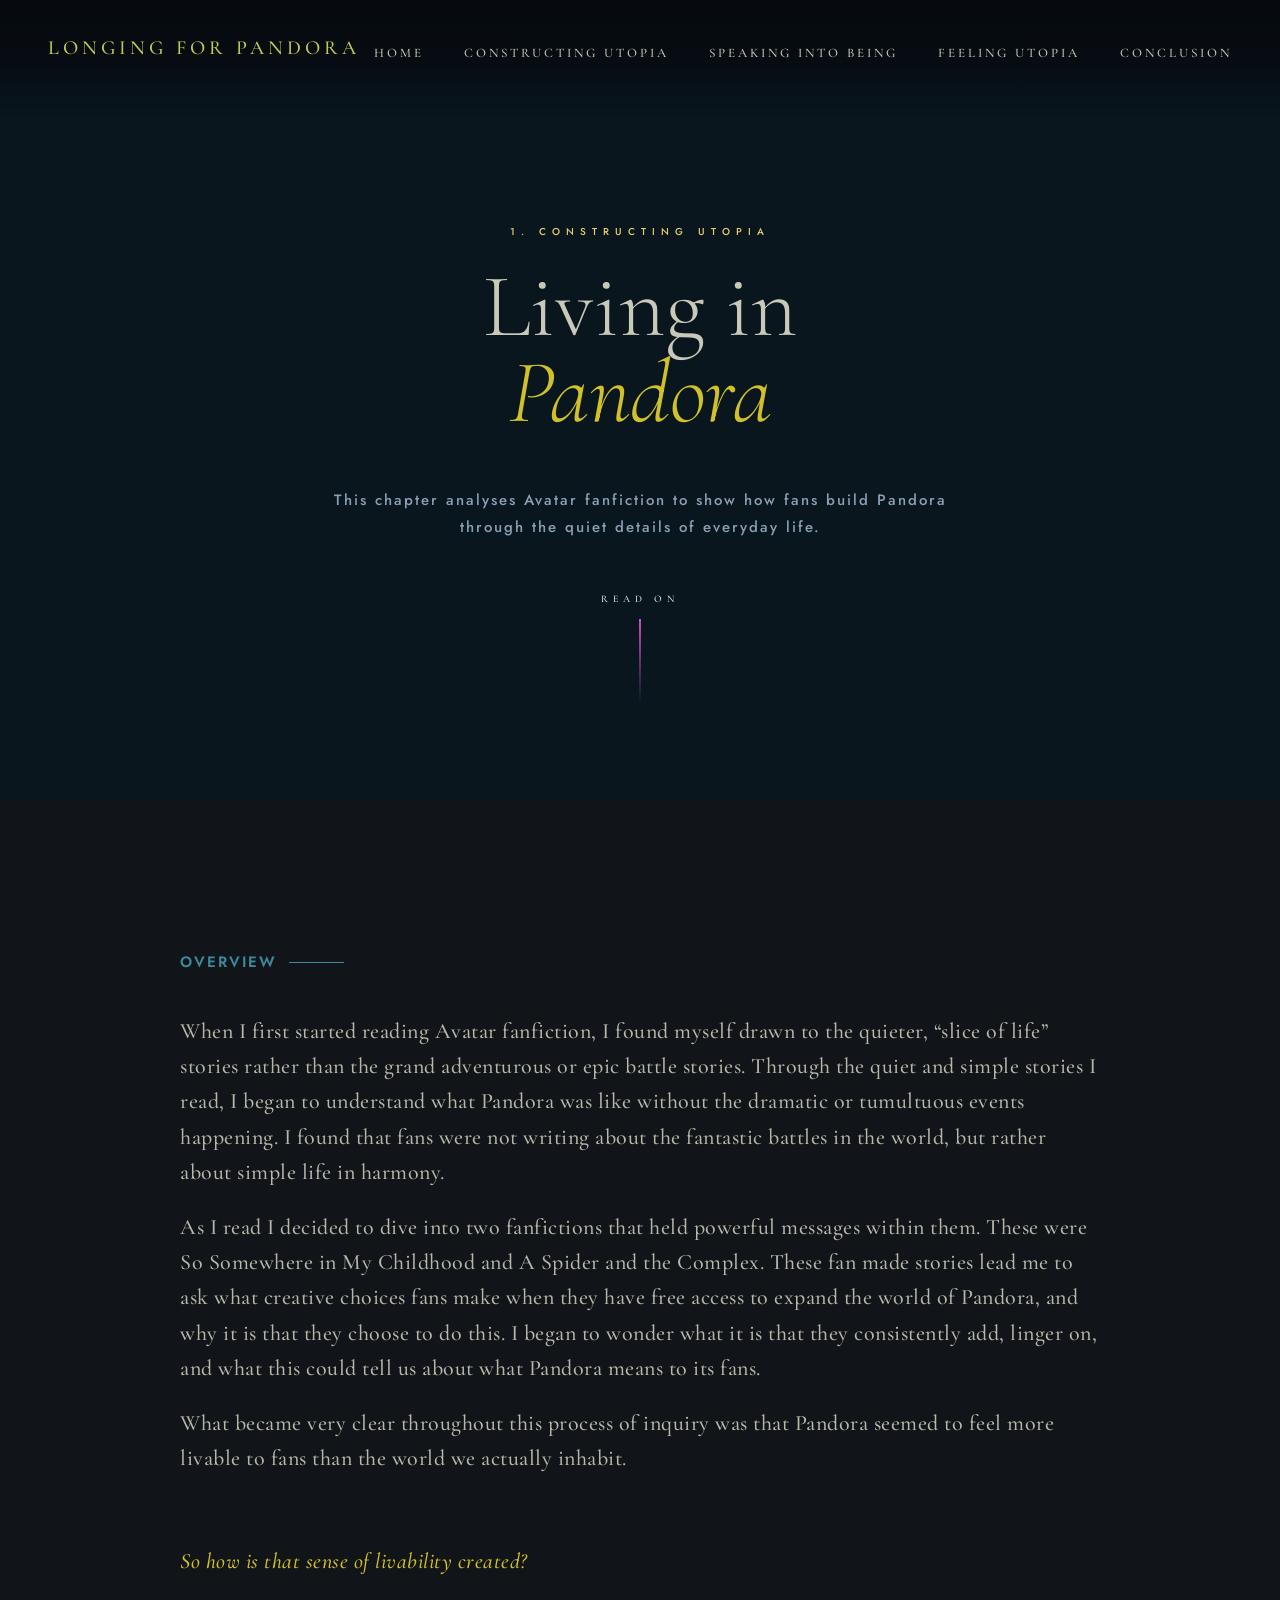
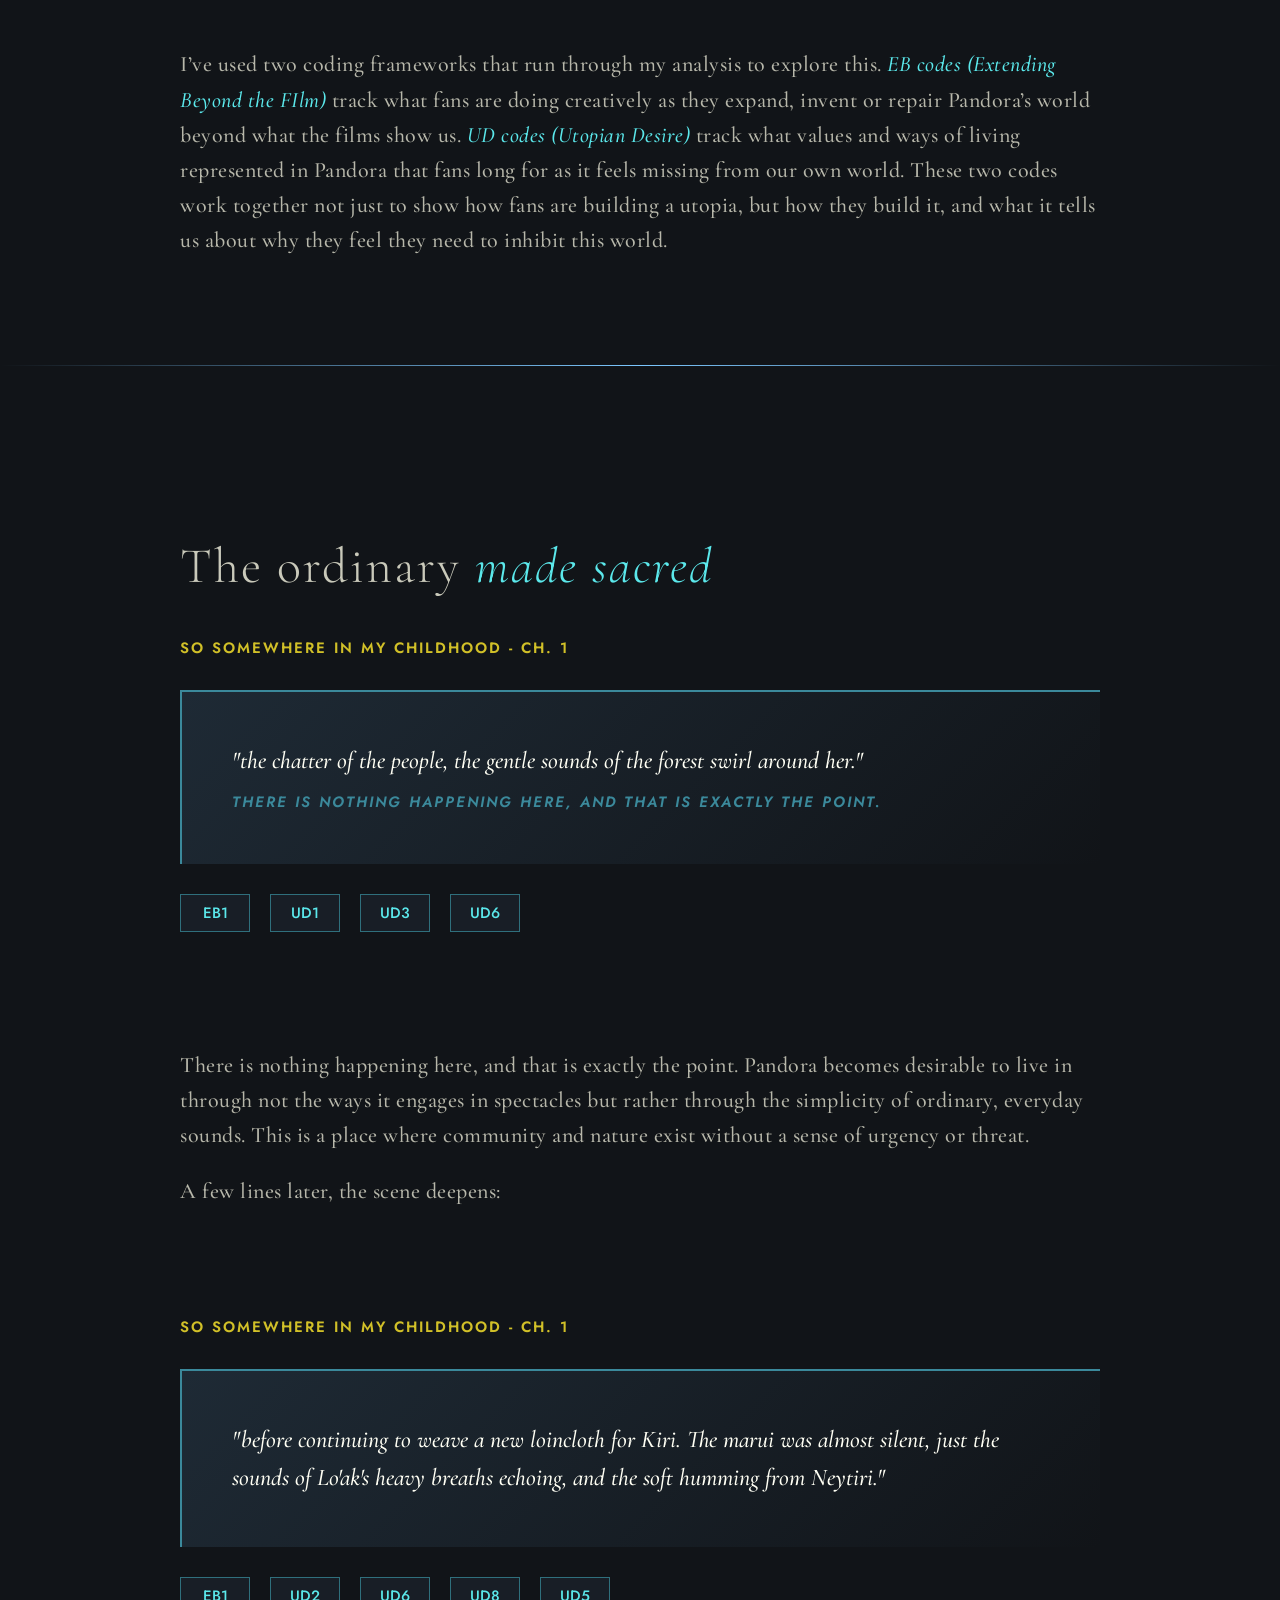
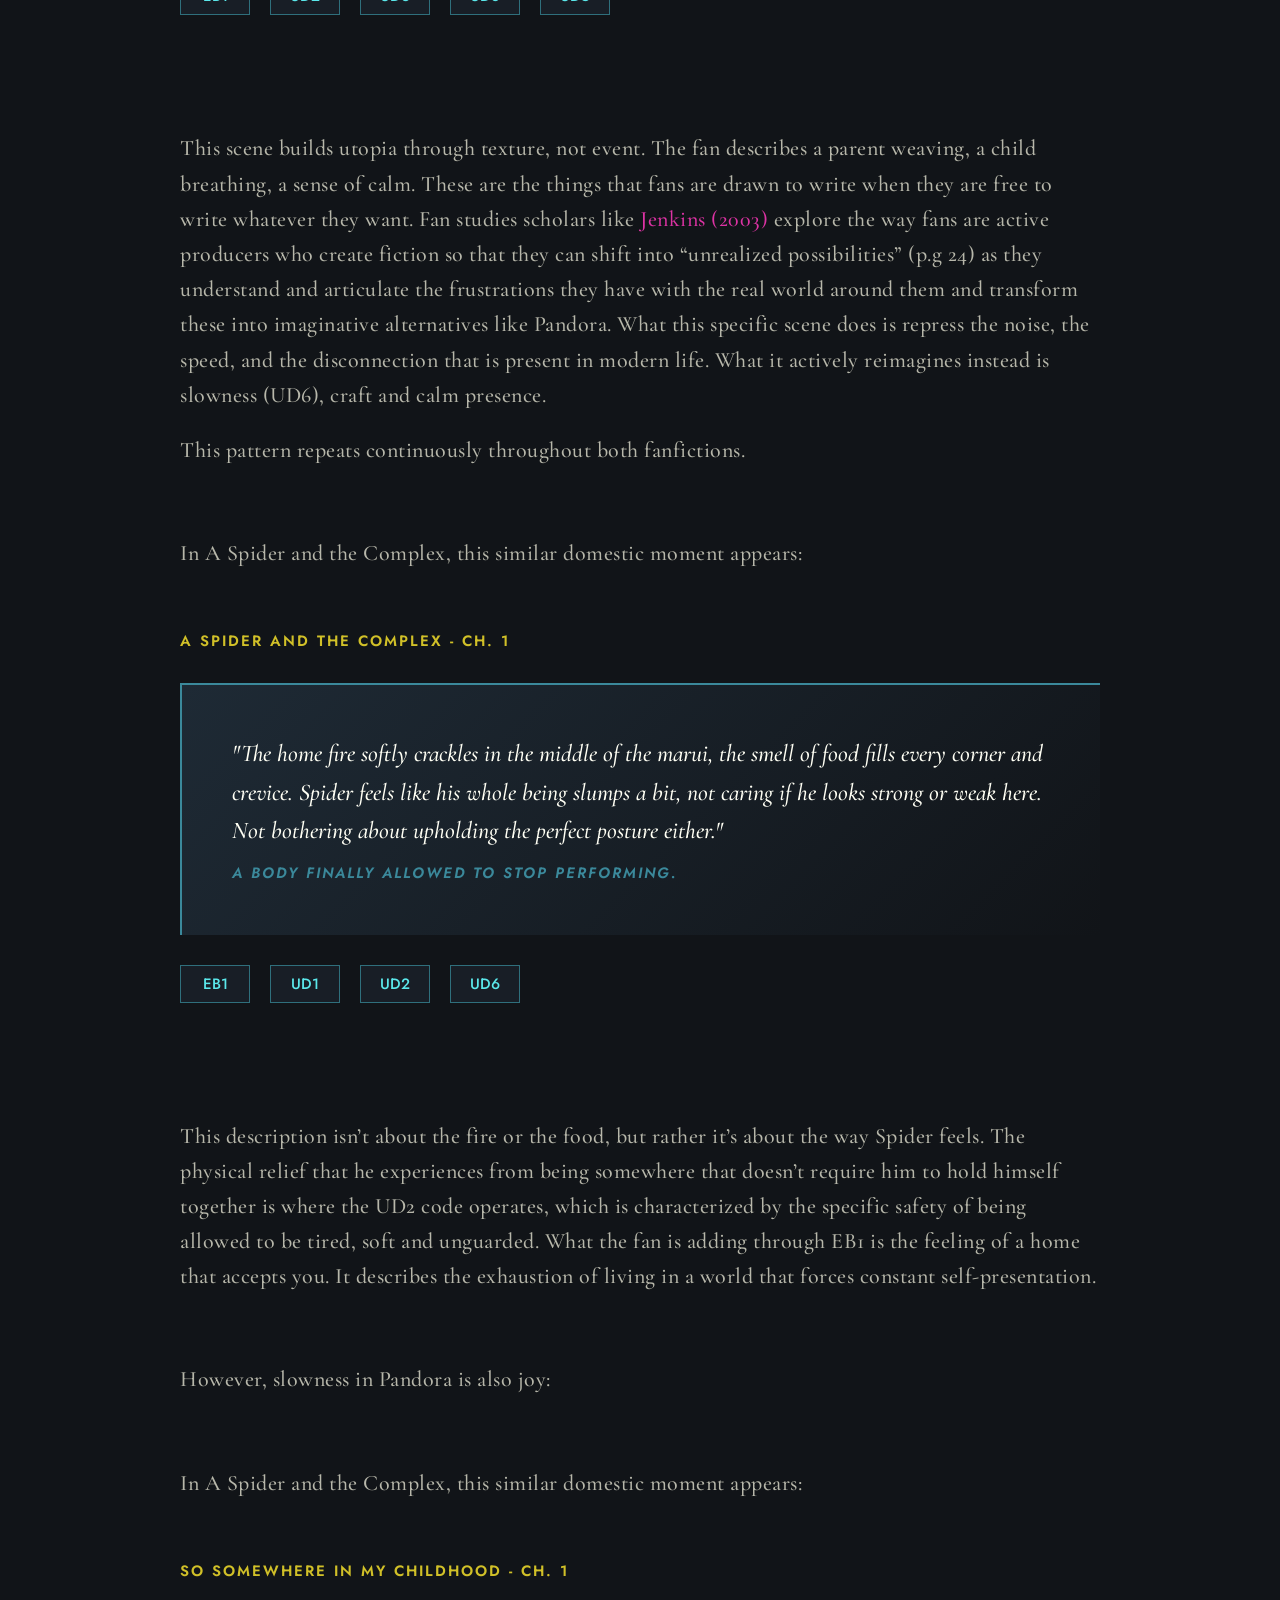
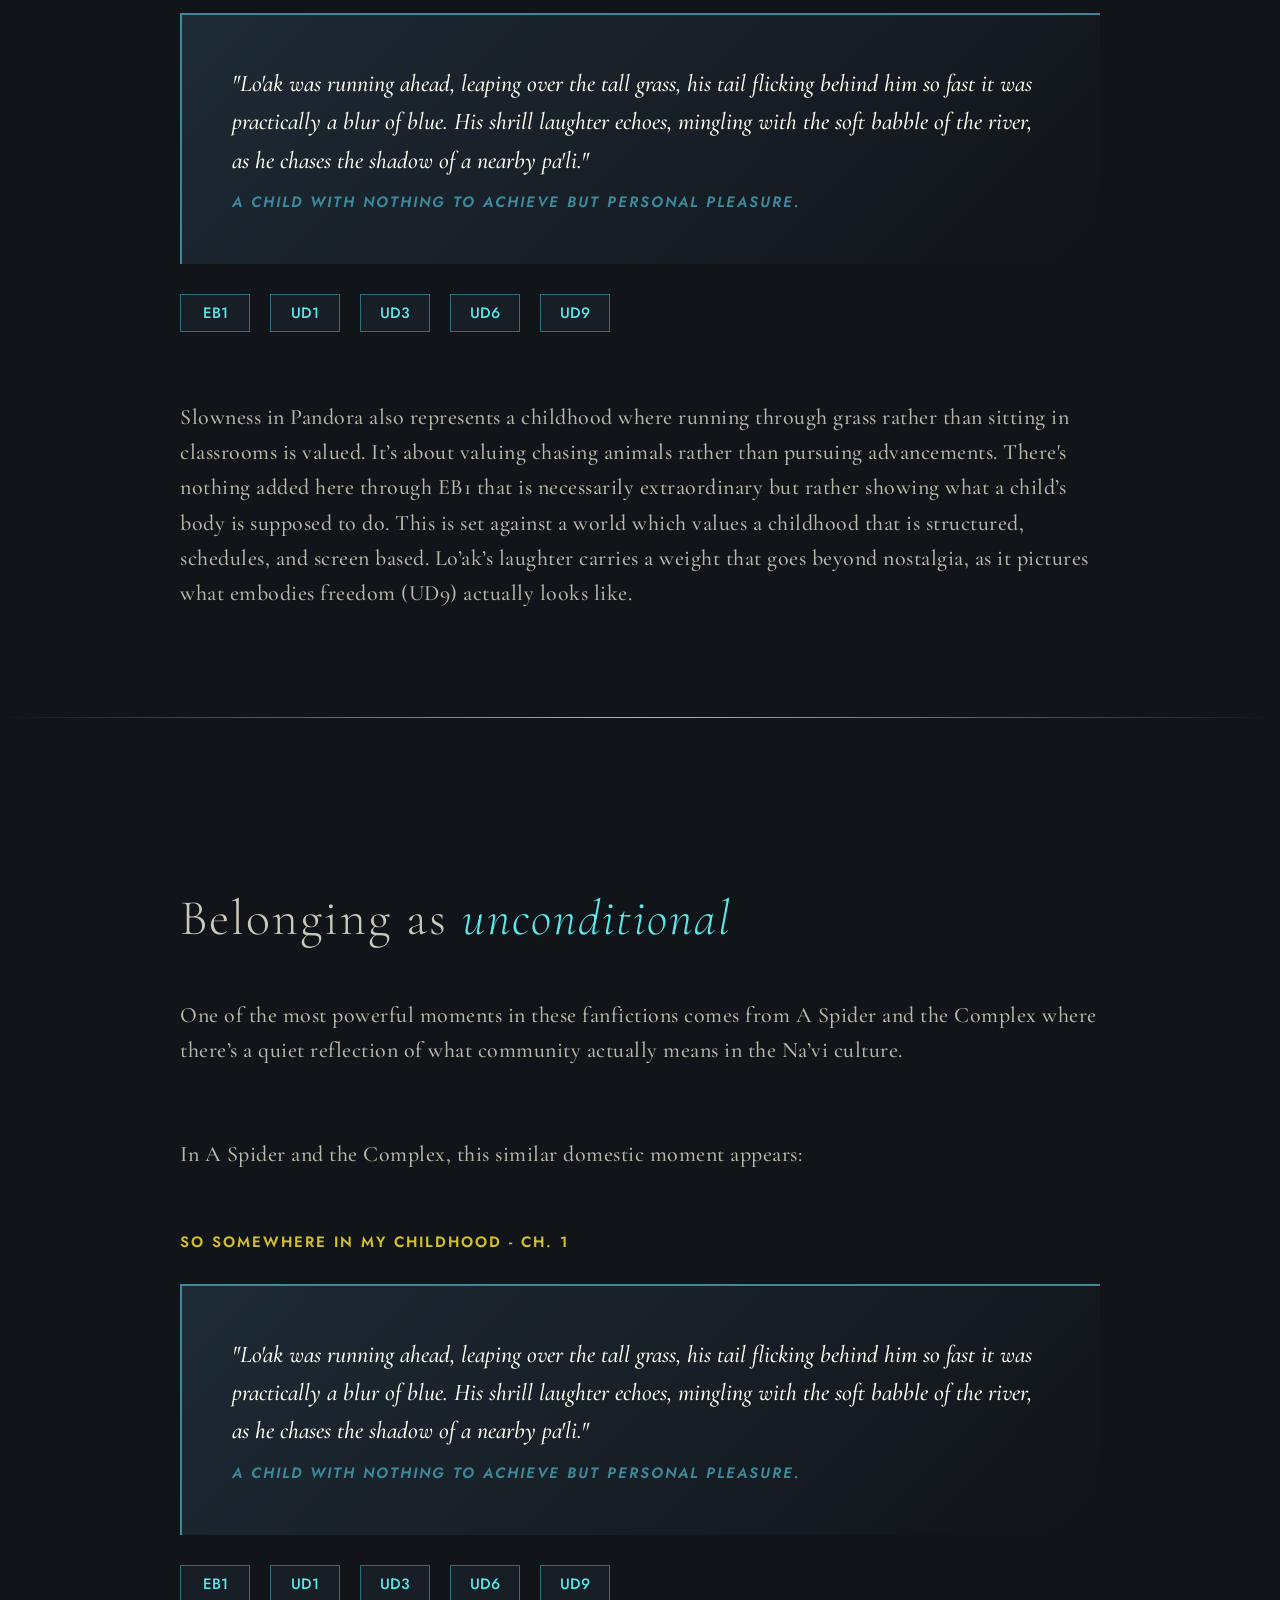
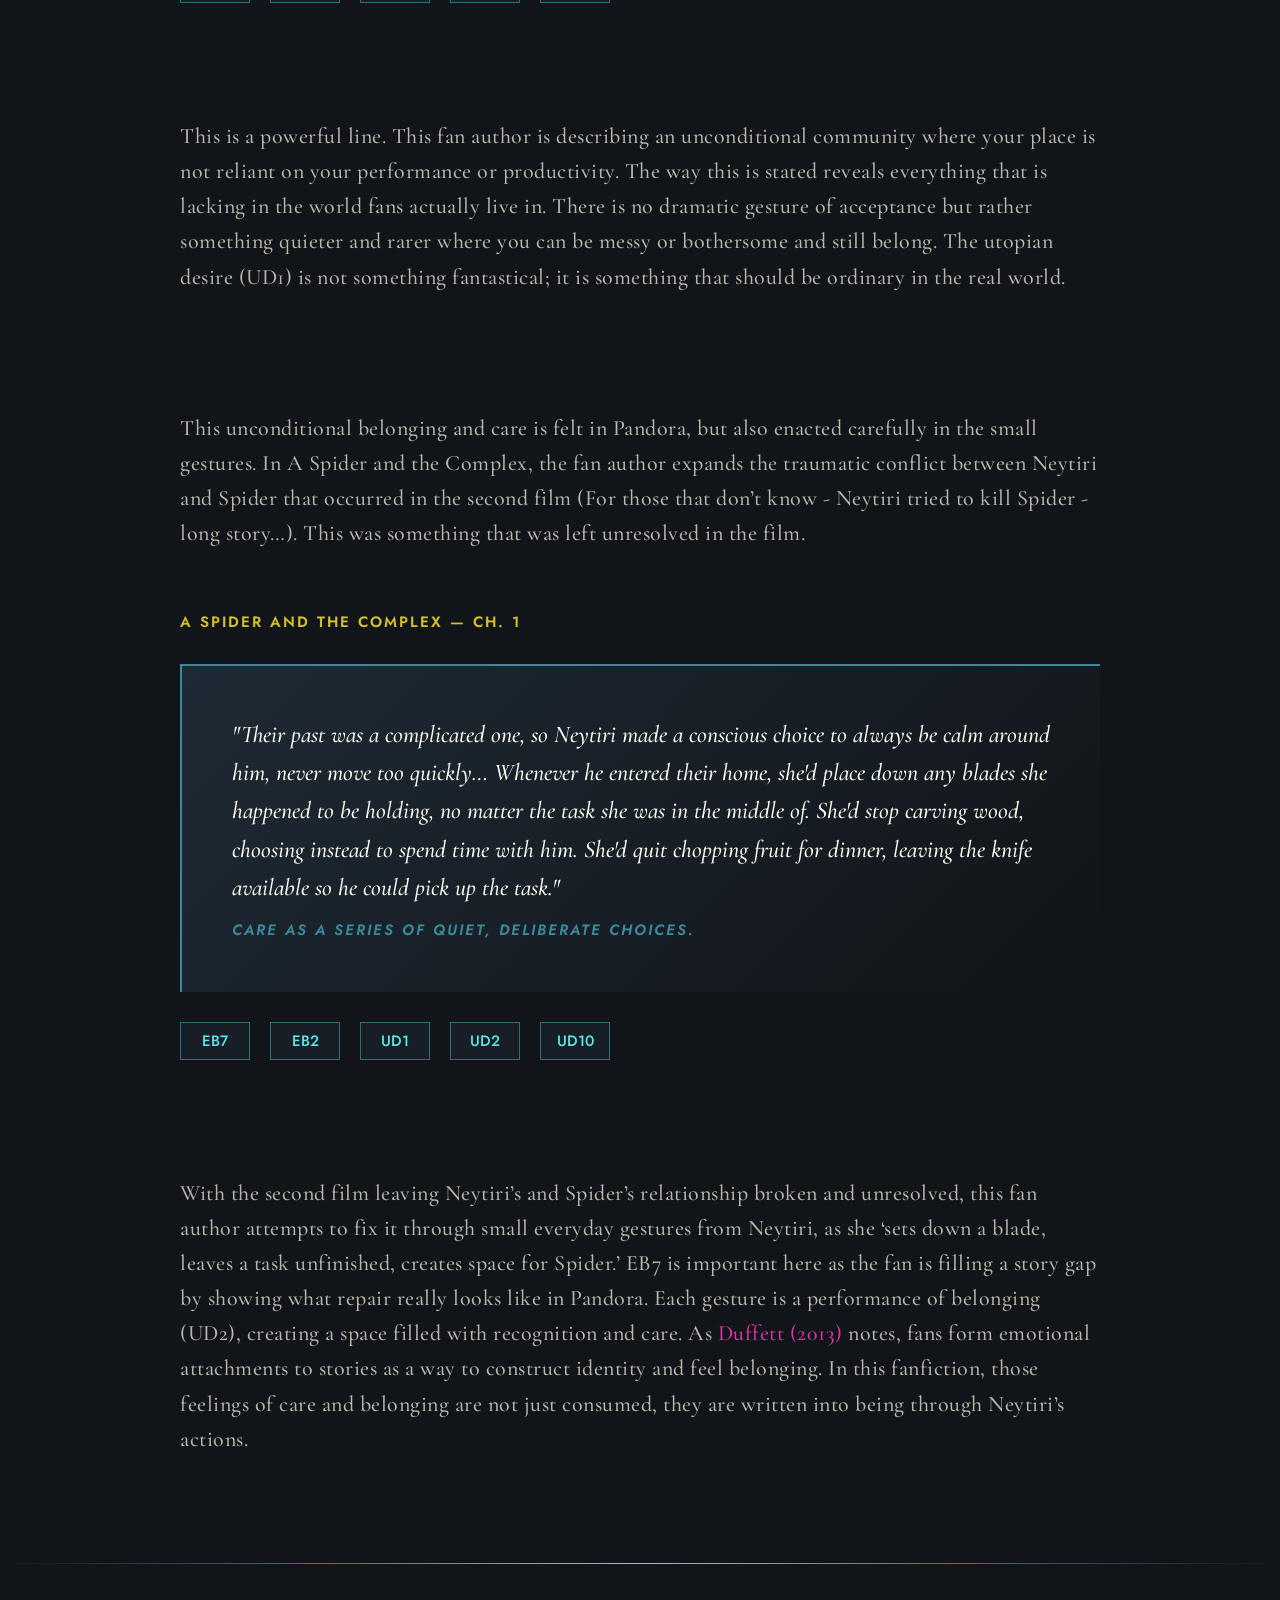
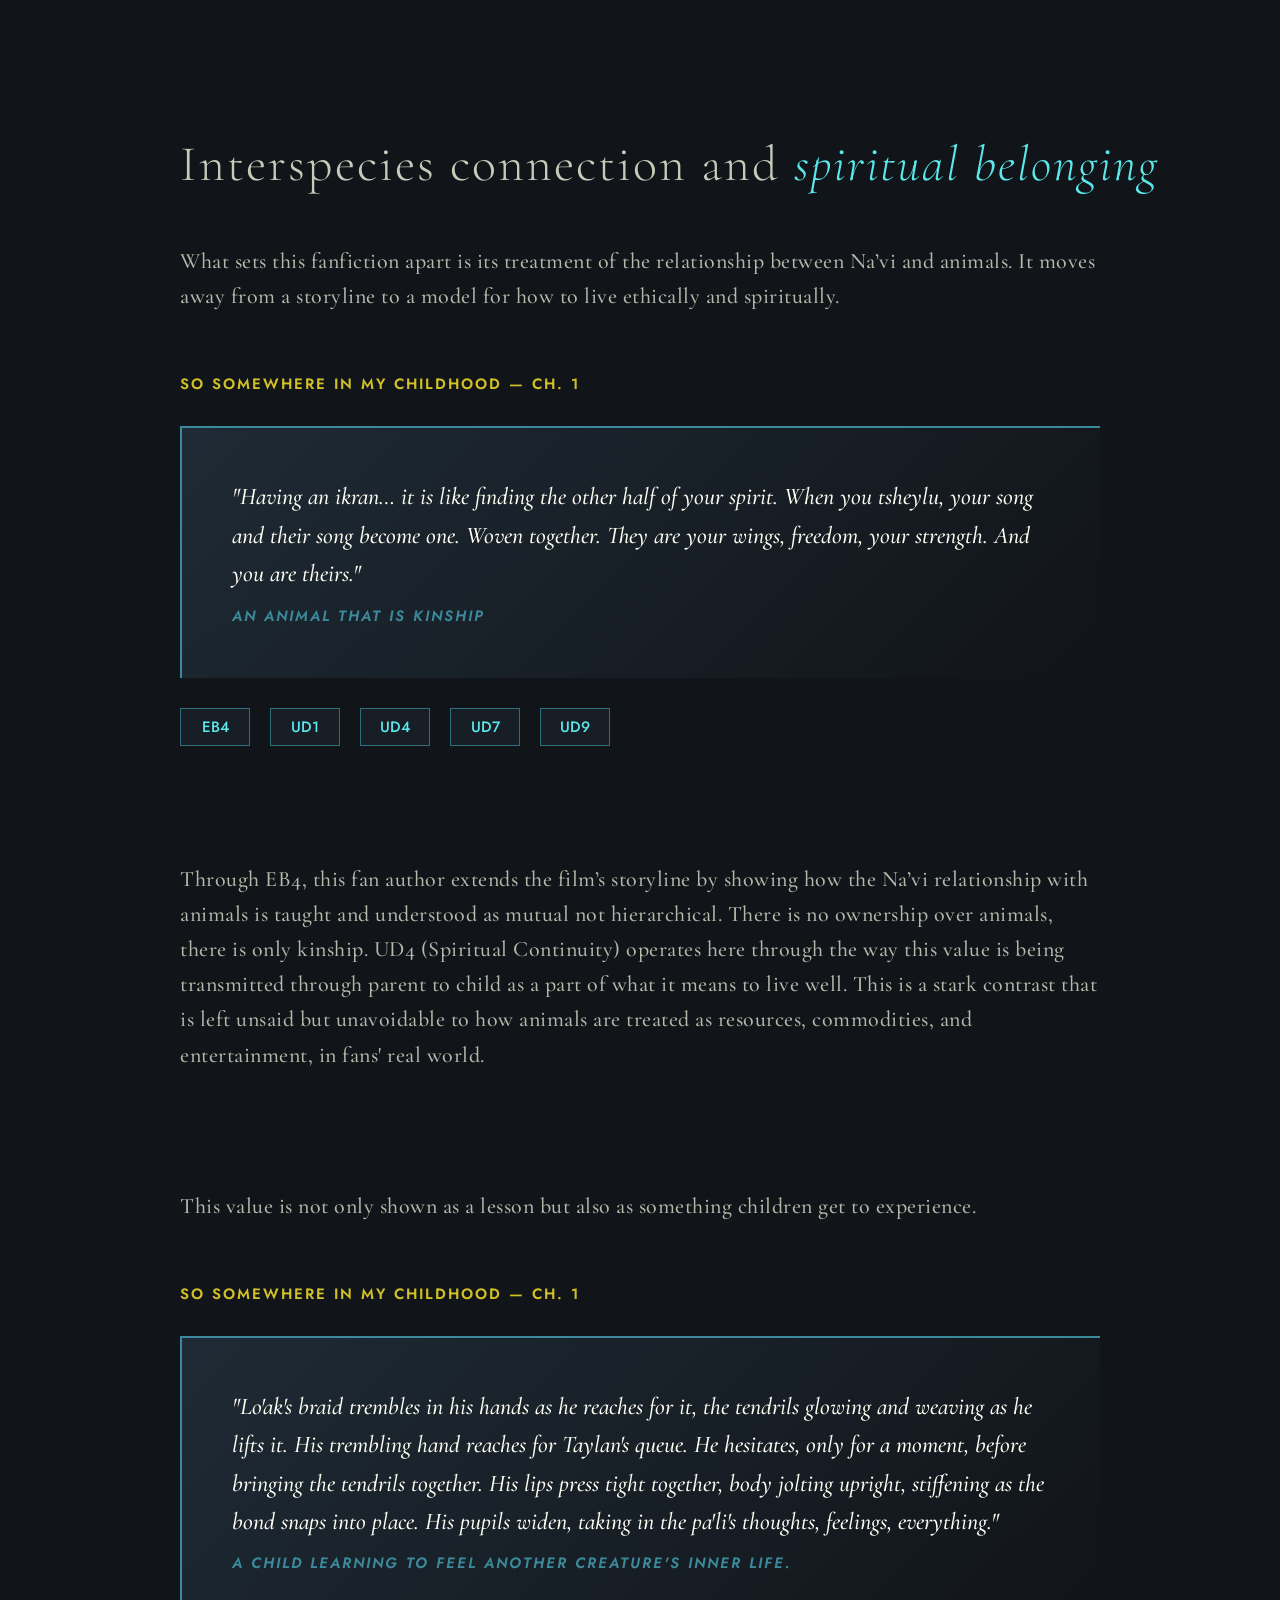
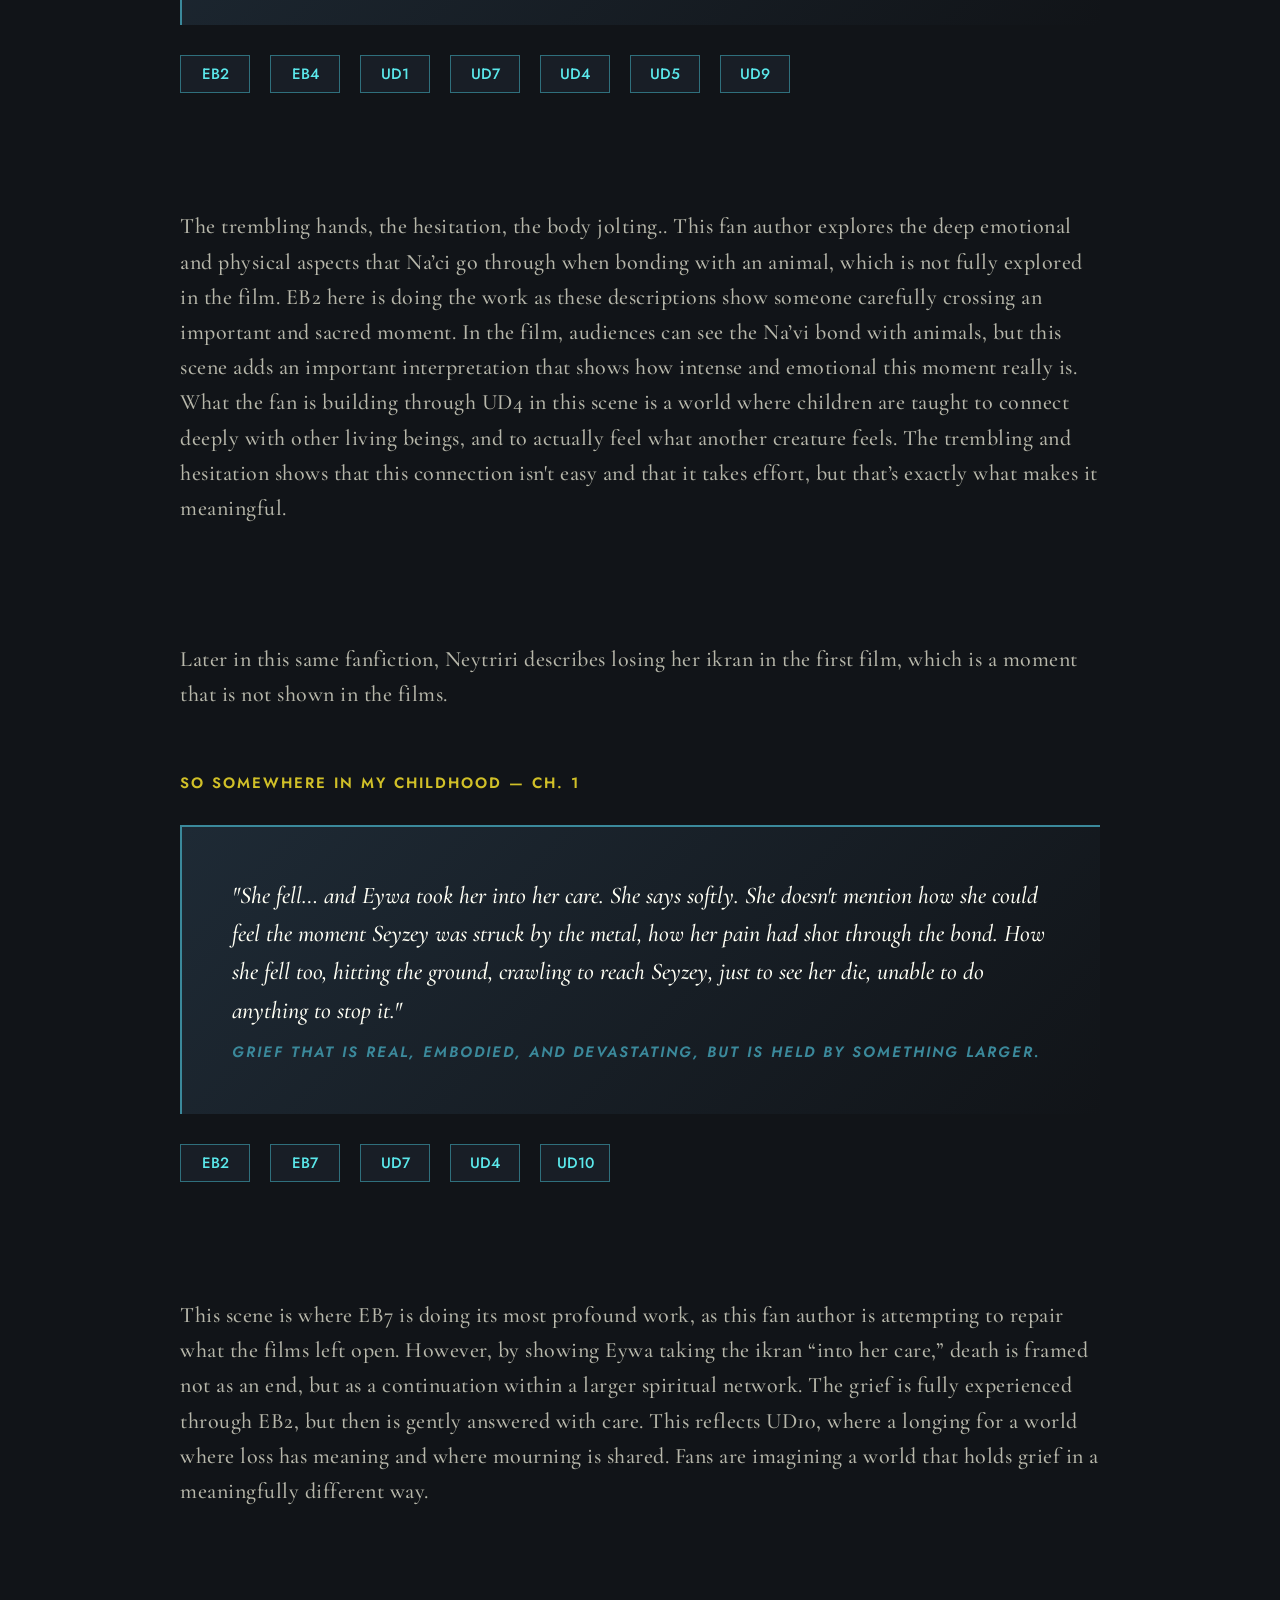
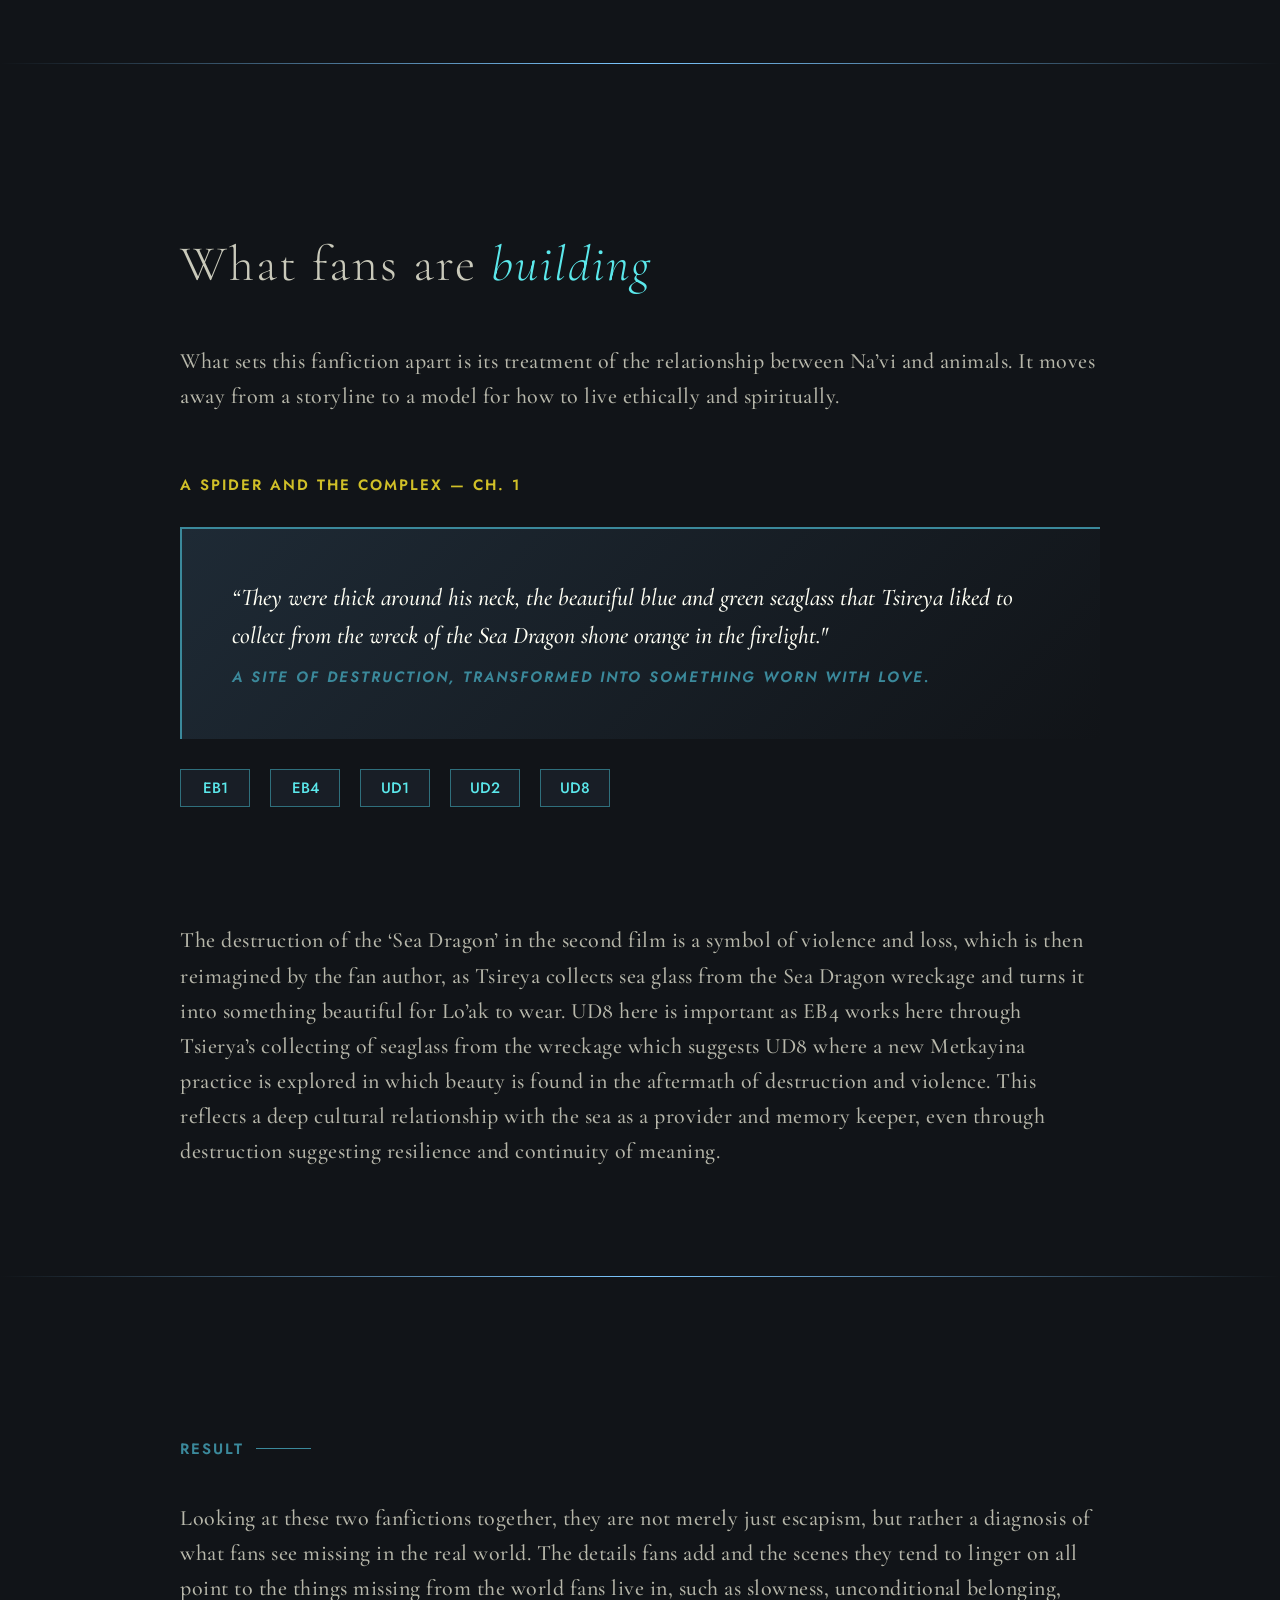
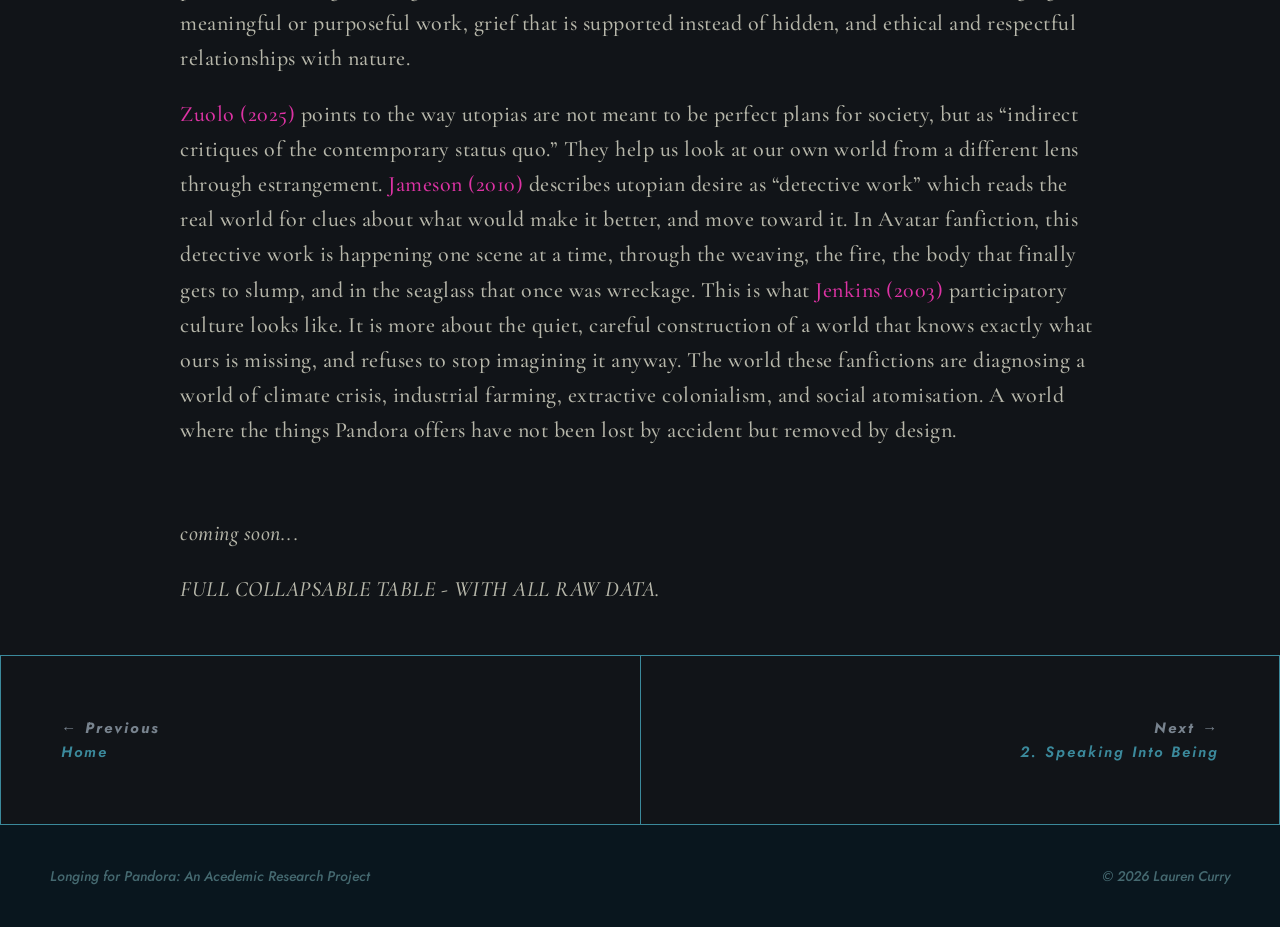
==== c-utopia.html @ 343ecc88 "Update print statement from 'Hello' to 'Goodbye'" ====
<!DOCTYPE html>
<html lang="en">
<head>
  <meta charset="UTF-8" />
  <meta name="viewport" content="width=device-width, initial-scale=1.0" />
  <title>Longing for Pandora</title>

  <!-- Google Fonts -->
  <link href="https://fonts.googleapis.com/css2?family=Cormorant+Garamond:ital,wght@0,300;0,400;1,300;1,400&family=Jost:wght@200;300;400&display=swap" rel="stylesheet">
  <link href="https://fonts.googleapis.com/css2?family=Playfair+Display:ital@1&display=swap" rel="stylesheet">

  <!-- Link to external CSS file -->
  <link rel="stylesheet" href="styles.css">
  
  <!-- Preload the hero image for better performance -->
  <link rel="preload" as="image" href="images/Untitled design.png">

</head>

<body>

<nav>
  <div class="nav-logo">Longing for Pandora</div>

  <ul class="nav-links">
    <li><a href="index.html">Home</a></li>

    <li><a href="c-utopia.html">Constructing Utopia</a></li>

    <li><a href="speaking-into-being.html">Speaking into Being</a></li>

    <li><a href="feeling-utopia.html">Feeling Utopia</a></li>

    <li class="has-subnav">
      <a href="conclusion.html">Conclusion</a>
       <ul class="subnav">
         <li><a href="methodology.html">Methodology</a></li>
      </ul>
  </li>
</nav>



<section class="hero hero-color">
  <div class="hero-content">
    <p class="hero-eyebrow">1. Constructing Utopia</p>
    <h1 class="hero-title">
      Living in
      <em>Pandora</em>
    </h1>
    <p class="hero-sub">This chapter analyses Avatar fanfiction to show how fans build Pandora through the quiet details of everyday life.</p>
    <div class="hero-scroll">
      <span>Read on</span>
      <div class="scroll-line"></div>
    </div>
  </div>
</section>  






<h2 class="section-heading">Overview</h2>

<p>When I first started reading Avatar fanfiction, I found myself drawn to the quieter, “slice of life” stories rather than the grand adventurous or epic battle stories. Through the quiet and simple stories I read, I began to understand what Pandora was like without the dramatic or tumultuous events happening. I found that fans were not writing about the fantastic battles in the world, but rather about simple life in harmony.</p>

<p>As I read I decided to dive into two fanfictions that held powerful messages within them. These were So Somewhere in My Childhood and A Spider and the Complex. These fan made stories lead me to ask what creative choices fans make when they have free access to expand the world of Pandora, and why it is that they choose to do this. I began to wonder what it is that they consistently add, linger on, and what this could tell us about what Pandora means to its fans.</p>

<p>What became very clear throughout this process of inquiry was that Pandora seemed to feel more livable to fans than the world we actually inhabit.</p>
<br>
<p><span class="highlight">So how is that sense of livability created?</span></p>
<br>
<p>I’ve used two coding frameworks that run through my analysis to explore this. <span class="highlight3">EB codes (Extending Beyond the FIlm)</span> track what fans are doing creatively as they expand, invent or repair Pandora’s world beyond what the films show us. <span class="highlight3">UD codes (Utopian Desire)</span> track what values and ways of living represented in Pandora that fans long for as it feels missing from our own world. These two codes work together not just to show how fans are building a utopia, but how they build it, and what it tells us about why they feel they need to inhibit this world.</p>

<br>
<br>

<div class="line"></div>

<h2 class="section-heading-pages">The ordinary <span class="highlight3">made sacred</span></h2>

<!--qoute 1-->
<h2 class="qoute-heading-top">So Somewhere in my childhood - CH. 1</h2>

<blockquote class="styled-quote">
    "the chatter of the people, the gentle sounds of the forest swirl around her."
    <span class="qoute-heading">There is nothing happening here, and that is exactly the point.</span>
</blockquote>

<div class="content-wrapper-code">

  <div class="button-container-code">

    <div class="button-group-code">
      <details>
        <summary class="button-code">EB1</summary>
        <div class="extra-text">
          <span class="highlight3">Extending Beyond the Film: </span>
          Fan depicts ordinary, day to day life and activities that make Pandora feel lived in, grounded and relatable.
        </div>
      </details>
    </div>

    <div class="button-group-code">
      <details>
        <summary class="button-code">UD1</summary>
        <div class="extra-text">
          <span class="highlight2">Utopian Desire: </span>
          Desire to feel part of a safe, welcoming and supportive social space.
        </div>
      </details>
    </div>

    <div class="button-group-code">
      <details>
        <summary class="button-code">UD3</summary>
        <div class="extra-text">
          <span class="highlight2">Utopian Desire: </span>
          Desire for respectful and peaceful interactions with the natural environment and its creatures, and a sense of connection to the natural world.
        </div>
      </details>
    </div>

    <div class="button-group-code">
      <details>
        <summary class="button-code">UD6</summary>
        <div class="extra-text">
          <span class="highlight2">Utopian Desire: </span>
          Desire for calm, quiet, and slow daily life.
        </div>
      </details>
    </div>

  </div>

</div>

<br>
<br>

<p>There is nothing happening here, and that is exactly the point. Pandora becomes desirable to live in through not the ways it engages in spectacles but rather through the simplicity of ordinary, everyday sounds. This is a place where community and nature exist without a sense of urgency or threat.</p>

<p>A few lines later, the scene deepens:</p>

<br>
<br>

<!-- quote 2 -->
<h2 class="qoute-heading-top">So Somewhere in my childhood - CH. 1</h2>

<blockquote class="styled-quote">
  "before continuing to weave a new loincloth for Kiri. The marui was almost silent, just the sounds of Lo'ak's heavy breaths echoing, and the soft humming from Neytiri."
</blockquote>

<div class="content-wrapper-code">

  <div class="button-container-code">

    <div class="button-group-code">
      <details>
        <summary class="button-code">EB1</summary>
        <div class="extra-text">
          <span class="highlight3">Extending Beyond the Film</span>
          Fan depicts ordinary, day to day life and activities that make Pandora feel lived in, grounded and relatable.
        </div>
      </details>
    </div>

    <div class="button-group-code">
      <details>
        <summary class="button-code">UD2</summary>
        <div class="extra-text">
          <span class="highlight2">Utopian Desire:</span>
          Desire for comfort, nurture, protection and emotional well-being within a community.
        </div>
      </details>
    </div>

    <div class="button-group-code">
      <details>
        <summary class="button-code">UD6</summary>
        <div class="extra-text">
          <span class="highlight2">Utopian Desire:</span>
          Desire for calm, quiet, and slow daily life.
        </div>
      </details>
    </div>

    <div class="button-group-code">
      <details>
        <summary class="button-code">UD8</summary>
        <div class="extra-text">
          <span class="highlight2">Utopian Desire:</span>
          Desire for preservation and continuation of Na’vi cultural practices, language, and/or identity.
        </div>
      </details>
    </div>

    <div class="button-group-code">
      <details>
        <summary class="button-code">UD5</summary>
        <div class="extra-text">
          <span class="highlight2">Utopian Desire:</span>
          Desire for learning, teaching and performing meaningful roles within a community rather than meaningless work.
        </div>
      </details>
    </div>

  </div>

</div>

<br>
<br>

<p>This scene builds utopia through texture, not event. The fan describes a parent weaving, a child breathing, a sense of calm. These are the things that fans are drawn to write when they are free to write whatever they want. Fan studies scholars like <a href="https://doi.org/10.4324/9780203361913" class="citation-link">Jenkins (2003)</a> explore the way fans are active producers who create fiction so that they can shift into “unrealized possibilities” (p.g 24) as they understand and articulate the frustrations they have with the real world around them and transform these into imaginative alternatives like Pandora. What this specific scene does is repress the noise, the speed, and the disconnection that is present in modern life. What it actively reimagines instead is slowness (UD6), craft and calm presence.</p>

<p>This pattern repeats continuously throughout both fanfictions.</p>

<br>
<p>In A Spider and the Complex, this similar domestic moment appears:</p>
<br>

<!-- quote 3 -->
<h2 class="qoute-heading-top">A Spider and the Complex - CH. 1</h2>

<blockquote class="styled-quote">
  "The home fire softly crackles in the middle of the marui, the smell of food fills every corner and crevice. Spider feels like his whole being slumps a bit, not caring if he looks strong or weak here. Not bothering about upholding the perfect posture either."
  <span class="qoute-heading"> A body finally allowed to stop performing.</span>
</blockquote>

<div class="content-wrapper-code">

  <div class="button-container-code">

    <div class="button-group-code">
      <details>
        <summary class="button-code">EB1</summary>
        <div class="extra-text">
          <span class="highlight3">Extending Beyond the Film: </span>
          Fan depicts ordinary, day to day life and activities that make Pandora feel lived in, grounded and relatable.
        </div>
      </details>
    </div>

    <div class="button-group-code">
      <details>
        <summary class="button-code">UD1</summary>
        <div class="extra-text">
          <span class="highlight2">Utopian Desire: </span>
          Desire to feel part of a safe, welcoming and supportive social space.
        </div>
      </details>
    </div>

    <div class="button-group-code">
      <details>
        <summary class="button-code">UD2</summary>
        <div class="extra-text">
          <span class="highlight2">Utopian Desire:</span>
          Desire for comfort, nurture, protection and emotional well-being within a community.
        </div>
      </details>
    </div>

    <div class="button-group-code">
      <details>
        <summary class="button-code">UD6</summary>
        <div class="extra-text">
          <span class="highlight2">Utopian Desire: </span>
          Desire for calm, quiet, and slow daily life.
        </div>
      </details>
    </div>

  </div>

</div>

<br>
<br>

<p>This description isn’t about the fire or the food, but rather it’s about the way Spider feels. The physical relief that he experiences from being somewhere that doesn’t require him to hold himself together is where the UD2 code operates, which is characterized by the specific safety of being allowed to be tired, soft and unguarded. What the fan is adding through EB1 is the feeling of a home that accepts you. It describes the exhaustion of living in a world that forces constant self-presentation.</p>

<br>

<p>However, slowness in Pandora is also joy:</p>

<!-- quote 4 -->
<br>
<p>In A Spider and the Complex, this similar domestic moment appears:</p>
<br>

<h2 class="qoute-heading-top">So Somewhere in My Childhood - Ch. 1</h2>

<blockquote class="styled-quote">
  "Lo'ak was running ahead, leaping over the tall grass, his tail flicking behind him so fast it was practically a blur of blue. His shrill laughter echoes, mingling with the soft babble of the river, as he chases the shadow of a nearby pa'li."
  <span class="qoute-heading"> A child with nothing to achieve but personal pleasure.</span>
</blockquote>

<div class="content-wrapper-code">

  <div class="button-container-code">

    <div class="button-group-code">
      <details>
        <summary class="button-code">EB1</summary>
        <div class="extra-text">
          <span class="highlight3">Extending Beyond the Film: </span>
          Fan depicts ordinary, day to day life and activities that make Pandora feel lived in, grounded and relatable.
        </div>
      </details>
    </div>

    <div class="button-group-code">
      <details>
        <summary class="button-code">UD1</summary>
        <div class="extra-text">
          <span class="highlight2">Utopian Desire: </span>
          Desire to feel part of a safe, welcoming and supportive social space.
        </div>
      </details>
    </div>

    <div class="button-group-code">
      <details>
        <summary class="button-code">UD3</summary>
        <div class="extra-text">
          <span class="highlight2">Utopian Desire:</span>
          Desire for respectful and peaceful interactions with the natural environment and its creatures, and a sense of connection to the natural world.
        </div>
      </details>
    </div>

    <div class="button-group-code">
      <details>
        <summary class="button-code">UD6</summary>
        <div class="extra-text">
          <span class="highlight2">Utopian Desire: </span>
          Desire for calm, quiet, and slow daily life.
        </div>
      </details>
    </div>

    <div class="button-group-code">
      <details>
        <summary class="button-code">UD9</summary>
        <div class="extra-text">
          <span class="highlight2">Utopian Desire: </span>
          Desire for personal agency, movement, and expression through action play and creativity.
        </div>
      </details>
    </div>

  </div>

</div>

<br>

<p>Slowness in Pandora also represents a childhood where running through grass rather than sitting in classrooms is valued. It’s about valuing chasing animals rather than pursuing advancements. There's nothing added here through EB1 that is necessarily extraordinary but rather showing what a child’s body is supposed to do. This is set against a world which values a childhood that is structured, schedules, and screen based. Lo’ak’s laughter carries a weight that goes beyond nostalgia, as it pictures what embodies freedom (UD9) actually looks like.</p>


<br>
<br>
<!--end of quote-->

<div class="line"></div>

<h2 class="section-heading-pages">Belonging as <span class="highlight3">unconditional</span></h2>

<p>One of the most powerful moments in these fanfictions comes from A Spider and the Complex where there’s a quiet reflection of what community actually means in the Na’vi culture.</p>

<!-- quote 4 -->
<br>
<p>In A Spider and the Complex, this similar domestic moment appears:</p>
<br>

<h2 class="qoute-heading-top">So Somewhere in My Childhood - Ch. 1</h2>

<blockquote class="styled-quote">
  "Lo'ak was running ahead, leaping over the tall grass, his tail flicking behind him so fast it was practically a blur of blue. His shrill laughter echoes, mingling with the soft babble of the river, as he chases the shadow of a nearby pa'li."
  <span class="qoute-heading"> A child with nothing to achieve but personal pleasure.</span>
</blockquote>

<div class="content-wrapper-code">

  <div class="button-container-code">

    <div class="button-group-code">
      <details>
        <summary class="button-code">EB1</summary>
        <div class="extra-text">
          <span class="highlight3">Extending Beyond the Film: </span>
          Fan depicts ordinary, day to day life and activities that make Pandora feel lived in, grounded and relatable.
        </div>
      </details>
    </div>

    <div class="button-group-code">
      <details>
        <summary class="button-code">UD1</summary>
        <div class="extra-text">
          <span class="highlight2">Utopian Desire: </span>
          Desire to feel part of a safe, welcoming and supportive social space.
        </div>
      </details>
    </div>

    <div class="button-group-code">
      <details>
        <summary class="button-code">UD3</summary>
        <div class="extra-text">
          <span class="highlight2">Utopian Desire:</span>
          Desire for respectful and peaceful interactions with the natural environment and its creatures, and a sense of connection to the natural world.
        </div>
      </details>
    </div>

    <div class="button-group-code">
      <details>
        <summary class="button-code">UD6</summary>
        <div class="extra-text">
          <span class="highlight2">Utopian Desire: </span>
          Desire for calm, quiet, and slow daily life.
        </div>
      </details>
    </div>

    <div class="button-group-code">
      <details>
        <summary class="button-code">UD9</summary>
        <div class="extra-text">
          <span class="highlight2">Utopian Desire: </span>
          Desire for personal agency, movement, and expression through action play and creativity.
        </div>
      </details>
    </div>

  </div>

</div>


<br>
<br>

<p>This is a powerful line. This fan author is describing an unconditional community where your place is not reliant on your performance or productivity. The way this is stated reveals everything that is lacking in the world fans actually live in. There is no dramatic gesture of acceptance but rather something quieter and rarer where you can be messy or bothersome and still belong. The utopian desire (UD1) is not something fantastical; it is something that should be ordinary in the real world.</p>


<br>
<br>
<!--end of quote-->

<p>This unconditional belonging and care is felt in Pandora, but also enacted carefully in the small gestures. In A Spider and the Complex, the fan author expands the traumatic conflict between Neytiri and Spider that occurred in the second film (For those that don’t know - Neytiri tried to kill Spider - long story…). This was something that was left unresolved in the film.</p>

<!-- quote 6 -->
<br>

<h2 class="qoute-heading-top">A Spider and the Complex — Ch. 1</h2>

<blockquote class="styled-quote">
  "Their past was a complicated one, so Neytiri made a conscious choice to always be calm around him, never move too quickly… Whenever he entered their home, she'd place down any blades she happened to be holding, no matter the task she was in the middle of. She'd stop carving wood, choosing instead to spend time with him. She'd quit chopping fruit for dinner, leaving the knife available so he could pick up the task."
  <span class="qoute-heading">Care as a series of quiet, deliberate choices.</span>
</blockquote>

<div class="content-wrapper-code">

  <div class="button-container-code">

    <div class="button-group-code">
      <details>
        <summary class="button-code">EB7</summary>
        <div class="extra-text">
          <span class="highlight3">Extending Beyond the Film: </span>
          Fan explores or resolves emotional and/or traumatic events in the canon of the films.
        </div>
      </details>
    </div>

    <div class="button-group-code">
      <details>
        <summary class="button-code">EB2</summary>
        <div class="extra-text">
          <span class="highlight3">Extending Beyond the Film: </span>
          Fan shows internal feelings, emotional connections, awe, grief, or joy not represented in the film either by the characters in the films or the fans of the films.
        </div>
      </details>
    </div>

    <div class="button-group-code">
      <details>
        <summary class="button-code">UD1</summary>
        <div class="extra-text">
          <span class="highlight2">Utopian Desire: </span>
          Desire to feel part of a safe, welcoming and supportive social space.
        </div>
      </details>
    </div>

    <div class="button-group-code">
      <details>
        <summary class="button-code">UD2</summary>
        <div class="extra-text">
          <span class="highlight2">Utopian Desire:</span>
          Desire for comfort, nurture, protection and emotional well-being within a community.
        </div>
      </details>
    </div>

    <div class="button-group-code">
      <details>
        <summary class="button-code">UD10</summary>
        <div class="extra-text">
          <span class="highlight2">Utopian Desire: </span>
          Desire for a community where mourning and/or emotional processing are experienced collectively.
        </div>
      </details>
    </div>

  </div>

</div>

<br>
<br>

<p>With the second film leaving Neytiri’s and Spider’s relationship broken and unresolved, this fan author attempts to fix it through small everyday gestures from Neytiri, as she ‘sets down a blade, leaves a task unfinished, creates space for Spider.’ EB7 is important here as the fan is filling a story gap by showing what repair really looks like in Pandora.  Each gesture is a performance of belonging (UD2), creating a space filled with recognition and care. As <a href="https://doi.org/10.5040/9781501388354" class="citation-link">Duffett (2013)</a> notes, fans form emotional attachments to stories as a way to construct identity and feel belonging. In this fanfiction, those feelings of care and belonging are not just consumed, they are written into being through Neytiri’s actions.</p>

<br>
<br>
<!--end of quote-->

<div class="line"></div>

<h2 class="section-heading-pages">Interspecies connection and<span class="highlight3"> spiritual belonging</span></h2>

<p>What sets this fanfiction apart is its treatment of the relationship between Na’vi and animals. It moves away from a storyline to a model for how to live ethically and spiritually. </p>

<!-- quote 7 -->
<br>

<h2 class="qoute-heading-top">So Somewhere in My Childhood — Ch. 1</h2>

<blockquote class="styled-quote">
  "Having an ikran… it is like finding the other half of your spirit. When you tsheylu, your song and their song become one. Woven together. They are your wings, freedom, your strength. And you are theirs."
  <span class="qoute-heading"> An animal that is kinship</span>
</blockquote>

<div class="content-wrapper-code">

  <div class="button-container-code">

    <div class="button-group-code">
      <details>
        <summary class="button-code">EB4</summary>
        <div class="extra-text">
          <span class="highlight3">Extending Beyond the Film: </span>
          Fan adds depictions of traditions, rituals, or spiritual practices of the Na’vi communities.
        </div>
      </details>
    </div>

    <div class="button-group-code">
      <details>
        <summary class="button-code">UD1</summary>
        <div class="extra-text">
          <span class="highlight2">Utopian Desire: </span>
          Desire to feel part of a safe, welcoming and supportive social space.
        </div>
      </details>
    </div>

    <div class="button-group-code">
      <details>
        <summary class="button-code">UD4</summary>
        <div class="extra-text">
          <span class="highlight2">Utopian Desire:</span>
          Desire for connection to a larger spiritual or ethical order.
        </div>
      </details>
    </div>

    <div class="button-group-code">
      <details>
        <summary class="button-code">UD7</summary>
        <div class="extra-text">
          <span class="highlight2">Utopian Desire: </span>
          Desire for bonding and emotional connection between people and animals.
        </div>
      </details>
    </div>

    <div class="button-group-code">
      <details>
        <summary class="button-code">UD9</summary>
        <div class="extra-text">
          <span class="highlight2">Utopian Desire: </span>
          Desire for personal agency, movement, and expression through action play and creativity.
        </div>
      </details>
    </div>

  </div>

</div>

<br>
<br>

<p>Through EB4, this fan author extends the film’s storyline by showing how the Na’vi relationship with animals is taught and understood as mutual not hierarchical. There is no ownership over animals, there is only kinship. UD4 (Spiritual Continuity) operates here through the way this value is being transmitted through parent to child as a part of what it means to live well. This is a stark contrast that is left unsaid but unavoidable to how animals are treated as resources, commodities, and entertainment, in fans' real world.</p>


<br>
<br>
<!--end of quote-->

<p>This value is not only shown as a lesson but also as something children get to experience.</p>

<!-- quote 8 -->
<br>

<h2 class="qoute-heading-top">So Somewhere in My Childhood — Ch. 1</h2>

<blockquote class="styled-quote">
 "Lo'ak's braid trembles in his hands as he reaches for it, the tendrils glowing and weaving as he lifts it. His trembling hand reaches for Taylan's queue. He hesitates, only for a moment, before bringing the tendrils together. His lips press tight together, body jolting upright, stiffening as the bond snaps into place. His pupils widen, taking in the pa'li's thoughts, feelings, everything."
 <span class="qoute-heading"> A child learning to feel another creature's inner life.</span>
</blockquote>

<div class="content-wrapper-code">

  <div class="button-container-code">

    <div class="button-group-code">
      <details>
        <summary class="button-code">EB2</summary>
        <div class="extra-text">
          <span class="highlight3">Extending Beyond the Film: </span>
          Fan shows internal feelings, emotional connections, awe, grief, or joy not represented in the film either by the characters in the films or the fans of the films.
        </div>
      </details>
    </div>

    <div class="button-group-code">
      <details>
        <summary class="button-code">EB4</summary>
        <div class="extra-text">
          <span class="highlight3">Extending Beyond the Film: </span>
          Fan adds depictions of traditions, rituals, or spiritual practices of the Na’vi communities.
        </div>
      </details>
    </div>

    <div class="button-group-code">
      <details>
        <summary class="button-code">UD1</summary>
        <div class="extra-text">
          <span class="highlight2">Utopian Desire: </span>
          Desire to feel part of a safe, welcoming and supportive social space.
        </div>
      </details>
    </div>

    <div class="button-group-code">
      <details>
        <summary class="button-code">UD7</summary>
        <div class="extra-text">
          <span class="highlight2">Utopian Desire: </span>
          Desire for bonding and emotional connection between people and animals.
        </div>
      </details>
    </div>

    <div class="button-group-code">
      <details>
        <summary class="button-code">UD4</summary>
        <div class="extra-text">
          <span class="highlight2">Utopian Desire:</span>
          Desire for connection to a larger spiritual or ethical order.
        </div>
      </details>
    </div>

    <div class="button-group-code">
      <details>
        <summary class="button-code">UD5</summary>
        <div class="extra-text">
          <span class="highlight2">Utopian Desire: </span>
          Desire for learning, teaching and performing meaningful roles within a community rather than meaningless work.
        </div>
      </details>
    </div>

    <div class="button-group-code">
      <details>
        <summary class="button-code">UD9</summary>
        <div class="extra-text">
          <span class="highlight2">Utopian Desire: </span>
          Desire for personal agency, movement, and expression through action play and creativity.
        </div>
      </details>
    </div>

  </div>

</div>

<br>
<br>


<p>The trembling hands, the hesitation, the body jolting.. This fan author explores the deep emotional and physical aspects that Na’ci go through when bonding with an animal, which is not fully explored in the film.  EB2 here is doing the work as these descriptions show someone carefully crossing an important and sacred moment. In the film, audiences can see the Na’vi bond with animals, but this scene adds an important interpretation that shows how intense and emotional this moment really is. What the fan is building through UD4 in this scene is a world where children are taught to connect deeply with other living beings, and to actually feel what another creature feels. The trembling and hesitation shows that this connection isn't easy and that it takes effort, but that’s exactly what makes it meaningful.</p>

<br>
<br>
<!--end of quote-->

<p>Later in this same fanfiction, Neytriri describes losing her ikran in the first film, which is a moment that is not shown in the films.</p>

<!-- quote 9 -->
<br>

<h2 class="qoute-heading-top">So Somewhere in My Childhood — Ch. 1</h2>

<blockquote class="styled-quote">
  "She fell… and Eywa took her into her care. She says softly. She doesn't mention how she could feel the moment Seyzey was struck by the metal, how her pain had shot through the bond. How she fell too, hitting the ground, crawling to reach Seyzey, just to see her die, unable to do anything to stop it."
  <span class="qoute-heading"> Grief that is real, embodied, and devastating, but is held by something larger.</span>
</blockquote>

<div class="content-wrapper-code">

  <div class="button-container-code">

    <div class="button-group-code">
      <details>
        <summary class="button-code">EB2</summary>
        <div class="extra-text">
          <span class="highlight3">Extending Beyond the Film: </span>
          Fan shows internal feelings, emotional connections, awe, grief, or joy not represented in the film either by the characters in the films or the fans of the films.
        </div>
      </details>
    </div>

    <div class="button-group-code">
      <details>
        <summary class="button-code">EB7</summary>
        <div class="extra-text">
          <span class="highlight3">Extending Beyond the Film: </span>
          Fan explores or resolves emotional and/or traumatic events in the canon of the films.
        </div>
      </details>
    </div>

    <div class="button-group-code">
      <details>
        <summary class="button-code">UD7</summary>
        <div class="extra-text">
          <span class="highlight2">Utopian Desire: </span>
          Desire for bonding and emotional connection between people and animals.
        </div>
      </details>
    </div>

    <div class="button-group-code">
      <details>
        <summary class="button-code">UD4</summary>
        <div class="extra-text">
          <span class="highlight2">Utopian Desire:</span>
          Desire for connection to a larger spiritual or ethical order.
        </div>
      </details>
    </div>

    <div class="button-group-code">
      <details>
        <summary class="button-code">UD10</summary>
        <div class="extra-text">
          <span class="highlight2">Utopian Desire: </span>
          Desire for a community where mourning and/or emotional processing are experienced collectively.
        </div>
      </details>
    </div>

  </div>

</div>

<br>
<br>


<p>This scene is where EB7 is doing its most profound work, as this fan author is attempting to repair what the films left open. However, by showing Eywa taking the ikran “into her care,” death is framed not as an end, but as a continuation within a larger spiritual network. The grief is fully experienced through EB2, but then is gently answered with care. This reflects UD10, where a longing for a world where loss has meaning and where mourning is shared. Fans are imagining a world that holds grief in a meaningfully different way.</p>




<br>
<br>
<!--end of quote-->
<br>

<div class="line"></div>

<h2 class="section-heading-pages">What fans are <span class="highlight3">building</span></h2>

<p>What sets this fanfiction apart is its treatment of the relationship between Na’vi and animals. It moves away from a storyline to a model for how to live ethically and spiritually. </p>

<!-- quote 10 -->
<br>

<h2 class="qoute-heading-top">A Spider and The Complex — Ch. 1</h2>

<blockquote class="styled-quote">
  “They were thick around his neck, the beautiful blue and green seaglass that Tsireya liked to collect from the wreck of the Sea Dragon shone orange in the firelight."
  <span class="qoute-heading">A site of destruction, transformed into something worn with love.</span>
</blockquote>

<div class="content-wrapper-code">

  <div class="button-container-code">

    <div class="button-group-code">
      <details>
        <summary class="button-code">EB1</summary>
        <div class="extra-text">
          <span class="highlight3">Extending Beyond the Film:</span>
          Fan depicts ordinary, day to day life and activities that make Pandora feel lived in, grounded and relatable.
        </div>
      </details>
    </div>

    <div class="button-group-code">
      <details>
        <summary class="button-code">EB4</summary>
        <div class="extra-text">
          <span class="highlight3">Extending Beyond the Film:</span>
          Fan adds depictions of traditions, rituals, or spiritual practices of the Na’vi communities.
        </div>
      </details>
    </div>

    <div class="button-group-code">
      <details>
        <summary class="button-code">UD1</summary>
        <div class="extra-text">
          <span class="highlight2">Utopian Desire:</span>
          Desire to feel part of a safe, welcoming and supportive social space.
        </div>
      </details>
    </div>

    <div class="button-group-code">
      <details>
        <summary class="button-code">UD2</summary>
        <div class="extra-text">
          <span class="highlight2">Utopian Desire:</span>
          Desire for comfort, nurture, protection and emotional well-being within a community.
        </div>
      </details>
    </div>

    <div class="button-group-code">
      <details>
        <summary class="button-code">UD8</summary>
        <div class="extra-text">
          <span class="highlight2">Utopian Desire:</span>
          Desire for preservation and continuation of Na’vi cultural practices, language, and/or identity.
        </div>
      </details>
    </div>

  </div>

</div>

<br>
<br>

<p>The destruction of the ‘Sea Dragon’ in the second film is a symbol of violence and loss, which is then reimagined by the fan author, as Tsireya collects sea glass from the Sea Dragon wreckage and turns it into something beautiful for Lo’ak to wear. UD8 here is important as EB4 works here through Tsierya’s collecting of seaglass from the wreckage which suggests UD8 where a new Metkayina practice is explored in which beauty is found in the aftermath of destruction and violence. This reflects a deep cultural relationship with the sea as a provider and memory keeper, even through destruction suggesting resilience and continuity of meaning.</p>
<br>
<br>
<!--end of quote-->

<div class="line"></div>

<h2 class="section-heading">Result</h2>

<p>Looking at these two fanfictions together, they are not merely just escapism, but rather a diagnosis of what fans see missing in the real world. The details fans add and the scenes they tend to linger on all point to the things missing from the world fans live in, such as slowness, unconditional belonging, meaningful or purposeful work, grief that is supported instead of hidden, and ethical and respectful relationships with nature.</p>

<p><a href="https://www.berghahnjournals.com/view/journals/theoria/72/182/th7218201.xml" class="citation-link">Zuolo (2025)</a> points to the way utopias are not meant to be perfect plans for society, but as “indirect critiques of the contemporary status quo.” They help us look at our own world from a different lens through estrangement. <a href="https://doi.org/10.1515/9781400834952.21" class="citation-link">Jameson (2010) </a> describes utopian desire as “detective work” which reads the real world for clues about what would make it better, and move toward it. In Avatar fanfiction, this detective work is happening one scene at a time, through the weaving, the fire, the body that finally gets to slump, and in the seaglass that once was wreckage. This is what <a href="https://doi.org/10.4324/9780203361913" class="citation-link">Jenkins (2003)</a> participatory culture looks like. It is more about the quiet, careful construction of a world that knows exactly what ours is missing, and refuses to stop imagining it anyway. The world these fanfictions are diagnosing a world of climate crisis, industrial farming, extractive colonialism, and social atomisation. A world where the things Pandora offers have not been lost by accident but removed by design.</p>
<br>

<p><em>coming soon...</em></p>
<p><em>FULL COLLAPSABLE TABLE - WITH ALL RAW DATA.<em></em></p>
<br>

<div class="nav-footer-container">
  <a href="index.html" class="nav-footer1 nav-footer-btn">
    <div class="nav-small-heading-btn">← Previous</div>
    <div class="nav-big-heading-btn">Home</div>
  </a>

  <a href="speaking-into-being.html" class="nav-footer2 nav-footer-btn">
    <div class="nav-small-heading-btn">Next →</div>
    <div class="nav-big-heading-btn">2. Speaking Into Being</div>
  </a>
</div>

<footer class="site-footer">
  <span>Longing for Pandora: An Acedemic Research Project</span>
  <span>© 2026 Lauren Curry</span>
</footer>

</body>
---- styles.css ----
* {
    margin: 0;
    padding: 0;
    box-sizing: border-box;
  }

  body {
    background: #111418;
    color: #c8d8e0;
    font-family: 'Jost', sans-serif;
    font-weight: 500;
    overflow-x: hidden;
  }

  nav {
    position: fixed;
    top: 0;
    left: 0;
    right: 0;
    padding: 24px 48px 45px;
    display: flex;
    justify-content: space-between;
    align-items: center;
    z-index: 500;
    background: linear-gradient(
    to bottom,
    #060a0fff 0%,   
    #060a0fcc 50%,  
    #060a0f00 100%  
  );
}

  .nav-logo {
    font-family: 'Cormorant Garamond', serif;
    font-size: 20px;
    letter-spacing: 4px;
    text-transform: uppercase;
    color: #c4cd4b;
  }

  .nav-links {
    display: flex;
    gap: 40px;
    list-style: none;
  }

  .nav-links a {
    font-size: 13px;
    letter-spacing: 3px;
    text-transform: uppercase;
    color: #c9c9ba;
    text-decoration: none;
  }

  .nav-links a:hover {
    color: #dd33a4;
  }

  .hero {
    display: flex;
    flex-direction: column;
    justify-content: center;
    align-items: center;
    text-align: center;
    position: relative;
    min-height: 60vh;
    max-height: 800px;
    padding-top: 20px;
  }

  .hero-image {
    background-image: url("Untitled%20design.png");
    background-size: cover;
    background-position: center;
}

 .hero.hero-color {
  background: #09161e;
  background-image: none !important;
}

  .hero-overlay {
    position: absolute;
    top: 0;
    left: 0;
    right: 0;
    bottom: 0;
    background: rgba(6, 10, 15, 0.6);
    z-index: 1;
  }

  .hero-content {
    position: relative;
    z-index: 2;
    max-width: 800px;
    padding: 32px;
    padding-top: 220px;
  }

  .hero-eyebrow {
    font-family: 'Jost', sans-serif;
    font-size: 10px;
    letter-spacing: 6px;
    text-transform: uppercase;
    color: #e7cd6d;
    margin-bottom: 24px;
    animation: fadeUp 1s ease-out forwards;
    
  }

  .hero-title {
    font-family: 'Cormorant Garamond', serif;
    font-size: clamp(48px, 7vw, 120px);
    white-space: nowrap;
    font-weight: 300;
    line-height: 0.95;
    color: #c9c9ba;
    margin-bottom: 32px;
    animation: fadeUp 1.2s ease-out forwards;
}

  .hero-title em {
    font-family: 'Cormorant Garamond', serif;
    font-weight: 300;
    font-style: italic;
    color: #d1c028;
    display: block;
    animation: fadeUp 1.4s ease-out forwards;
  }

  .hero-sub {
    font-family: 'Jost', sans-serif;
    font-size: 15px;
    letter-spacing: 2px;
    line-height: 1.8;
    color: #89a0b4;
    margin: 24px auto 0;
    animation: fadeUp 1.8s ease-out forwards;
    max-width: 700px;
    width: 90%;
  }

  .hero-sub2 {
   font-family: 'Jost', sans-serif;
   font-size: 15px;
   font-weight: bolder;
   letter-spacing: 2px;
   line-height: 1.8;
   margin: 10px auto 0; 
   color: #d1e2f1;
   max-width: 500px;
   animation: fadeUp 1.8s ease-out forwards;
}

  .hero-scroll {
    display: flex;
    flex-direction: column;
    align-items: center;
    gap: 12px;
    animation: fadeUp 2s ease-out forwards;
  }

  .hero-scroll span {
    font-size: 10px;
    letter-spacing: 5px;
    padding-top: 50px;
    text-transform: uppercase;
    color: #edeff0;
    animation: fadeUp 1s ease-out forwards;
  }


/* ---- Hero line animation --- */
  .scroll-line {
    width: 2px;
    height: 85px;
    background: linear-gradient(to bottom, #cd4ecd, transparent);
    margin-bottom: 100px;
  }

/* pulse animation */
/* Source: JSFiddle. Code Playground Example.  https://jsfiddle.net/g045mwar/ */
@keyframes pulse {
  0% {
    transform: scale(0.9);
    opacity: 0.7;		
  }
  50% {
    transform: scale(1);
    opacity: 1;	
  }	
  100% {
    transform: scale(0.9);
    opacity: 0.7;	
  }		
}

.scroll-line {
  animation: pulse 2s ease-in-out infinite;
}

/* Marquee scrolling effect */
/* Source: Ben Nadel – Creating a Marquee Effect with CSS Animations. https://www.bennadel.com/blog/4536-creating-a-marquee-effect-with-css-animations.htm */
	 .marquee {
			border: 2px solid #181e1f ;
			display: flex ;
			overflow: hidden ;
			white-space: nowrap ;
			width: 100% ;
      margin: 0 auto;
		}
		.marquee__item {
      display: flex;
      gap: 8rem;
			animation-duration: 35s ;
			animation-iteration-count: infinite ;
			animation-name: marquee-content ;
			animation-timing-function: linear ;
			padding: 80px 15px 80px 15px ;
      font-family: 'Playfair Display', serif;
      font-style: italic;
      font-size: 20px;
      letter-spacing: 4px;
      color: #629ba2;

		}
		.marquee:hover .marquee__item {
			animation-play-state: paused ;
		}

		/* BOTH of the marquee items are going to be translating left at the same time. And, once each of them has translated to -100%, they will both snap back into place, making it seem as if they are continuously scrolling. */
		@keyframes marquee-content {
			from {
				transform: translateX( 0% );
			}
			to {
				transform: translateX( -100% );
			}
		}

/* Fade-up animation */
/* Source: GitHub Gist – Fade Up Animation. https://gist.github.com/gigabeep/5665413 */
@keyframes fadeUp {
    0% {
    filter: alpha(opacity=0);
    opacity: 0;
    -webkit-transform: translateY(50%);
    -moz-transform: translateY(50%);
    -ms-transform: translateY(50%);
    -o-transform: translateY(50%);
    transform: translateY(50%);
}
100% {
    filter: alpha(opacity=100);
    opacity: 1;
    -webkit-transform: translateY(0);
    -moz-transform: translateY(0);
    -ms-transform: translateY(0);
    -o-transform: translateY(0);
    transform: translateY(0);
}
}
 
 body {
  font-family: 'Cormorant Garamond', serif;
  color: #c9c9ba;
  line-height: 1.6;
  font-size: 30px;
}

.section-heading {
  font-family: 'Jost', sans-serif;
  color: #3b899b;                
  font-size: 15px;
  letter-spacing: 2px;
  font-weight: 600;
  text-transform: uppercase;
  padding-top: 150px;
  padding-bottom: 20px;
  margin-left: 180px;
  display: flex;
  align-items: center;
  gap: 12px; 
}

.section-heading-pages {
  font-family: 'Cormorant Garamond', serif;
  color: #c9c9ba;                
  font-size: 50px;
  letter-spacing: 2px;
  font-weight: 300;
  padding-top: 150px;
  padding-bottom: 20px;
  margin-left: 180px;
  gap: 12px; 
}


.section-heading::after {
  content: "";
  width: 5%;         
  height: 1px;
  background-color: #3b899b; 
}

.section-heading-center {
  font-family: 'Jost', sans-serif;
  color: #3b899b;                
  font-size: 15px;
  letter-spacing: 2px;
  font-weight: 600;
  text-transform: uppercase;
  padding-top: 150px;
  padding-bottom: 20px;
  display: flex;
  justify-content: center;
  align-items: center;
  gap: 12px; 
}

.section-heading-center::after {
  content: "";
  width: 5%;         
  height: 1px;
  background-color: #3b899b; 
}

.section-heading-big {
  font-family: 'Cormorant Garamond', serif;
  color: #c9c9ba;
  font-size: 30px;     /* bigger text */
  letter-spacing: 3px; /* slightly wider spacing */    
  text-transform: uppercase;
  padding-top: 10px;
  padding-bottom: 10px;
  margin-left: 180px;
  display: flex;
  flex-direction: column; 
  align-items: flex-start
}

.section-heading-big-center {
  display: block; 
  text-align: center;
  font-family: 'Cormorant Garamond', serif;
  color: #c9c9ba;
  font-weight: 300;
  font-size: 35px;     
  letter-spacing: 1px; 
  padding-top: 10px;
  padding-bottom: 10px;
  margin-left: 100px;
  margin-right: 100px;
}

p {
  font-family: 'Cormorant Garamond', serif;
  color: #b7b7aa;
  font-size: 22px;
  padding-top: 20px;
  margin-left: 180px;
  margin-right: 180px;
  letter-spacing: 0.5px;
}

.p-center {
  display: block;
  text-align: center;
  font-family: 'Cormorant Garamond', serif;
  color: #9c9c9c;
  font-size: 20px;
  padding-top: 20px;
  letter-spacing: 0.5px;
  margin-left: 180px;
  margin-right: 180px;
}

.highlight {
  color: #d1c028;
  font-style: italic;
}

.highlight2 {
  color: #cd4ecd;
  font-style: italic;
}

.highlight3 {
  color: #5be8eb;
  font-style: italic;
}
 
.line {
  height: 1px; 
  margin: 10px 0px;
  background: linear-gradient(
  to left,
  transparent 0%,
  #7cc7ff 50%,
  transparent 100%
);
}

.line2 {
  height: 1px;
  margin-top: auto; /* pushes it to the bottom */
  background: linear-gradient(
    to right,
    #7cc7ff,
    transparent
  );
}

.line3 {
  height: 1px; 
  margin: 250px 250px;
  margin-top: 50px;
  background: linear-gradient(
  to left,
  transparent 0%,
  #7cc7ff 50%,
  transparent 100%
);
}

.line-footer {
  height: 1px;
  margin-top: 200px;
  background-color: #1c2c3a;
}

/* ---------------- CARDS ---------------- */

/* Card layout structure */
/* Source: MDN Web Docs – Card Layout Guide. https://developer.mozilla.org/en-US/docs/Web/CSS/Layout_cookbook/Card */
.features {
  display: grid;
  grid-template-columns: repeat(auto-fit, minmax(250px, 1fr));
  gap: 20px;
  margin: 0 100px;
  padding-top: 20px;
  align-items: stretch;
}

.feature-card {
  display: flex;
  flex-direction: column;
  justify-content: space-between; 
  height: 500px; 
  padding: 50px;
  width: 100%;
}

.feature-card:hover {
  background: linear-gradient(135deg, #1e2a35, #111418);
}

.card-number {
  font-family: 'Jost', sans-serif;
  font-size: 12px;
  color: #3b899b;
  letter-spacing: 4px;
  padding-top: 50px;
}

.card-number2 {
  font-family: 'Jost', sans-serif;
  font-size: 12px;
  color: #3b899b;
  letter-spacing: 4px;
  padding-top: 50px;
}

.card-number2:hover {
  color: #6feafd;
  cursor: pointer;
}

.card-title {
  font-family: 'Cormorant Garamond', serif;
  font-size: 30px;
  padding-top: 25px;
  color: #f5f7f8;
  font-style: italic;
}

.card-content {
  font-size: 16px;
  color: #a8a89c;
  margin-top: 10px;
}

.card-link {
  text-decoration: none;
  color: inherit;
}


/* ---------------- BUTTONS ---------------- */

/* Button styling + hover effects */
/* Source: W3Schools – CSS Buttons Hover Effects. https://www.w3schools.com/css/css3_buttons_hover.asp */
.button {
  background-color: transparent;
  text-decoration: none;
  justify-content: center;
  border: 2px solid;
  padding: 14px 24px;
  font-size: 13px;
  letter-spacing: 2px;
  text-transform: uppercase;
  cursor: pointer;
  transition: all 0.2s ease;
}

/* Button grouping layout */
/* Source: W3Schools – CSS Button Groups. https://www.w3schools.com/css/css3_buttons_groups.asp */
.button-group {
  display: flex;
  justify-content: center; /* centers the row */
  gap: 30px; /* space between buttons */
  padding-top: 80px;
}

.button-group a {
  font-family: 'Jost', sans-serif;
}

/* Individual colors */
.button-full-pink {
  color: #dd33a4;
  border-color: #dd33a4;
}

.button-pink {
  color: #dd33a4;
  border-color: #dd33a4;
}

.button-full-pink-animation {
  padding-top: 20px;
  padding-bottom: 20px;
  padding-left: 40px;
  padding-right: 40px;
  color: #dd33a4;
  border-color: #dd33a4;
}


/* Hover effects */
.button-full-pink:hover {
  background-color: #dd33a4;
  color: white;
}

.button-full-pink-animation:hover {
  background-color: #dd33a4;
  color: white;
}

.button-pink:hover {
  background-color: transparent;
  border-color: #f1cef8;
  color: #f1cef8;
}

.site-footer {
  font-family: 'Jost', sans-serif;
  color: #456970;
  font-size: 14px;
  display: flex;
  justify-content: space-between;
  padding-right: 50px;
  padding-left: 50px;
  padding-top: 40px;
  padding-bottom: 40px;
  background-color: #09161e;
}

/*nav button*/
.nav-small-heading-btn {
  font-family: 'Jost', sans-serif;
  font-size: 15px;
  font-weight: bolder;
  letter-spacing: 2px;
  color: #78838e;
}

.nav-big-heading-btn {
  font-family: 'Jost', sans-serif;
  color: #3b899b;                
  font-size: 15px;
  letter-spacing: 2px;
  font-weight: 600;
}

.nav-footer-container {
  display: flex;
  width: 100%;
  gap: 0;
}

/* ---------------- NAVIGATION (NEXT/PREV STYLE IDEA) ---------------- */

/* Navigation button inspiration */
/* Source: W3Schools – Next/Previous Buttons.  https://www.w3schools.com/howto/howto_css_next_prev.asp */
.nav-footer-btn {
  text-decoration: none;
  padding-top: 60px;
  padding-bottom: 60px;
  padding-left: 60px;
  padding-right: 60px;
  border: 1px solid #3b899b;
  transition: background 0.3s ease;
  flex: 1;
}

/* remove middle double border */
.nav-footer1 {
  border-right: none;
  align-items: flex-start;
}

.nav-footer2 {
  align-items: flex-end;
  text-align: right;
}

/* hover */
.nav-footer-btn:hover {
  background: linear-gradient(135deg, #1e2a35, #111418);
}

.styled-quote {
    font-family: "Cormorant Garamond", serif;
    color: #fffff4;
    background: linear-gradient(135deg, #1e2a35, #111418);
    font-size: 24px;
    border-left: 2px solid #3b899b; 
    border-top: 2px solid #3b899b;
    padding-top: 50px;
    padding-bottom: 50px;
    padding-left: 50px;   
    padding-right: 50px;        
    margin-left: 180px;               
    margin-right: 180px;
    margin-bottom: 30px;
    font-style: italic;            
              
}

.qoute-heading {
  display:block;
  padding-top: 10px;
  font-family: 'Jost', sans-serif;
  color: #3b899b;                
  font-size: 15px;
  letter-spacing: 2px;
  font-weight: 600;
  text-transform: uppercase;
  gap: 12px; 
}

.qoute-heading-top {
  display:block;
  padding-top: 10px;
  padding-bottom: 30px;
  margin-left: 180px;
  font-family: 'Jost', sans-serif;
  color: #d1c028;                
  font-size: 15px;
  letter-spacing: 2px;
  font-weight: 600;
  text-transform: uppercase;
  gap: 12px; 
}

/* ----- quote code buttons ----- */
.content-wrapper-code {
  margin-left: 180px;
}

.button-container-code {
  display: flex;
  gap: 20px;
}

.button-group-code {
  position: relative;
  display: flex;
  flex-direction: column;
  align-items: flex-start;
}

.button-group-code summary.button-code {
  width: 70px;
  text-align: center;
  background-color: #181e26;
  font-size: 15px;
  font-family: 'Jost', sans-serif;
  color: #5be8eb;
  padding: 6px 0;
  border: 1px solid #2f6f7c;
  cursor: pointer;
  list-style: none;
}

.button-group-code summary.button-code:hover {
  color: #6feafd;
  border-color: #6feafd;
}

.extra-text {
  display: none;
  position: absolute;
  top: 40px;
  left: 0;
  width: 500px;
  background-color: #181e26;
  font-size: 15px;
  font-family: 'Jost', sans-serif;
  color: #c9c9ba;
  padding: 10px 14px;
  border: 1px solid #2f6f7c;
  margin-top: 10px;
  text-align: left;
  z-index: 10;
}

/* Reveal on click */
.button-group-code details[open] .extra-text {
  display: block;
}


/* table source*/
.table-wrapper {
  margin: 15px 100px 20px;
  overflow-x: auto;
}

.data-table {
  width: 100%;
  border-collapse: collapse;
  font-family: 'Jost', sans-serif;
  color: #c8d8e0;
  background: rgba(255,255,255,0.02);
}

.data-table th {
  text-align: left;
  padding: 16px;
  font-size: 14px;
  letter-spacing: 2px;
  text-transform: uppercase;
  color: #dd33a4;
  border-bottom: 1px solid #dd33a4;
}

.data-table td {
  padding: 16px;
  vertical-align: top;
  font-size: 14px;
  line-height: 1.6;
  border-bottom: 1px solid #2a2f36;
}

.data-table tr:hover {
  background: linear-gradient(135deg, #1e2a35, #111418);
}

/* for conclusion */
.has-subnav {
  position: relative;
}

.subnav {
  list-style: none;
  position: absolute;
  top: 100%;
  left: 0;
  display: none;
  background: #111;
  padding: 10px 0;
  min-width: 180px;
  text-align: center;
}

.subnav li a {
  display: block;
  padding: 10px 15px;
  white-space: nowrap;
}

.has-subnav:hover .subnav {
  display: block;
}

/* --- citations links --- */
.citation-link {
  color: #dd33a4;
  text-decoration: none;
}

.citation-link:visited {
  color: #dd33a4; 
}

.citation-link:hover {
  text-decoration: underline;
}

/* ----- citaion styles ---- */
.references-section {
  padding: 80px 120px;
  background: #09161e;
}

.references-text {
  max-width: 900px;
  margin: 0 auto;
}

.references-text p {
  font-size: 16px;
  line-height: 1.8;
  margin: 8px 0;
  color: #9fb3c8;
}

.codebook-section {
  margin: 60px 0;
}

/* Collapsible container */
.codebook-block {
  margin: 20px 180px;
  border: 1px solid #2f6f7c;
  background: #111418;
  padding: 20px;
  border-radius: 8px;
}

/* Clickable header */
.codebook-block summary {
  cursor: pointer;
  font-family: 'Jost', sans-serif;
  font-size: 16px;
  letter-spacing: 2px;
  color: #5be8eb;
  text-transform: uppercase;
  margin-bottom: 10px;
  list-style: none;
}


/* ---------------- ADDITIONAL CODE REFERENCES ---------------- */

/* General CSS snippets / inspiration */
/* Source: GitHub Gist
   https://gist.github.com/marcusstephens/8341939 */
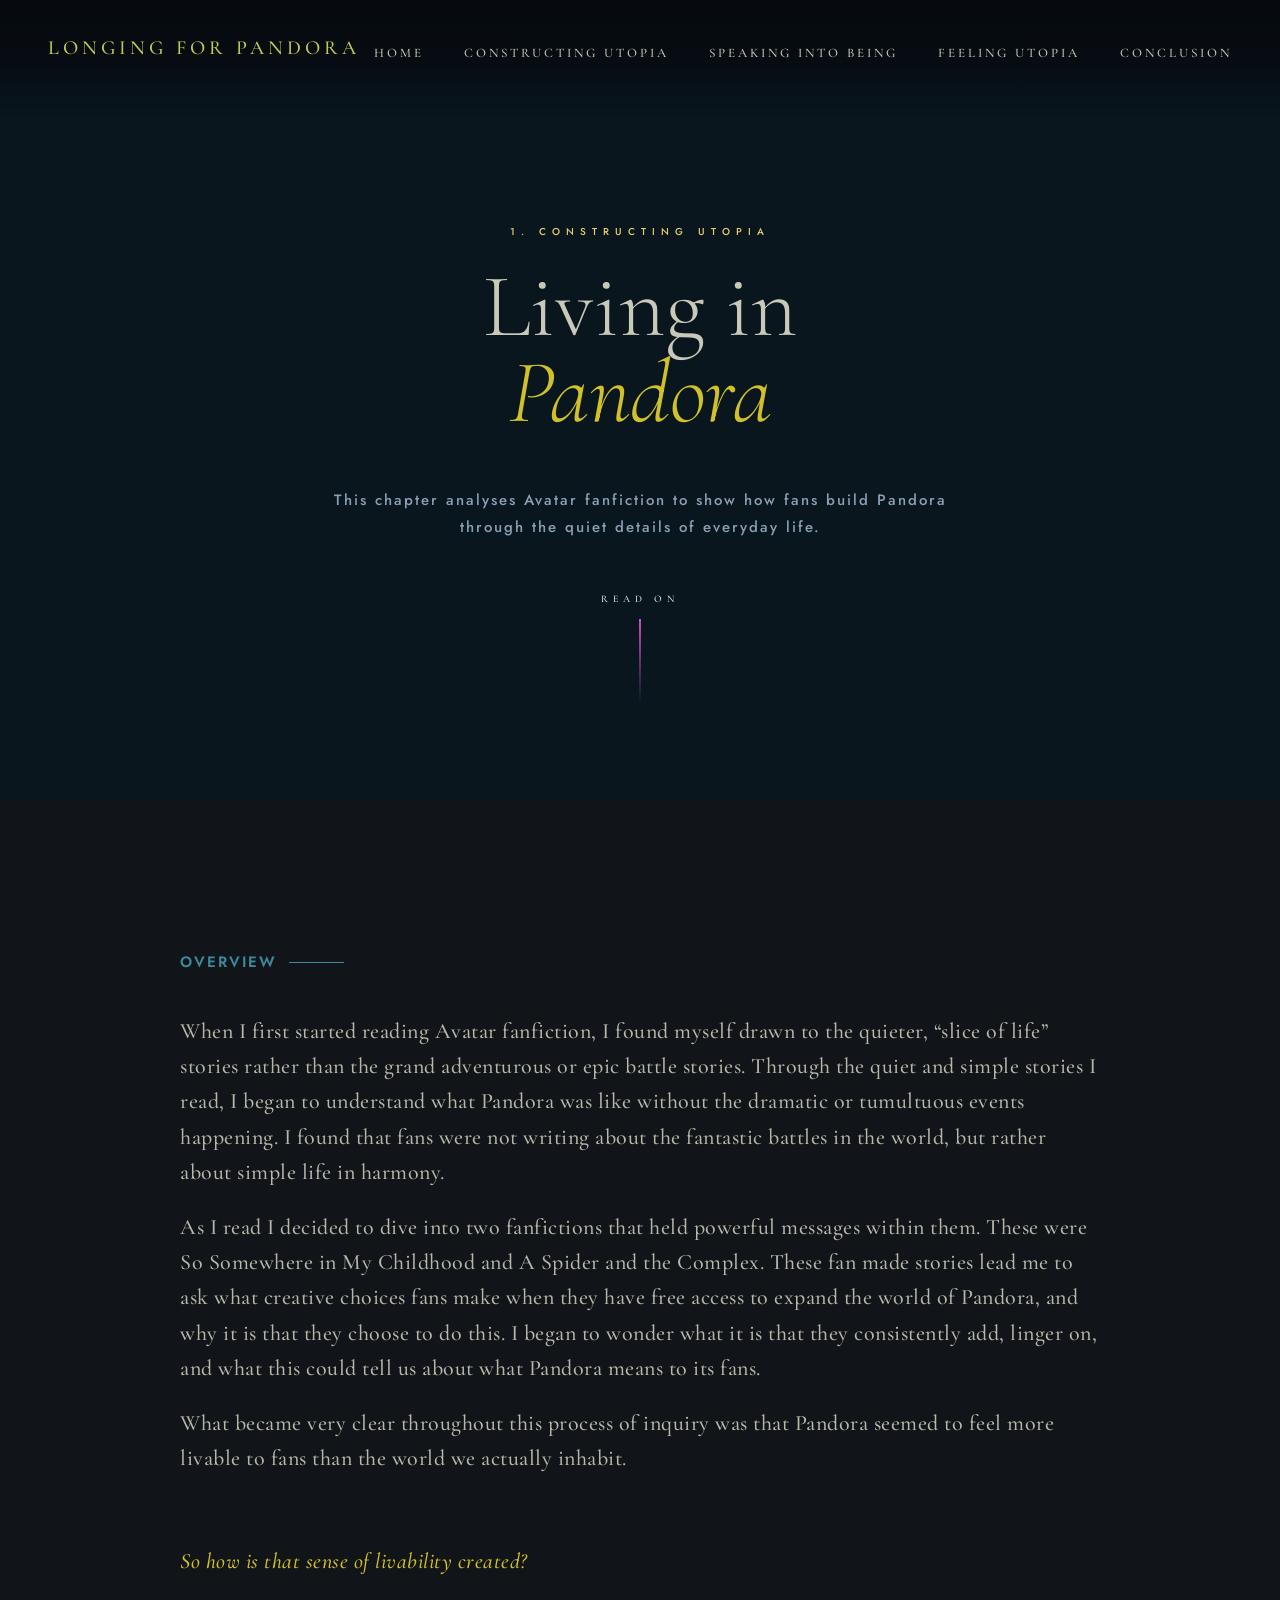
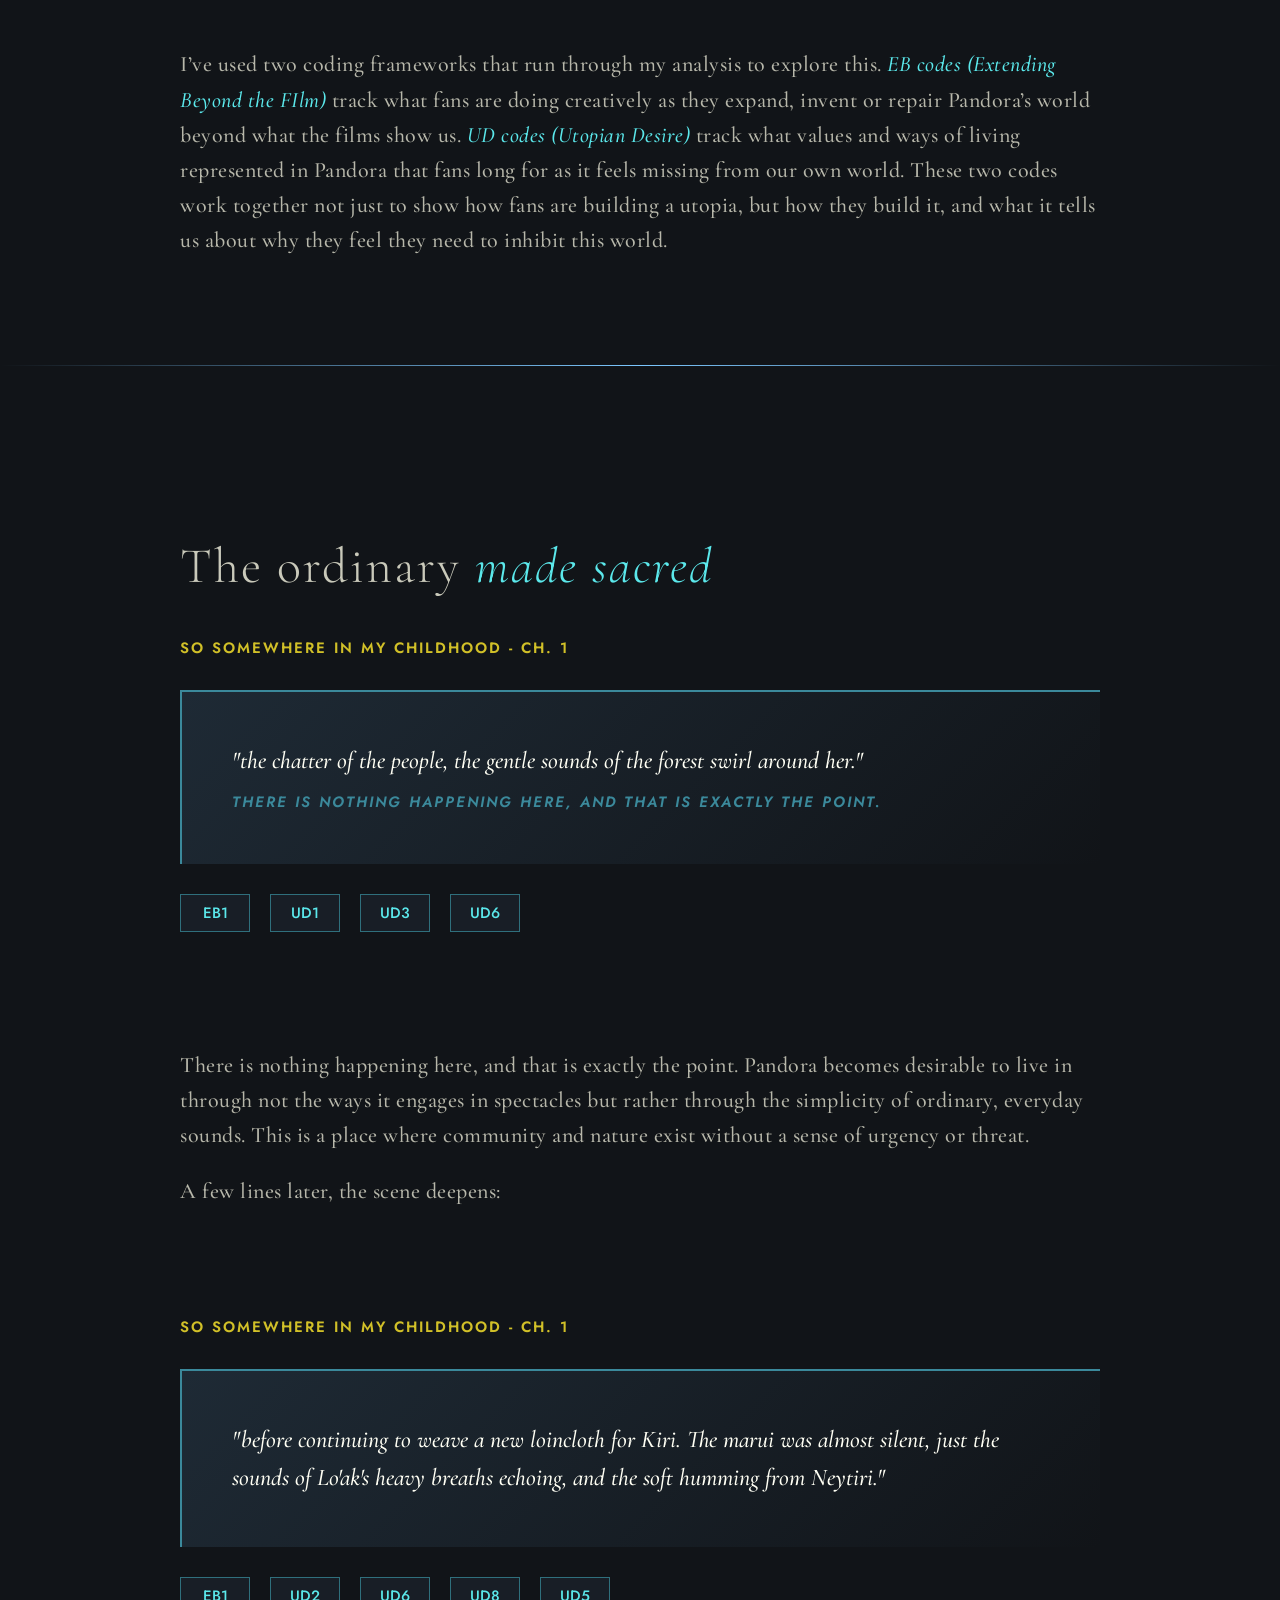
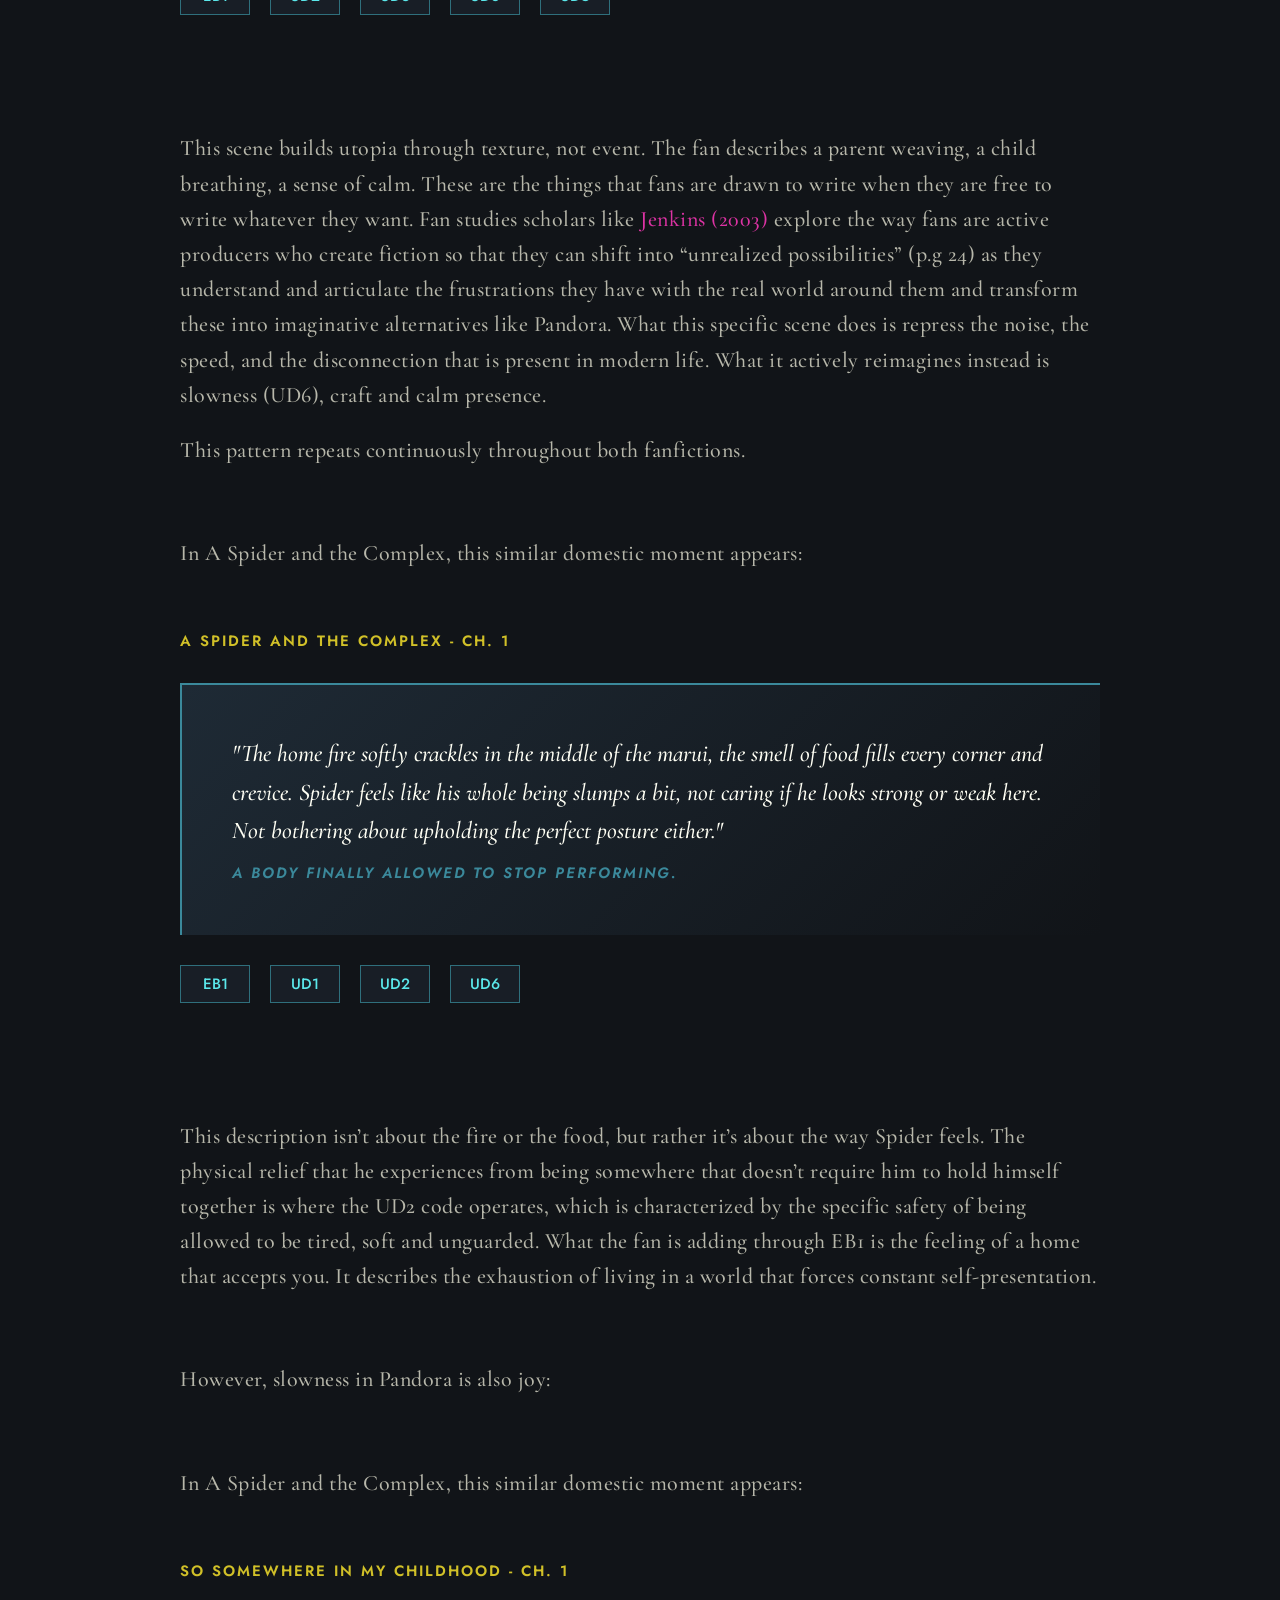
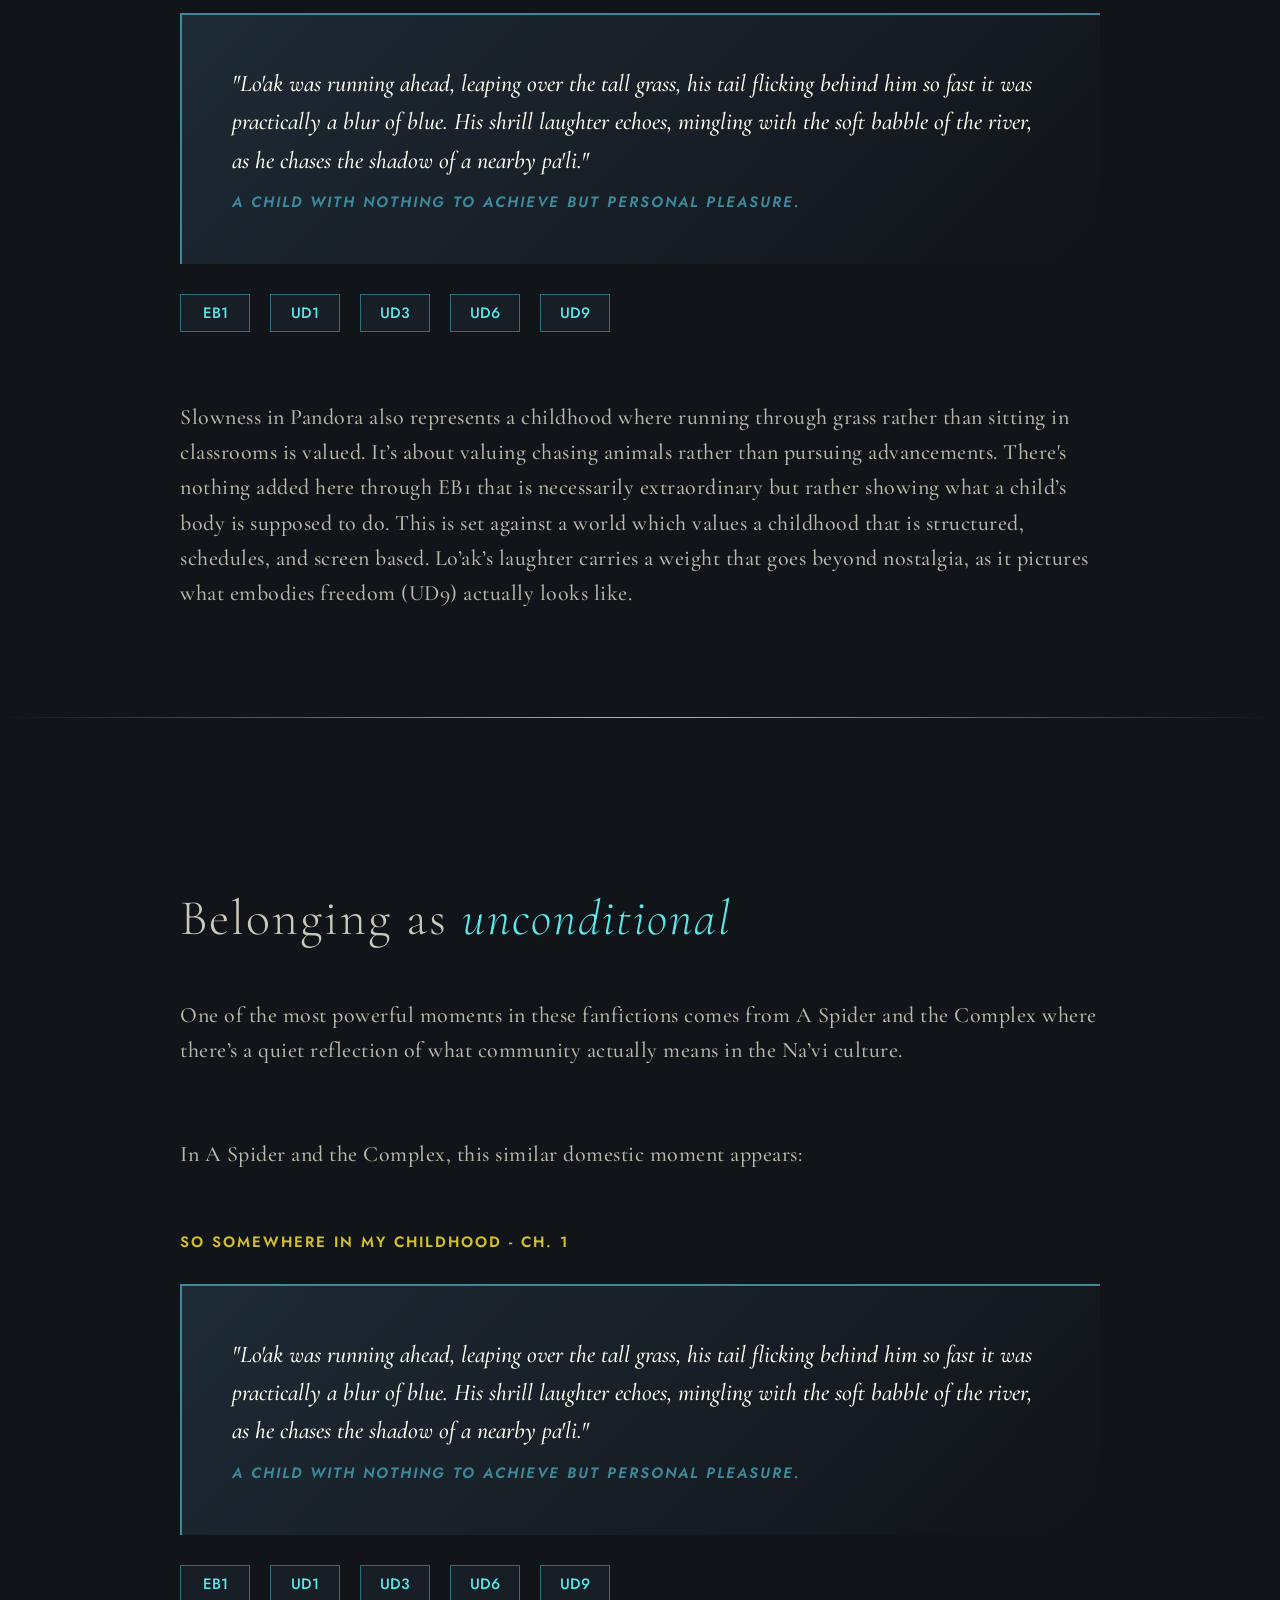
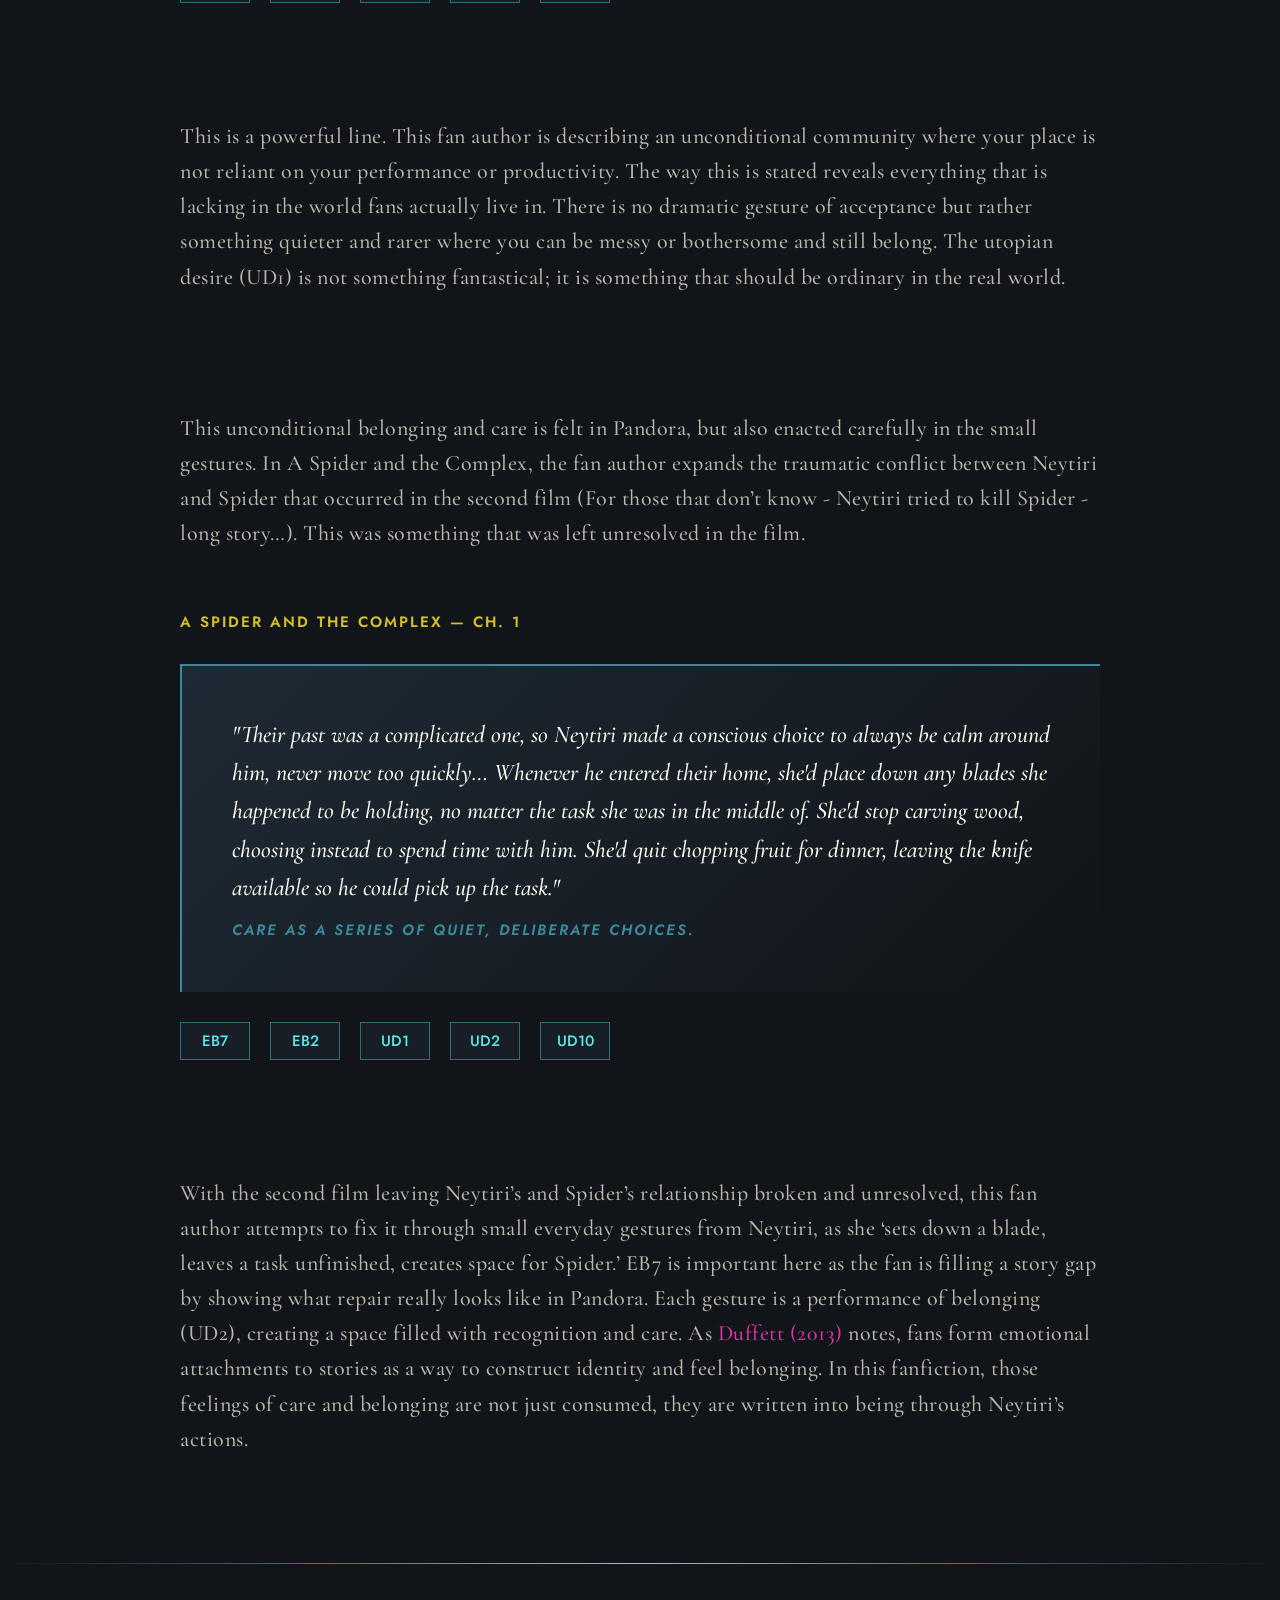
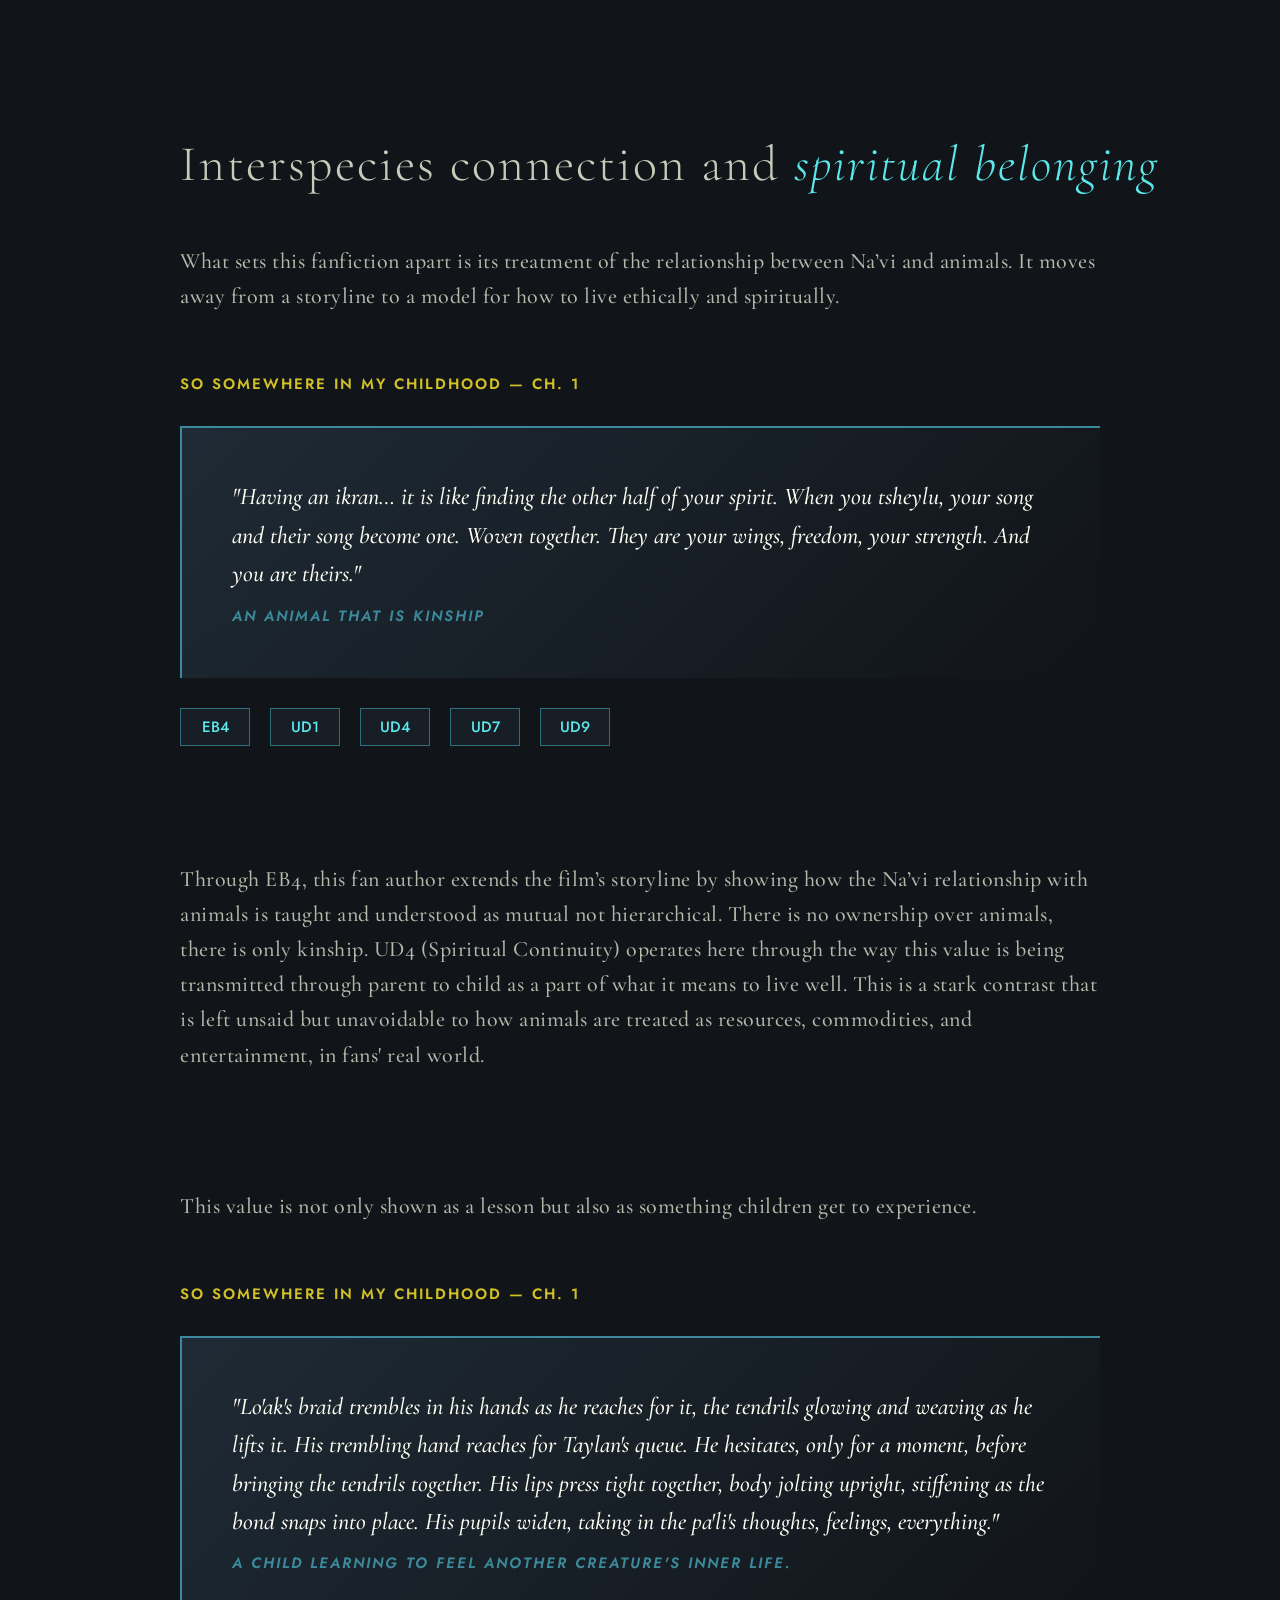
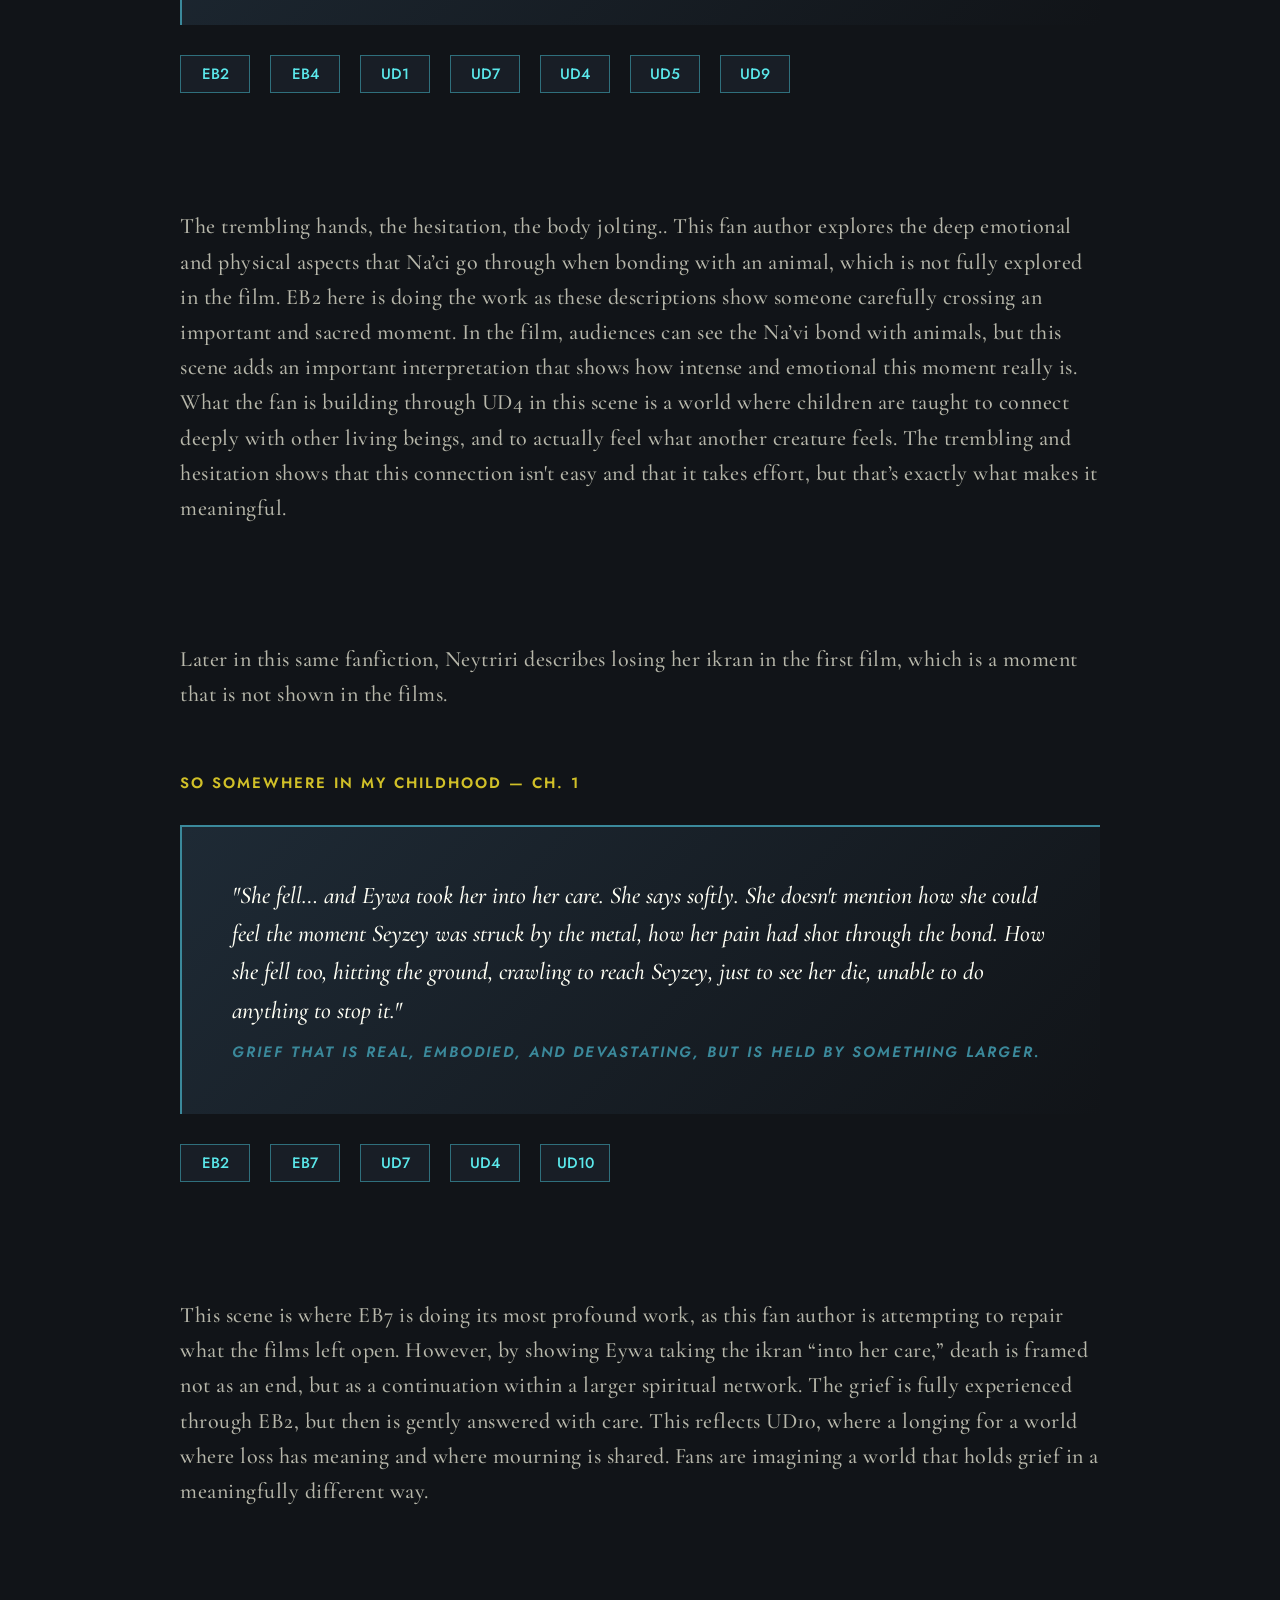
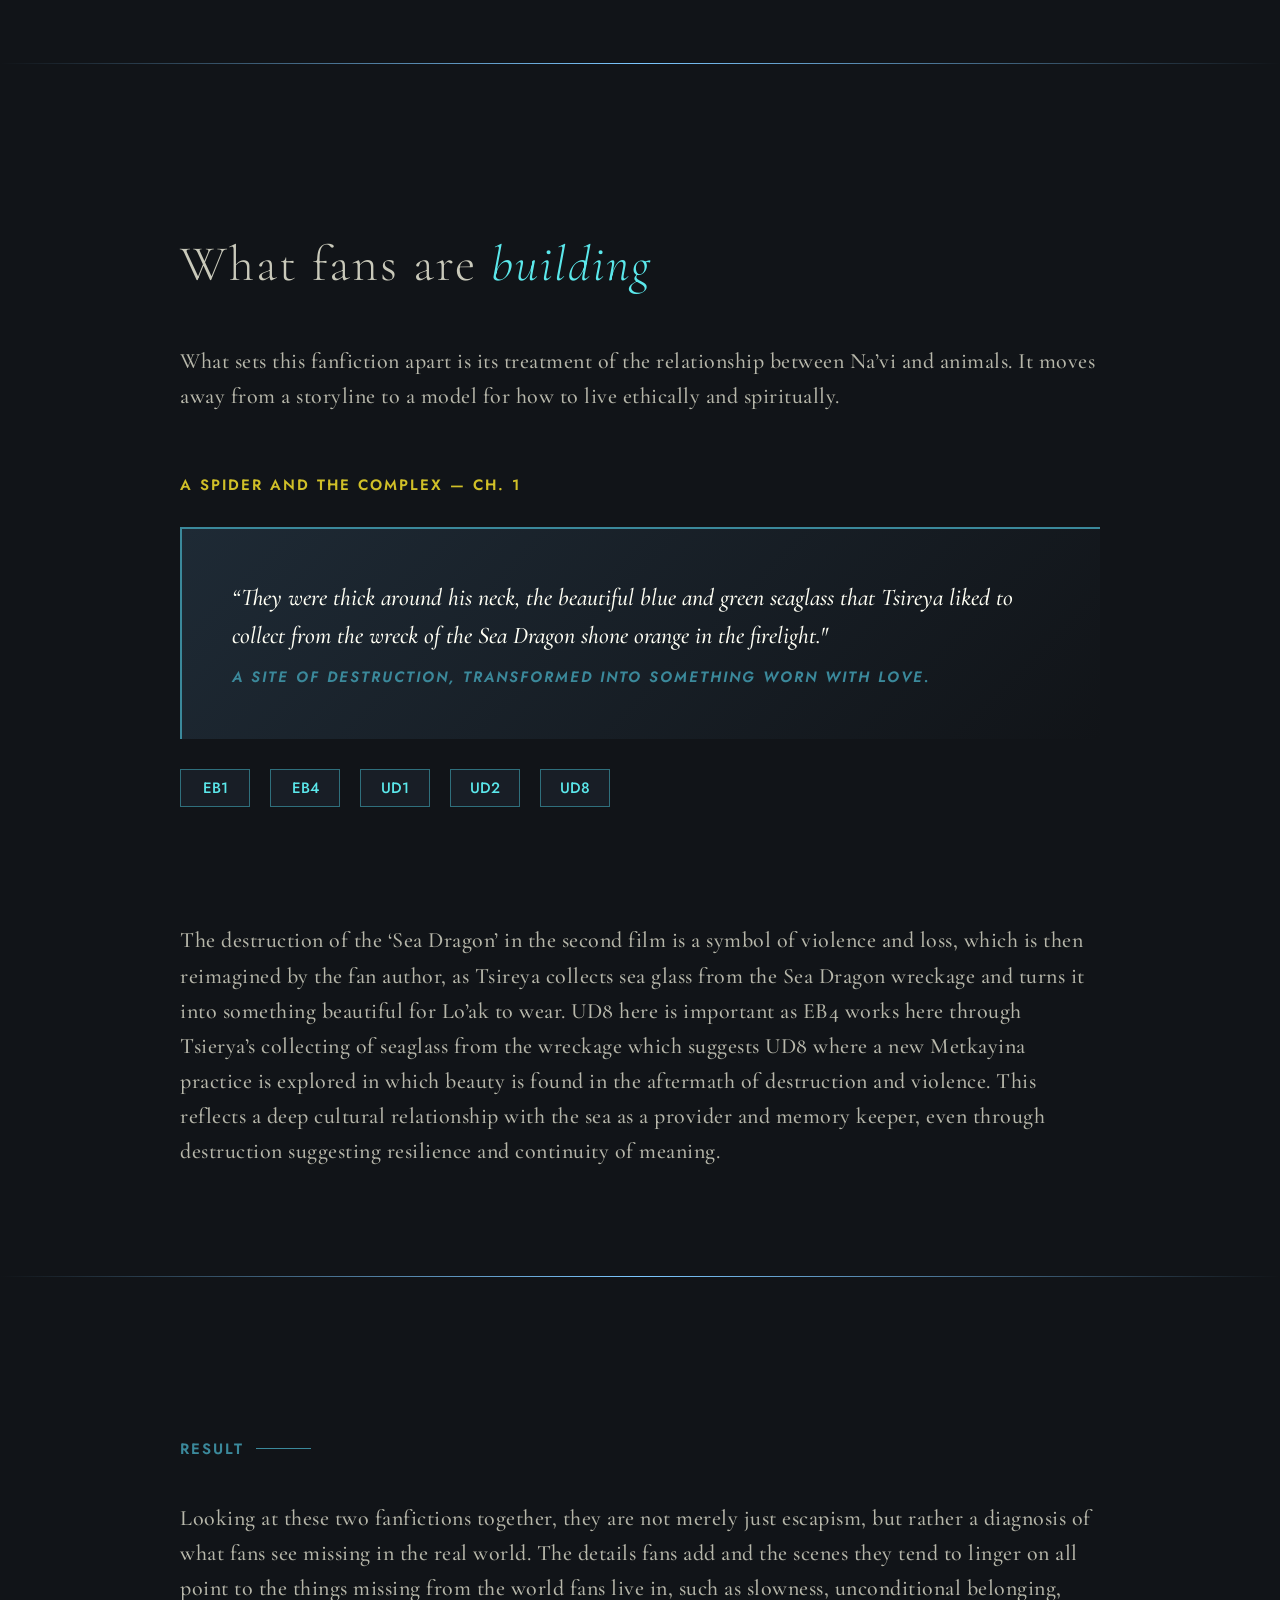
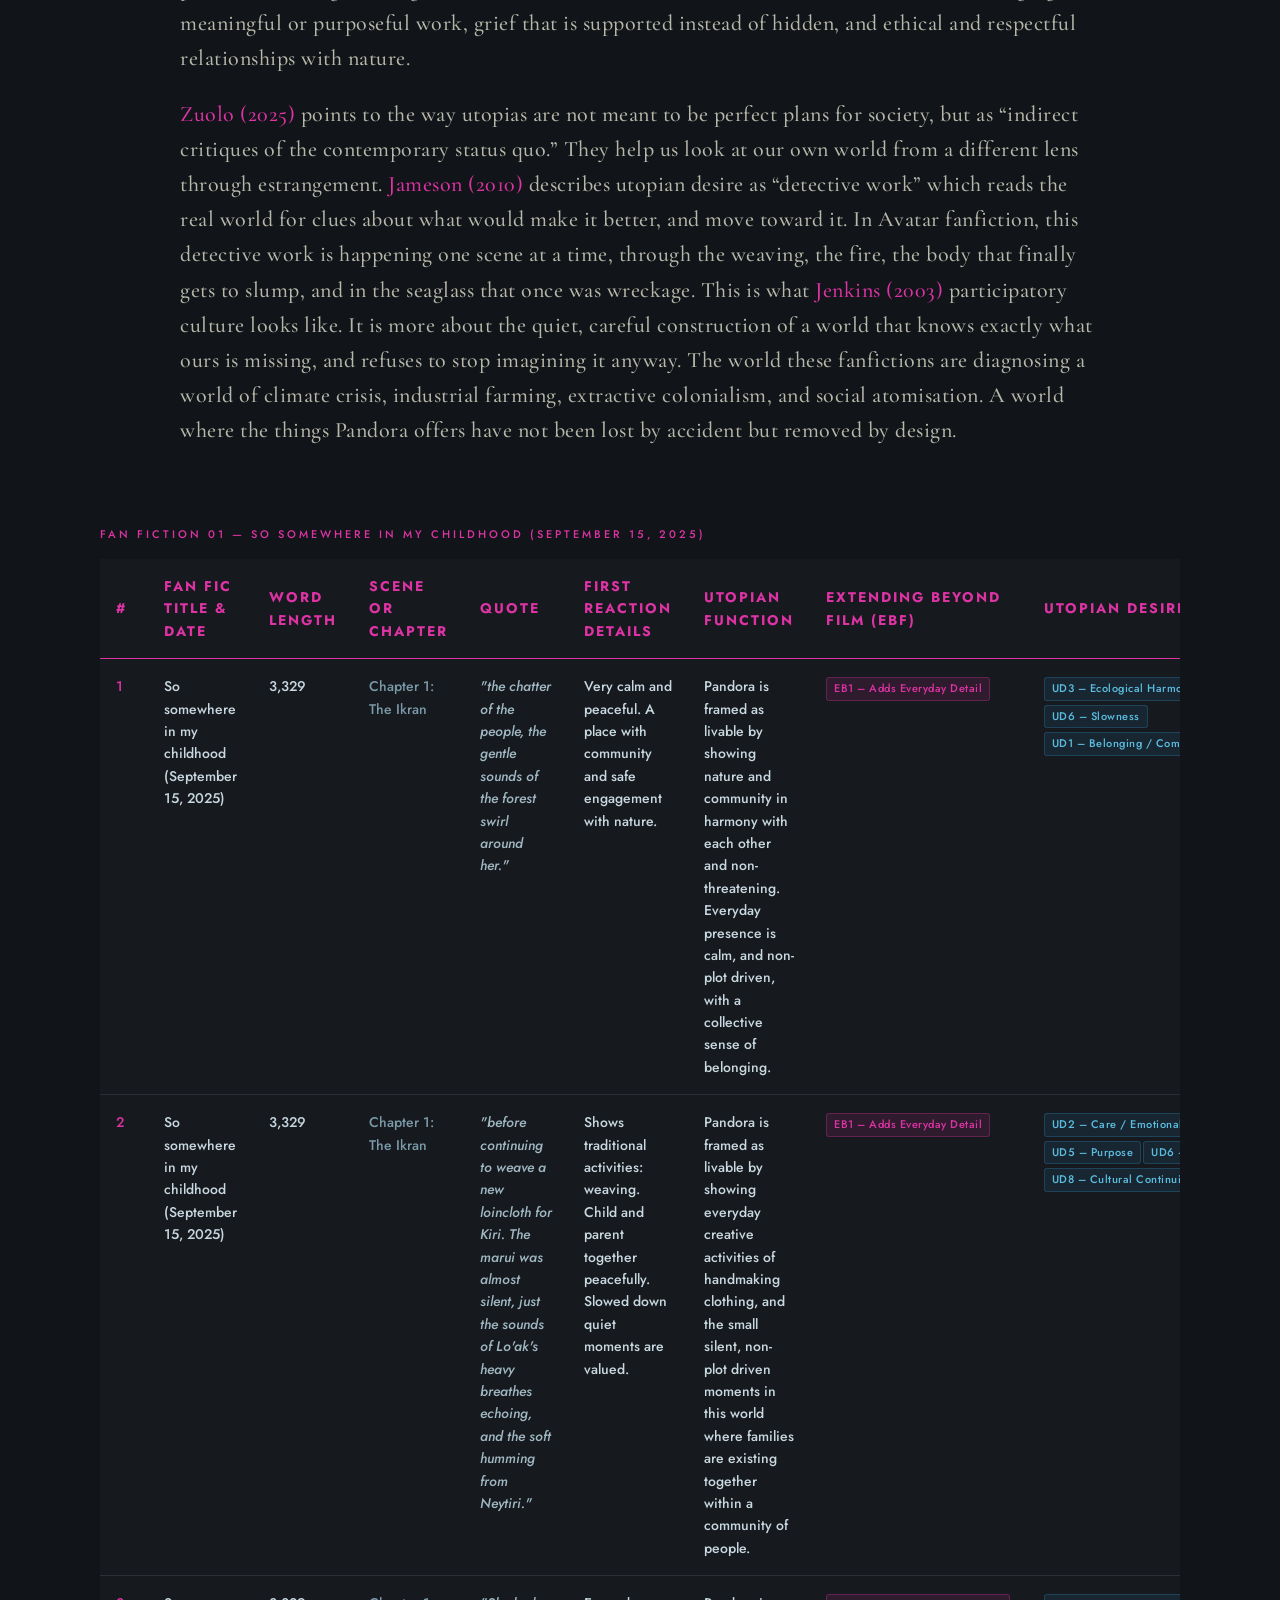
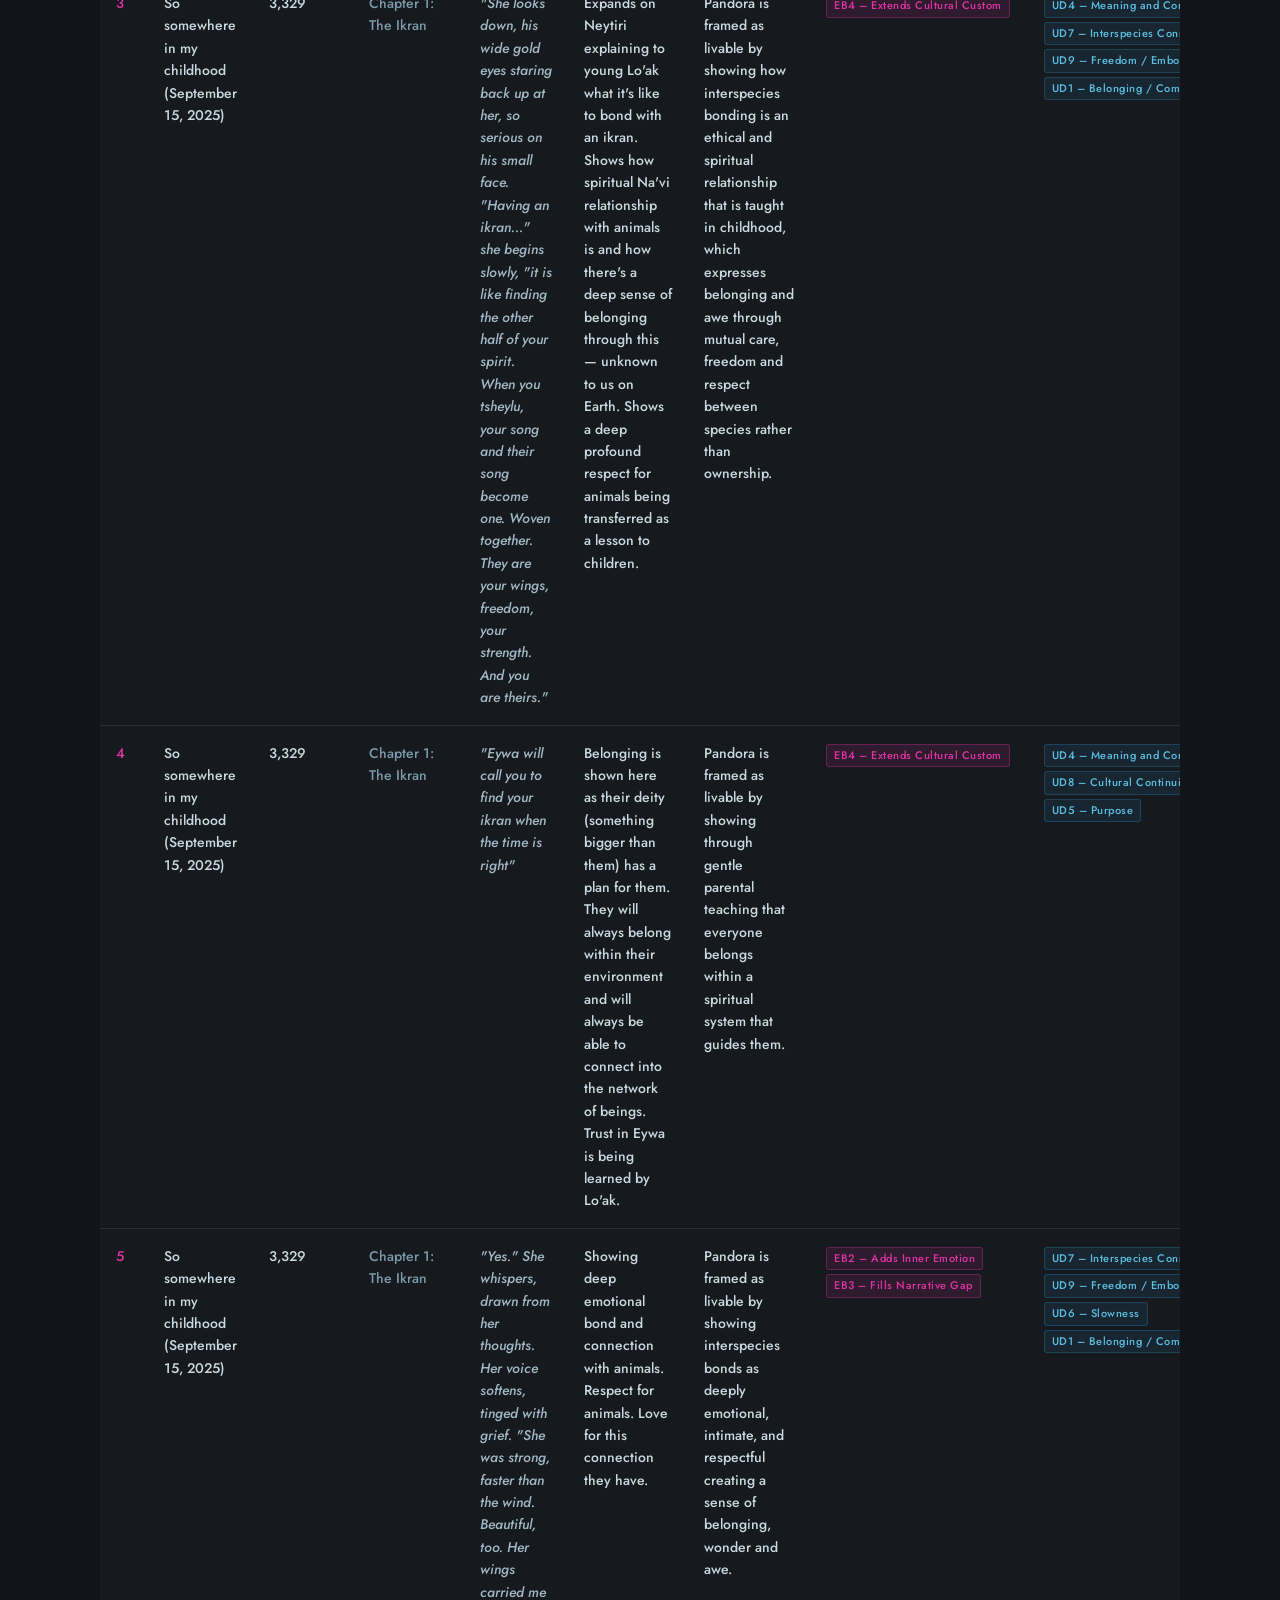
==== commit 02dbb3e9: "Update c-utopia.html" ====
--- a/c-utopia.html
+++ b/c-utopia.html
@@ -891,8 +891,345 @@
 <p><a href="https://www.berghahnjournals.com/view/journals/theoria/72/182/th7218201.xml" class="citation-link">Zuolo (2025)</a> points to the way utopias are not meant to be perfect plans for society, but as “indirect critiques of the contemporary status quo.” They help us look at our own world from a different lens through estrangement. <a href="https://doi.org/10.1515/9781400834952.21" class="citation-link">Jameson (2010) </a> describes utopian desire as “detective work” which reads the real world for clues about what would make it better, and move toward it. In Avatar fanfiction, this detective work is happening one scene at a time, through the weaving, the fire, the body that finally gets to slump, and in the seaglass that once was wreckage. This is what <a href="https://doi.org/10.4324/9780203361913" class="citation-link">Jenkins (2003)</a> participatory culture looks like. It is more about the quiet, careful construction of a world that knows exactly what ours is missing, and refuses to stop imagining it anyway. The world these fanfictions are diagnosing a world of climate crisis, industrial farming, extractive colonialism, and social atomisation. A world where the things Pandora offers have not been lost by accident but removed by design.</p>
 <br>
 
-<p><em>coming soon...</em></p>
-<p><em>FULL COLLAPSABLE TABLE - WITH ALL RAW DATA.<em></em></p>
+<div class="section-title">Fan Fiction 01 — So somewhere in my childhood (September 15, 2025)</div>
+  <div class="table-wrapper">
+    <table class="data-table">
+      <thead>
+        <tr>
+          <th>#</th>
+          <th>Fan Fic Title &amp; Date</th>
+          <th>Word Length</th>
+          <th>Scene or Chapter</th>
+          <th>Quote</th>
+          <th>First Reaction Details</th>
+          <th>Utopian Function</th>
+          <th>Extending Beyond Film (EBF)</th>
+          <th>Utopian Desire (UD)</th>
+        </tr>
+      </thead>
+      <tbody>
+        <tr>
+          <td class="num">1</td>
+          <td class="fic-title">So somewhere in my childhood (September 15, 2025)</td>
+          <td>3,329</td>
+          <td class="chapter-cell">Chapter 1: The Ikran</td>
+          <td class="quote-cell">"the chatter of the people, the gentle sounds of the forest swirl around her."</td>
+          <td>Very calm and peaceful. A place with community and safe engagement with nature.</td>
+          <td>Pandora is framed as livable by showing nature and community in harmony with each other and non-threatening. Everyday presence is calm, and non-plot driven, with a collective sense of belonging.</td>
+          <td><span class="tag tag-eb">EB1 – Adds Everyday Detail</span></td>
+          <td><span class="tag tag-ud">UD3 – Ecological Harmony</span><span class="tag tag-ud">UD6 – Slowness</span><span class="tag tag-ud">UD1 – Belonging / Community</span></td>
+        </tr>
+        <tr>
+          <td class="num">2</td>
+          <td class="fic-title">So somewhere in my childhood (September 15, 2025)</td>
+          <td>3,329</td>
+          <td class="chapter-cell">Chapter 1: The Ikran</td>
+          <td class="quote-cell">"before continuing to weave a new loincloth for Kiri. The marui was almost silent, just the sounds of Lo'ak's heavy breathes echoing, and the soft humming from Neytiri."</td>
+          <td>Shows traditional activities: weaving. Child and parent together peacefully. Slowed down quiet moments are valued.</td>
+          <td>Pandora is framed as livable by showing everyday creative activities of handmaking clothing, and the small silent, non-plot driven moments in this world where families are existing together within a community of people.</td>
+          <td><span class="tag tag-eb">EB1 – Adds Everyday Detail</span></td>
+          <td><span class="tag tag-ud">UD2 – Care / Emotional Safety</span><span class="tag tag-ud">UD5 – Purpose</span><span class="tag tag-ud">UD6 – Slowness</span><span class="tag tag-ud">UD8 – Cultural Continuity</span></td>
+        </tr>
+        <tr>
+          <td class="num">3</td>
+          <td class="fic-title">So somewhere in my childhood (September 15, 2025)</td>
+          <td>3,329</td>
+          <td class="chapter-cell">Chapter 1: The Ikran</td>
+          <td class="quote-cell">"She looks down, his wide gold eyes staring back up at her, so serious on his small face. "Having an ikran…" she begins slowly, "it is like finding the other half of your spirit. When you tsheylu, your song and their song become one. Woven together. They are your wings, freedom, your strength. And you are theirs."</td>
+          <td>Expands on Neytiri explaining to young Lo'ak what it's like to bond with an ikran. Shows how spiritual Na'vi relationship with animals is and how there's a deep sense of belonging through this — unknown to us on Earth. Shows a deep profound respect for animals being transferred as a lesson to children.</td>
+          <td>Pandora is framed as livable by showing how interspecies bonding is an ethical and spiritual relationship that is taught in childhood, which expresses belonging and awe through mutual care, freedom and respect between species rather than ownership.</td>
+          <td><span class="tag tag-eb">EB4 – Extends Cultural Custom</span></td>
+          <td><span class="tag tag-ud">UD4 – Meaning and Connection</span><span class="tag tag-ud">UD7 – Interspecies Connection</span><span class="tag tag-ud">UD9 – Freedom / Embodied Expression</span><span class="tag tag-ud">UD1 – Belonging / Community</span></td>
+        </tr>
+        <tr>
+          <td class="num">4</td>
+          <td class="fic-title">So somewhere in my childhood (September 15, 2025)</td>
+          <td>3,329</td>
+          <td class="chapter-cell">Chapter 1: The Ikran</td>
+          <td class="quote-cell">"Eywa will call you to find your ikran when the time is right"</td>
+          <td>Belonging is shown here as their deity (something bigger than them) has a plan for them. They will always belong within their environment and will always be able to connect into the network of beings. Trust in Eywa is being learned by Lo'ak.</td>
+          <td>Pandora is framed as livable by showing through gentle parental teaching that everyone belongs within a spiritual system that guides them.</td>
+          <td><span class="tag tag-eb">EB4 – Extends Cultural Custom</span></td>
+          <td><span class="tag tag-ud">UD4 – Meaning and Connection</span><span class="tag tag-ud">UD8 – Cultural Continuity</span><span class="tag tag-ud">UD5 – Purpose</span></td>
+        </tr>
+        <tr>
+          <td class="num">5</td>
+          <td class="fic-title">So somewhere in my childhood (September 15, 2025)</td>
+          <td>3,329</td>
+          <td class="chapter-cell">Chapter 1: The Ikran</td>
+          <td class="quote-cell">"Yes." She whispers, drawn from her thoughts. Her voice softens, tinged with grief. "She was strong, faster than the wind. Beautiful, too. Her wings carried me through many battles. When we first met–" she took a deep breath. "She tried to throw me from the cliff, three times." "A faint smile touched her lips. "But I hung on," a tiny breath of relief, "and at last she accepted me when we tsheylu'd. I could see who she was, and she could see me. Together, we flew so high we were above the clouds. It is like nothing can touch you there. There is only the wind." Sometimes when she closes her eyes, she can still remember her first flight."</td>
+          <td>Showing deep emotional bond and connection with animals. Respect for animals. Love for this connection they have.</td>
+          <td>Pandora is framed as livable by showing interspecies bonds as deeply emotional, intimate, and respectful creating a sense of belonging, wonder and awe.</td>
+          <td><span class="tag tag-eb">EB2 – Adds Inner Emotion</span><span class="tag tag-eb">EB3 – Fills Narrative Gap</span></td>
+          <td><span class="tag tag-ud">UD7 – Interspecies Connection</span><span class="tag tag-ud">UD9 – Freedom / Embodied Expression</span><span class="tag tag-ud">UD6 – Slowness</span><span class="tag tag-ud">UD1 – Belonging / Community</span></td>
+        </tr>
+        <tr>
+          <td class="num">6</td>
+          <td class="fic-title">So somewhere in my childhood (September 15, 2025)</td>
+          <td>3,329</td>
+          <td class="chapter-cell">Chapter 1: The Ikran</td>
+          <td class="quote-cell">"She fell…and Ewya took her into her care." She says softly. She doesn't mention how she could feel the moment Seyzey was struck by the metal, how her pain had shot through the bond. How she fell too, hitting the ground, crawling to reach Seyzey, just to see her die, unable to do anything to stop it."</td>
+          <td>Neytiri's reaction to Sese dying is not in the films. We get to see how she may have felt in the first movie. Explains how strong the bond between Na'vi and the creatures is. Explains how Na'vi can be comforted with the fact that Eywa takes care of beings that die. That they are never really lost.</td>
+          <td>Pandora is framed as livable by showing how this world acknowledges grief, as individuals who experience loss are comforted by Eywa, and ensures no being is ever lost.</td>
+          <td><span class="tag tag-eb">EB2 – Adds Inner Emotion</span><span class="tag tag-eb">EB7 – Reworks Trauma</span></td>
+          <td><span class="tag tag-ud">UD10 – Grief Held Collectively</span><span class="tag tag-ud">UD4 – Spiritual Continuity</span><span class="tag tag-ud">UD7 – Interspecies Connection</span></td>
+        </tr>
+        <tr>
+          <td class="num">7</td>
+          <td class="fic-title">So somewhere in my childhood (September 15, 2025)</td>
+          <td>3,329</td>
+          <td class="chapter-cell">Chapter 1: The Ikran</td>
+          <td class="quote-cell">"His little hand grips her arm, his ears lowering as well now"</td>
+          <td>Shows how Na'vi get to be expressive through their ears — humans can't do that. When they can't express how they feel their features do for them. Lo'ak feels sad for his mom.</td>
+          <td>Pandora is framed as livable by showing how emotional expression is embodied allowing individuals to respond to one another with care, empathy, and intimacy.</td>
+          <td><span class="tag tag-eb">EB2 – Adds Inner Emotion</span></td>
+          <td><span class="tag tag-ud">UD2 – Care / Emotional Safety</span></td>
+        </tr>
+        <tr>
+          <td class="num">8</td>
+          <td class="fic-title">So somewhere in my childhood (September 15, 2025)</td>
+          <td>3,329</td>
+          <td class="chapter-cell">Chapter 2: the pa'li</td>
+          <td class="quote-cell">"Lo'ak was running ahead, leaping over the tall grass, his tail flicking behind him so fast it was practically a blur of blue. His shrill laughter echoes, mingling with the soft babble of the river, as he chases the shadow of a nearby pa'li."</td>
+          <td>Tail showing emotion. Simple life in nature seems so amazing and enjoyable through laughter and running and leaping. Beautiful scenery.</td>
+          <td>Pandora is framed as livable by showing how the environment, safe for children's play, is a slowed, joyful and gentle way of daily life.</td>
+          <td><span class="tag tag-eb">EB1 – Adds Everyday Detail</span></td>
+          <td><span class="tag tag-ud">UD3 – Ecological Harmony</span><span class="tag tag-ud">UD6 – Slowness</span><span class="tag tag-ud">UD9 – Freedom / Embodied Expression</span><span class="tag tag-ud">UD1 – Belonging / Community</span></td>
+        </tr>
+        <tr>
+          <td class="num">9</td>
+          <td class="fic-title">So somewhere in my childhood (September 15, 2025)</td>
+          <td>3,329</td>
+          <td class="chapter-cell">Chapter 2: the pa'li</td>
+          <td class="quote-cell">"Lo'ak hollers, bouncing around Jake in a circular motion, making his head spin just watching him. His son's little gaze turns to the pa'li grazing nearby. Her six legs stamping the ground, ribs expanding with each deep breath she took, skin a beautiful pale yellow, striped with teal and a darker blue. Her neck curved, graceful as a bow. Eyes watching Lo'ak, pupils dilating."</td>
+          <td>Expressing how beautiful this world's animals are. Complete harmony with animals. Both Na'vi and animals are able to coexist.</td>
+          <td>Pandora is framed as livable by expressing how beautiful and appealing the environment and animals living in it is, as well as the way animals live with people, inspiring awe and wonder.</td>
+          <td><span class="tag tag-eb">EB1 – Adds Everyday Detail</span><span class="tag tag-eb">EB5 – Extends Language Use</span><span class="tag tag-eb">EB3 – Fills Narrative Gap</span></td>
+          <td><span class="tag tag-ud">UD7 – Interspecies Connection</span><span class="tag tag-ud">UD3 – Ecological Harmony</span></td>
+        </tr>
+        <tr>
+          <td class="num">10</td>
+          <td class="fic-title">So somewhere in my childhood (September 15, 2025)</td>
+          <td>3,329</td>
+          <td class="chapter-cell">Chapter 2: the pa'li</td>
+          <td class="quote-cell">"Lo'ak's braid trembles in his hands as he reaches for it, the tendrils glowing, and weaving as he lifts it. His trembling hand reaches for Taylan's queue. He hesitates, only for a moment, before bringing the tendrils together. His lips press tight together, body jolting upright, stiffening as the bond snaps into place. His pupils widen, taking in the pa'li's thoughts, feelings, everything."</td>
+          <td>Showing again how beautiful Na'vi's connection with animals is. They can literally feel the animals thoughts, feelings, and everything.</td>
+          <td>Pandora is framed as livable by showing everyday life in childhood where a sense of awe, care and belonging between animal and person is learned.</td>
+          <td><span class="tag tag-eb">EB4 – Extends Cultural Custom</span><span class="tag tag-eb">EB2 – Adds Inner Emotion</span></td>
+          <td><span class="tag tag-ud">UD7 – Interspecies Connection</span><span class="tag tag-ud">UD4 – Meaning and Connection</span><span class="tag tag-ud">UD9 – Freedom / Embodied Expression</span><span class="tag tag-ud">UD5 – Purpose</span><span class="tag tag-ud">UD1 – Belonging / Community</span></td>
+        </tr>
+      </tbody>
+    </table>
+  </div>
+ 
+  <div class="section-title">Fan Fiction 02 — A Spider and The Complex (August 16, 2025)</div>
+  <div class="table-wrapper">
+    <table class="data-table">
+      <thead>
+        <tr>
+          <th>#</th>
+          <th>Fan Fic Title &amp; Date</th>
+          <th>Word Length</th>
+          <th>Scene or Chapter</th>
+          <th>Quote</th>
+          <th>First Reaction Details</th>
+          <th>Utopian Function</th>
+          <th>Extending Beyond Film (EBF)</th>
+          <th>Utopian Desire (UD)</th>
+        </tr>
+      </thead>
+      <tbody>
+        <tr>
+          <td class="num">1</td>
+          <td class="fic-title">A Spider and The Complex (August 16, 2025)</td>
+          <td>7,281</td>
+          <td class="chapter-cell">Chapter 1</td>
+          <td class="quote-cell">She loved finding small pieces of orange coral from the beach and then tangling it into her hair, which she now kept in neat, thin braids that took hours to redo every few weeks or so.</td>
+          <td>In an Avatar Depression series. Depiction of the Pandoran beaches and the beauty of marine life. Expanding the canon on Metkayina customs such as putting shells in hair. Mentioning braids as the Na'vi hairstyle (omatikaya specifically).</td>
+          <td>Pandora is framed as livable by showing everyday life as environmentally grounded, simple, playful, adventurous and fun.</td>
+          <td><span class="tag tag-eb">EB1 – Adds Everyday Detail</span></td>
+          <td><span class="tag tag-ud">UD6 – Slowness</span><span class="tag tag-ud">UD8 – Cultural Continuity</span><span class="tag tag-ud">UD9 – Freedom / Embodied Expression</span></td>
+        </tr>
+        <tr>
+          <td class="num">2</td>
+          <td class="fic-title">A Spider and The Complex (August 16, 2025)</td>
+          <td>7,281</td>
+          <td class="chapter-cell">Chapter 1</td>
+          <td class="quote-cell">They'd pack up some food in a pouch, take a few waterskins, and then make their way to the Southern side of the island.</td>
+          <td>Daily life explanation. Peaceful explorative and calming depiction.</td>
+          <td>Pandora is framed as livable by showing everyday life as peaceful, explorative and simple.</td>
+          <td><span class="tag tag-eb">EB1 – Adds Everyday Detail</span></td>
+          <td><span class="tag tag-ud">UD6 – Slowness</span><span class="tag tag-ud">UD3 – Ecological Harmony</span><span class="tag tag-ud">UD1 – Belonging / Community</span></td>
+        </tr>
+        <tr>
+          <td class="num">3</td>
+          <td class="fic-title">A Spider and The Complex (August 16, 2025)</td>
+          <td>7,281</td>
+          <td class="chapter-cell">Chapter 1</td>
+          <td class="quote-cell">They'd always sit on the same rock to braid her hair, right on the edge of the water where it was beautiful and serene. They'd eat food at intervals when they got hungry, and they'd comb the beach for shells when Spider's fingers needed a break.</td>
+          <td>Depiction of Pandora's beautiful ocean and how amazing and beautiful it is. Depiction of daily life of kids and young adult Na'vi, and the peaceful way their lives are lived.</td>
+          <td>Pandora is framed as livable by showing the deep connection between the environment and the people through beautiful depictions of the scenery and simple calming activities within the environment.</td>
+          <td><span class="tag tag-eb">EB1 – Adds Everyday Detail</span></td>
+          <td><span class="tag tag-ud">UD6 – Slowness</span><span class="tag tag-ud">UD2 – Care / Emotional Safety</span><span class="tag tag-ud">UD8 – Cultural Continuity</span><span class="tag tag-ud">UD1 – Belonging / Community</span></td>
+        </tr>
+        <tr>
+          <td class="num">4</td>
+          <td class="fic-title">A Spider and The Complex (August 16, 2025)</td>
+          <td>7,281</td>
+          <td class="chapter-cell">Chapter 1</td>
+          <td class="quote-cell">And though he'd lose the race, at the finish line, he'd still get the delicious food that their sempul and sa'nok were surely making by now. /father, mother/</td>
+          <td>The author uses the Na'vi language in the writing and describes a calm family setting where dinner is deliciously enjoyed together as a routine.</td>
+          <td>Pandora is framed as livable through showing a deep sense of belonging within a community that is calm and caring.</td>
+          <td><span class="tag tag-eb">EB5 – Extends Language Use</span></td>
+          <td><span class="tag tag-ud">UD1 – Belonging / Community</span><span class="tag tag-ud">UD2 – Care / Emotional Safety</span><span class="tag tag-ud">UD8 – Cultural Continuity</span></td>
+        </tr>
+        <tr>
+          <td class="num">5</td>
+          <td class="fic-title">A Spider and The Complex (August 16, 2025)</td>
+          <td>7,281</td>
+          <td class="chapter-cell">Chapter 1</td>
+          <td class="quote-cell">Awa'atlu is beautiful from every direction, and as they approach, the sound of the village becomes clearer. As they rush into the village, the sounds of life become a constant drone of speech. Tuk hops over two teenagers making a net, giggling at their annoyed expressions.</td>
+          <td>Extends canon by creating a new name for a village and creating an atmosphere of the village that is calm and welcoming and creates a sense of peaceful belonging. Also explores the customs and traditions of Na'vi teenagers as they work together to make nets for fishing.</td>
+          <td>Pandora is framed as livable through its portrayal of a calm, welcoming community where individuals experience belonging, find purpose in everyday activities, and enjoy a sense of peace and safety.</td>
+          <td><span class="tag tag-eb">EB1 – Adds Everyday Detail</span><span class="tag tag-eb">EB6 – Creates New Environments</span><span class="tag tag-eb">EB3 – Fills Narrative Gap</span></td>
+          <td><span class="tag tag-ud">UD1 – Belonging / Community</span><span class="tag tag-ud">UD3 – Ecological Harmony</span><span class="tag tag-ud">UD5 – Purpose</span><span class="tag tag-ud">UD8 – Cultural Continuity</span></td>
+        </tr>
+        <tr>
+          <td class="num">6</td>
+          <td class="fic-title">A Spider and The Complex (August 16, 2025)</td>
+          <td>7,281</td>
+          <td class="chapter-cell">Chapter 1</td>
+          <td class="quote-cell">He is a Metkayina warrior and can rope teenagers into getting up at the crack of dawn without a problem. And they actually like him enough to show up at the time he gave.</td>
+          <td>Showing pride in becoming a warrior within the clan and the responsibility and importance these people have within the clan, and the respect they get.</td>
+          <td>Pandora is framed as livable by portraying a sense of purpose and belonging within a community that gives members pride and importance.</td>
+          <td><span class="tag tag-eb">EB3 – Fills Narrative Gap</span></td>
+          <td><span class="tag tag-ud">UD5 – Purpose</span><span class="tag tag-ud">UD1 – Belonging / Community</span></td>
+        </tr>
+        <tr>
+          <td class="num">7</td>
+          <td class="fic-title">A Spider and The Complex (August 16, 2025)</td>
+          <td>7,281</td>
+          <td class="chapter-cell">Chapter 1</td>
+          <td class="quote-cell">Sometimes being a part of a community is more than just being accepted. It's about being able to be an inconvenience or annoying without ending up excommunicated. Here, he could put himself first when he needed to, and people would fit themselves into his schedule just as much as he did theirs.</td>
+          <td>Describes how the Na'vi way of living is and how the communities on Pandora function in harmony and peace.</td>
+          <td>Pandora is framed as livable through its portrayal of Na'vi communities as respectful, helpful, caring and sustainable.</td>
+          <td><span class="tag tag-eb">EB2 – Adds Inner Emotion</span></td>
+          <td><span class="tag tag-ud">UD1 – Belonging / Community</span><span class="tag tag-ud">UD2 – Care / Emotional Safety</span><span class="tag tag-ud">UD5 – Purpose</span></td>
+        </tr>
+        <tr>
+          <td class="num">8</td>
+          <td class="fic-title">A Spider and The Complex (August 16, 2025)</td>
+          <td>7,281</td>
+          <td class="chapter-cell">Chapter 1</td>
+          <td class="quote-cell">Besides tomorrow evening, he was planning on joining his mother for a flight. It had become their thing a few years back; the open air, the beauty of a sunset above the ocean. And if for a little bit they'd do fun and dangerous stunts on the ikran, nobody really needed to know.</td>
+          <td>Depicting the beauty and immense awe there is from flying Ikrans and the beautiful way the environment looks at certain times of the day. Fun and enjoyment in everyday activities is expressed, as well as freedom.</td>
+          <td>Pandora is framed as livable through showing the harmony and connection between animals and people that is beautiful, peaceful, and fun.</td>
+          <td><span class="tag tag-eb">EB1 – Adds Everyday Detail</span><span class="tag tag-eb">EB4 – Extends Cultural Custom</span></td>
+          <td><span class="tag tag-ud">UD7 – Interspecies Connection</span><span class="tag tag-ud">UD9 – Freedom / Embodied Expression</span><span class="tag tag-ud">UD2 – Care / Emotional Safety</span><span class="tag tag-ud">UD1 – Belonging / Community</span></td>
+        </tr>
+        <tr>
+          <td class="num">9</td>
+          <td class="fic-title">A Spider and The Complex (August 16, 2025)</td>
+          <td>7,281</td>
+          <td class="chapter-cell">Chapter 1</td>
+          <td class="quote-cell">The home fire sortly crackles in the middle of the marui, the smell of food fills every corner and crevice. Spider feels like his whole being slumps a bit, not caring if he looks strong or weak here. Not bothering about upholding the perfect posture either.</td>
+          <td>Uses Na'vi word to name their shelter (marui). Depicts the way life on Pandora would smell during family dinner and the excitement and enjoyment of it all. Also expresses the way Na'vi deeply belong to their communities and they can fully relax amongst them bringing them peace.</td>
+          <td>Pandora is framed as livable through its portrayal of simple community moments that are calm and enjoyable and bring their people a great sense of belonging and peace amongst each other.</td>
+          <td><span class="tag tag-eb">EB1 – Adds Everyday Detail</span></td>
+          <td><span class="tag tag-ud">UD2 – Care / Emotional Safety</span><span class="tag tag-ud">UD6 – Slowness</span><span class="tag tag-ud">UD1 – Belonging / Community</span></td>
+        </tr>
+        <tr>
+          <td class="num">10</td>
+          <td class="fic-title">A Spider and The Complex (August 16, 2025)</td>
+          <td>7,281</td>
+          <td class="chapter-cell">Chapter 1</td>
+          <td class="quote-cell">Their past was a complicated one, so Neytiri made a conscious choice to always be calm around him, never move too quickly, and to leave any admonishments for Jake to handle. Whenever he entered their home, she'd place down any blades she happened to be holding, no matter the task she was in the middle of. She'd stop carving wood, choosing instead to spend time with him. She'd quit chopping fruit for dinner, leaving the knife available so he could pick up the task. If she had to cut rope or she wanted to trim the ends of a bracelet, she'd hand the item to someone else and ask for help. Which is absurd on its own since Neytiri never asks for help.</td>
+          <td>Extending beyond the canon by exploring how Neytiri and Spider and the family move on past Neytiri threatening to kill Spider in the second movie. Through this it also explores all the ways that Na'vi use their knives not just in battle or for killing animals.</td>
+          <td>Pandora is framed as livable through these moments of careful attention, shared responsibilities, and communal care, where everyday actions, whether handling tools, preparing food, or offering help create a sense of safety, belonging, and purpose.</td>
+          <td><span class="tag tag-eb">EB7 – Reworks Trauma</span><span class="tag tag-eb">EB2 – Adds Inner Emotion</span></td>
+          <td><span class="tag tag-ud">UD2 – Care / Emotional Safety</span><span class="tag tag-ud">UD10 – Grief Held Collectively</span><span class="tag tag-ud">UD1 – Belonging / Community</span></td>
+        </tr>
+        <tr>
+          <td class="num">11</td>
+          <td class="fic-title">A Spider and The Complex (August 16, 2025)</td>
+          <td>7,281</td>
+          <td class="chapter-cell">Chapter 1</td>
+          <td class="quote-cell">Lo'ak is gushing about Tsireya unabashedly, showing off yet another set of necklaces she'd made him. They were thick around his neck, the beautiful blue and green seaglass that Tsireya liked to collect from the wreck of the Sea Dragon shone orange in the firelight.</td>
+          <td>Extending beyond the canon by showing how Tsireya finds seaglass from the Sea Dragon ship that sank during the second movie. Shows how Na'vi people take value and create purpose out of every little thing in their environment.</td>
+          <td>Pandora is framed as livable through these everyday practices of creativity and care, where objects are cherished, relationships are celebrated, and the natural world provides both material and emotional importance.</td>
+          <td><span class="tag tag-eb">EB1 – Adds Everyday Detail</span><span class="tag tag-eb">EB4 – Extends Cultural Custom</span></td>
+          <td><span class="tag tag-ud">UD2 – Care / Emotional Safety</span><span class="tag tag-ud">UD1 – Belonging / Community</span><span class="tag tag-ud">UD8 – Cultural Continuity</span></td>
+        </tr>
+        <tr>
+          <td class="num">12</td>
+          <td class="fic-title">A Spider and The Complex (August 16, 2025)</td>
+          <td>7,281</td>
+          <td class="chapter-cell">Chapter 1</td>
+          <td class="quote-cell">She comes home famished after long days with Ronal, learning the Metkayina ways of healing with an open mind and tireless motivation.</td>
+          <td>Showcases how Kiri is learning how to be Tsahik and what it takes to become and learn to be the Tsahik and the pride and responsibility it holds.</td>
+          <td>Pandora is framed as livable through showing how the community sustains their health through a spiritual way and the pride and responsibility it holds for the Tsahik (healer in the community).</td>
+          <td><span class="tag tag-eb">EB4 – Extends Cultural Custom</span></td>
+          <td><span class="tag tag-ud">UD5 – Purpose</span><span class="tag tag-ud">UD8 – Cultural Continuity</span><span class="tag tag-ud">UD4 – Meaning and Connection</span></td>
+        </tr>
+        <tr>
+          <td class="num">13</td>
+          <td class="fic-title">A Spider and The Complex (August 16, 2025)</td>
+          <td>7,281</td>
+          <td class="chapter-cell">Chapter 1</td>
+          <td class="quote-cell">It was unusual for Metkayina to live in maruis that weren't made for them. At least not as long-term as they had. Some spare homes like this one existed, of course, but only for sudden lodging needs.</td>
+          <td>Extending the canon by adding Metkayina living traditions and customs.</td>
+          <td>Pandora is framed as livable by showcasing the traditions and customs that are part of the Metkayina culture.</td>
+          <td><span class="tag tag-eb">EB6 – Creates New Environments</span><span class="tag tag-eb">EB3 – Fills Narrative Gap</span></td>
+          <td><span class="tag tag-ud">UD8 – Cultural Continuity</span><span class="tag tag-ud">UD1 – Belonging / Community</span></td>
+        </tr>
+        <tr>
+          <td class="num">14</td>
+          <td class="fic-title">A Spider and The Complex (August 16, 2025)</td>
+          <td>7,281</td>
+          <td class="chapter-cell">Chapter 1</td>
+          <td class="quote-cell">"Nowhere prrnen'eve. It would be carefully taken apart, and then the same materials would be used to create the marui that we'd design together. Something that reflects us as a family." /babygirl/</td>
+          <td>The author uses Na'vi language in the writing. Explains a little bit about how the Metkayina shelters are made and the communal effort it takes to build one for a family. It also explores the way this is a rewarding and exciting process.</td>
+          <td>Pandora is framed as livable through these depictions of shared labor and intentional design, where everyday life is infused with purpose, community bonds are strengthened, and family spaces are crafted with thoughtfulness and pride.</td>
+          <td><span class="tag tag-eb">EB6 – Creates New Environments</span><span class="tag tag-eb">EB5 – Extends Language Use</span></td>
+          <td><span class="tag tag-ud">UD1 – Belonging / Community</span><span class="tag tag-ud">UD5 – Purpose</span><span class="tag tag-ud">UD8 – Cultural Continuity</span></td>
+        </tr>
+        <tr>
+          <td class="num">15</td>
+          <td class="fic-title">A Spider and The Complex (August 16, 2025)</td>
+          <td>7,281</td>
+          <td class="chapter-cell">Chapter 1</td>
+          <td class="quote-cell">"Maybe. I was thinking we could get a family hammock set up in here- like we had in the forest," Jake suggests gently, catching sight of Neytiri's appreciative smile. Nobody misses the forest like Neytiri does. "I miss Grandma. And Popiti. The reef is beautiful, but the jungle here doesn't light up at night the way the forest did. And no matter where you are, day or night, it's so bright all the time," the end came out as an annoyed groan from the girl. "At night the moon gets everywhere-"</td>
+          <td>Incredible longing for the forest of Pandora as Jake tries to bring some parts of it from the first movie in the Hometree to the new environment. This could possibly emulate the authors/fans real life longing for the Omataikaya life in the beautiful forests of Pandora. Furthermore, here expresses the beauty of the forest and immense admiration, awe and longing for it.</td>
+          <td>Pandora is framed as livable through this attention to environmental detail and emotional attachment, where recreating familiar spaces fosters comfort, belonging, and the ability to maintain connections to cherished places from the past.</td>
+          <td><span class="tag tag-eb">EB7 – Reworks Trauma</span><span class="tag tag-eb">EB6 – Creates New Environments</span><span class="tag tag-eb">EB2 – Adds Inner Emotion</span></td>
+          <td><span class="tag tag-ud">UD10 – Grief Held Collectively</span><span class="tag tag-ud">UD1 – Belonging / Community</span><span class="tag tag-ud">UD8 – Cultural Continuity</span><span class="tag tag-ud">UD3 – Ecological Harmony</span></td>
+        </tr>
+        <tr>
+          <td class="num">16</td>
+          <td class="fic-title">A Spider and The Complex (August 16, 2025)</td>
+          <td>7,281</td>
+          <td class="chapter-cell">Chapter 1</td>
+          <td class="quote-cell">Jake grabs him in a headlock, but instead of rubbing his son's head the way that skypeople do, he begins to yank little strands of hair out of Lo'ak's pristine braids. "What's a Napoleon complex?" Tuk asks, the English words strange in the middle of Na'vi. Her mouth makes a few smacking sounds, as if English has left a bad taste in her mouth.</td>
+          <td>This extends the canon by bridging the gap between humans from Earth's language and sayings and traditional things they do compared to Na'vi. For example, here Jake adapts to Lo'ak's different hair style when giving him playful affection such as the human 'noogy.' This depicts the way English is viewed within this world as it represents all the bad in the human race (war, greed, disseat, killing…)</td>
+          <td>Pandora is framed as livable through these moments of adaptation and care, where intercultural understanding, playful affection, and sensitivity to Na'vi customs create a safe, connected, and nurturing environment.</td>
+          <td><span class="tag tag-eb">EB5 – Extends Language Use</span><span class="tag tag-eb">EB3 – Fills Narrative Gap</span></td>
+          <td><span class="tag tag-ud">UD8 – Cultural Continuity</span><span class="tag tag-ud">UD2 – Care / Emotional Safety</span><span class="tag tag-ud">UD1 – Belonging / Community</span></td>
+        </tr>
+        <tr>
+          <td class="num">17</td>
+          <td class="fic-title">A Spider and The Complex (August 16, 2025)</td>
+          <td>7,281</td>
+          <td class="chapter-cell">Chapter 1</td>
+          <td class="quote-cell">His eyes fix back onto the lines on the wood. He doesn't say much when he picks up the dagger again and makes one more mark on it. For Neteyam. It's odd to see it below Lo'ak's. For a second, Jake's heart cracks. Neteyam should have his adult height marked, not that of his teenage self. But when a hand takes his and he turns to see Neytiri smiling widely, he hurts less. The family gathers to stare, just for a moment. A short period of time for someone who should be here.</td>
+          <td>How the family is dealing with the grief of Neteyam's death, and adds a peaceful closure to the death of Neteyam which was not quite present in the recent movies. This could be the author/fans way of working through and exploring the way the family would get past this bridging the gap in the movies which does not show this.</td>
+          <td>Pandora is framed as livable through these moments of communal care and emotional support, showing that even in the face of grief, the family and community create spaces of safety, connection, and resilience.</td>
+          <td><span class="tag tag-eb">EB7 – Reworks Trauma</span><span class="tag tag-eb">EB2 – Adds Inner Emotion</span></td>
+          <td><span class="tag tag-ud">UD10 – Grief Held Collectively</span><span class="tag tag-ud">UD1 – Belonging / Community</span><span class="tag tag-ud">UD4 – Meaning and Connection</span></td>
+        </tr>
+      </tbody>
+    </table>
+  </div>
+ 
 <br>
 
 <div class="nav-footer-container">
--- a/styles.css
+++ b/styles.css
@@ -676,6 +676,28 @@
 }
 
 /* ----- quote code buttons ----- */
+/* 
+  QUOTE CODE BUTTONS
+  These buttons display coded tags (e.g. EB2, UD1) beneath each blockquote.
+  Originally built as a hover effect based on:
+    - W3Schools. (n.d.). CSS button groups. https://www.w3schools.com/css/css3_buttons_groups.asp
+    - W3Schools. (n.d.). CSS buttons hover effects. https://www.w3schools.com/css/css3_buttons_hover.asp
+    - Stack Overflow. (2013). Answer to "How to show additional text on hover." https://stackoverflow.com/a/15401108
+      (Provided the specific working solution for displaying additional text on hover 
+      using CSS positioning and display properties)
+    - Microsoft Copilot Conversation 1 — March 26, 2026, 12:30 p.m.
+      Used for CSS styling, layout techniques, animations and structural design ideas.
+      https://copilot.microsoft.com/conversations/join/8sKrNGYQDmu6HzSB2qm7y
+    - Microsoft Copilot Conversation 2 — March 26, 2026, 12:30 p.m.
+      Used to troubleshoot hover effects, layout adjustments, and interactive elements.
+      https://copilot.microsoft.com/conversations/join/deafghqBM4DENUSGEX55T
+
+  Later converted from hover to click-to-reveal using the native HTML <details>/<summary>
+  element, which toggles the [open] attribute on click. The CSS was updated to target
+  details[open] instead of :hover.
+  Source: MDN Web Docs. https://developer.mozilla.org/en-US/docs/Web/HTML/Reference/Elements/details
+*/
+
 .content-wrapper-code {
   margin-left: 180px;
 }
@@ -770,6 +792,7 @@
 }
 
 /* for conclusion */
+/* Source: W3Schools – Subnavigation. https://www.w3schools.com/howto/howto_css_subnav.asp */
 .has-subnav {
   position: relative;
 }
@@ -828,30 +851,52 @@
   color: #9fb3c8;
 }
 
-.codebook-section {
-  margin: 60px 0;
-}
-
-/* Collapsible container */
-.codebook-block {
-  margin: 20px 180px;
-  border: 1px solid #2f6f7c;
-  background: #111418;
-  padding: 20px;
-  border-radius: 8px;
-}
-
-/* Clickable header */
-.codebook-block summary {
-  cursor: pointer;
-  font-family: 'Jost', sans-serif;
-  font-size: 16px;
-  letter-spacing: 2px;
-  color: #5be8eb;
-  text-transform: uppercase;
-  margin-bottom: 10px;
-  list-style: none;
-}
+/* coding for table tags and section labels */
+    .section-title {
+      font-family: 'Jost', sans-serif;
+      font-size: 11px;
+      letter-spacing: 3px;
+      text-transform: uppercase;
+      color: #dd33a4;
+      margin: 30px 100px 12px;
+    }
+    .tag {
+      display: inline-block;
+      font-size: 11px;
+      letter-spacing: 0.5px;
+      padding: 2px 7px;
+      border-radius: 3px;
+      margin: 2px 2px 2px 0;
+      white-space: nowrap;
+    }
+
+    .tag-eb { 
+		background: rgba(221,51,164,0.12); 
+		color: #dd33a4; 
+		border: 1px solid rgba(221,51,164,0.3); 
+	}
+
+    .tag-ud {
+		background: rgba(51,160,221,0.1); 
+		color: #5bbde0; border: 1px solid rgba(51,160,221,0.25); 
+	}
+
+    .num { 
+		color: #dd33a4; 
+		font-size: 12px; 
+		font-weight: 500; 
+	}
+
+    .quote-cell { 
+		font-style: italic; 
+		color: #a0b8c4; 
+		max-width: 260px; 
+	}
+
+    .chapter-cell { 
+		color: #7a9aaa; 
+		font-size: 12px;
+	}
 
 
 /* ---------------- ADDITIONAL CODE REFERENCES ---------------- */
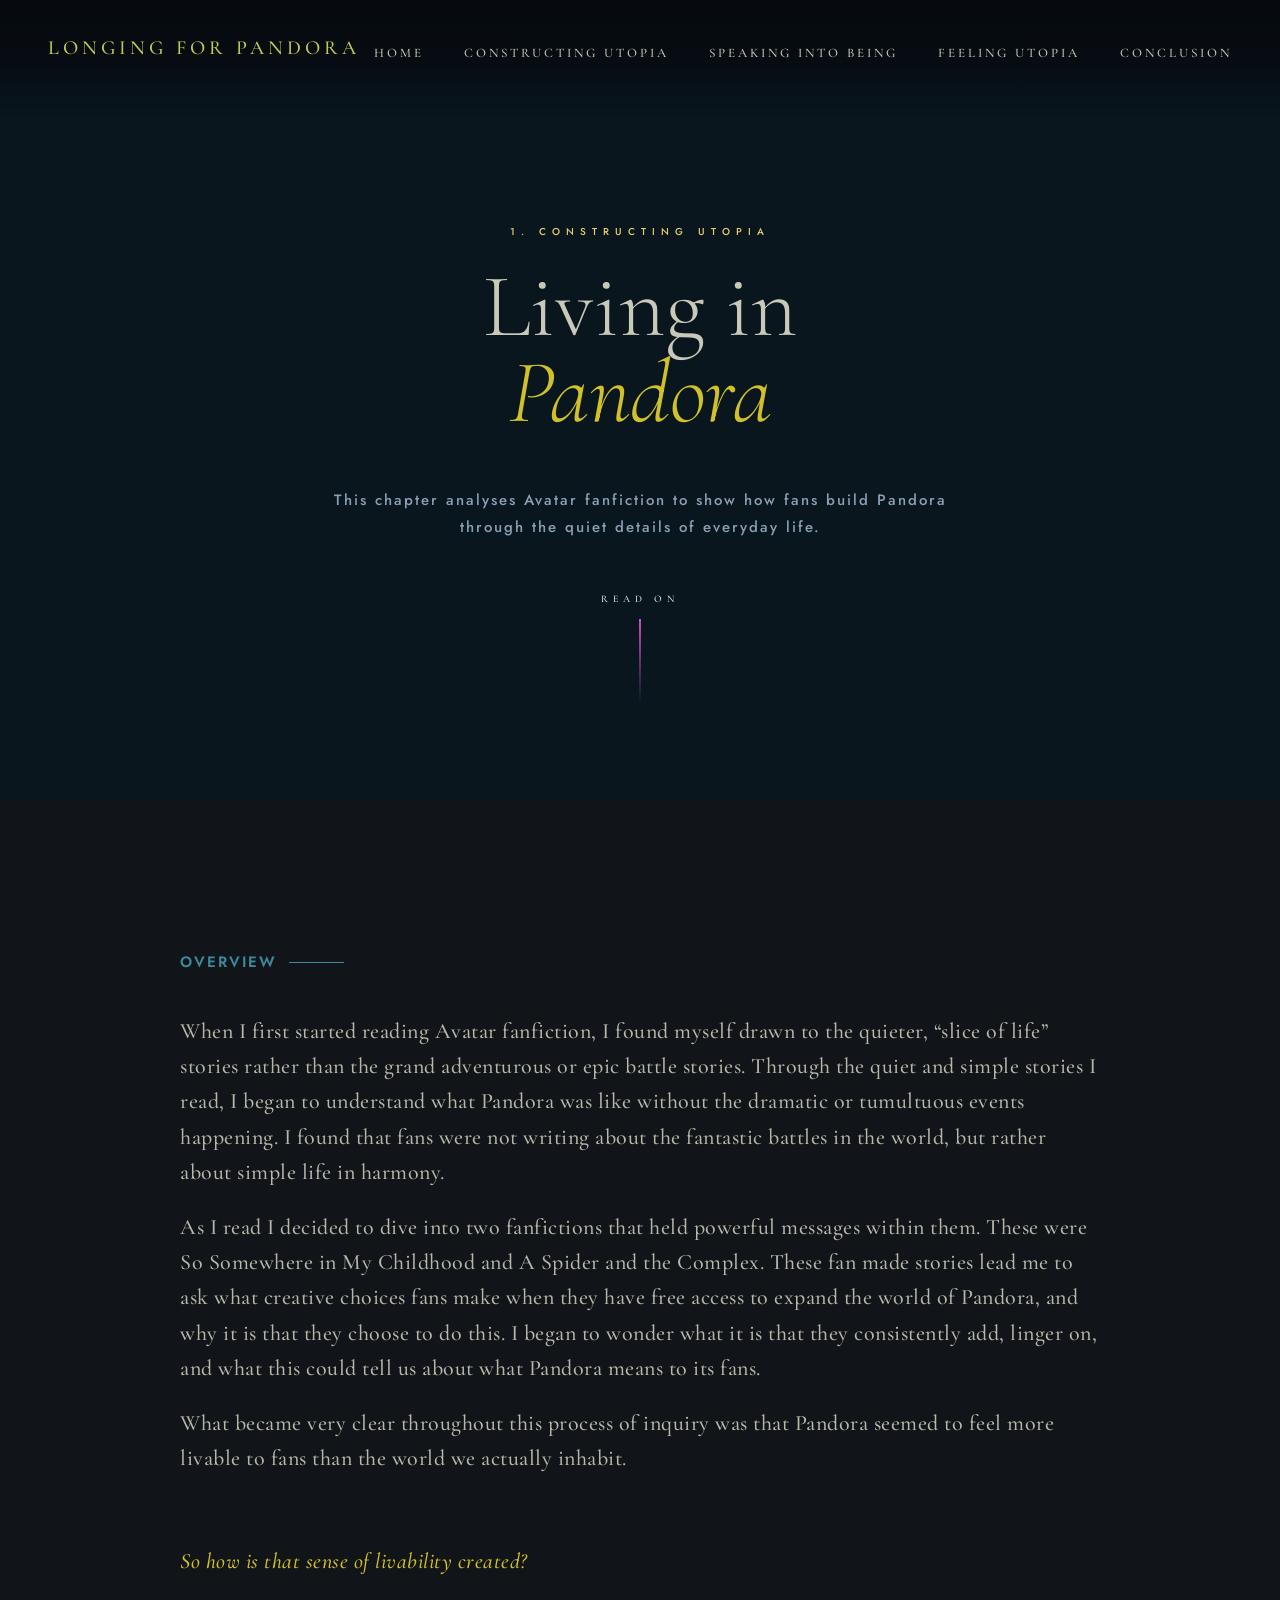
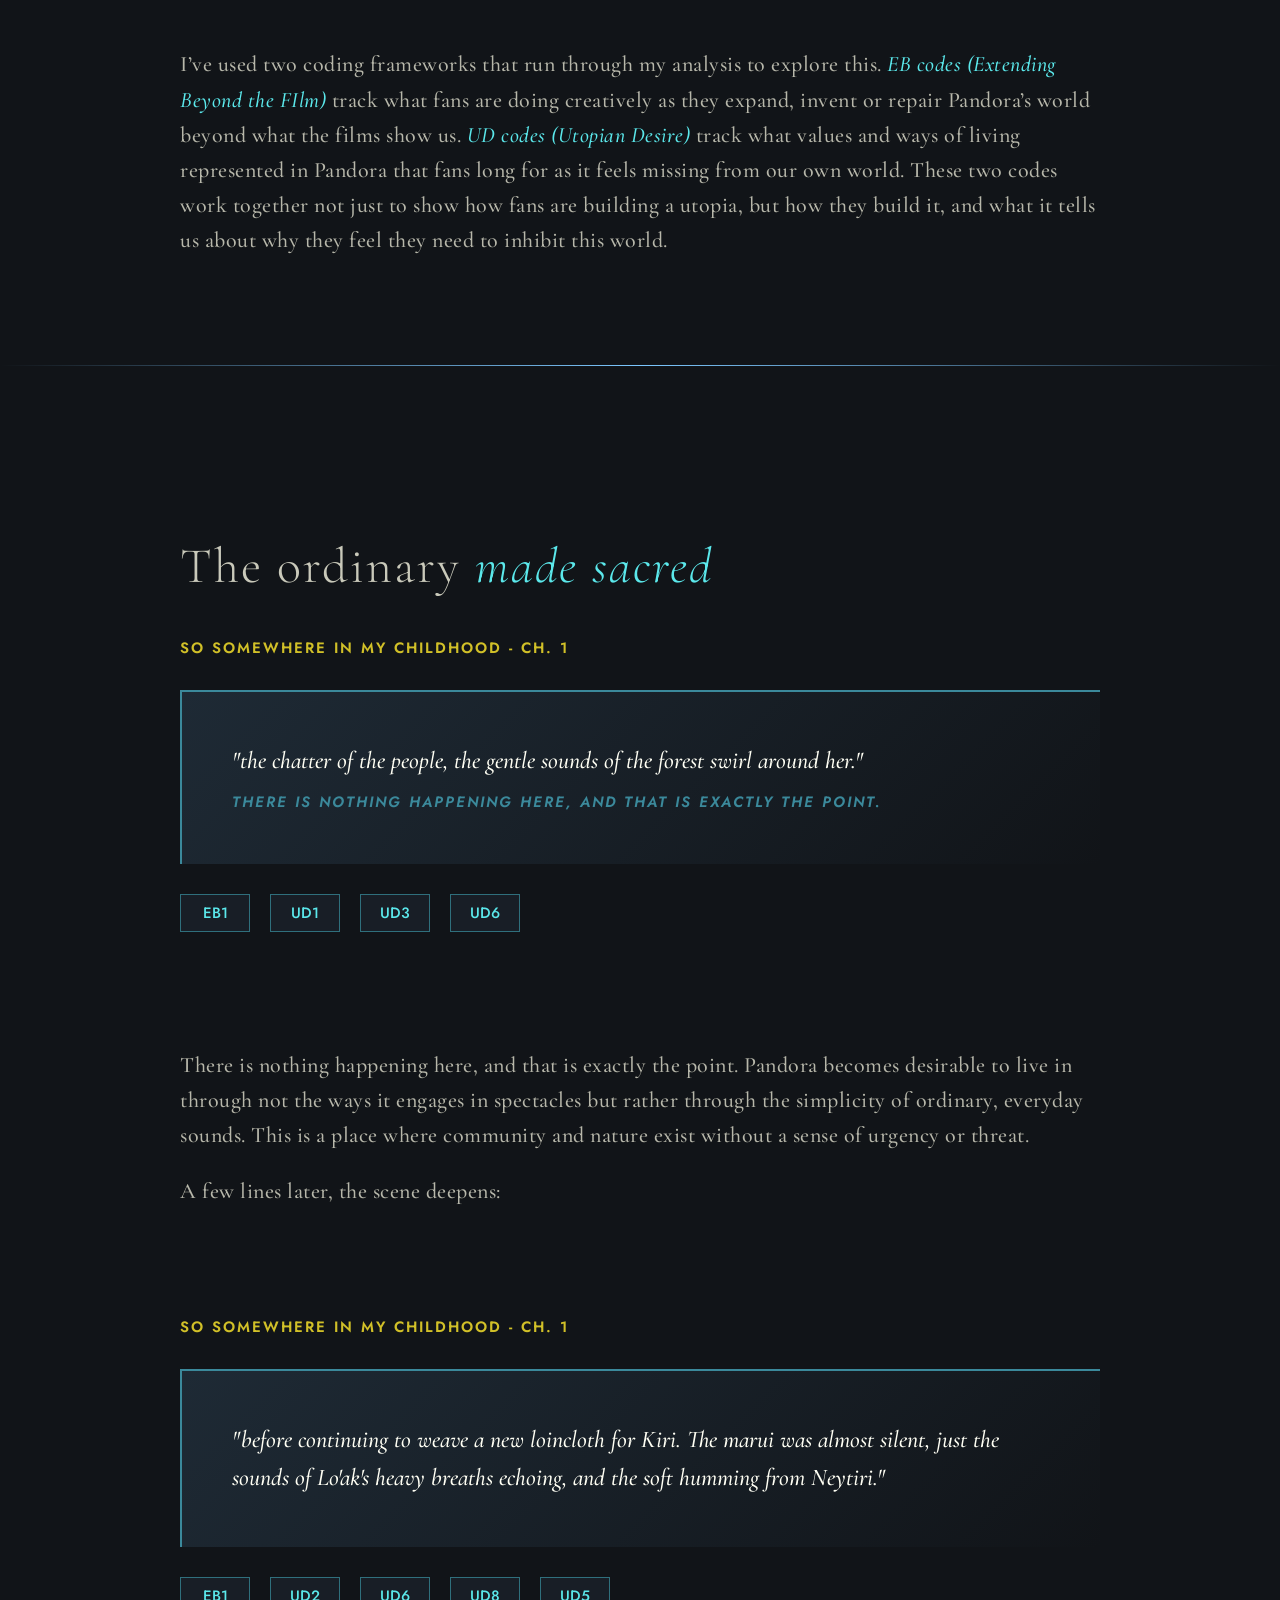
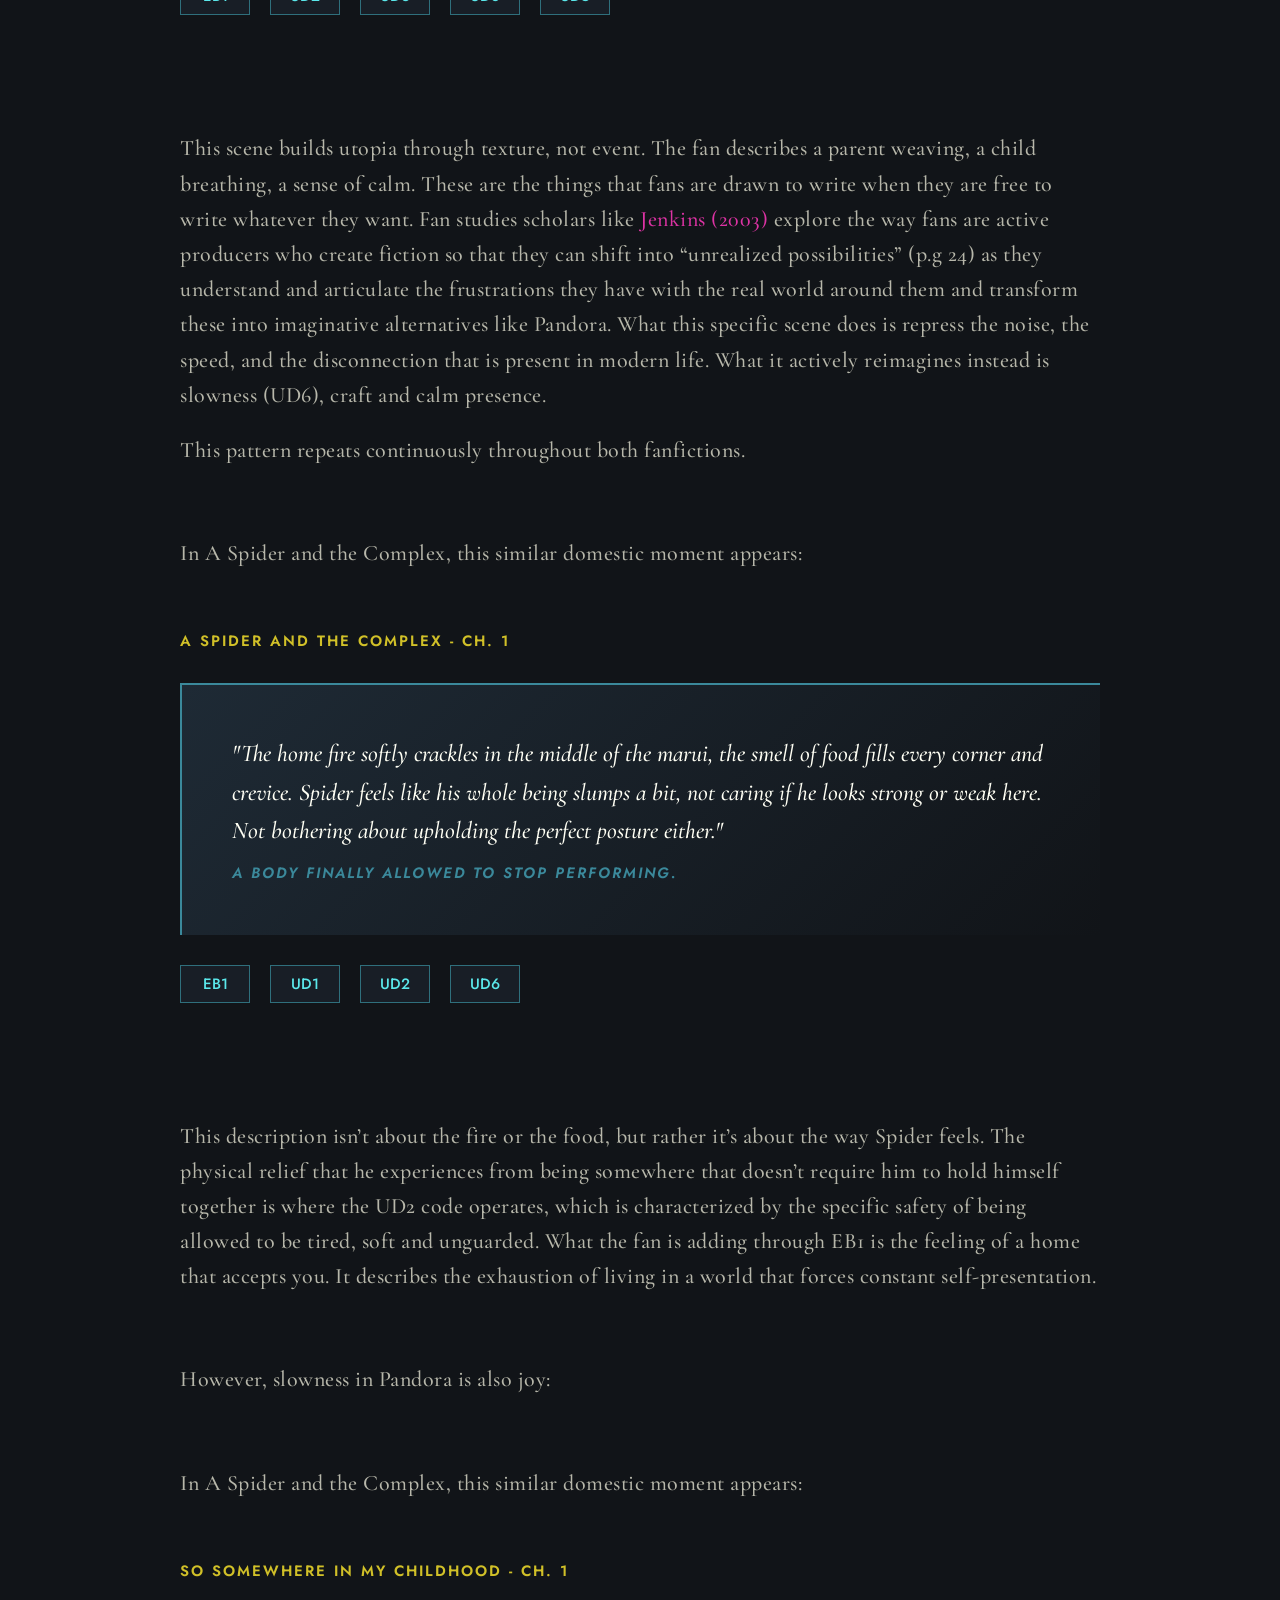
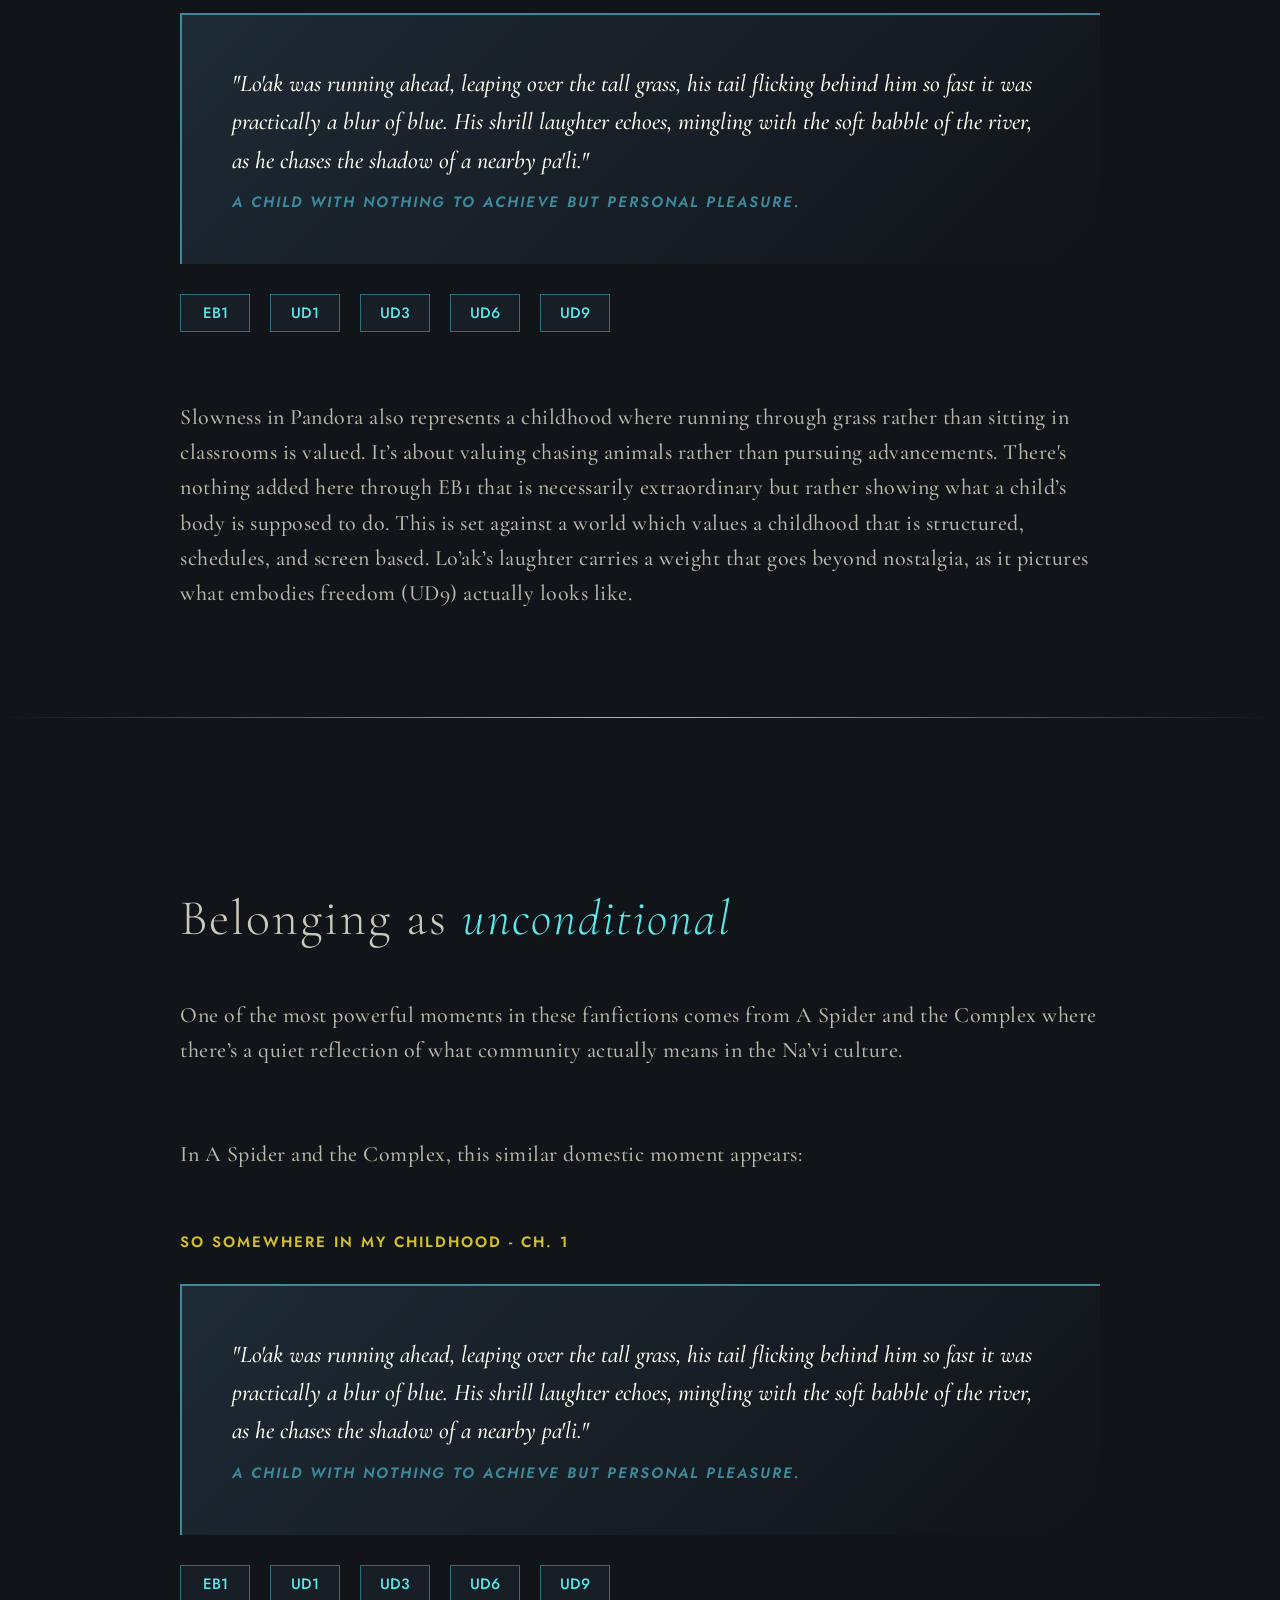
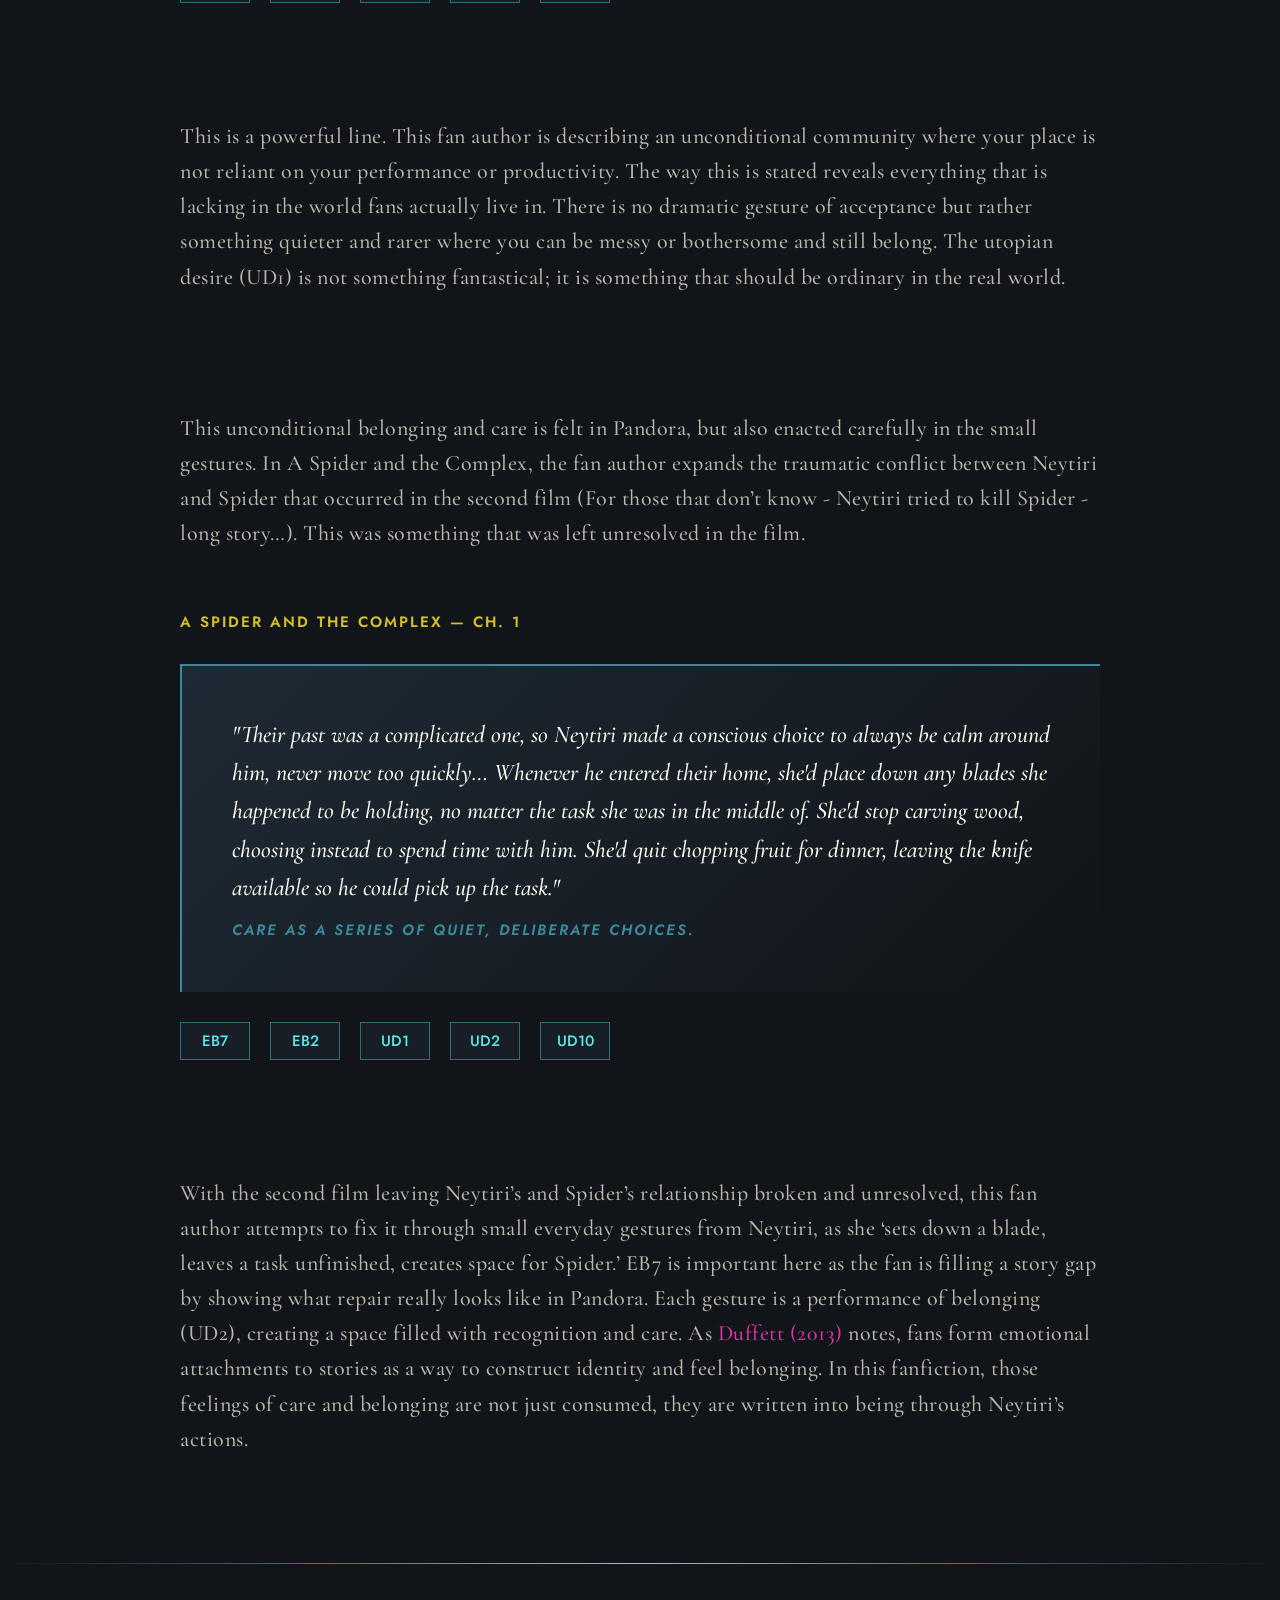
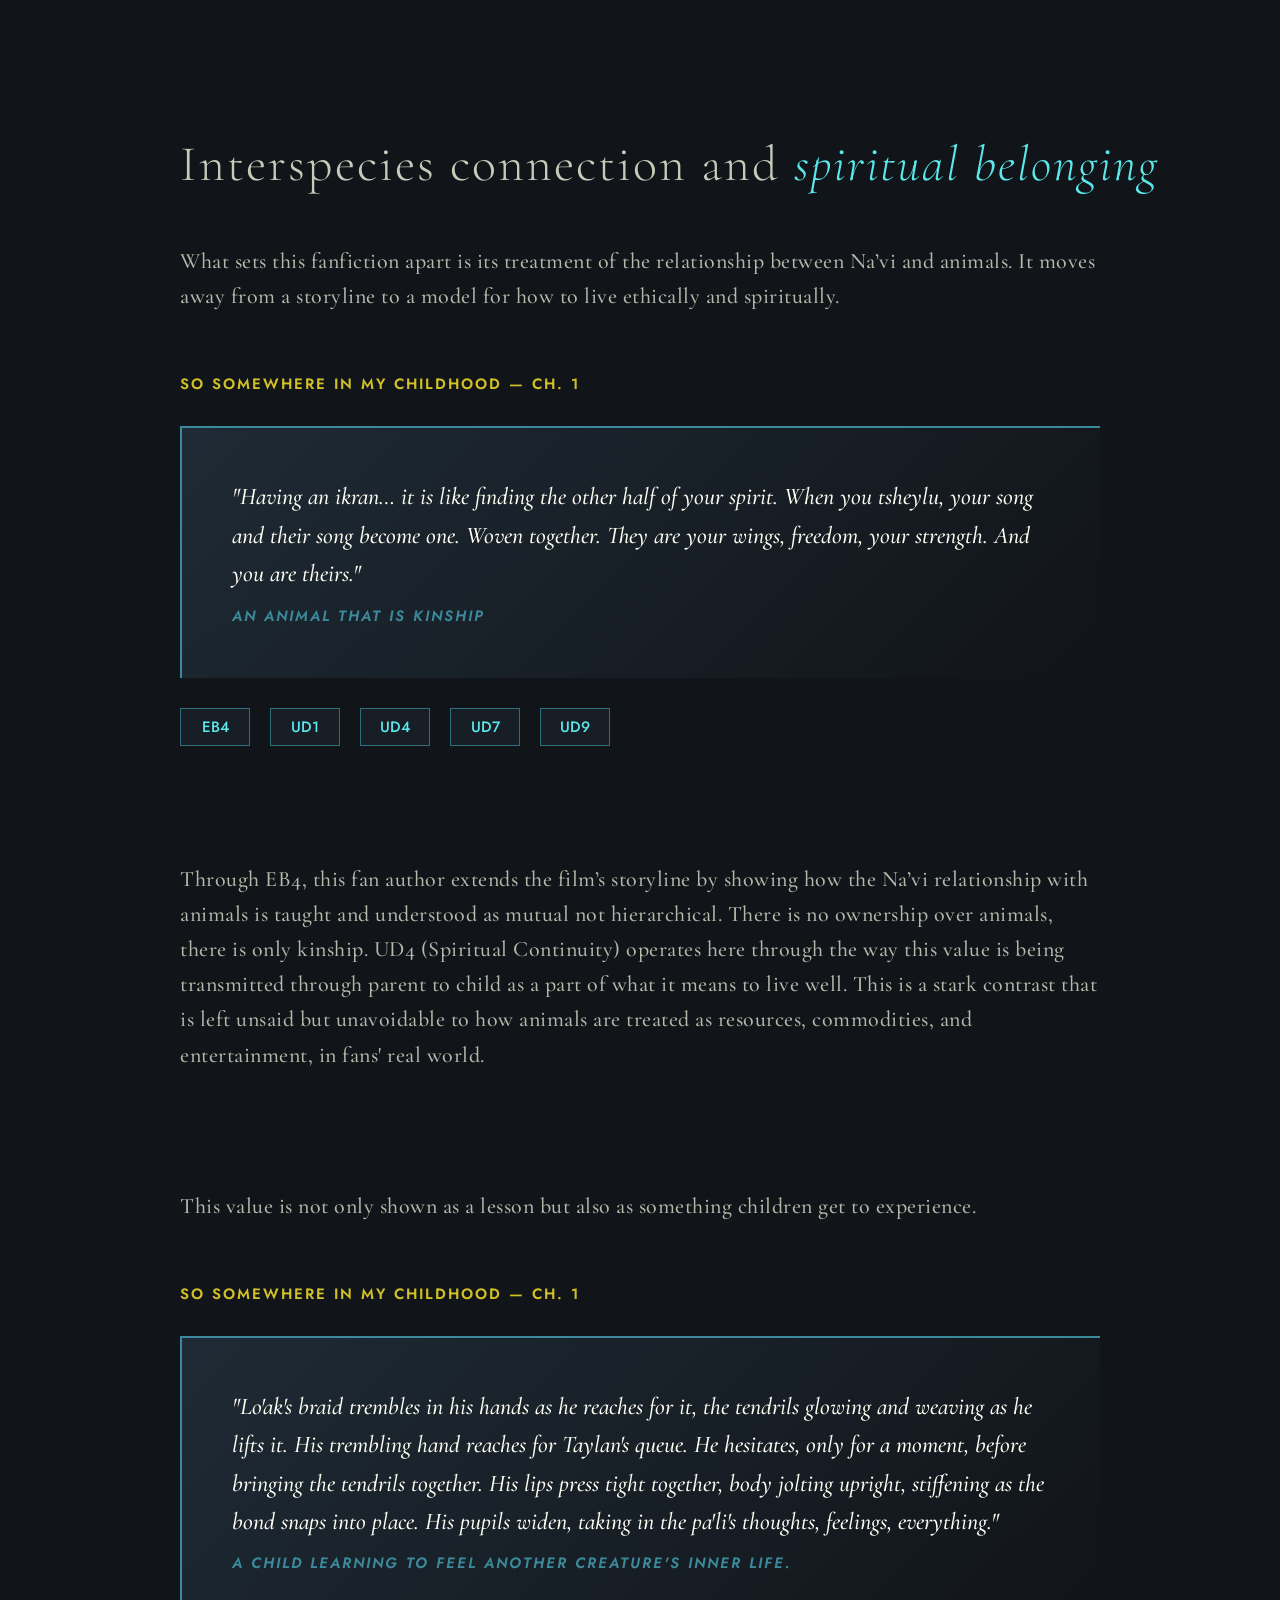
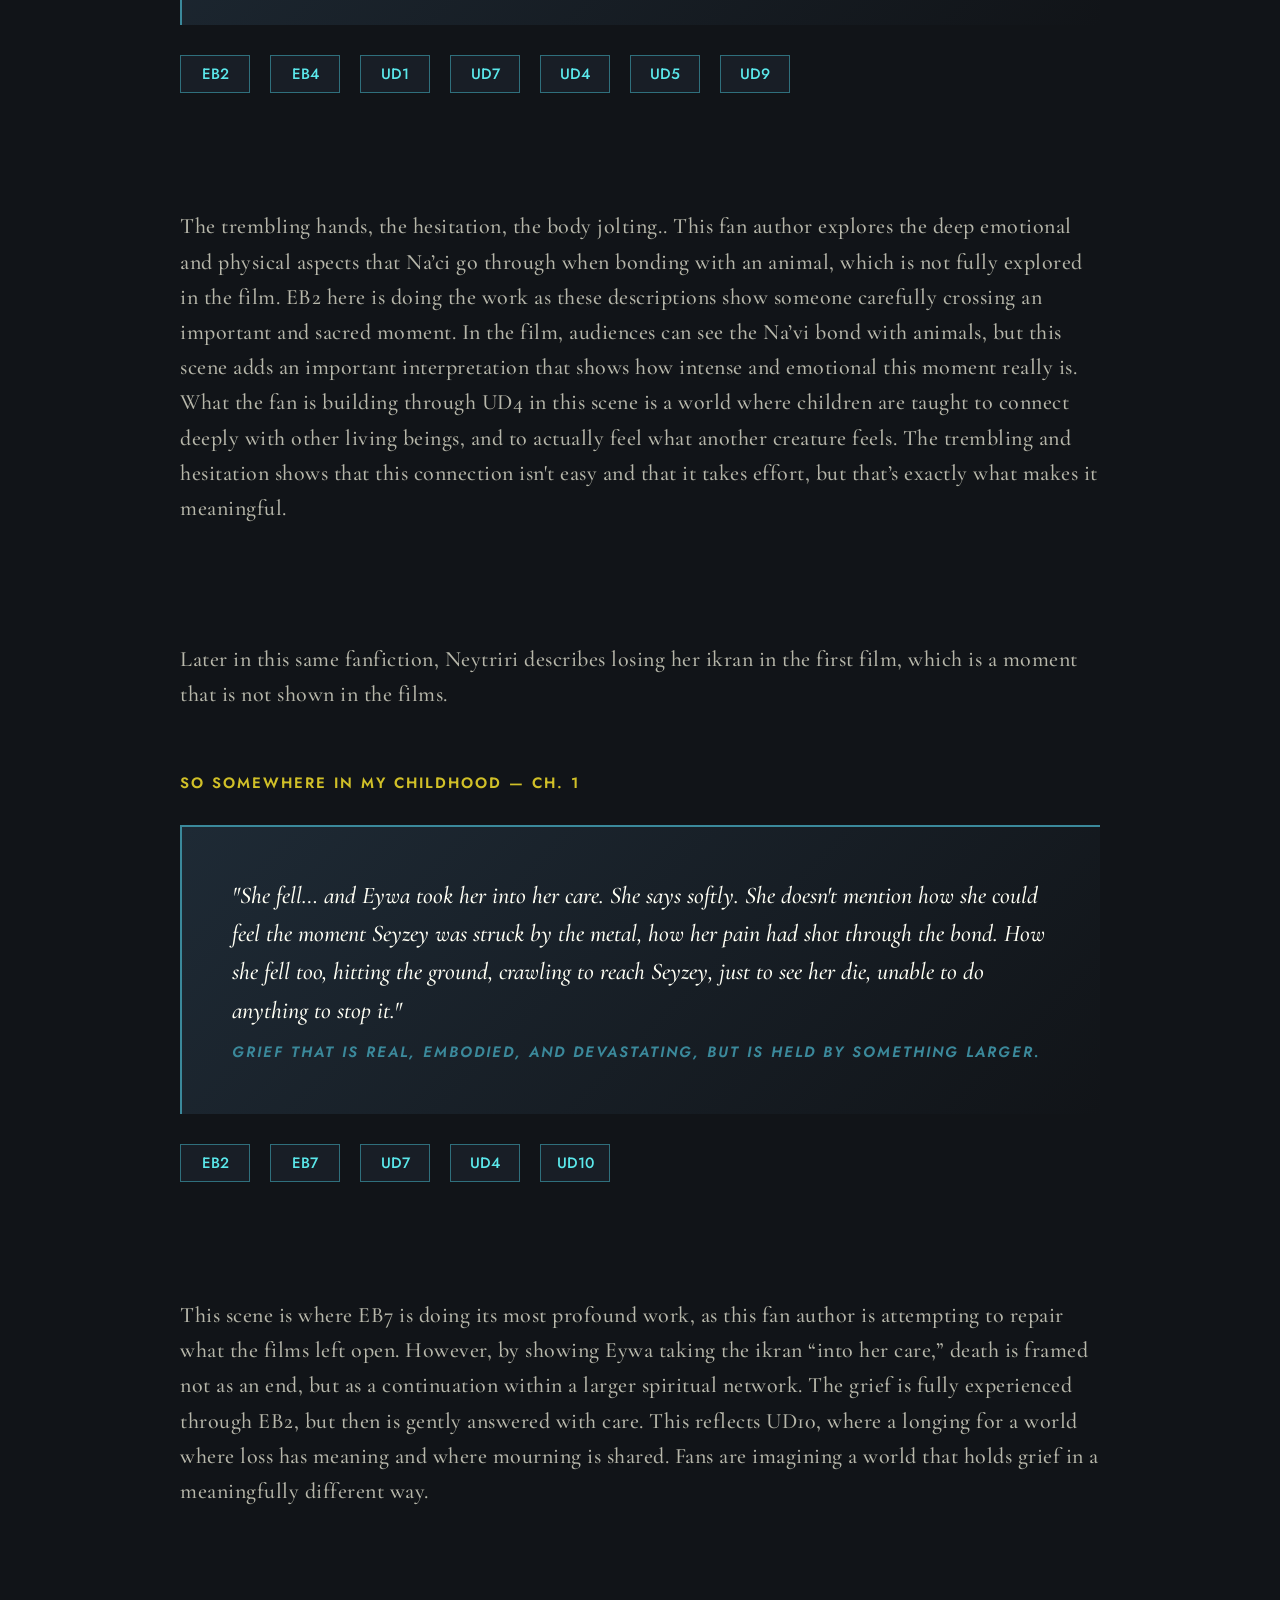
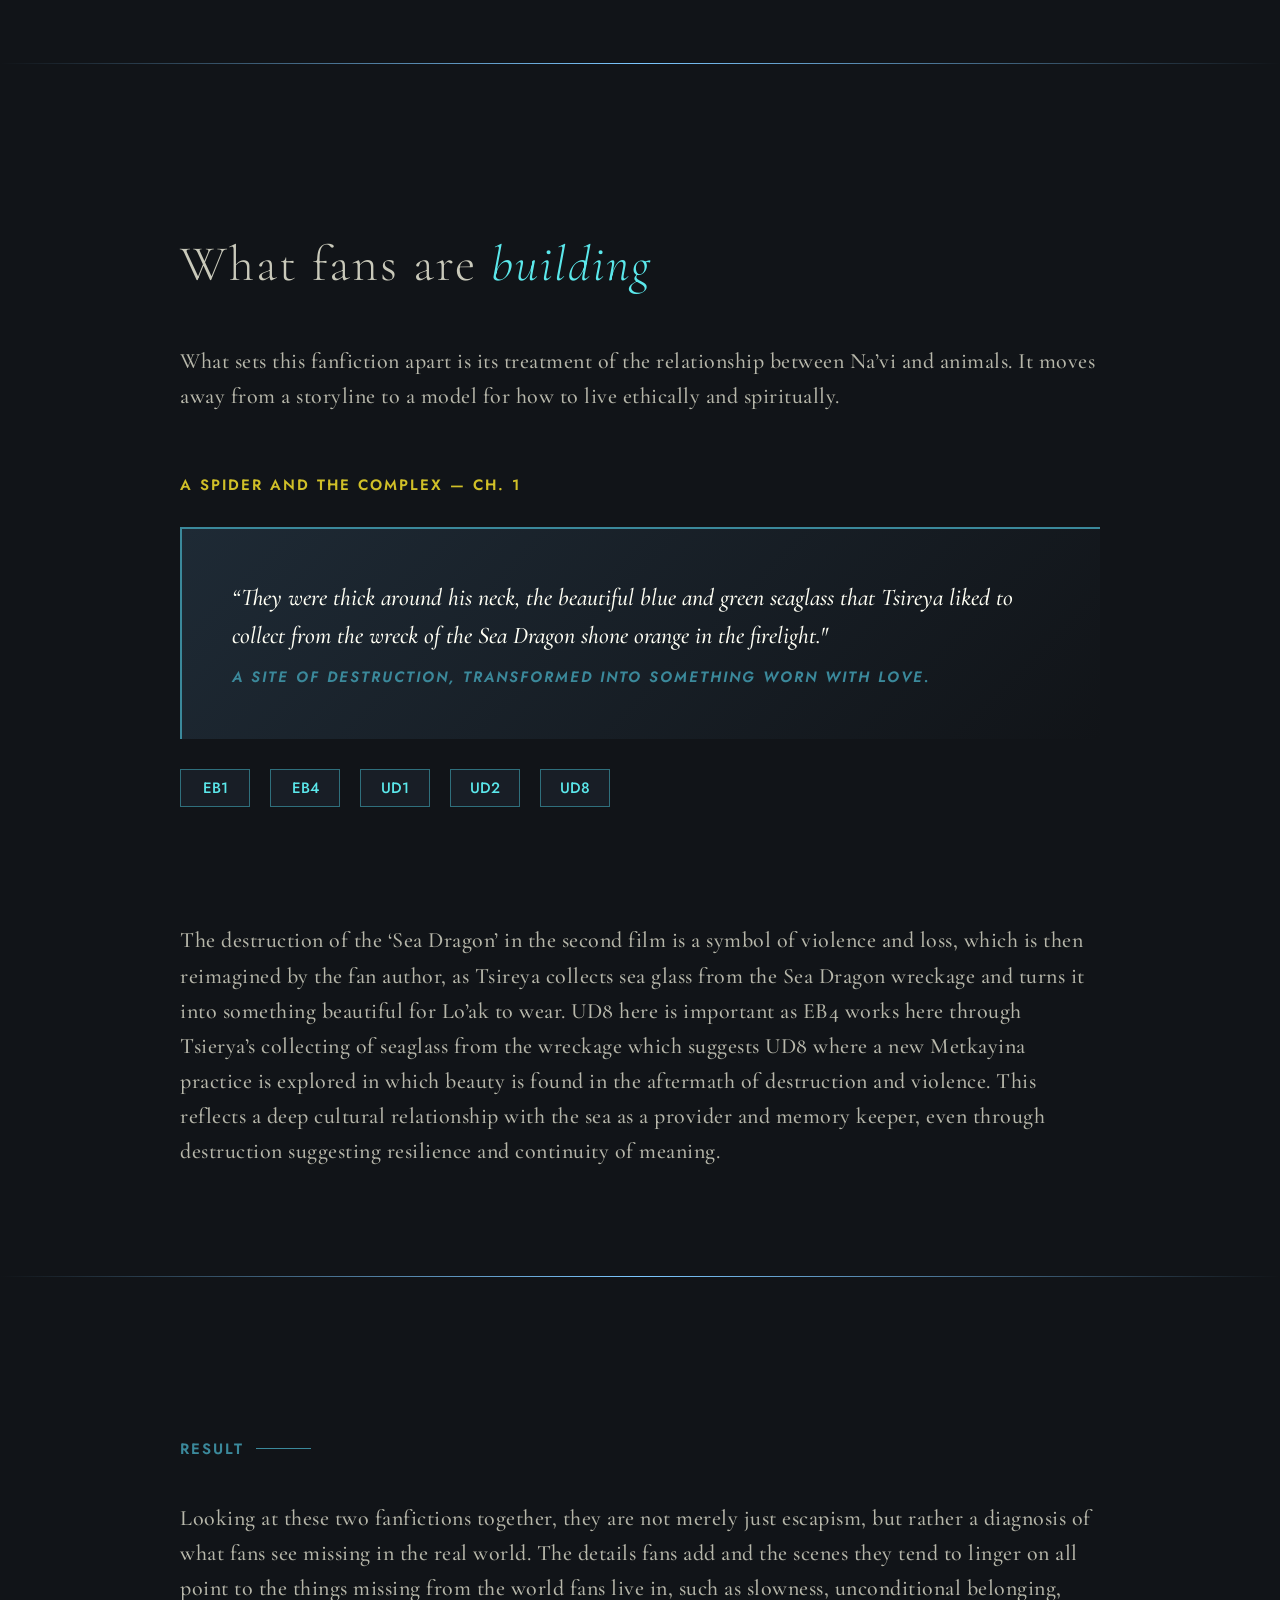
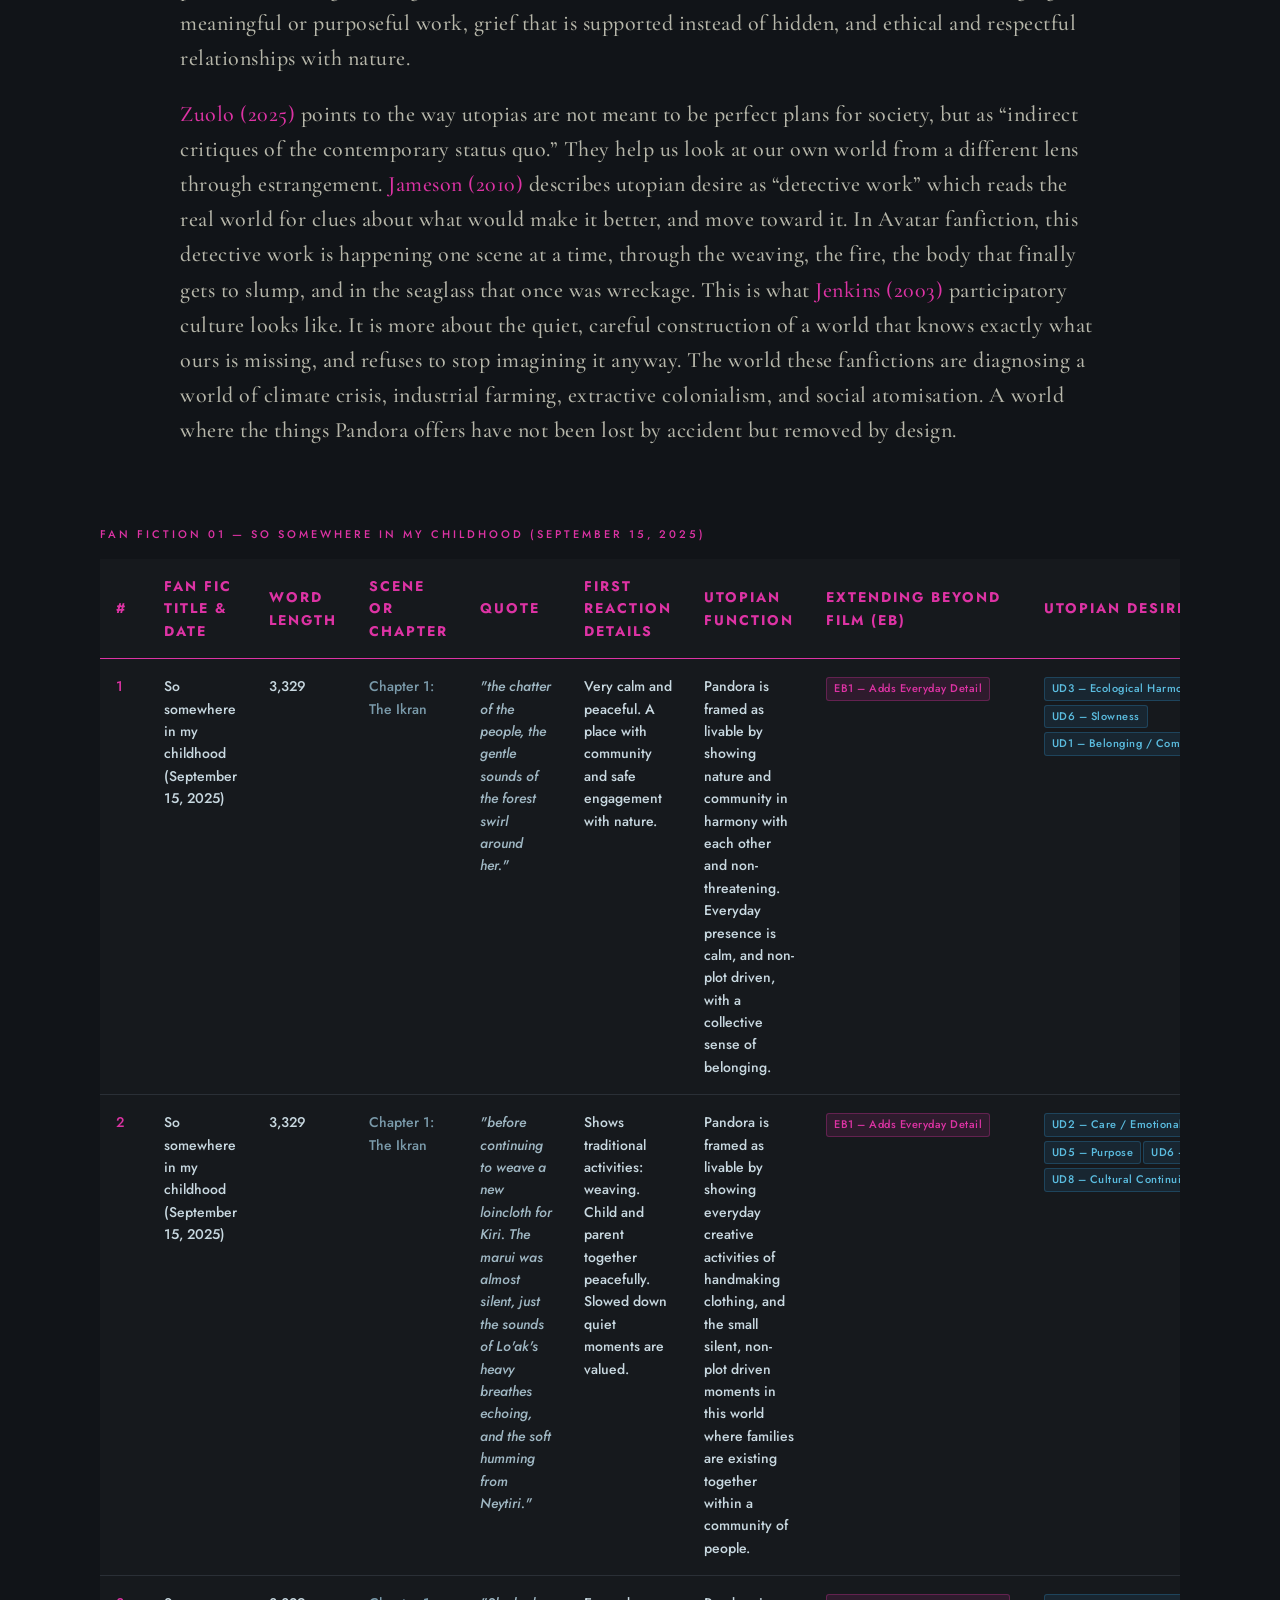
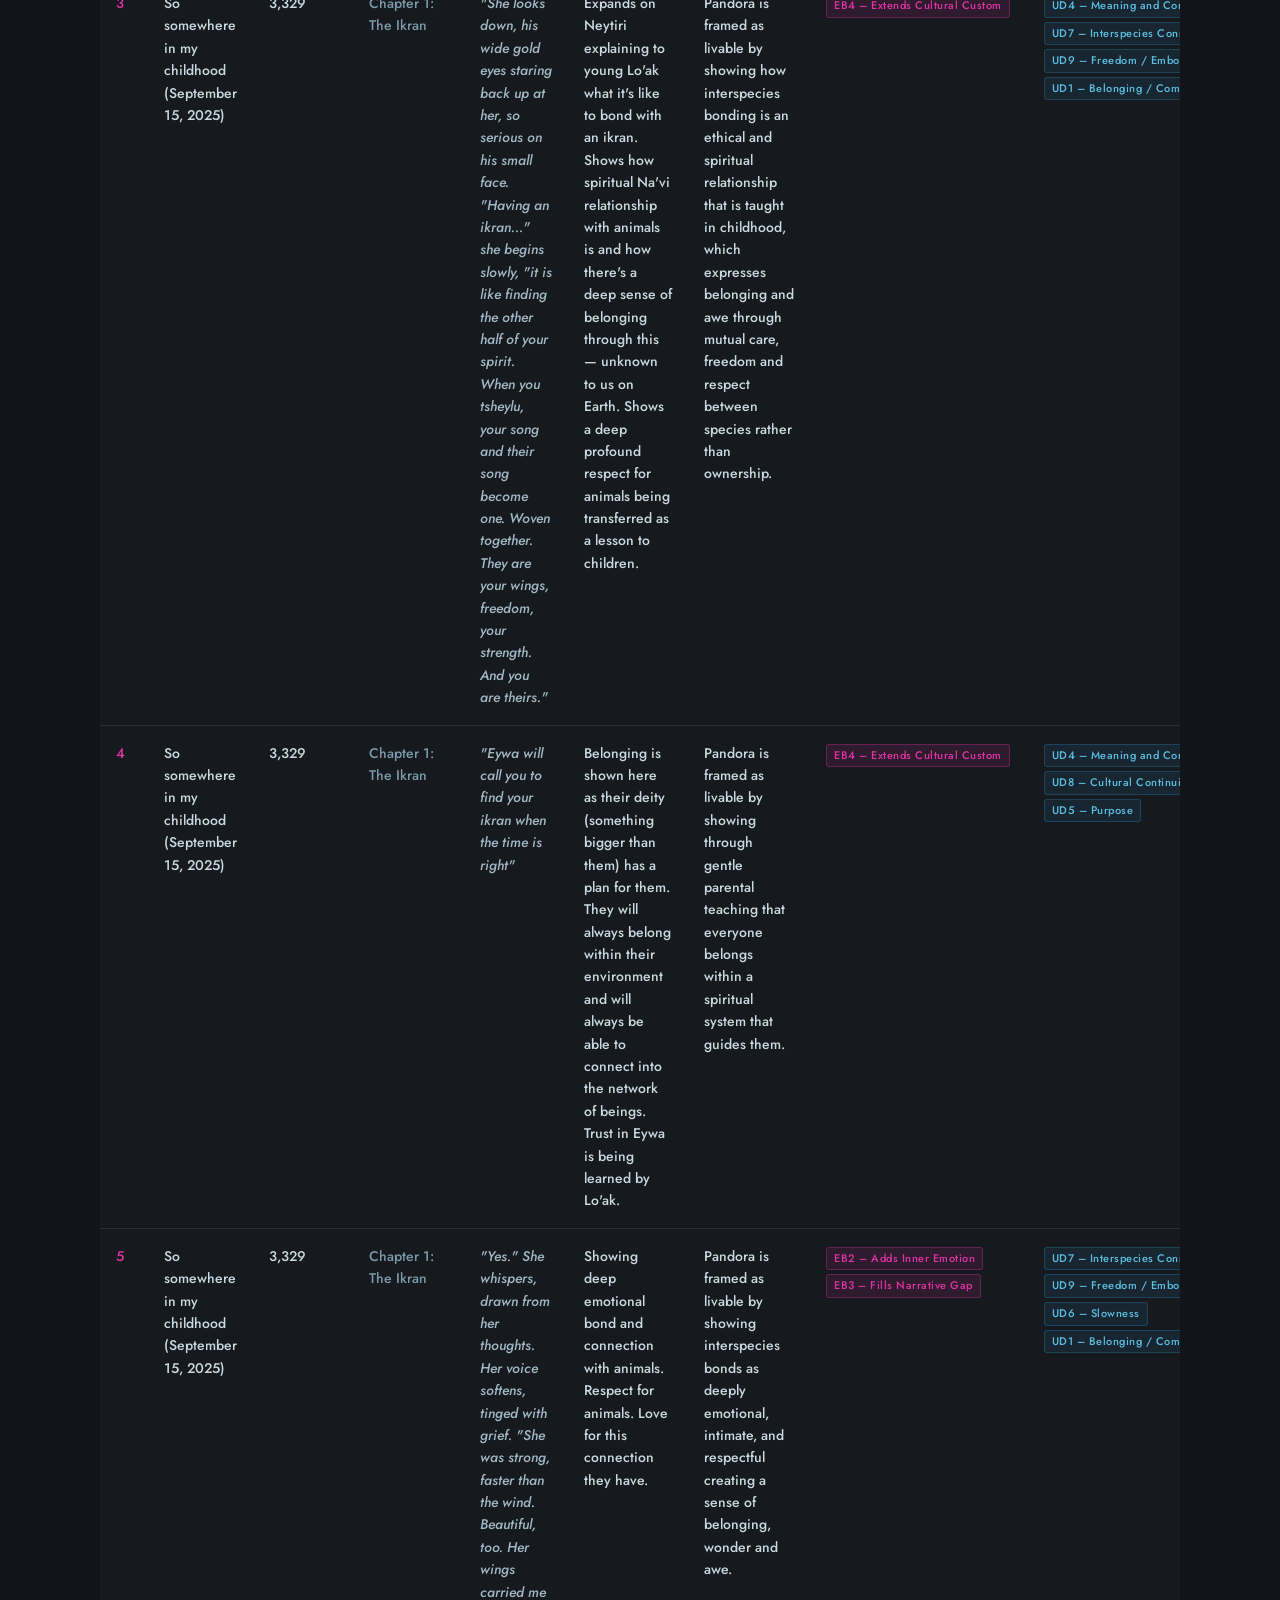
==== commit ba9fb02b: "Update c-utopia.html" ====
--- a/c-utopia.html
+++ b/c-utopia.html
@@ -903,7 +903,7 @@
           <th>Quote</th>
           <th>First Reaction Details</th>
           <th>Utopian Function</th>
-          <th>Extending Beyond Film (EBF)</th>
+          <th>Extending Beyond Film (EB)</th>
           <th>Utopian Desire (UD)</th>
         </tr>
       </thead>
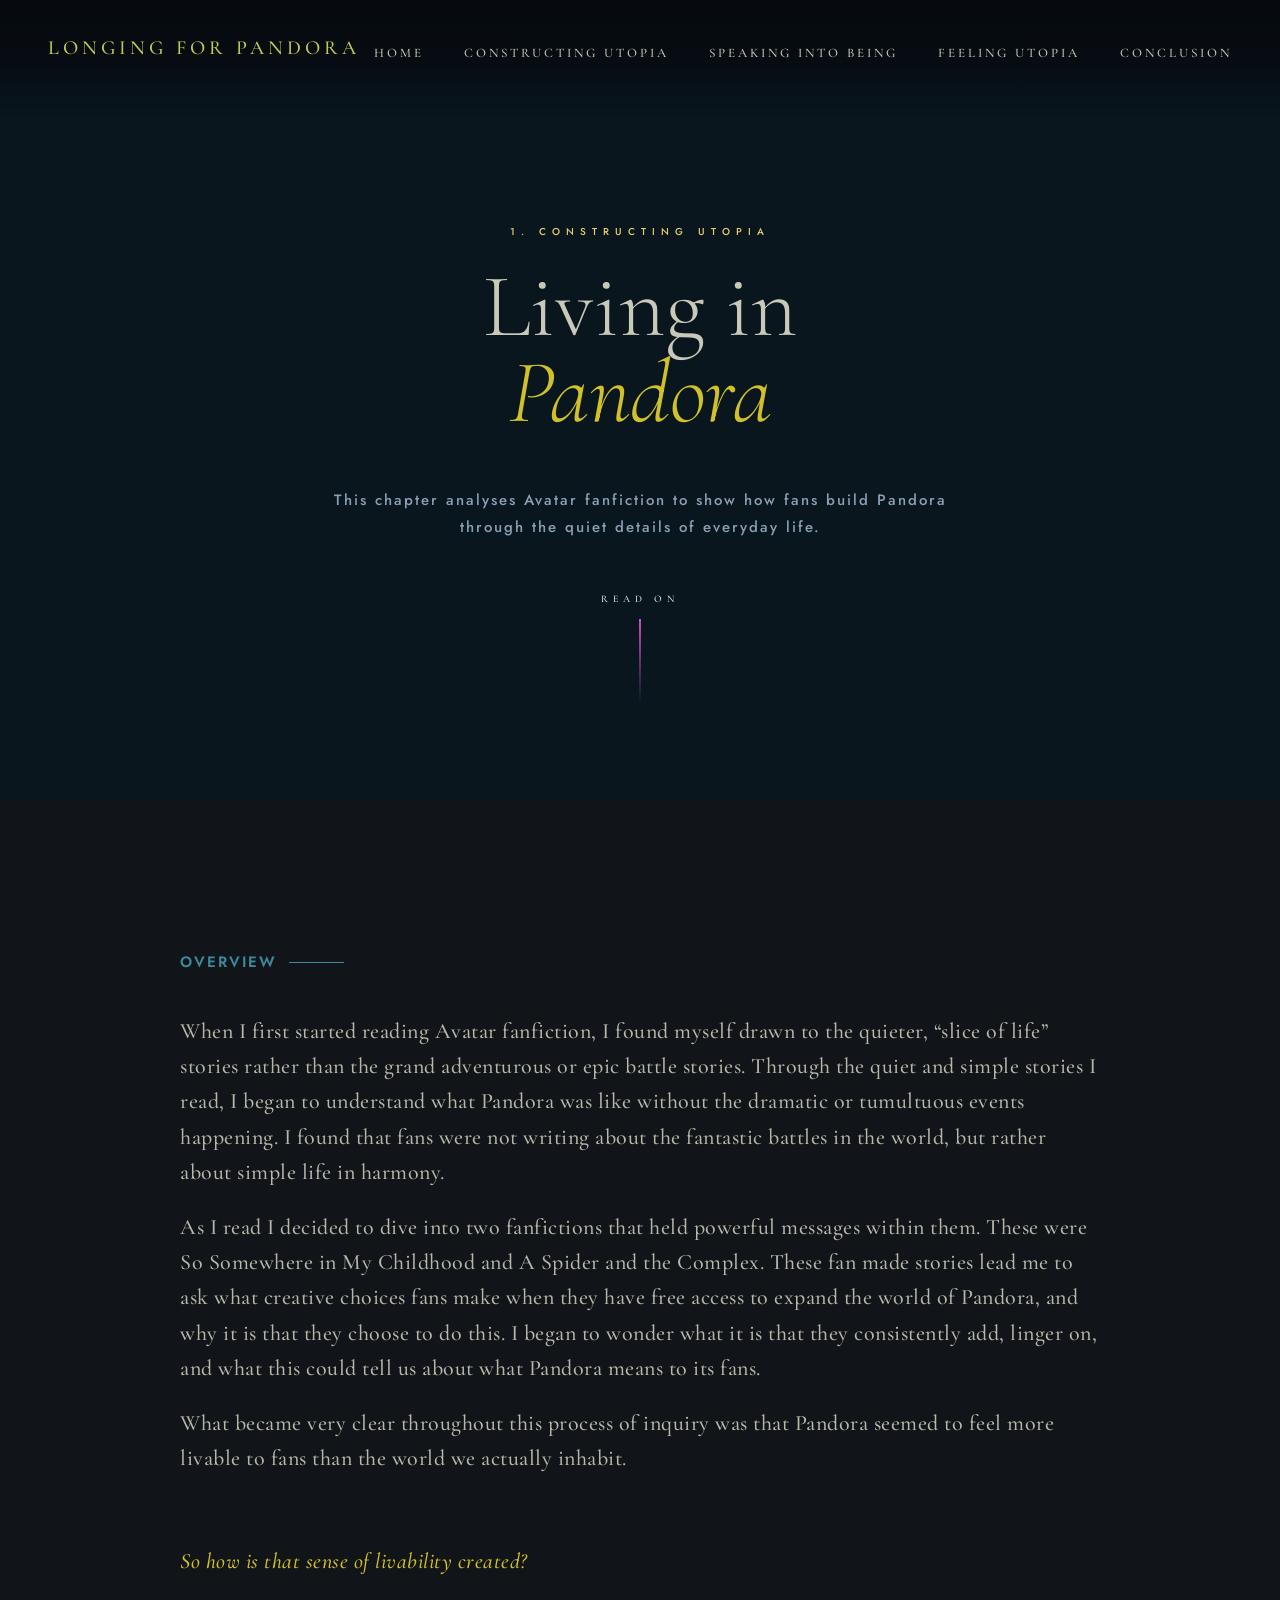
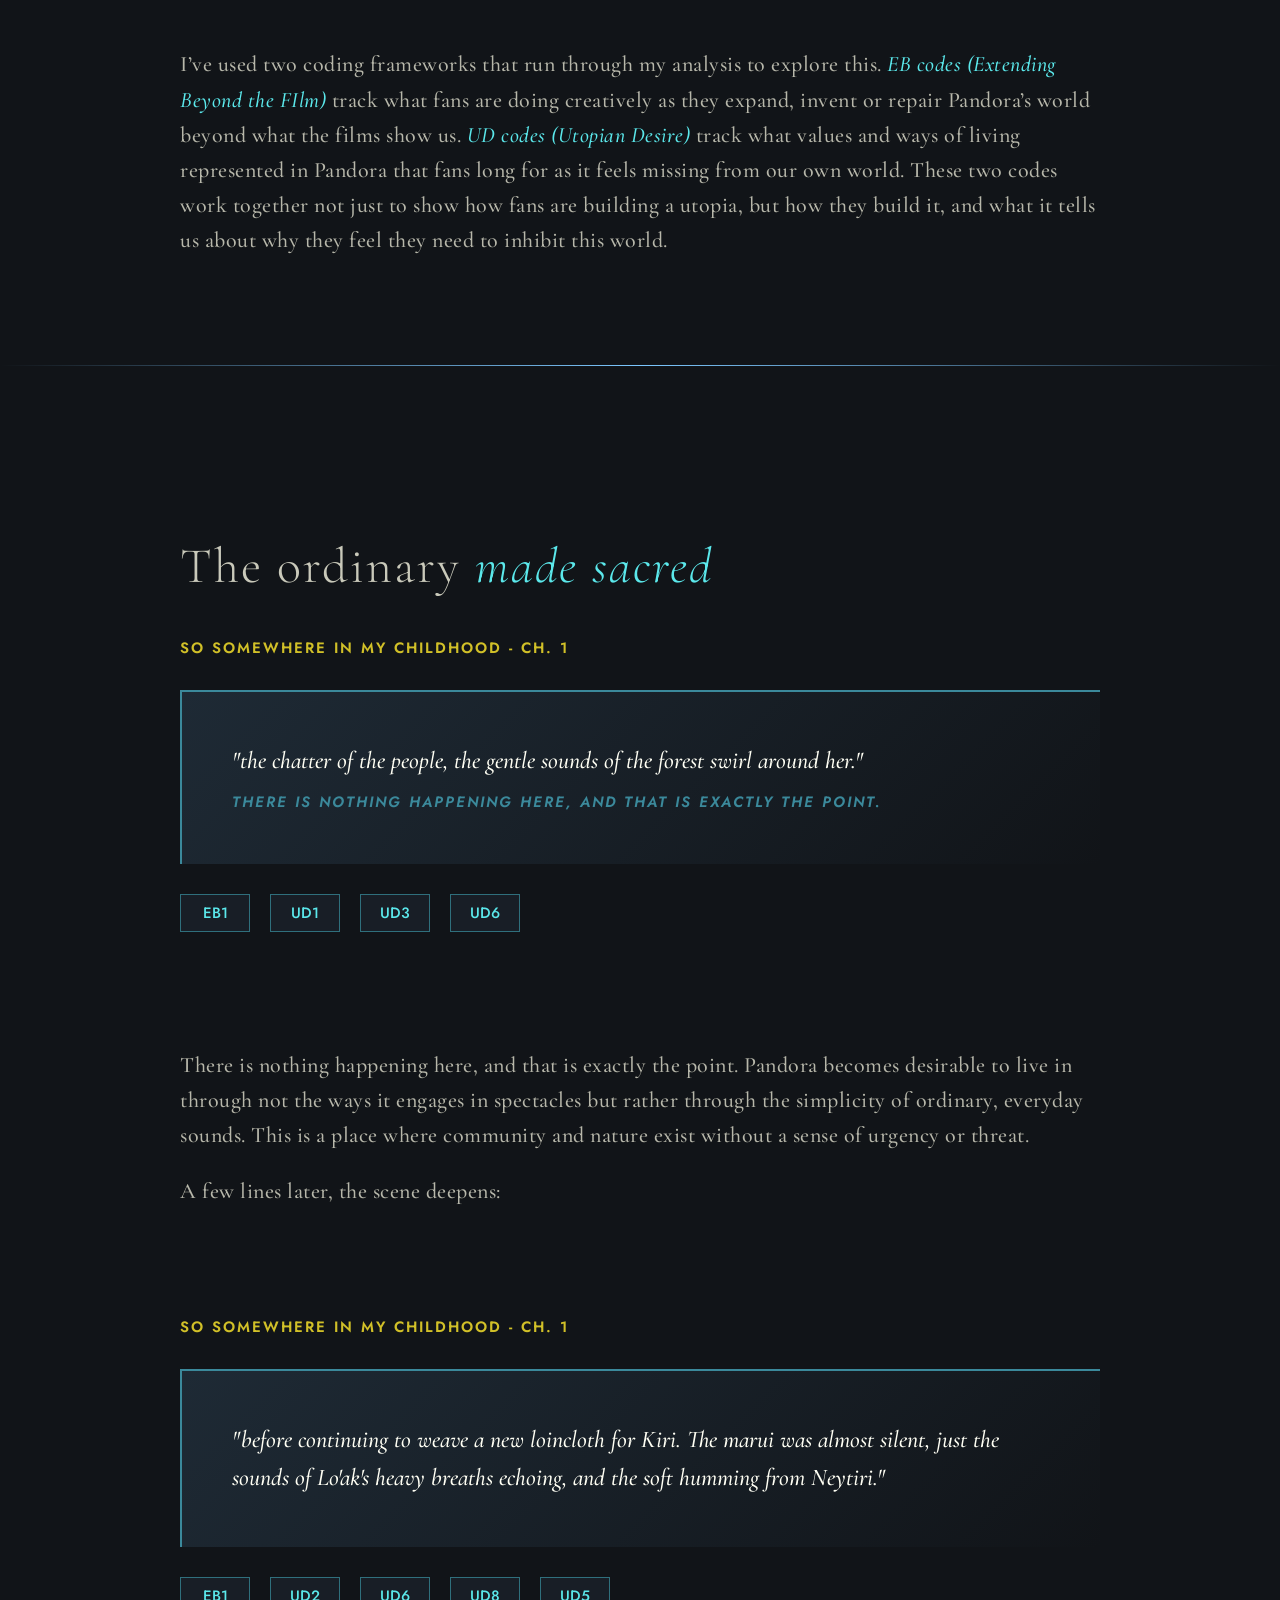
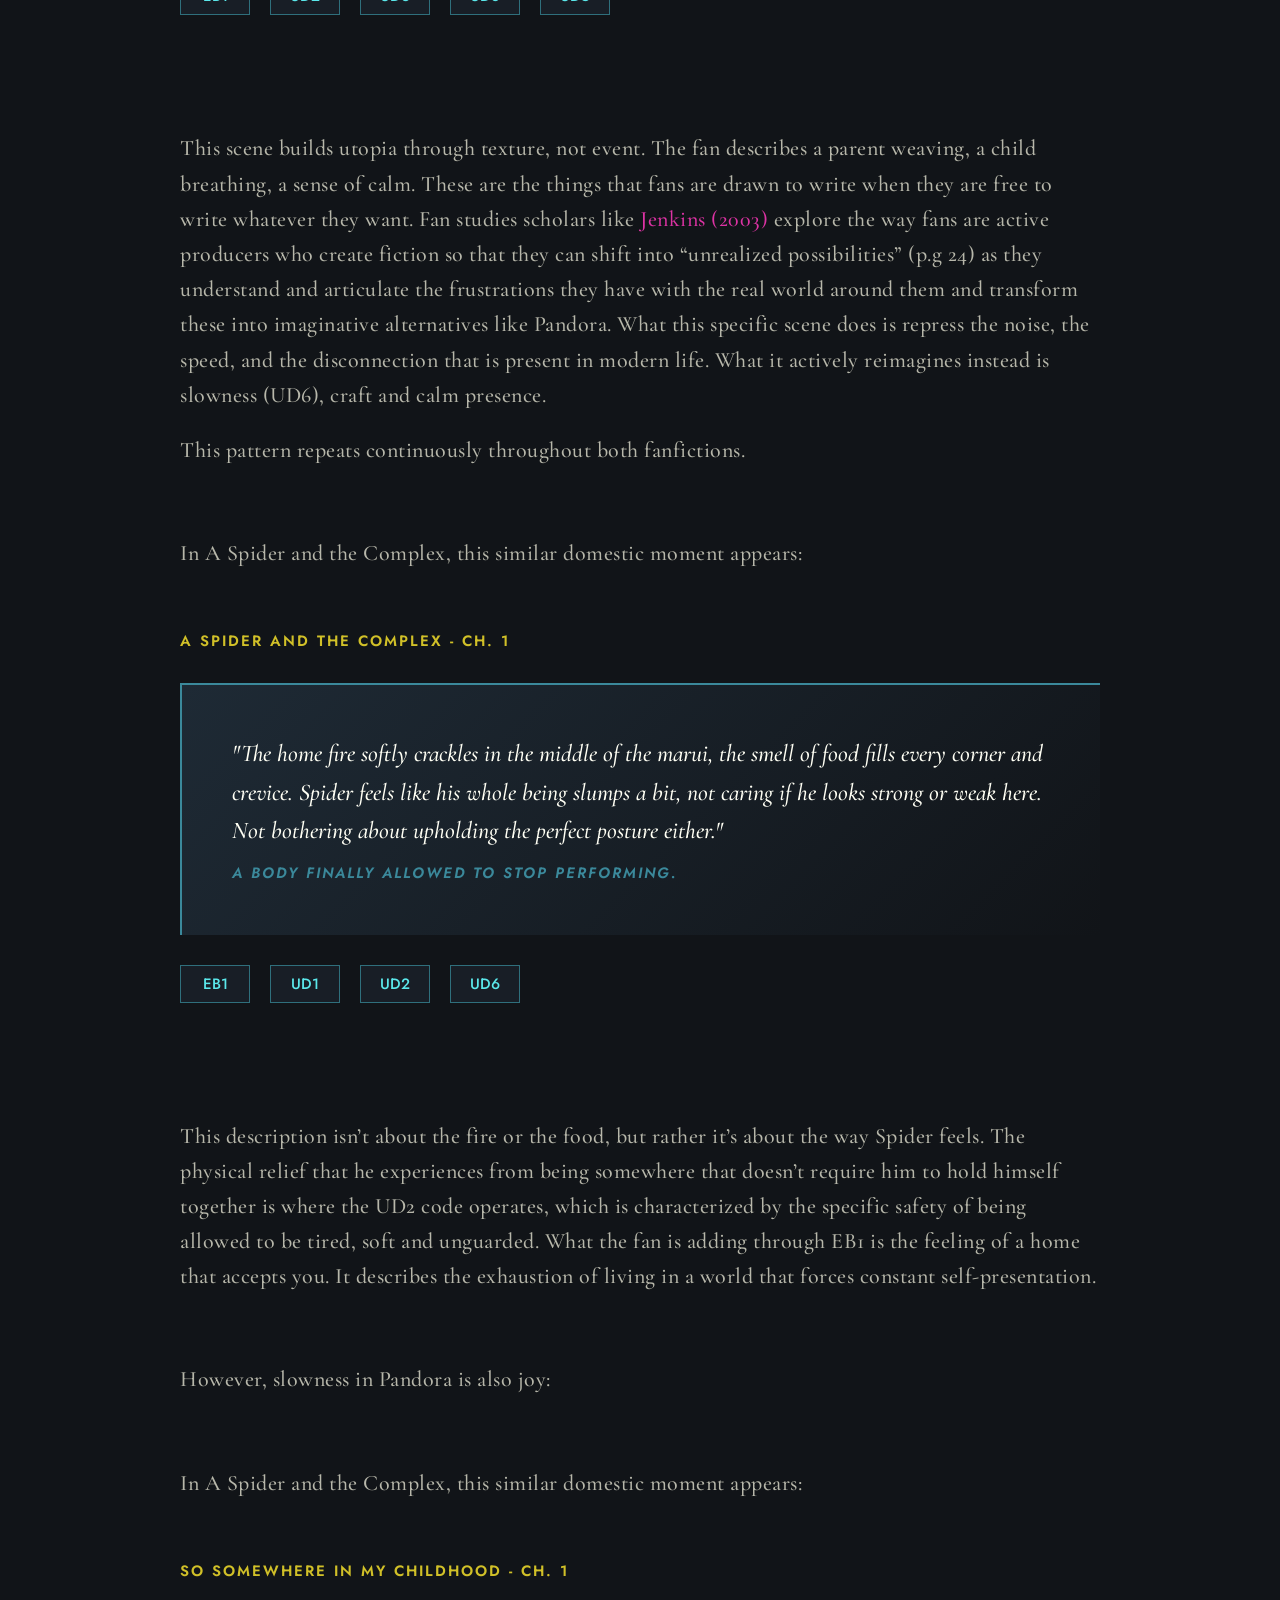
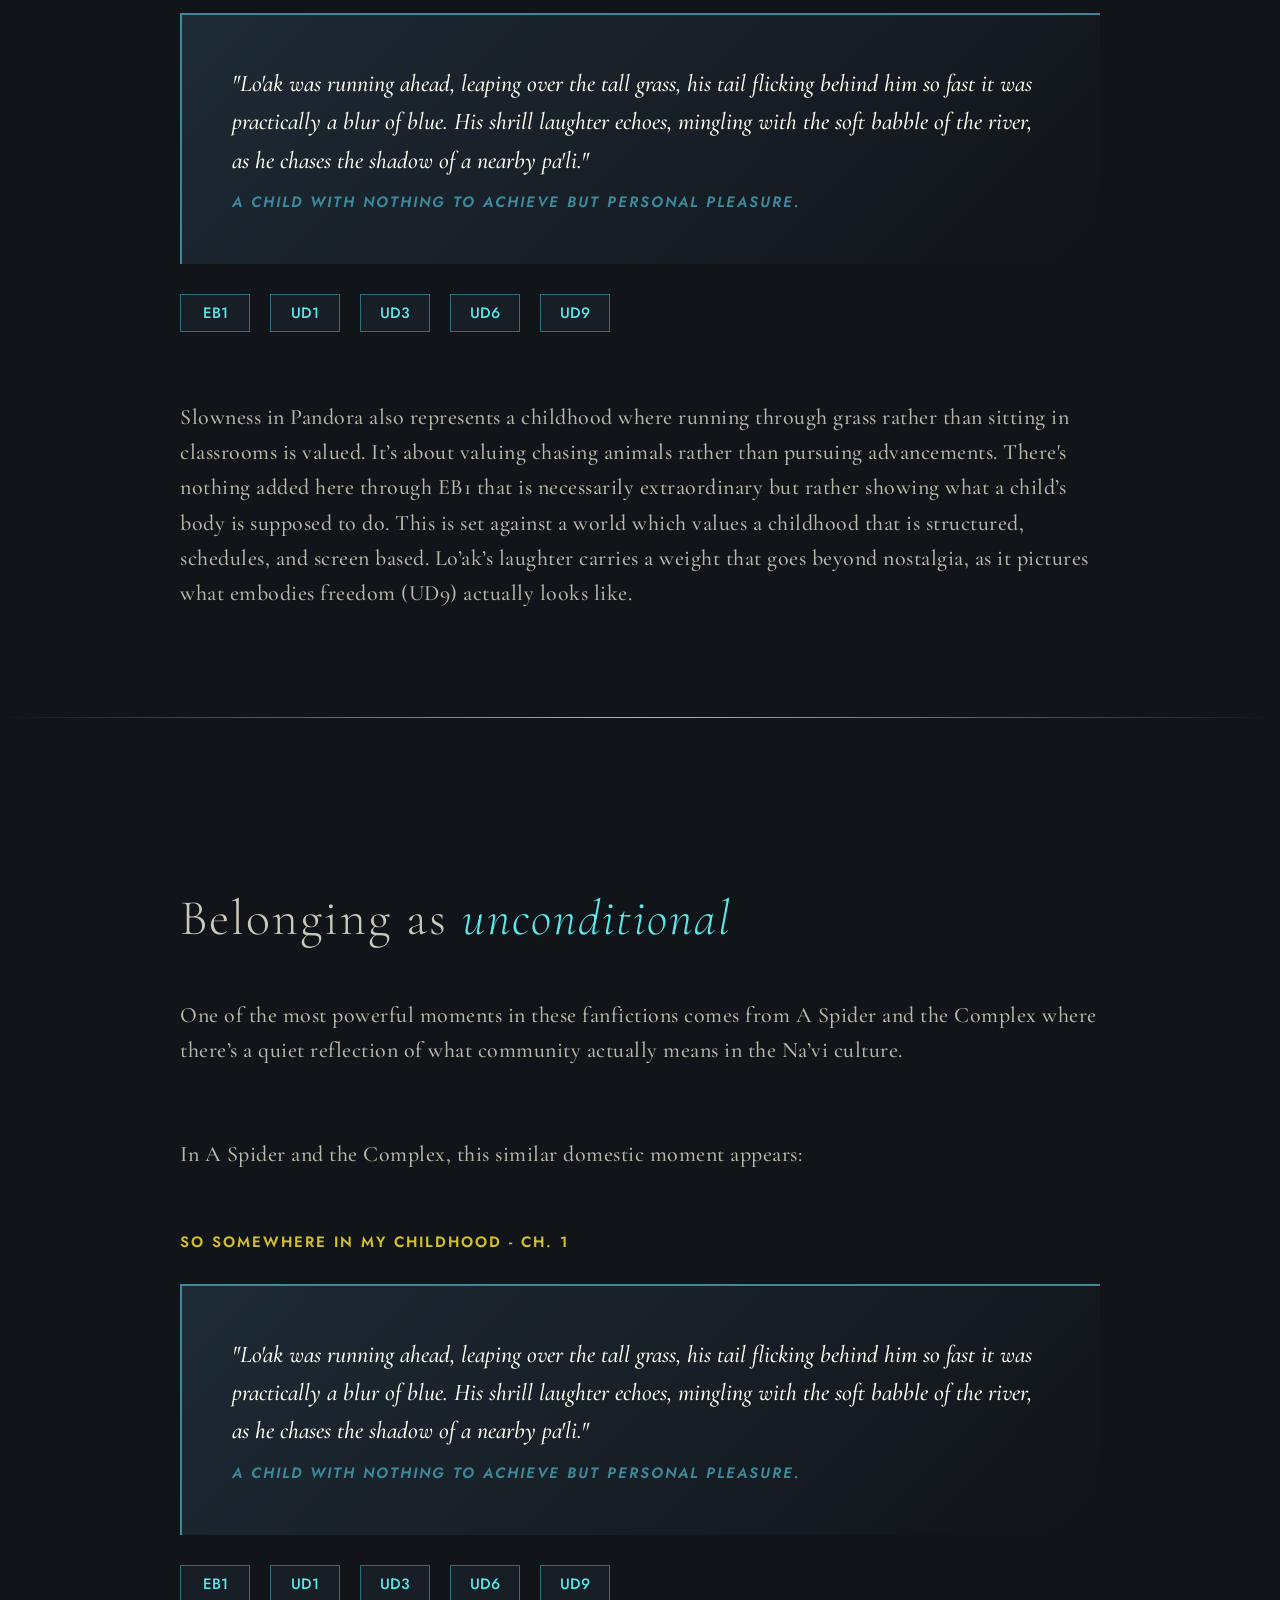
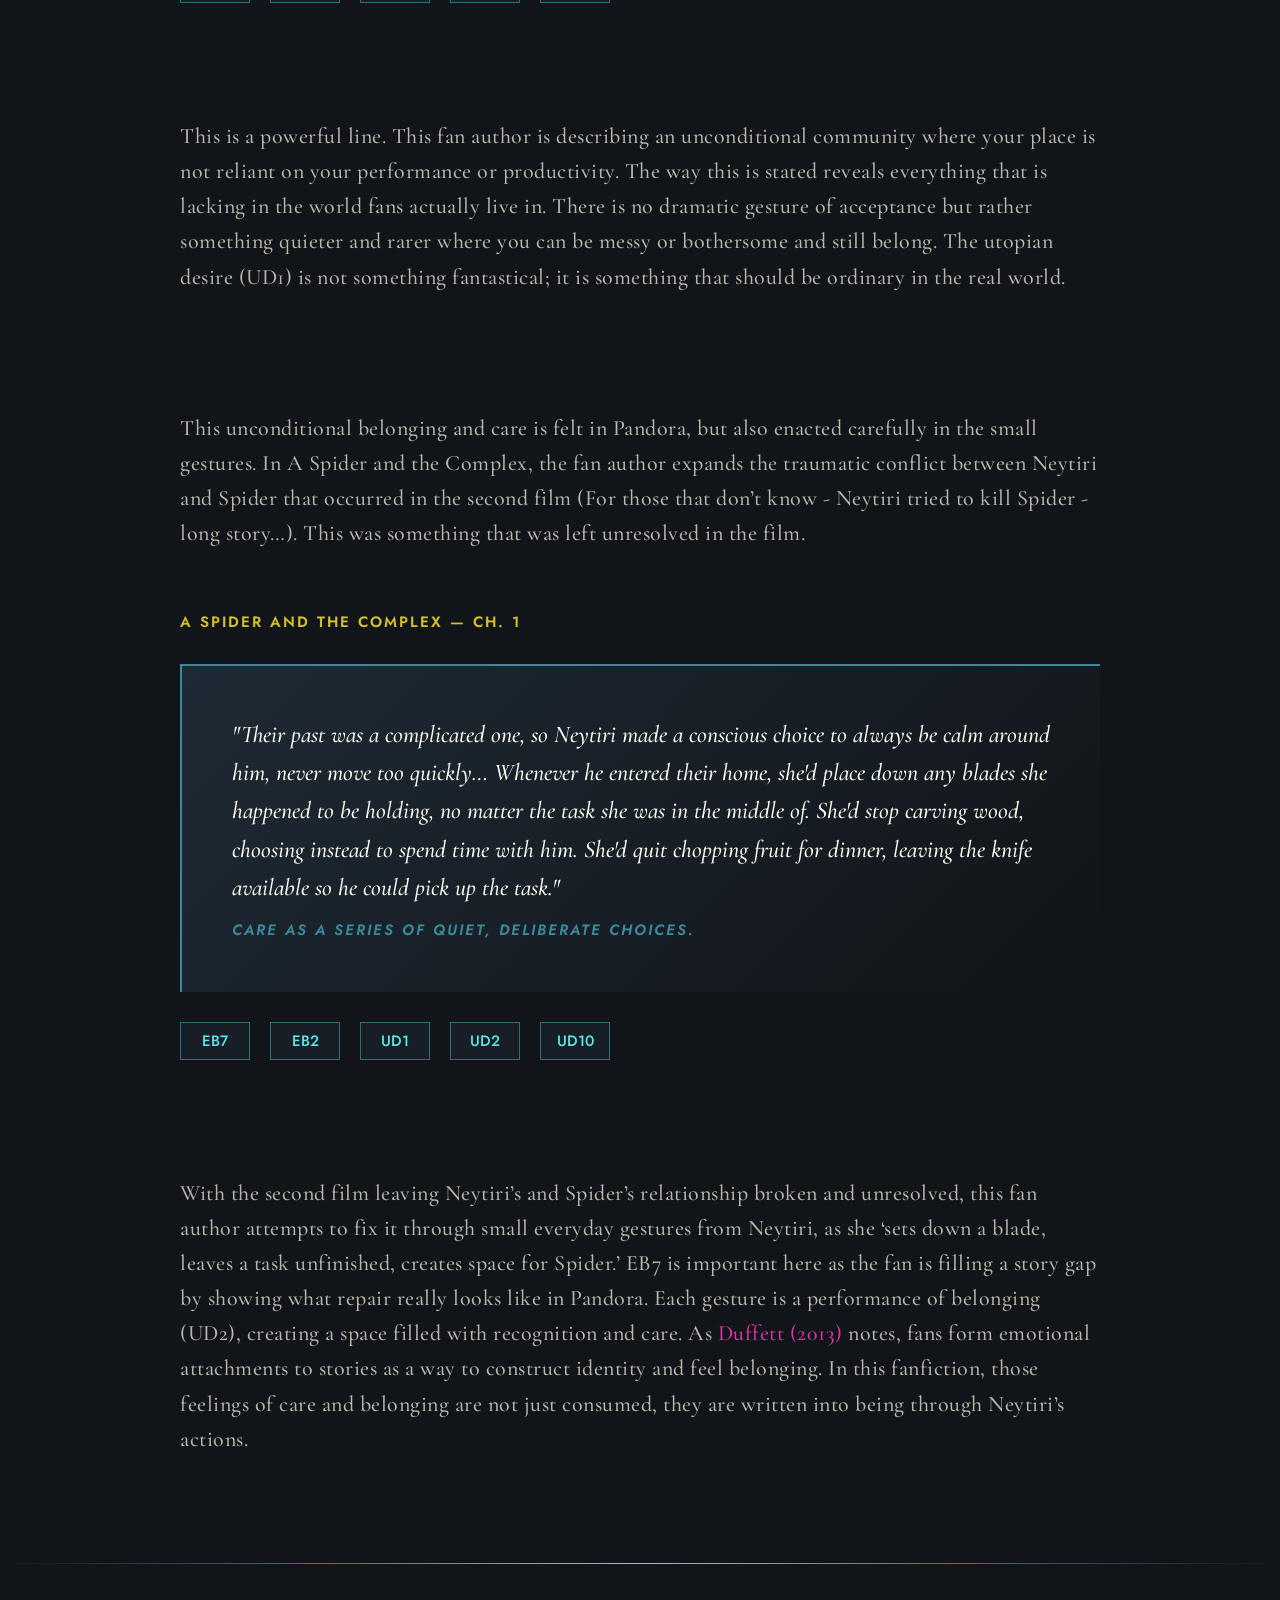
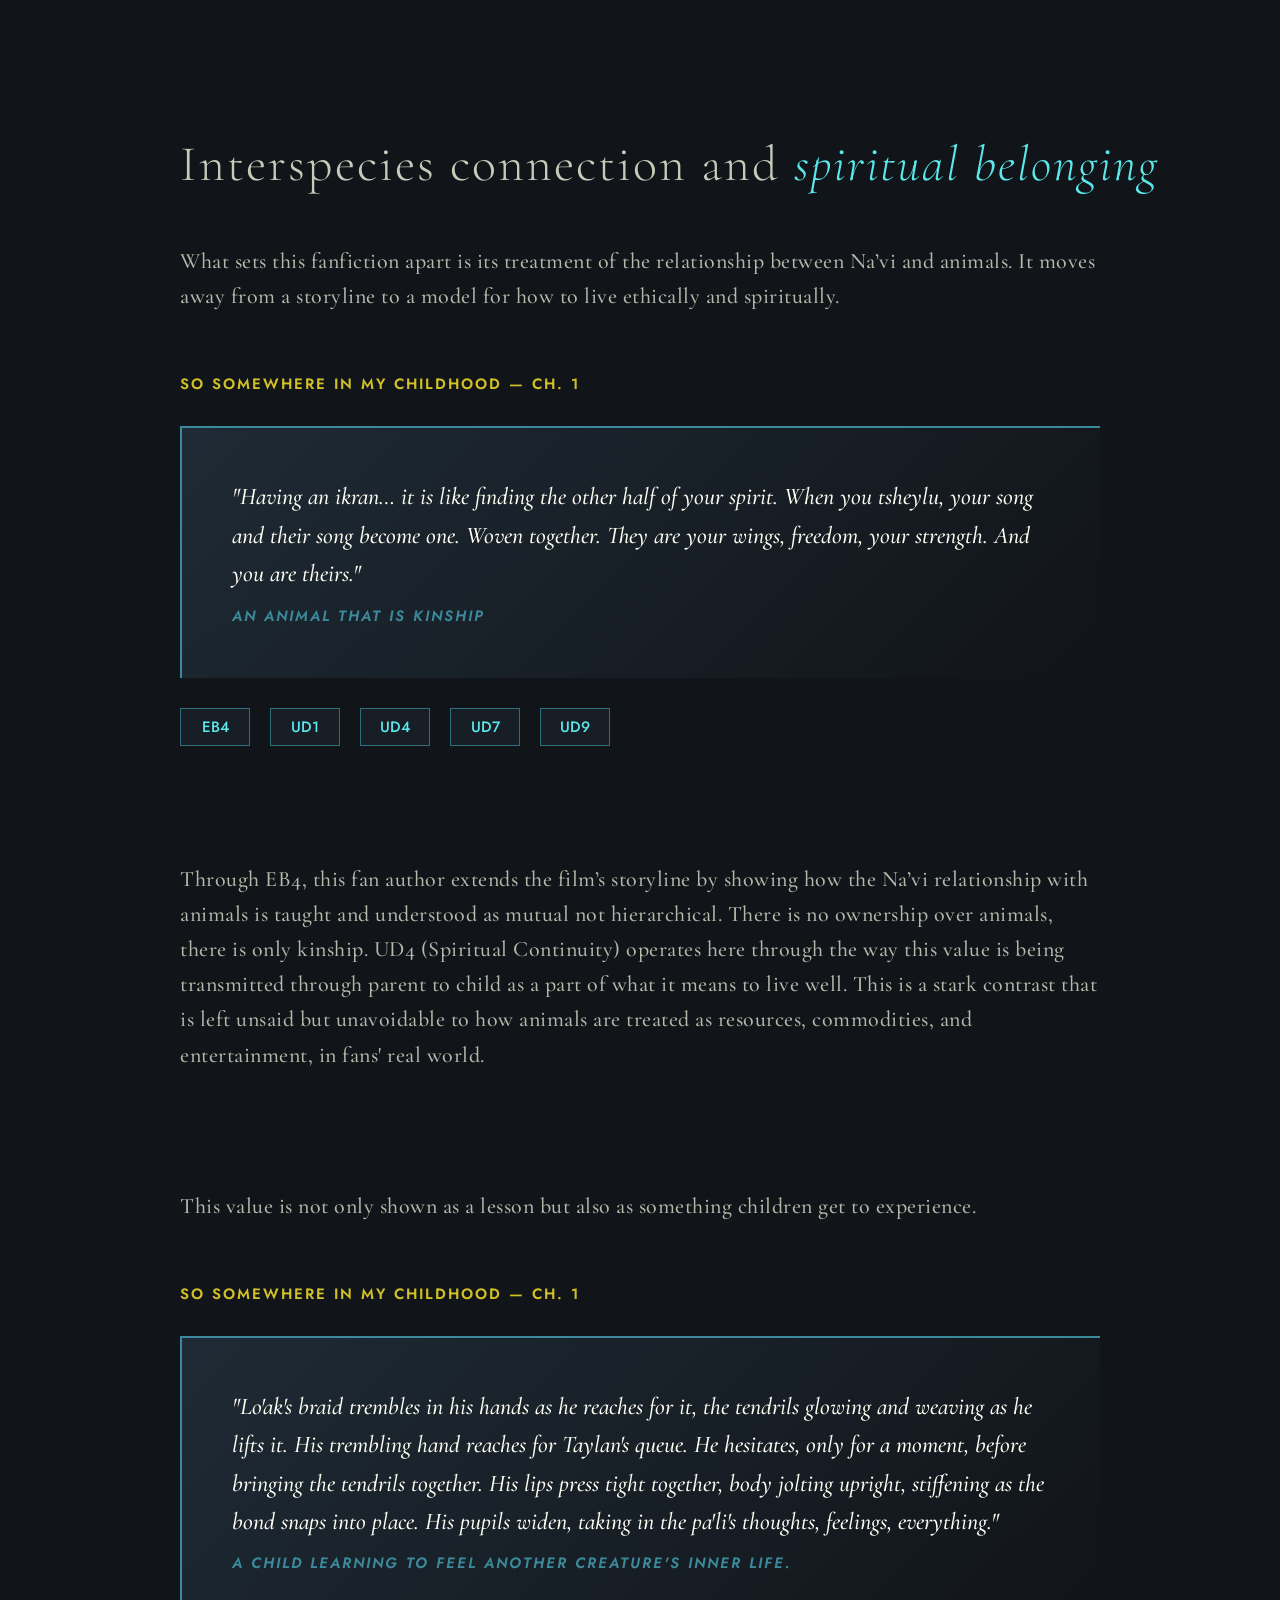
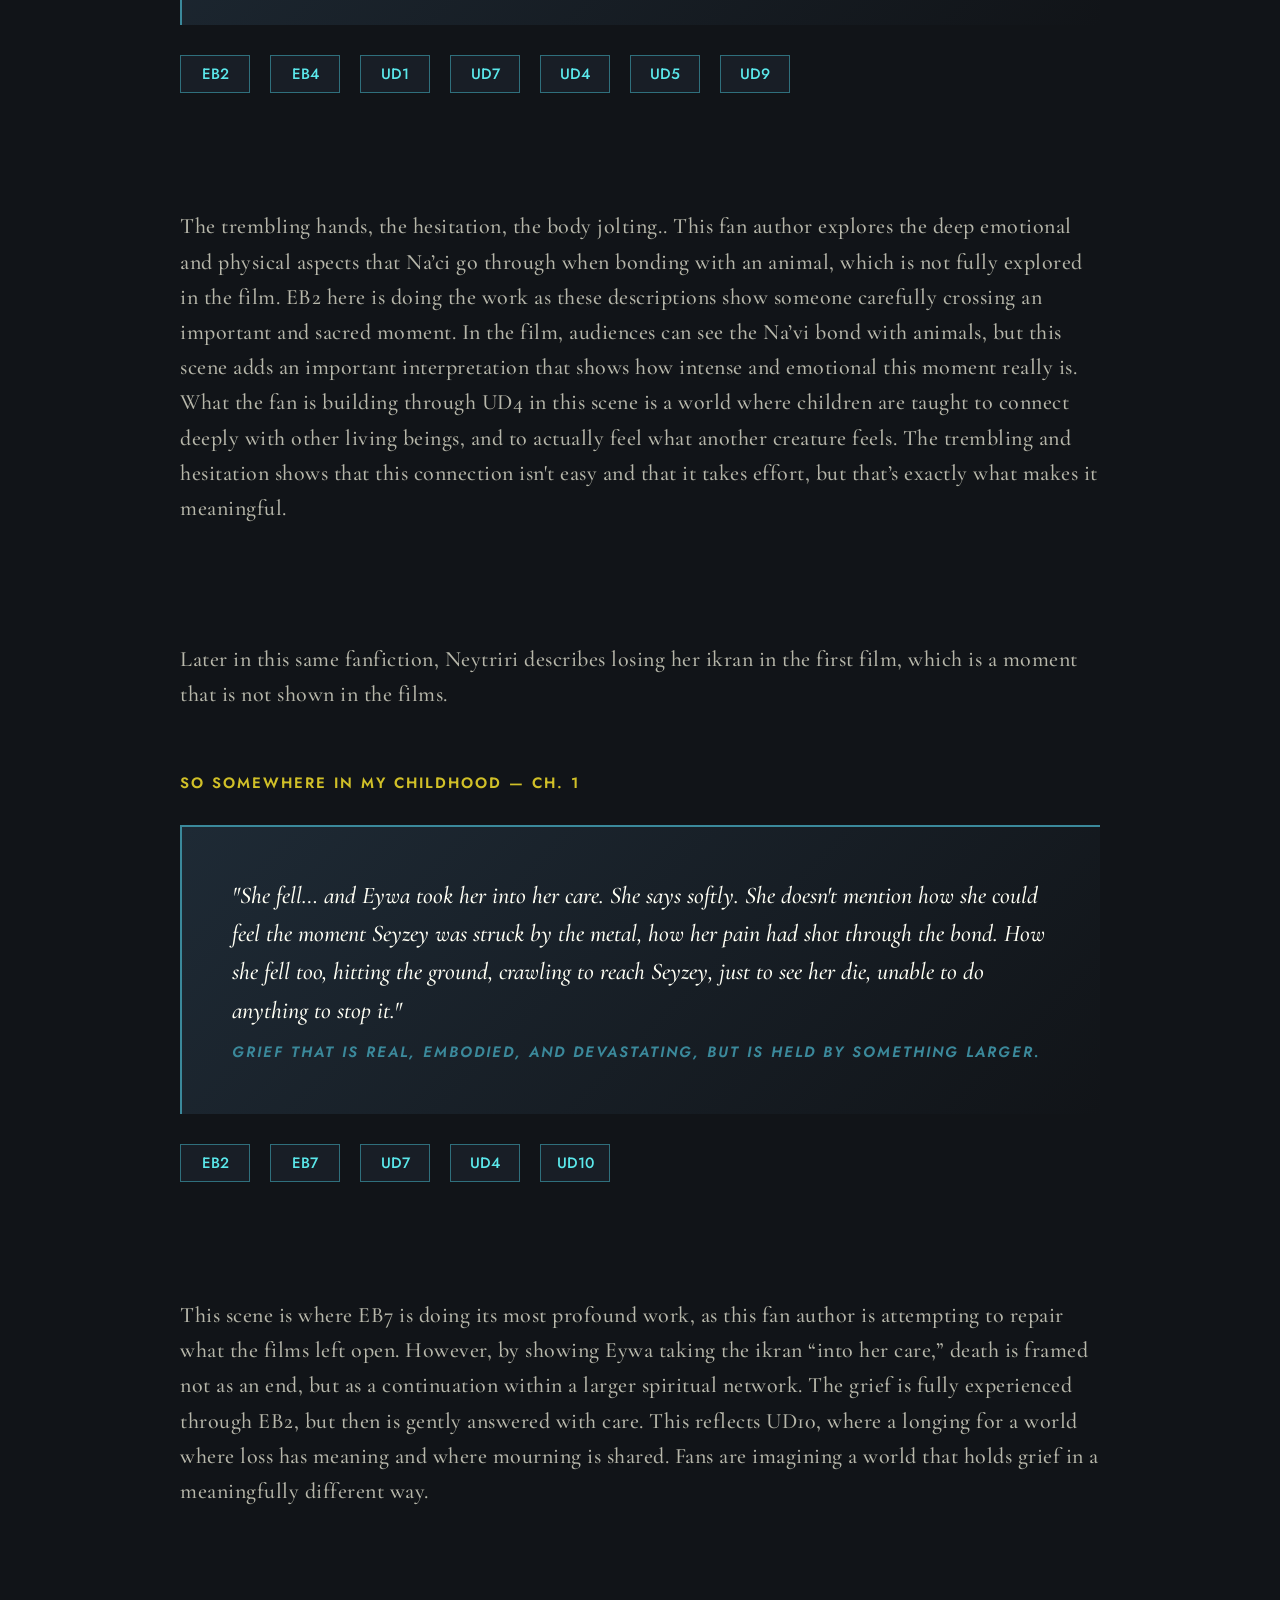
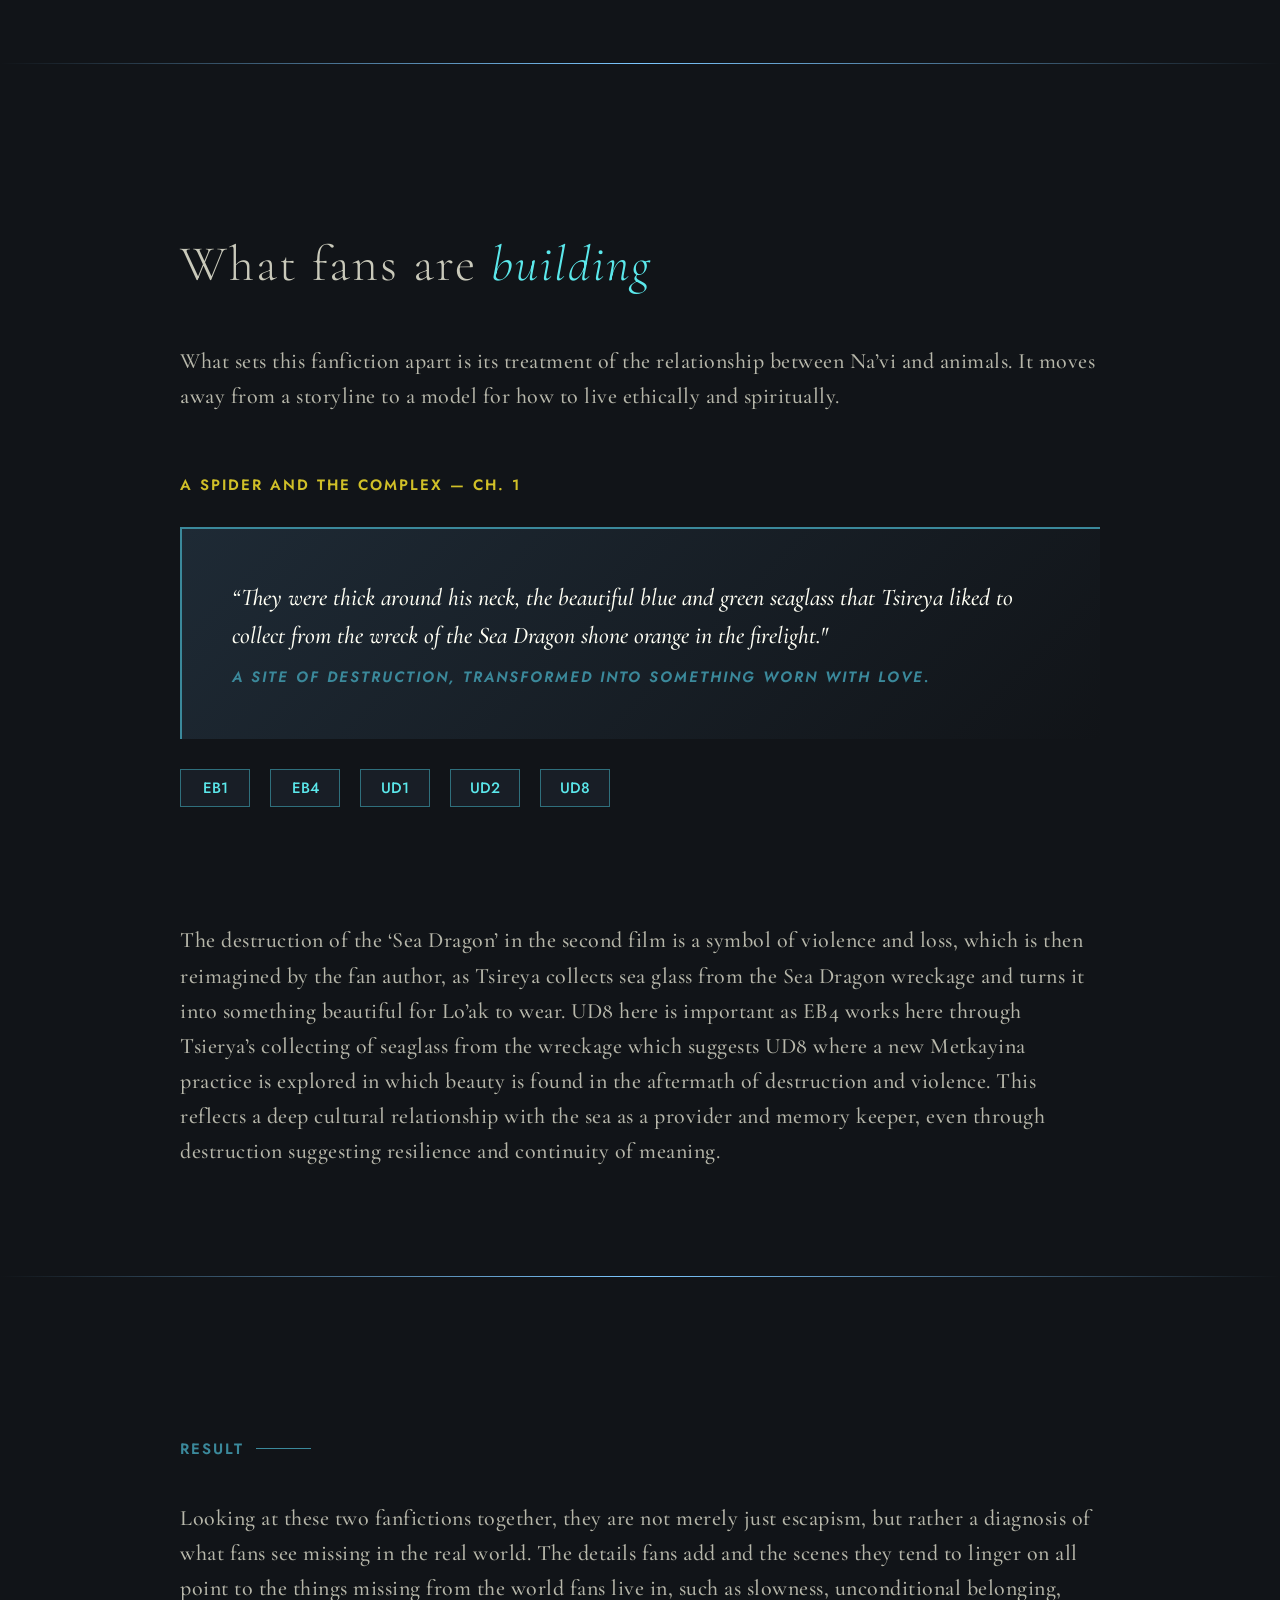
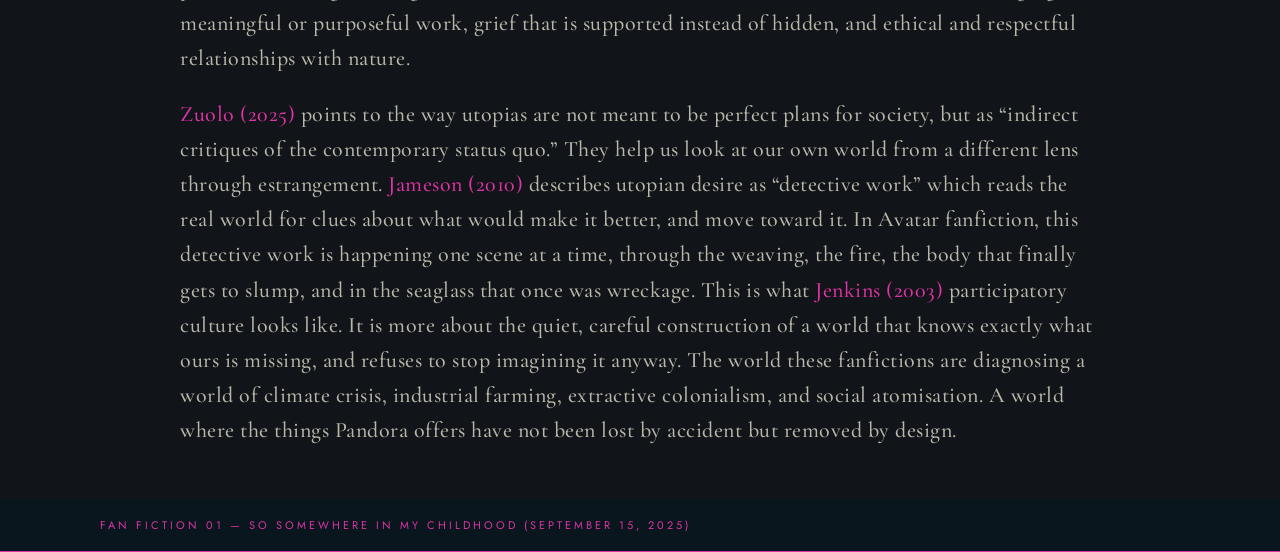
==== commit 38f50339: "Update c-utopia.html" ====
--- a/c-utopia.html
+++ b/c-utopia.html
@@ -889,9 +889,10 @@
 <p>Looking at these two fanfictions together, they are not merely just escapism, but rather a diagnosis of what fans see missing in the real world. The details fans add and the scenes they tend to linger on all point to the things missing from the world fans live in, such as slowness, unconditional belonging, meaningful or purposeful work, grief that is supported instead of hidden, and ethical and respectful relationships with nature.</p>
 
 <p><a href="https://www.berghahnjournals.com/view/journals/theoria/72/182/th7218201.xml" class="citation-link">Zuolo (2025)</a> points to the way utopias are not meant to be perfect plans for society, but as “indirect critiques of the contemporary status quo.” They help us look at our own world from a different lens through estrangement. <a href="https://doi.org/10.1515/9781400834952.21" class="citation-link">Jameson (2010) </a> describes utopian desire as “detective work” which reads the real world for clues about what would make it better, and move toward it. In Avatar fanfiction, this detective work is happening one scene at a time, through the weaving, the fire, the body that finally gets to slump, and in the seaglass that once was wreckage. This is what <a href="https://doi.org/10.4324/9780203361913" class="citation-link">Jenkins (2003)</a> participatory culture looks like. It is more about the quiet, careful construction of a world that knows exactly what ours is missing, and refuses to stop imagining it anyway. The world these fanfictions are diagnosing a world of climate crisis, industrial farming, extractive colonialism, and social atomisation. A world where the things Pandora offers have not been lost by accident but removed by design.</p>
-<br>
-
-<div class="section-title">Fan Fiction 01 — So somewhere in my childhood (September 15, 2025)</div>
+<br> 
+  
+<button type="button" class="collapsible">Fan Fiction 01 — So somewhere in my childhood (September 15, 2025)</button>
+<div class="content">
   <div class="table-wrapper">
     <table class="data-table">
       <thead>
@@ -1022,7 +1023,8 @@
     </table>
   </div>
  
-  <div class="section-title">Fan Fiction 02 — A Spider and The Complex (August 16, 2025)</div>
+<button type="button" class="collapsible">Fan Fiction 01 — So somewhere in my childhood (September 15, 2025)</button>
+<div class="content">
   <div class="table-wrapper">
     <table class="data-table">
       <thead>
--- a/styles.css
+++ b/styles.css
@@ -898,6 +898,39 @@
 		font-size: 12px;
 	}
 
+/* ----- collapsable table style 
+Source: W3Schools: Collapsable Table. – https://www.w3schools.com/howto/howto_js_collapsible.asp */
+
+.collapsible {
+  background-color: #09161e;
+  cursor: pointer;
+  padding: 18px 100px;
+  width: 100%;
+  border: none;
+  border-bottom: 1px solid #dd33a4;
+  text-align: left;
+  outline: none;
+  font-family: 'Jost', sans-serif;
+  font-size: 11px;
+  letter-spacing: 3px;
+  text-transform: uppercase;
+  color: #dd33a4;
+  transition: background 0.3s ease;
+}
+
+.collapsible:hover {
+  background: linear-gradient(135deg, #1e2a35, #111418);
+}
+
+.active {
+  background: linear-gradient(135deg, #1e2a35, #111418);
+}
+
+.content {
+  max-height: 0;
+  overflow: hidden;
+  transition: max-height 0.2s ease-out;
+}
 
 /* ---------------- ADDITIONAL CODE REFERENCES ---------------- */
 
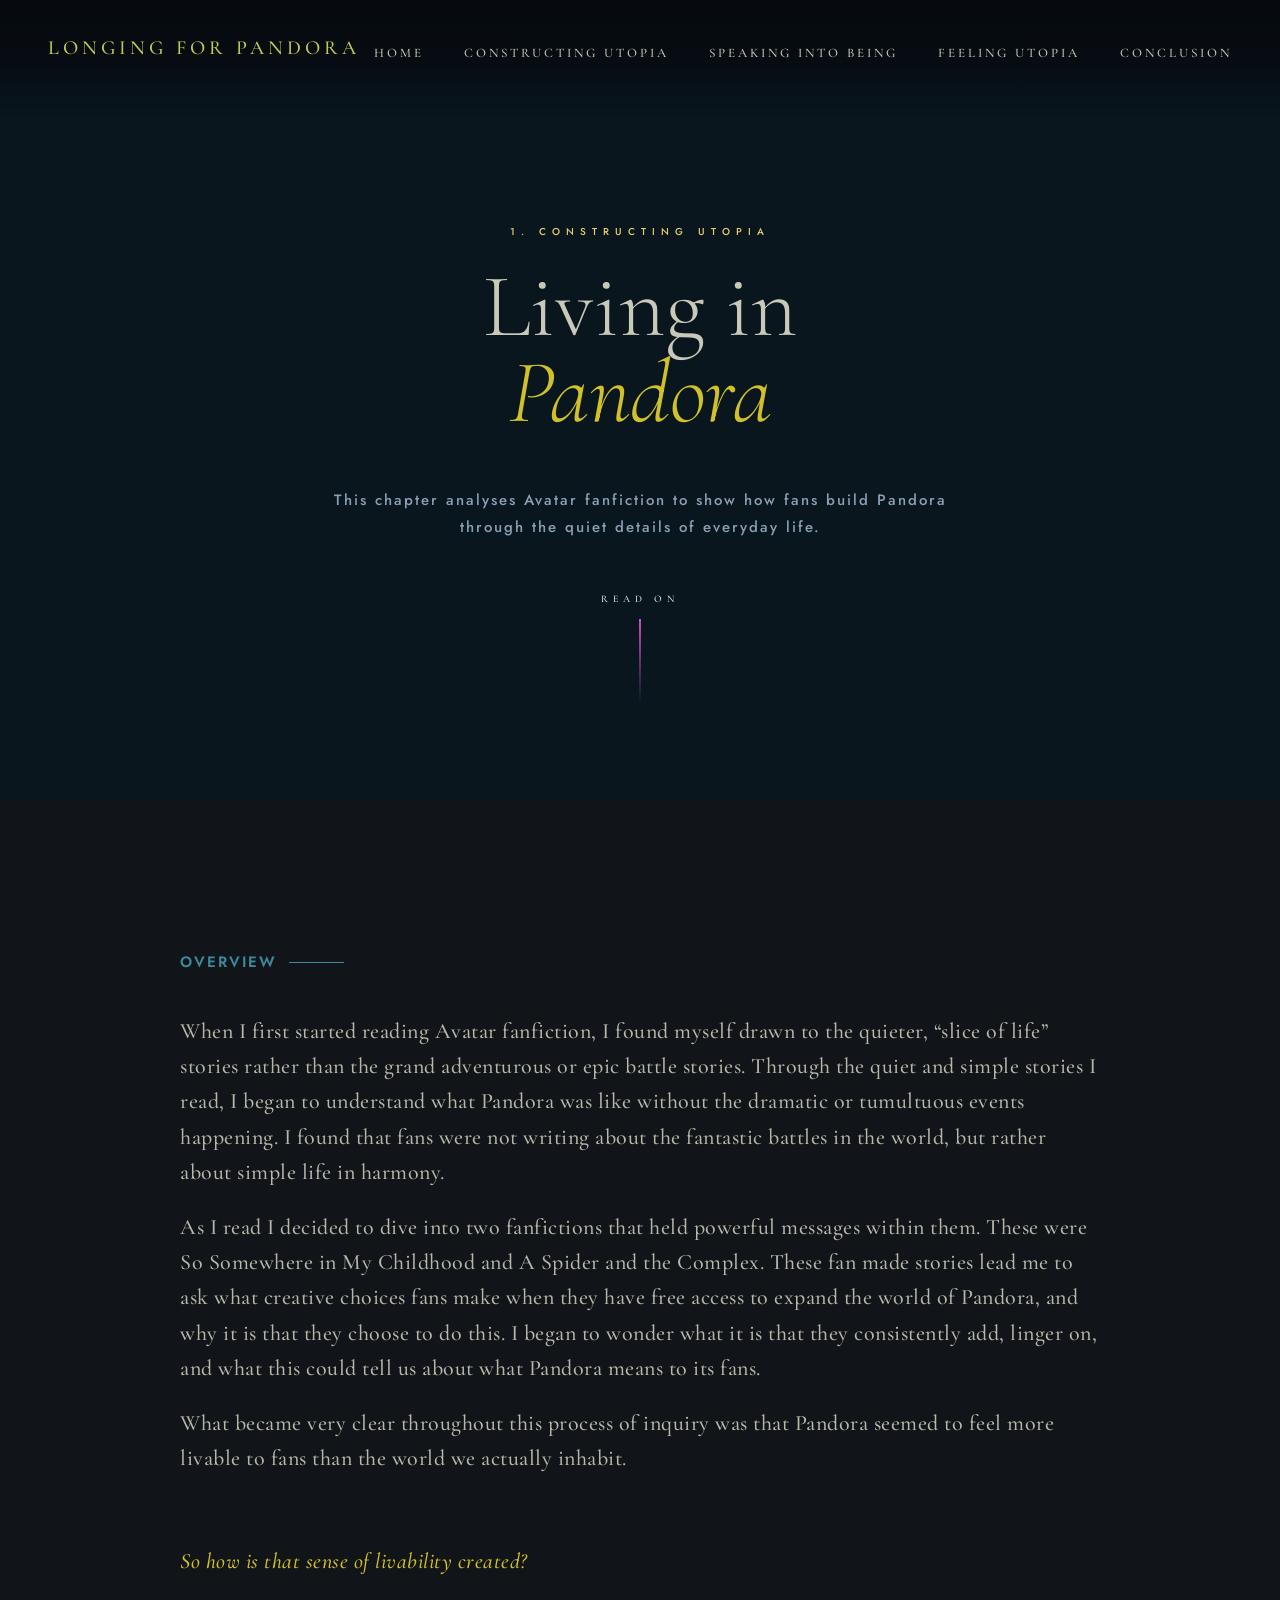
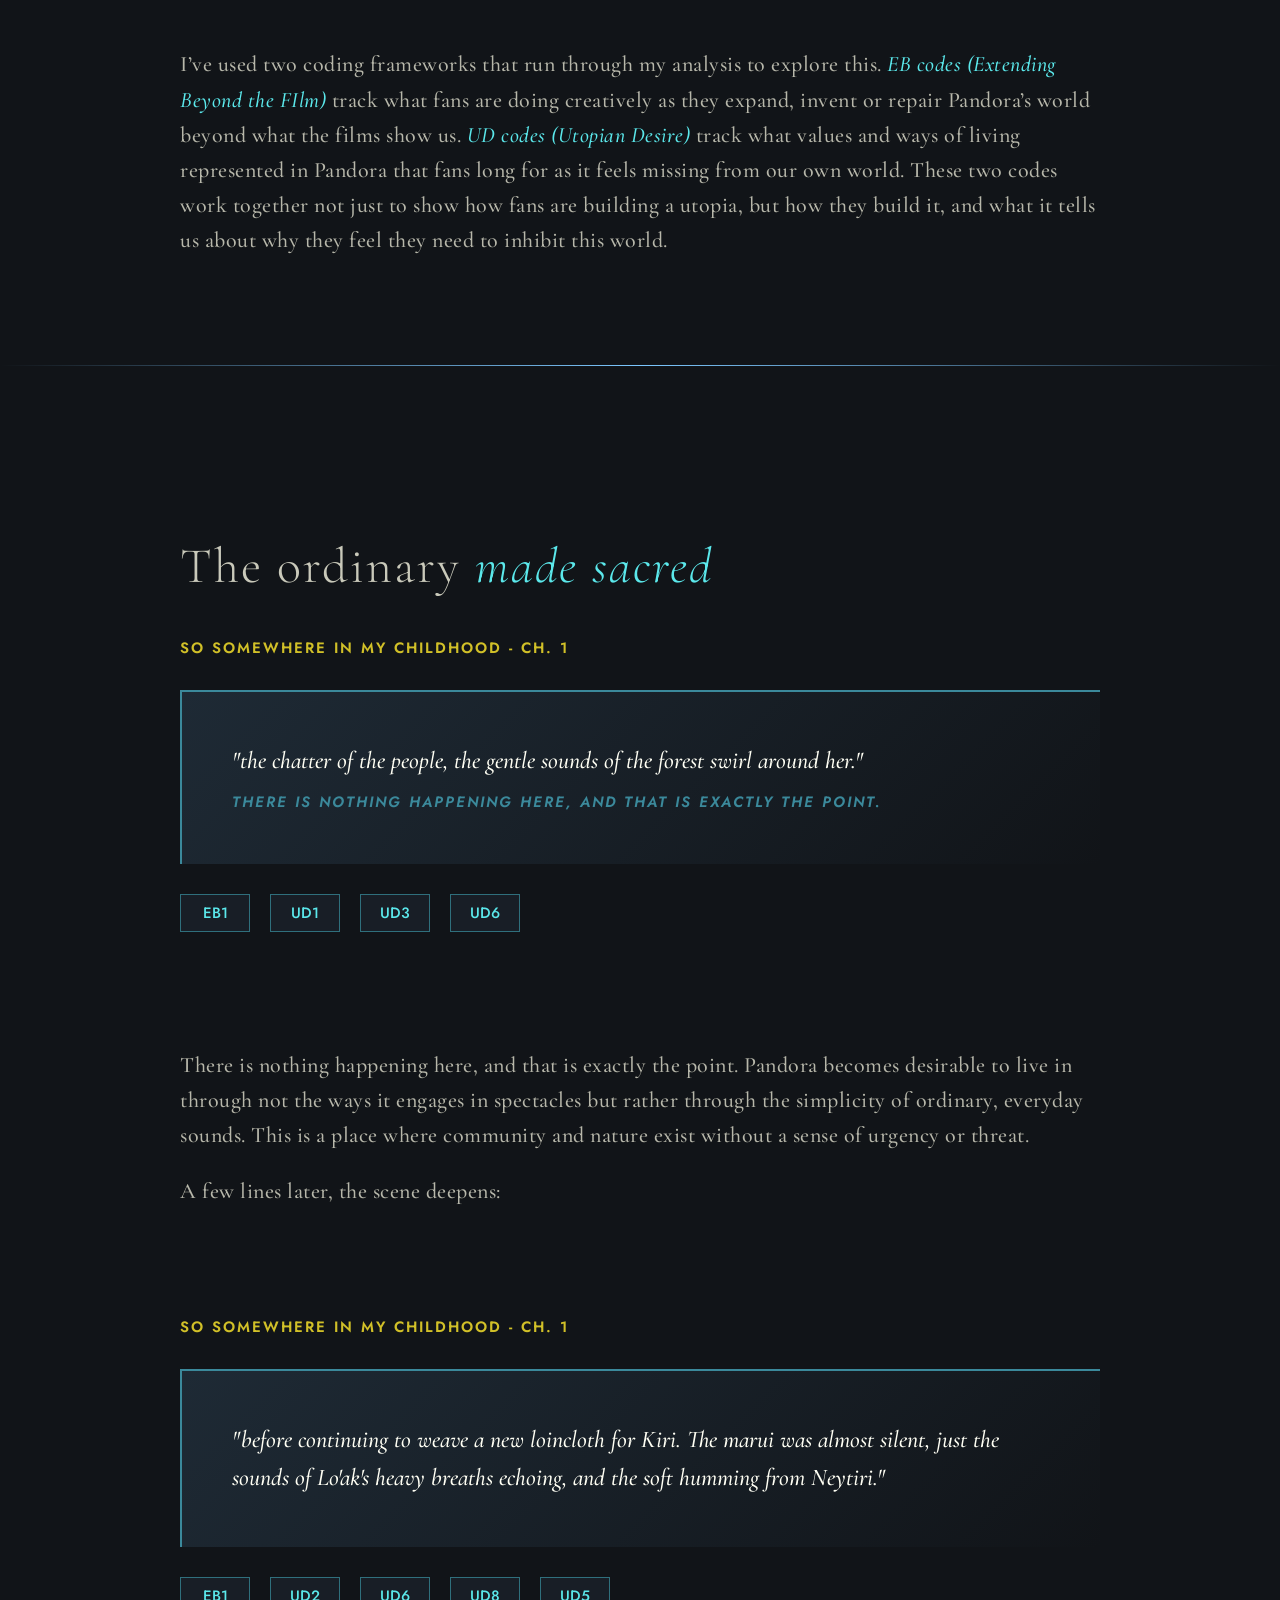
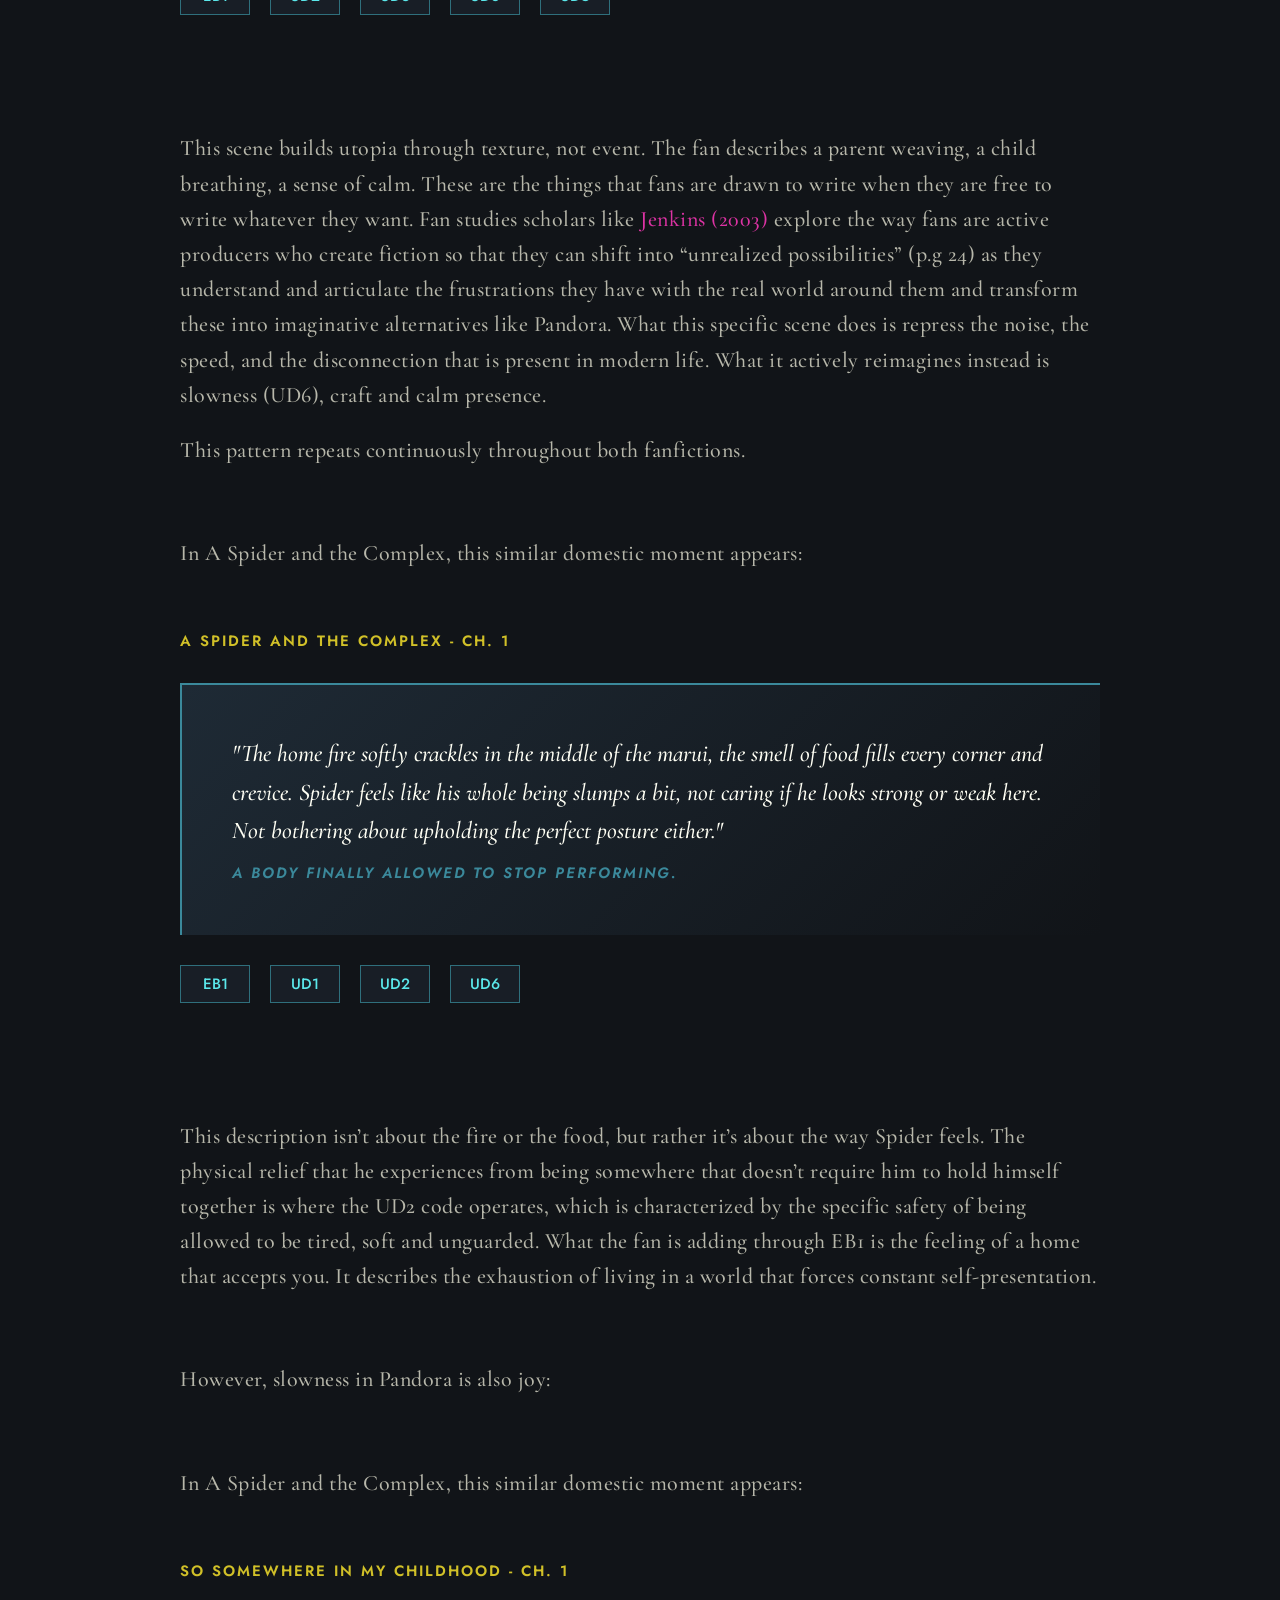
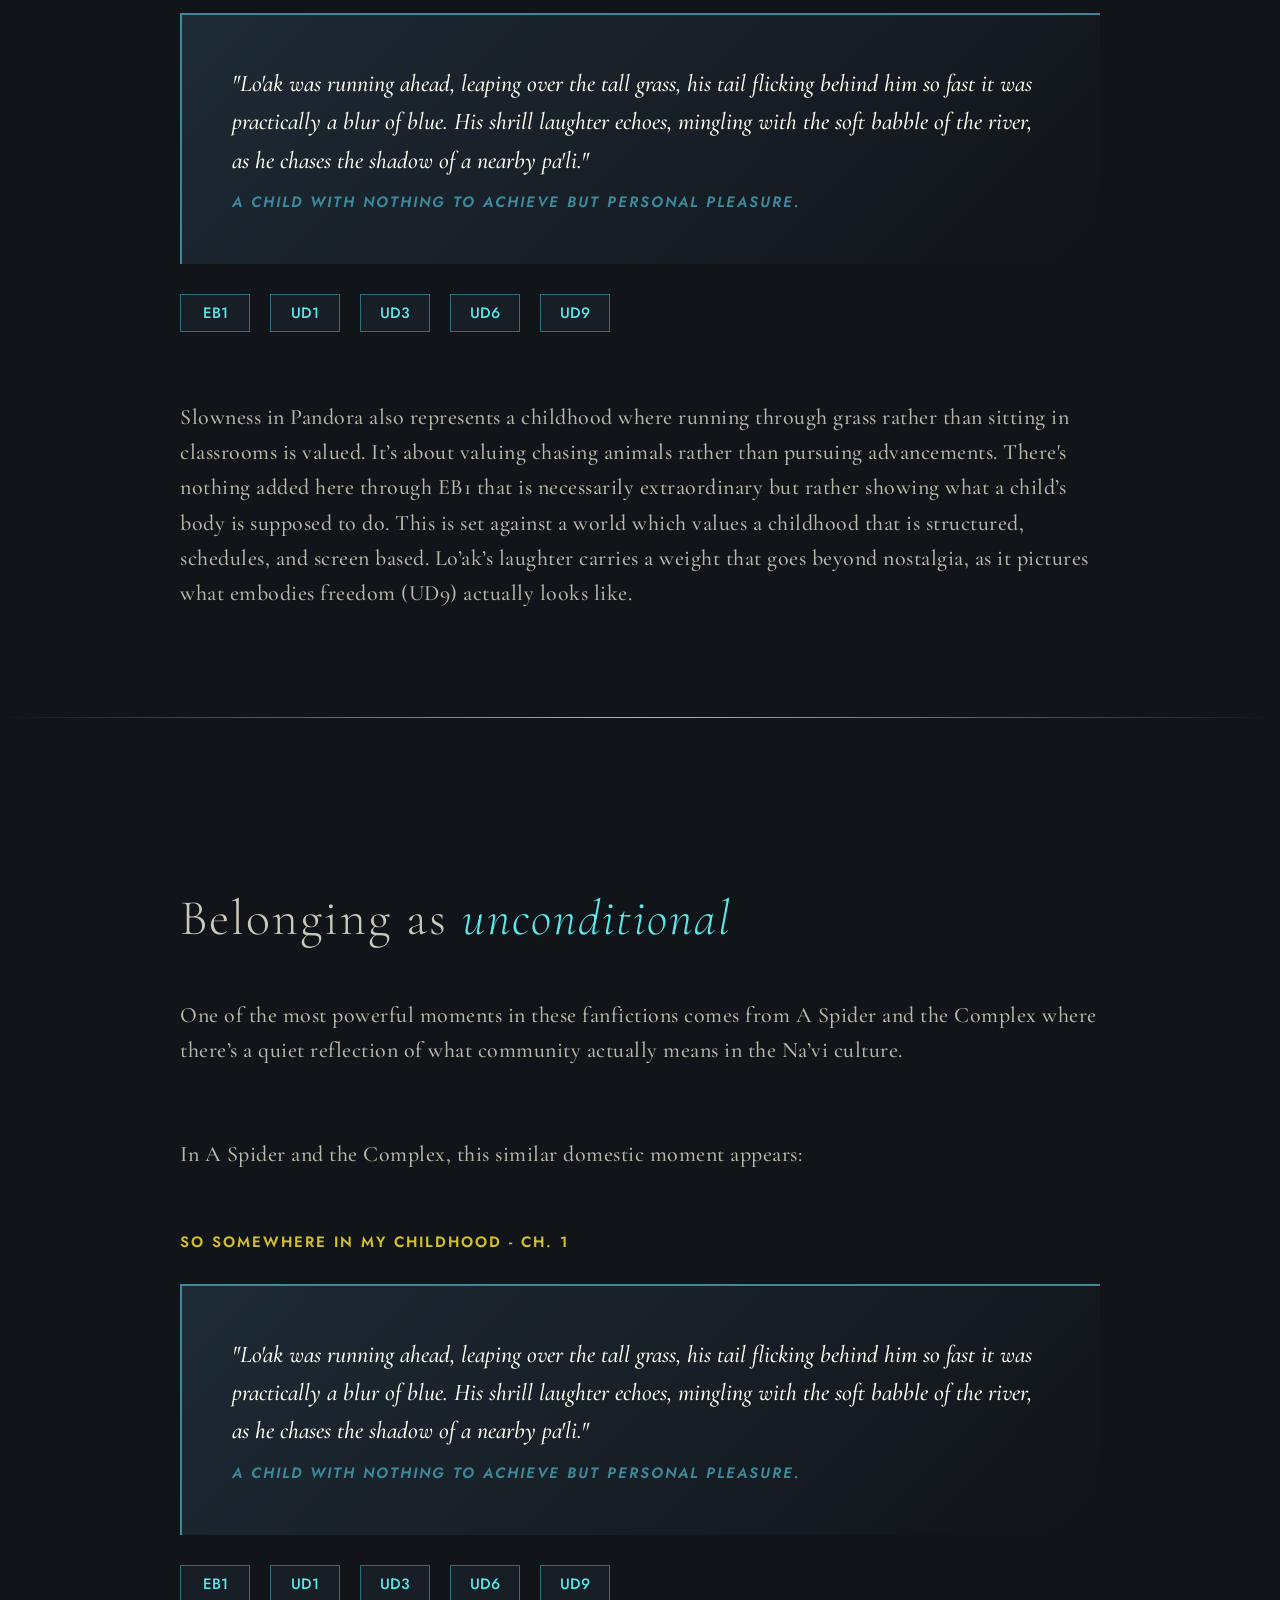
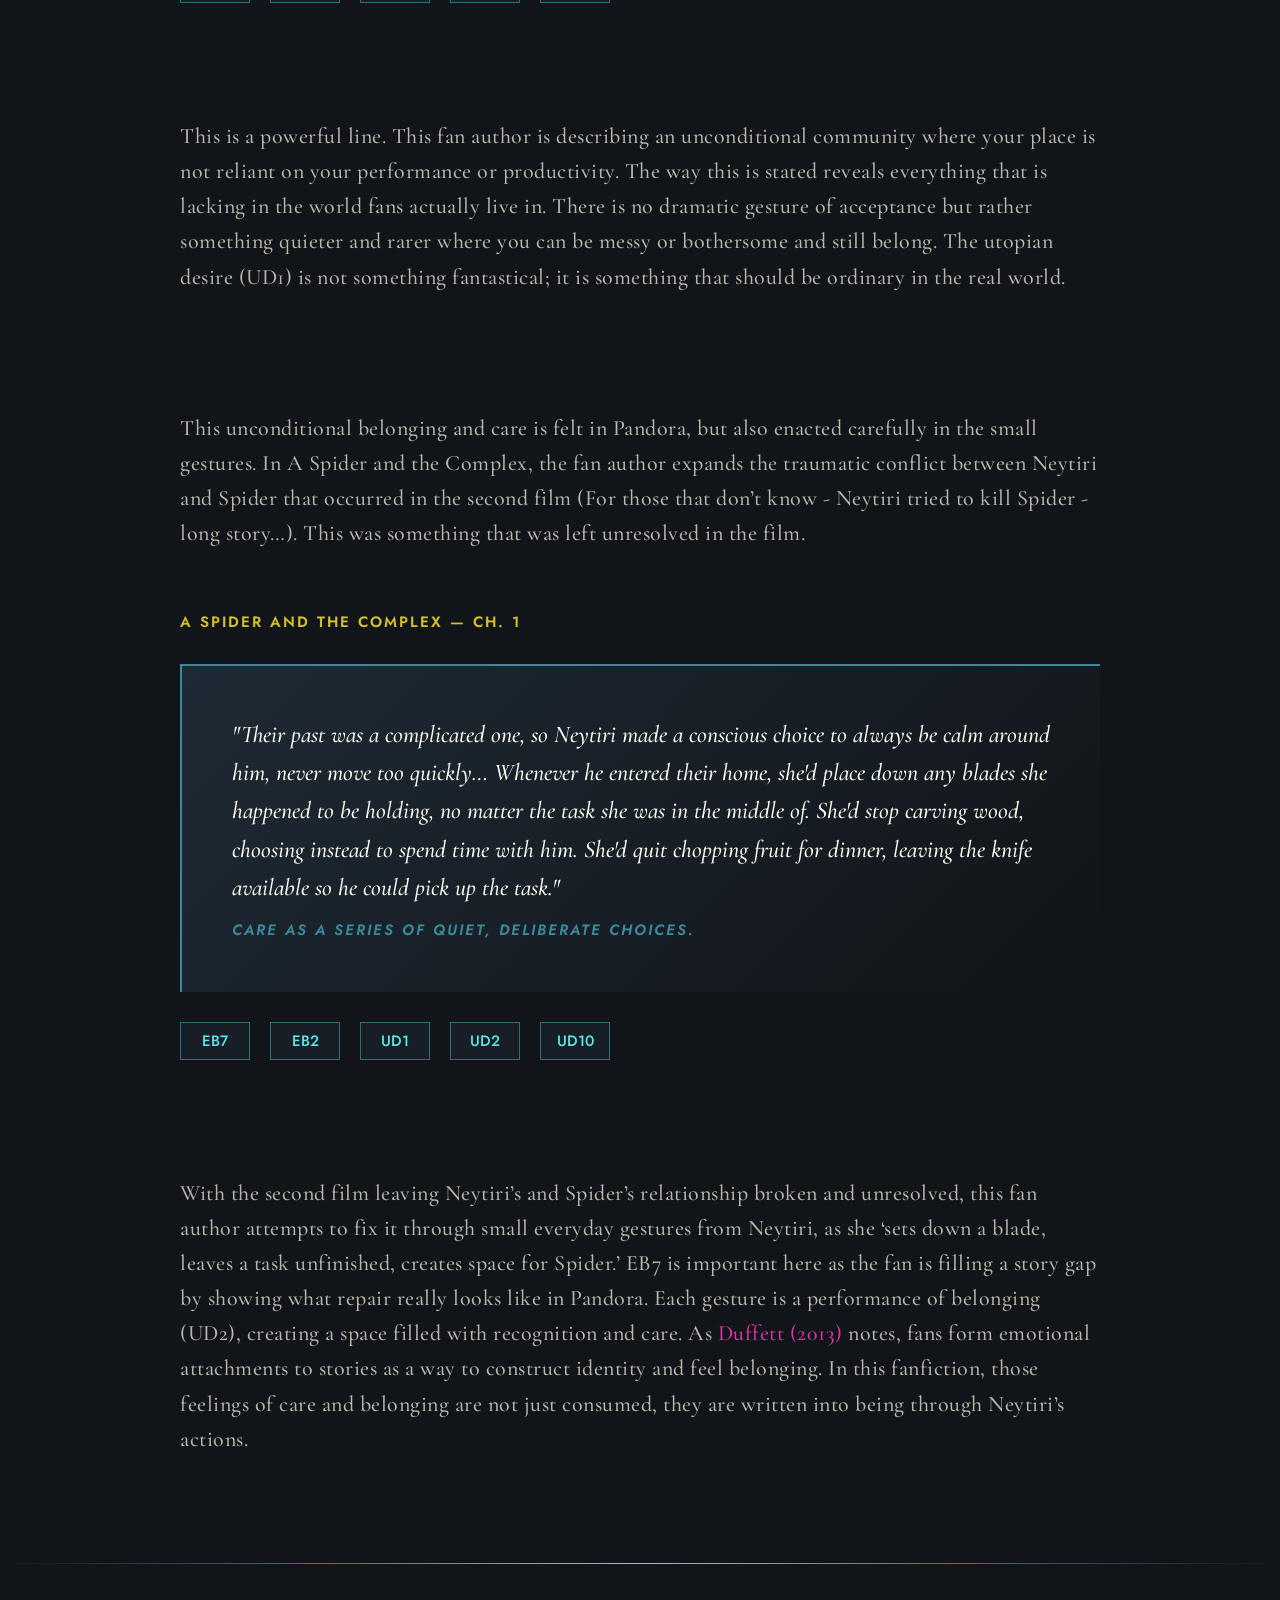
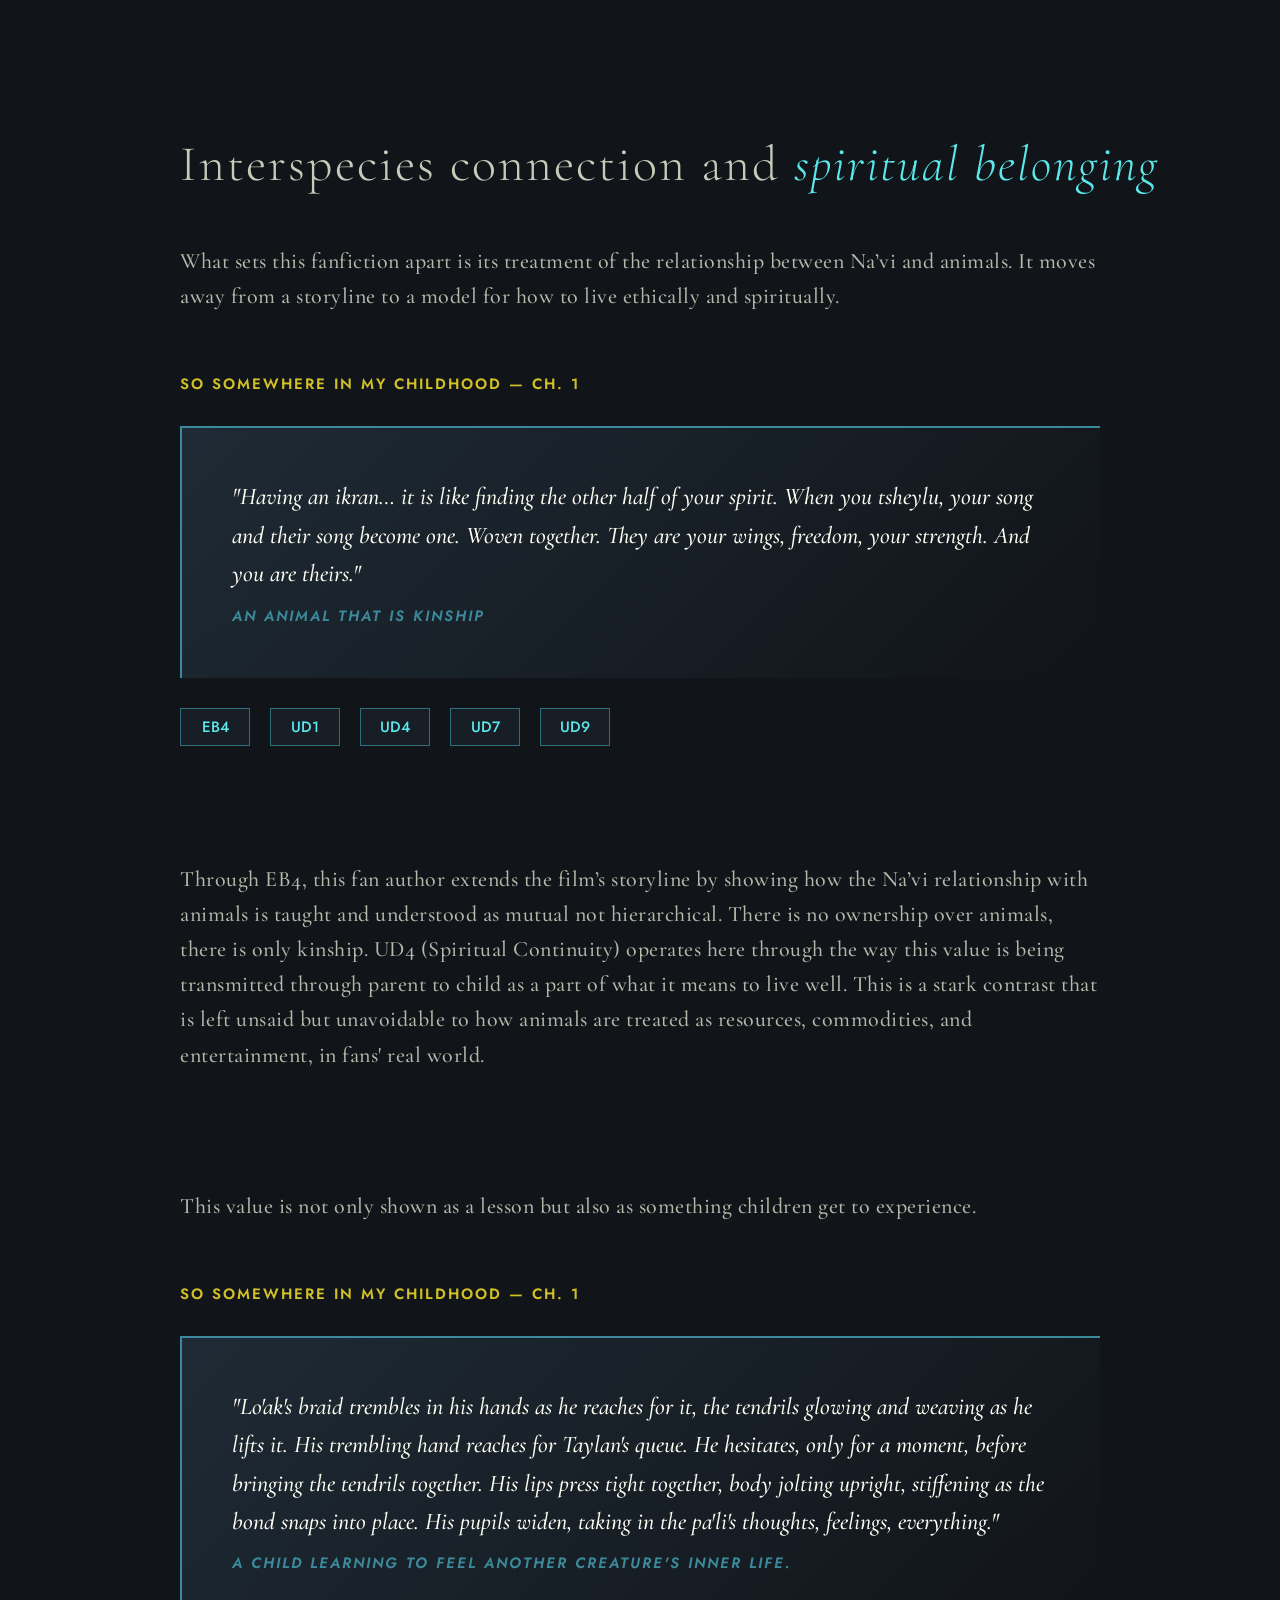
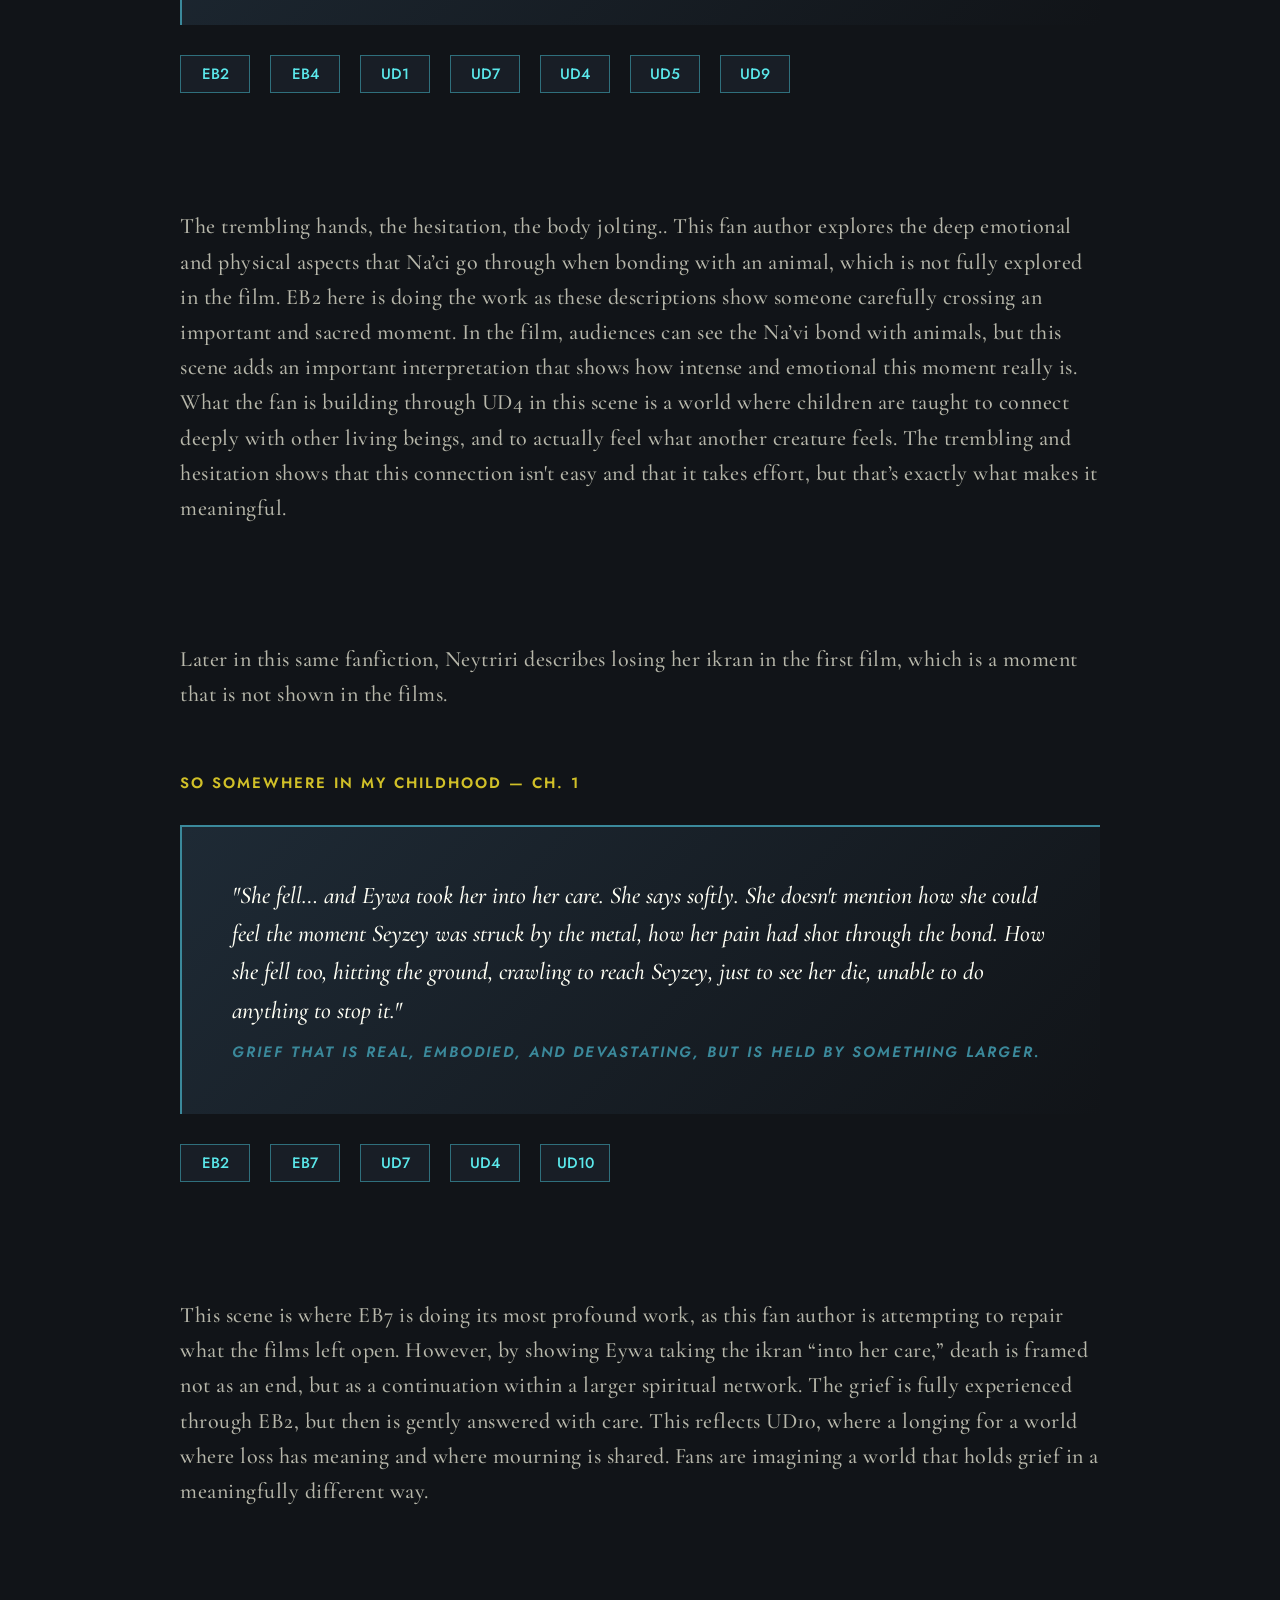
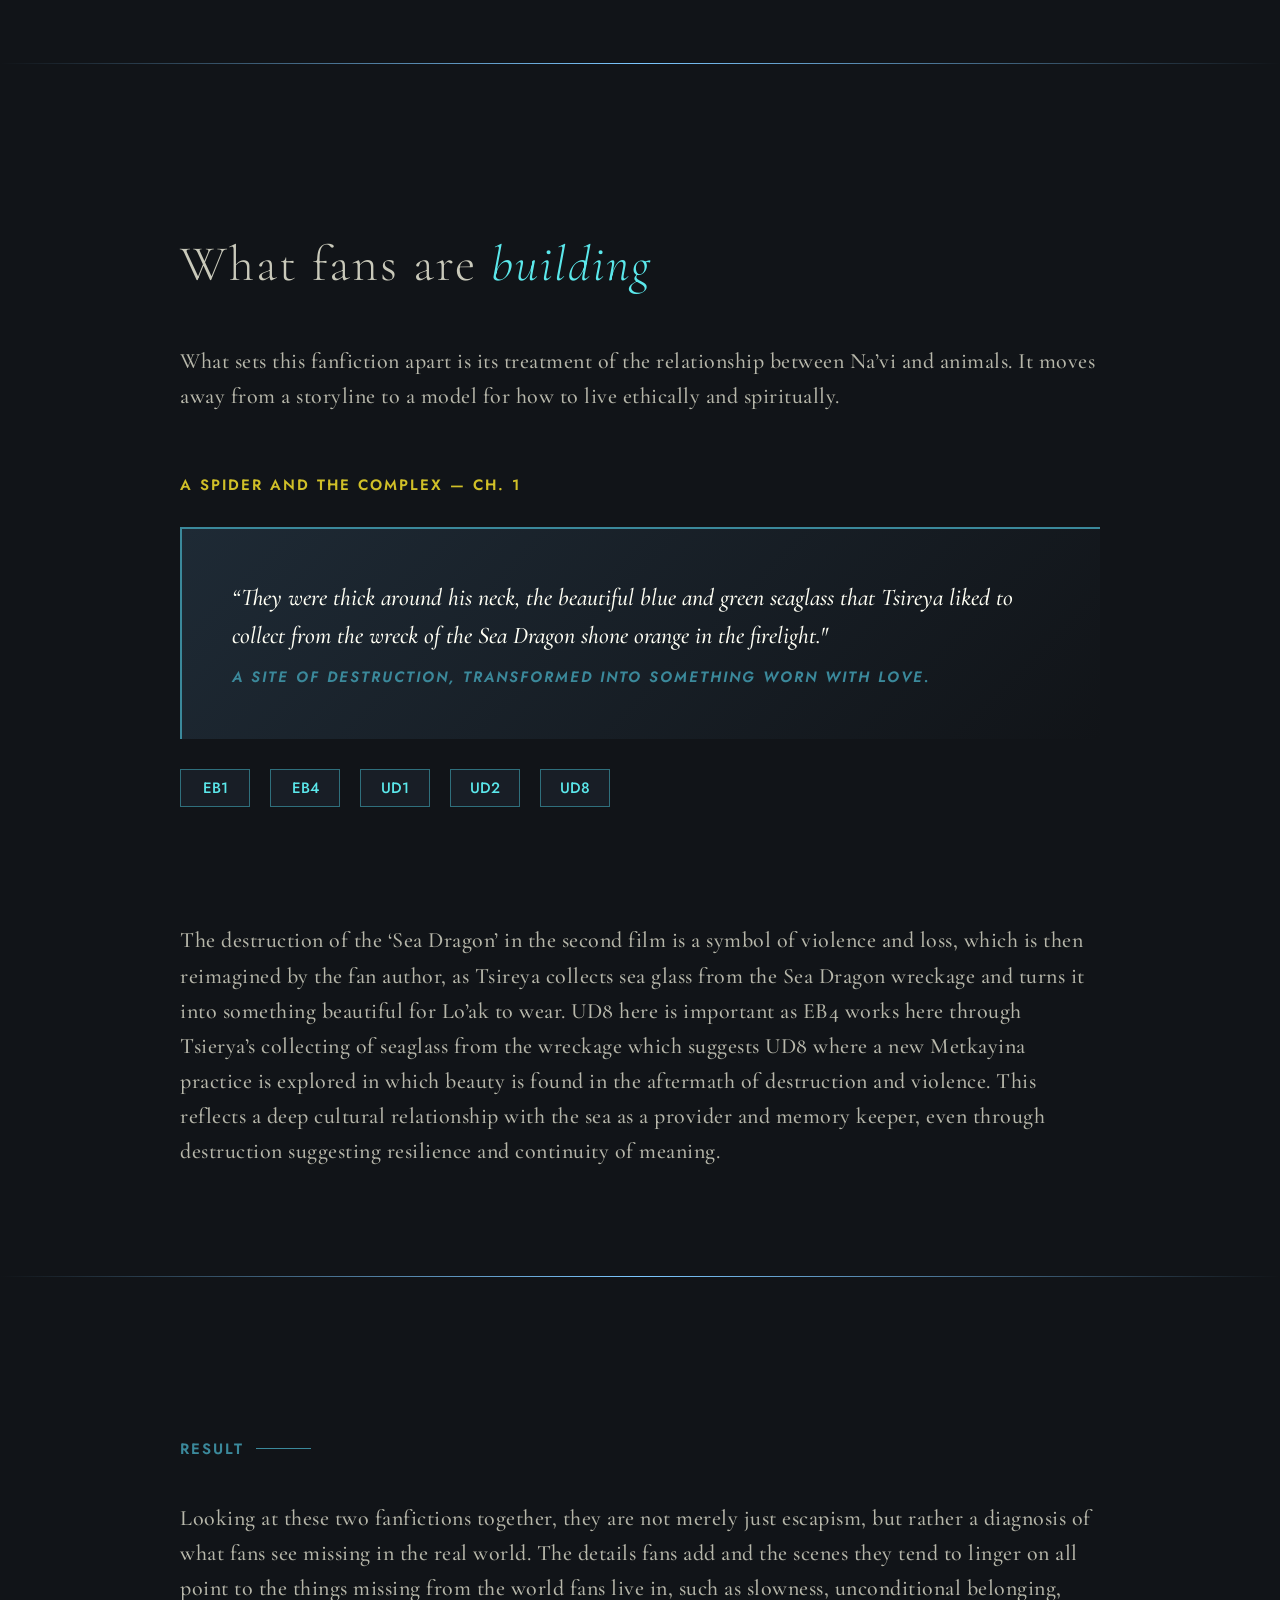
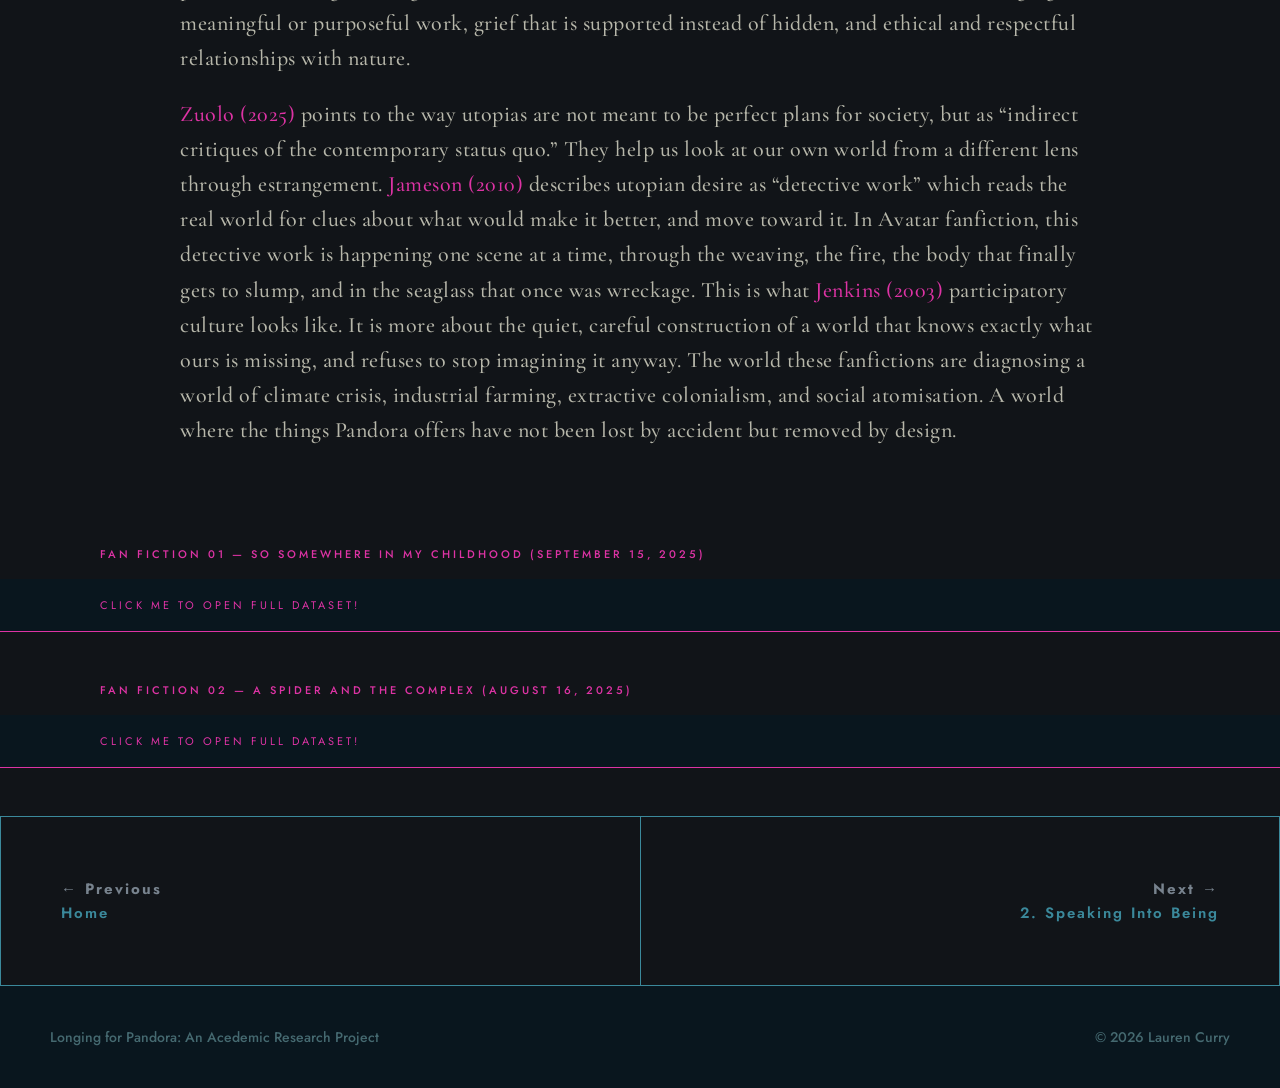
==== commit bf24f74b: "Update c-utopia.html" ====
--- a/c-utopia.html
+++ b/c-utopia.html
@@ -890,8 +890,12 @@
 
 <p><a href="https://www.berghahnjournals.com/view/journals/theoria/72/182/th7218201.xml" class="citation-link">Zuolo (2025)</a> points to the way utopias are not meant to be perfect plans for society, but as “indirect critiques of the contemporary status quo.” They help us look at our own world from a different lens through estrangement. <a href="https://doi.org/10.1515/9781400834952.21" class="citation-link">Jameson (2010) </a> describes utopian desire as “detective work” which reads the real world for clues about what would make it better, and move toward it. In Avatar fanfiction, this detective work is happening one scene at a time, through the weaving, the fire, the body that finally gets to slump, and in the seaglass that once was wreckage. This is what <a href="https://doi.org/10.4324/9780203361913" class="citation-link">Jenkins (2003)</a> participatory culture looks like. It is more about the quiet, careful construction of a world that knows exactly what ours is missing, and refuses to stop imagining it anyway. The world these fanfictions are diagnosing a world of climate crisis, industrial farming, extractive colonialism, and social atomisation. A world where the things Pandora offers have not been lost by accident but removed by design.</p>
 <br> 
-  
-<button type="button" class="collapsible">Fan Fiction 01 — So somewhere in my childhood (September 15, 2025)</button>
+
+<!-- FAN FICTION 01 -->
+<p class="section-title">Fan Fiction 01 — So somewhere in my childhood (September 15, 2025)</p>
+<button type="button" class="collapsible">
+Click Me To Open Full DataSet!
+</button>
 <div class="content">
   <div class="table-wrapper">
     <table class="data-table">
@@ -1019,11 +1023,14 @@
           <td><span class="tag tag-eb">EB4 – Extends Cultural Custom</span><span class="tag tag-eb">EB2 – Adds Inner Emotion</span></td>
           <td><span class="tag tag-ud">UD7 – Interspecies Connection</span><span class="tag tag-ud">UD4 – Meaning and Connection</span><span class="tag tag-ud">UD9 – Freedom / Embodied Expression</span><span class="tag tag-ud">UD5 – Purpose</span><span class="tag tag-ud">UD1 – Belonging / Community</span></td>
         </tr>
-      </tbody>
-    </table>
+  </table>
   </div>
- 
-<button type="button" class="collapsible">Fan Fiction 01 — So somewhere in my childhood (September 15, 2025)</button>
+</div>
+
+<p class="section-title">Fan Fiction 02 — A Spider and The Complex (August 16, 2025)</p>
+<button type="button" class="collapsible">
+Click Me To Open Full DataSet!
+</button>
 <div class="content">
   <div class="table-wrapper">
     <table class="data-table">
@@ -1228,9 +1235,27 @@
           <td><span class="tag tag-eb">EB7 – Reworks Trauma</span><span class="tag tag-eb">EB2 – Adds Inner Emotion</span></td>
           <td><span class="tag tag-ud">UD10 – Grief Held Collectively</span><span class="tag tag-ud">UD1 – Belonging / Community</span><span class="tag tag-ud">UD4 – Meaning and Connection</span></td>
         </tr>
-      </tbody>
     </table>
   </div>
+</div>
+
+  <!-- Source: W3Schools Collapsable Table: https://www.w3schools.com/howto/howto_js_collapsible.asp ---->
+  <script>
+    var coll = document.getElementsByClassName("collapsible");
+    var i;
+
+    for (i = 0; i < coll.length; i++) {
+      coll[i].addEventListener("click", function() {
+        this.classList.toggle("active");
+        var content = this.nextElementSibling;
+        if (content.style.maxHeight){
+          content.style.maxHeight = null;
+        } else {
+          content.style.maxHeight = content.scrollHeight + "px";
+        }
+      });
+    }
+    </script>
  
 <br>
 
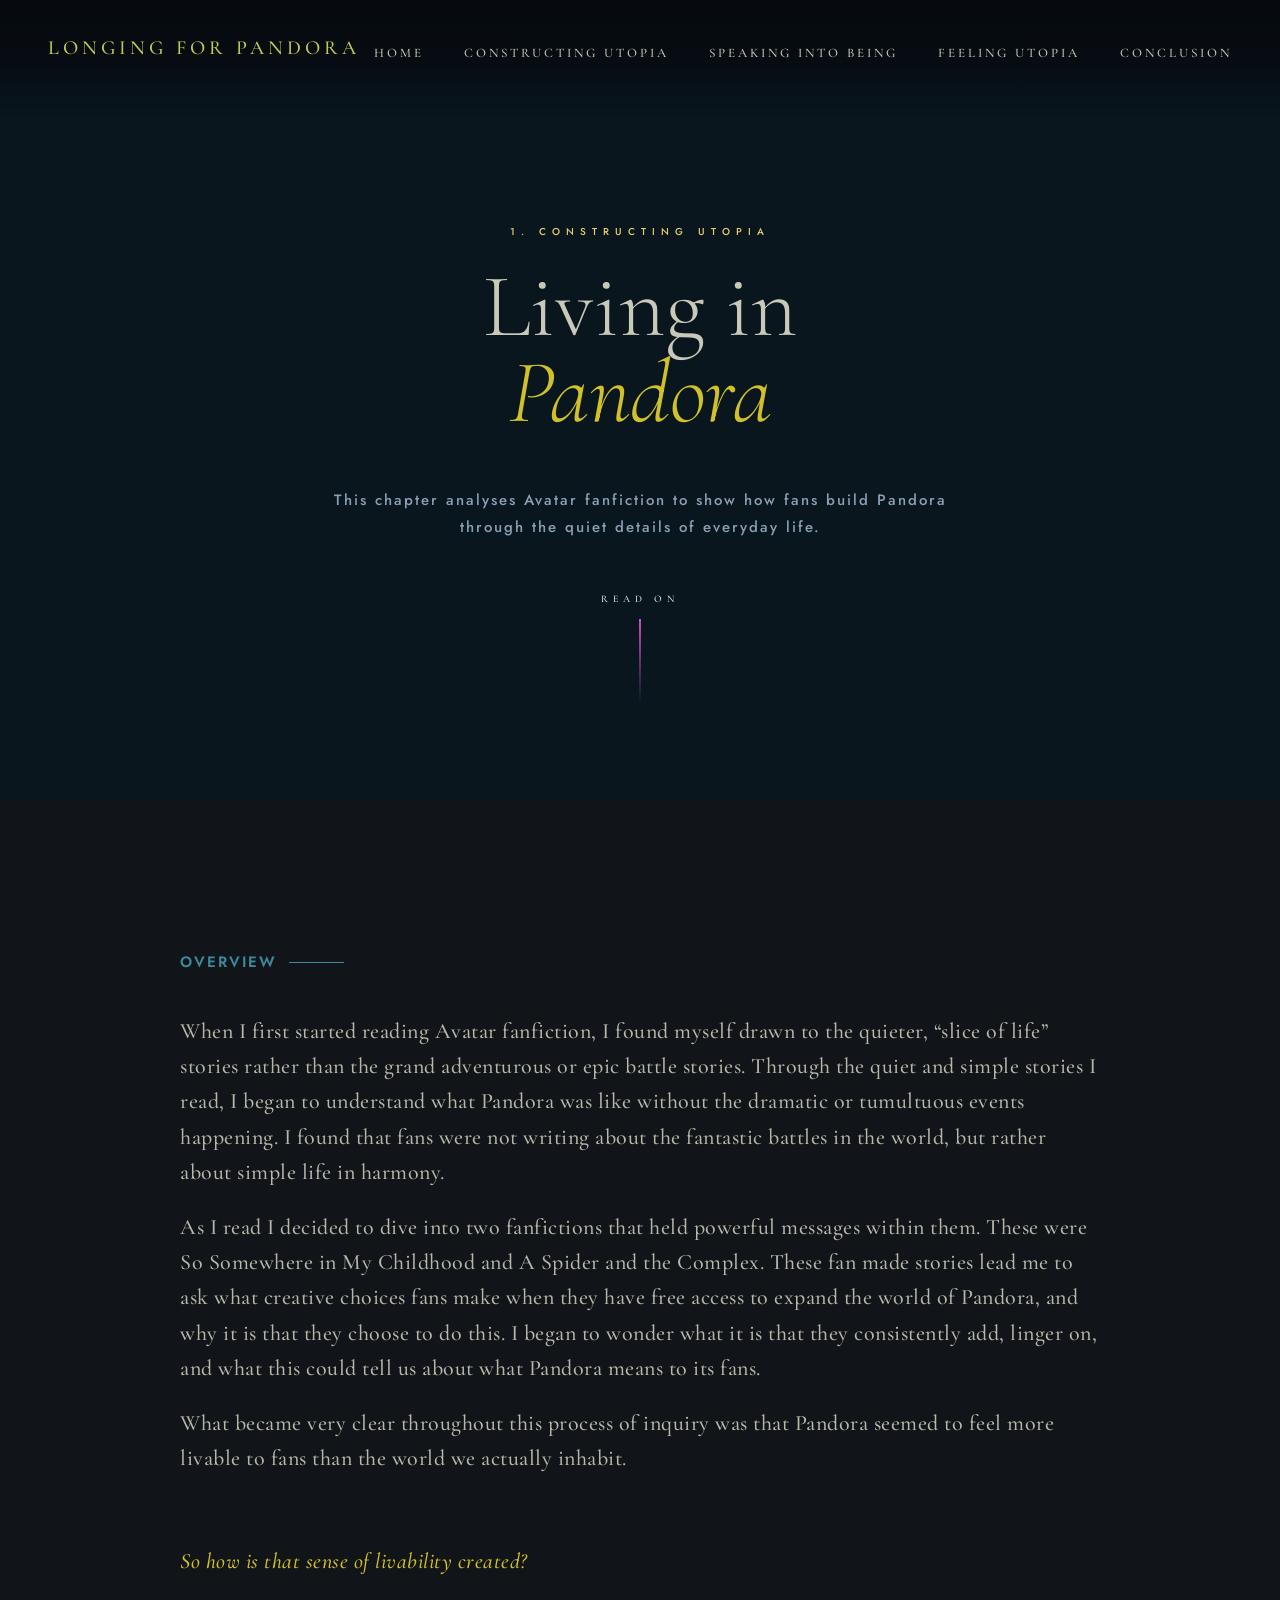
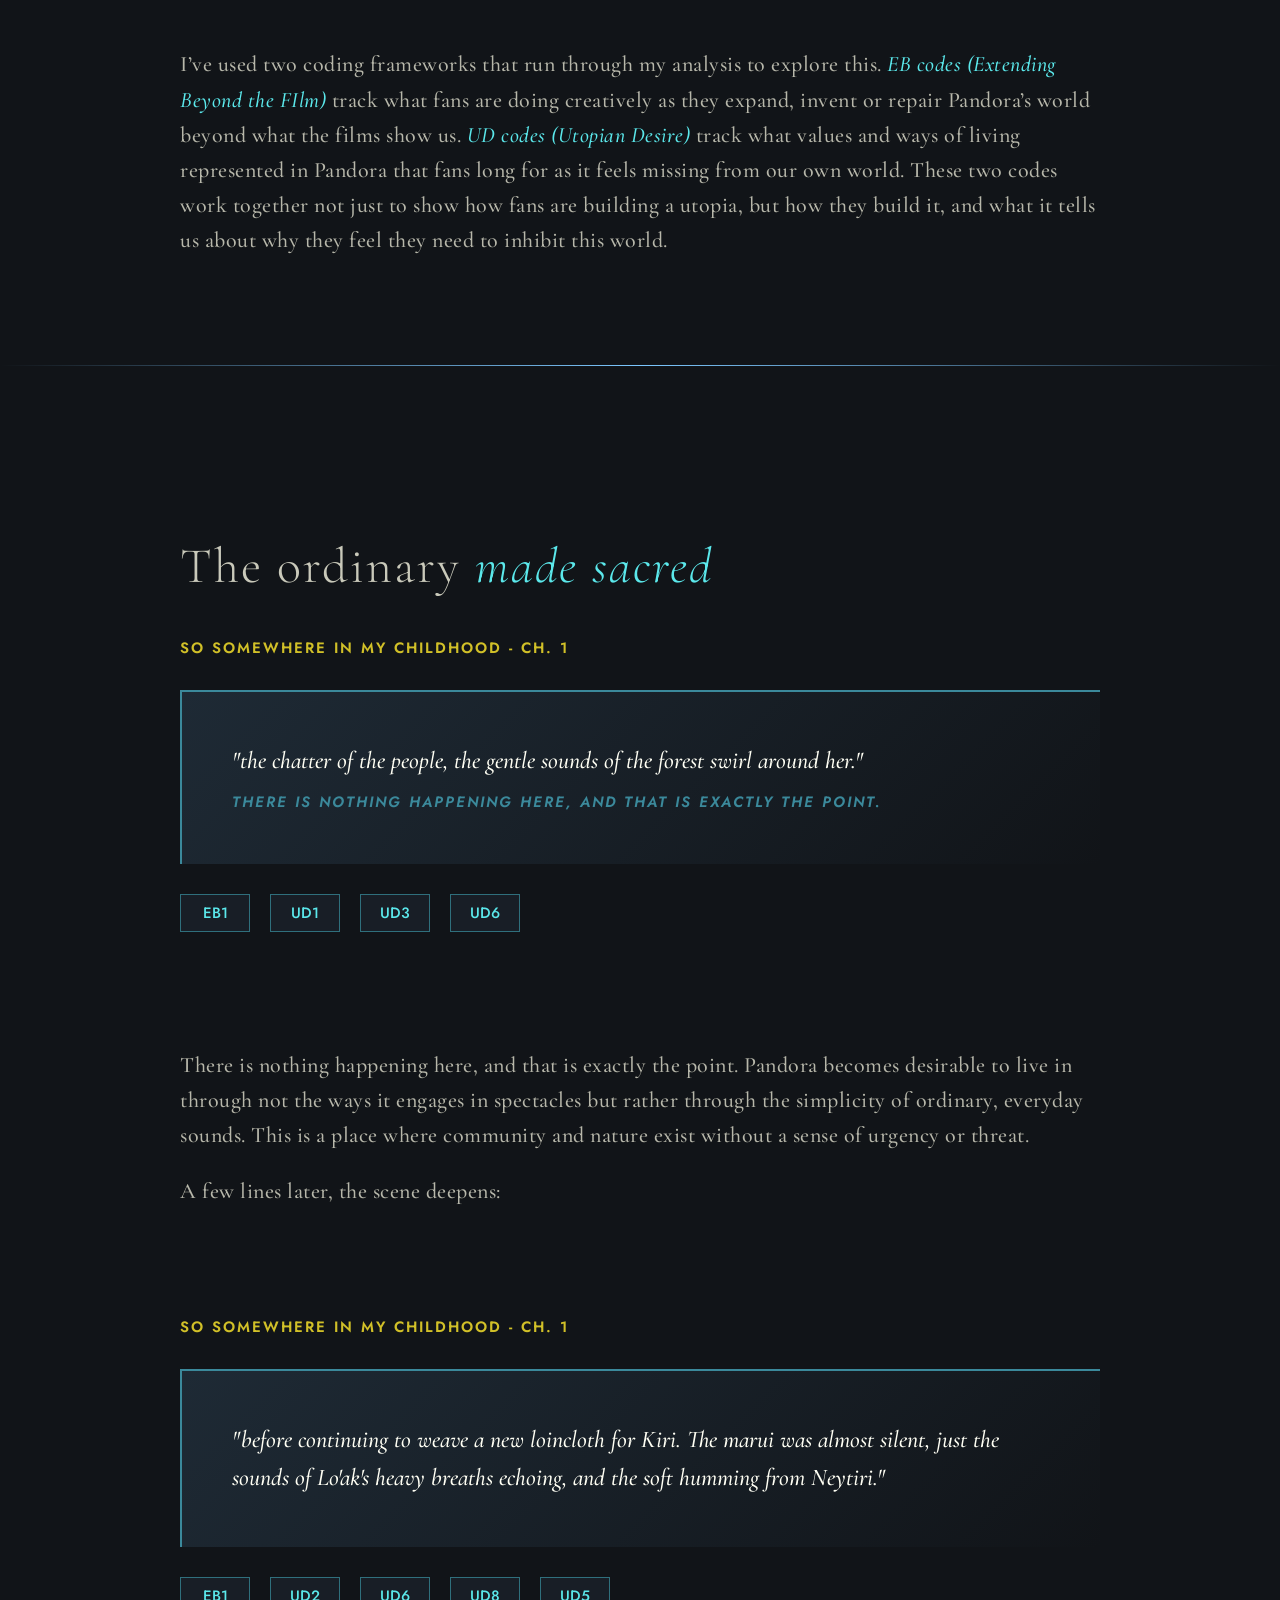
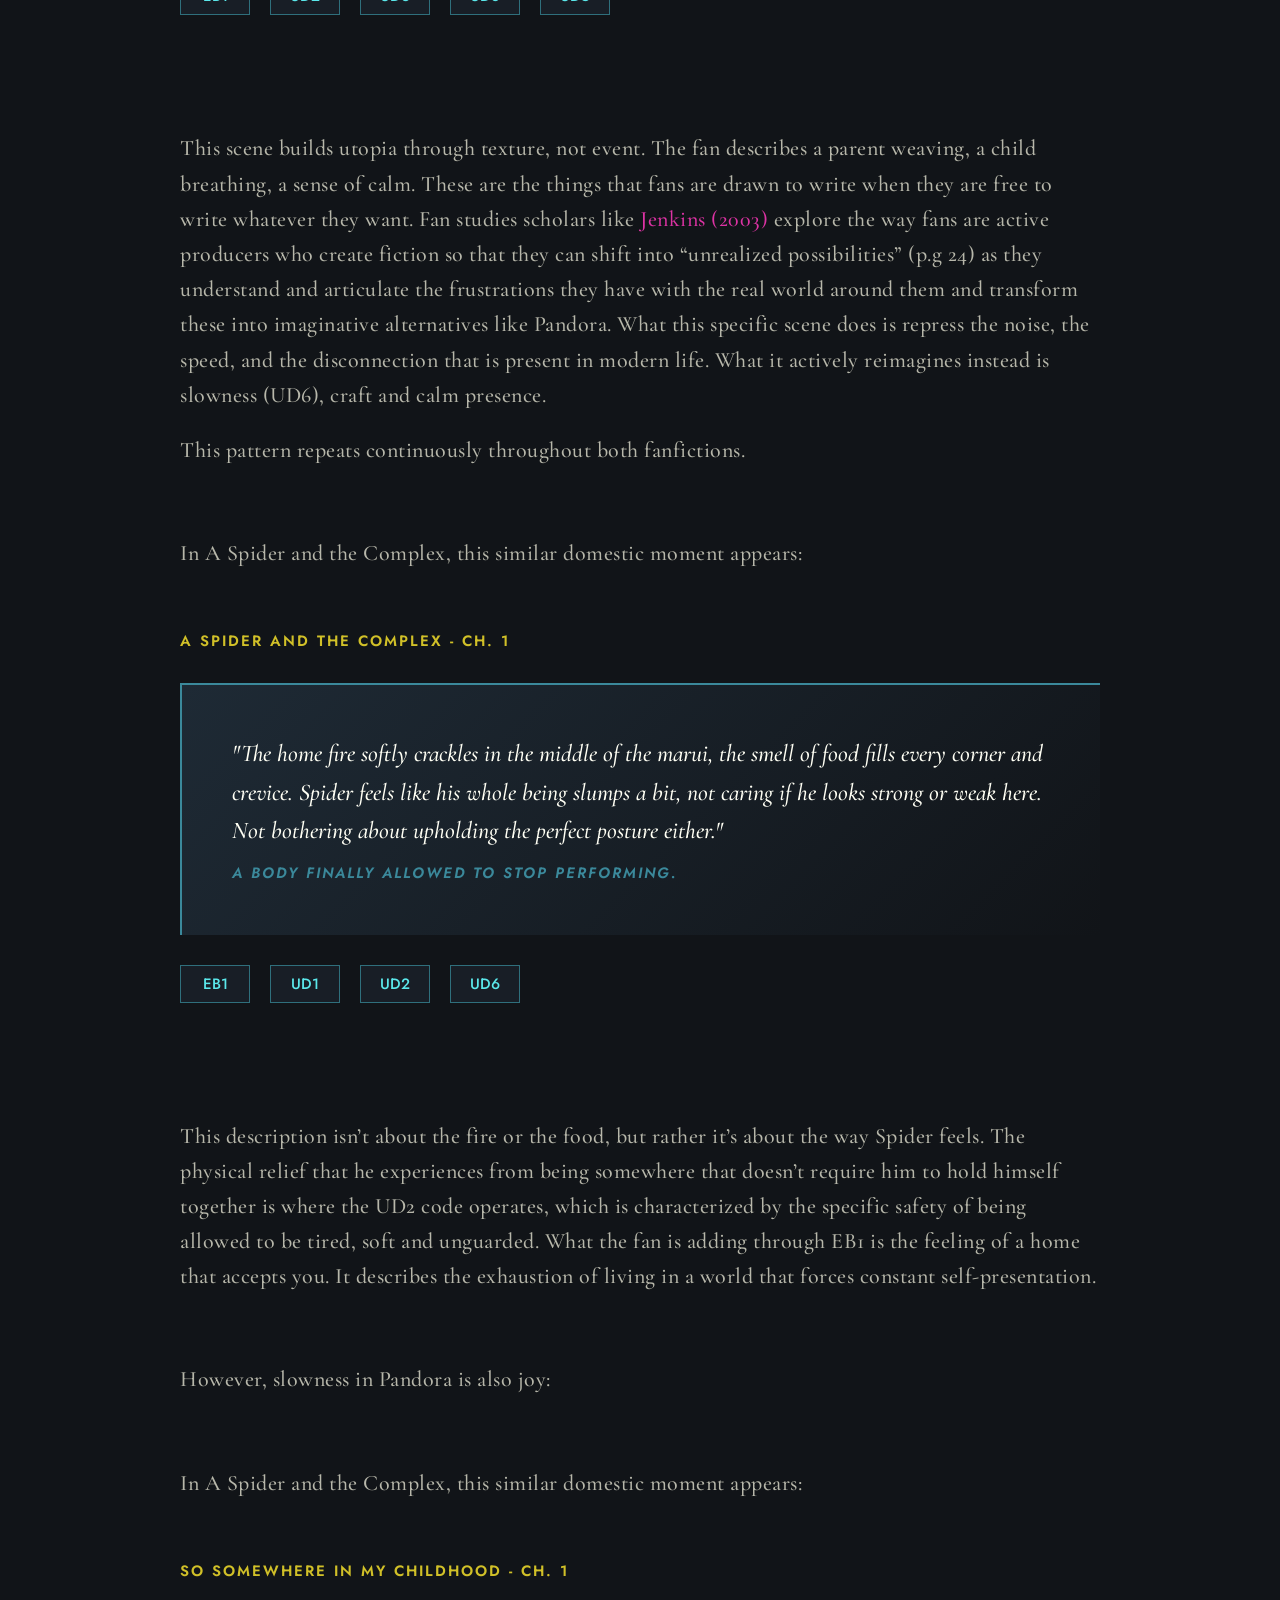
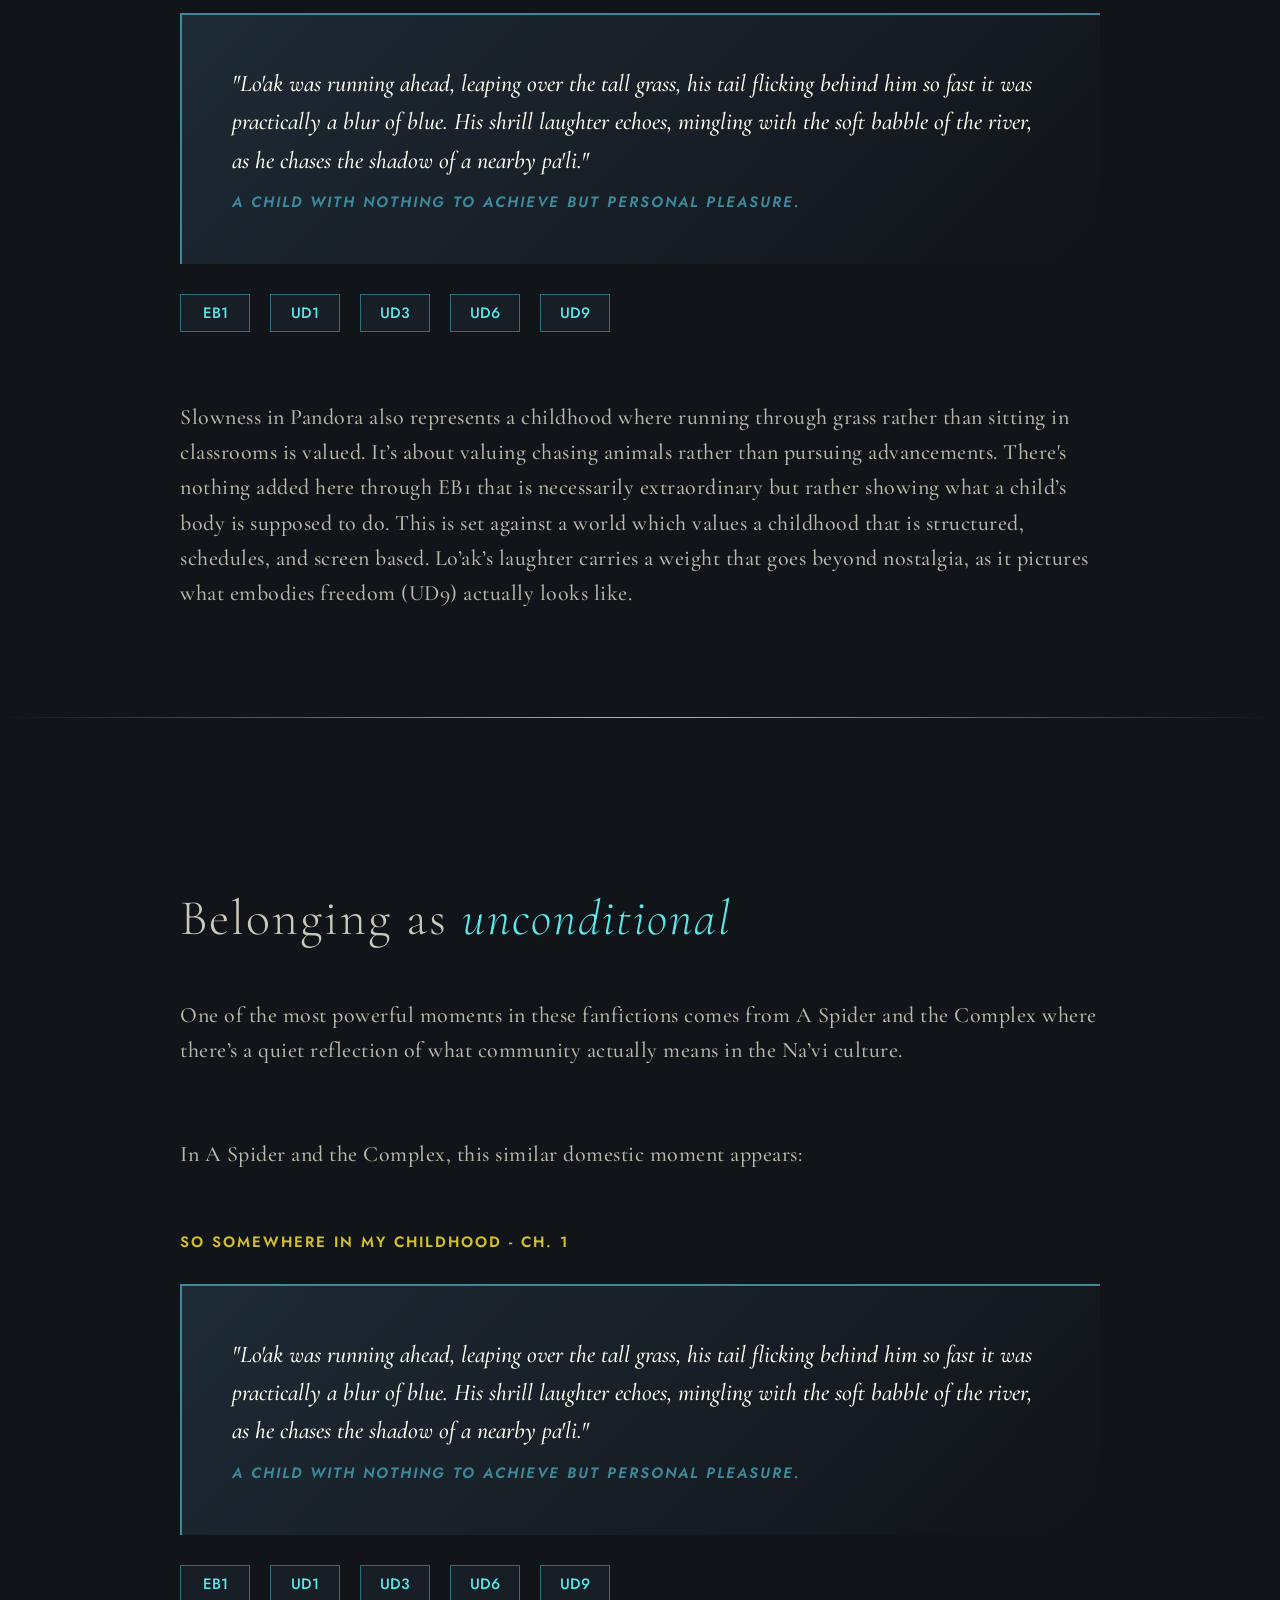
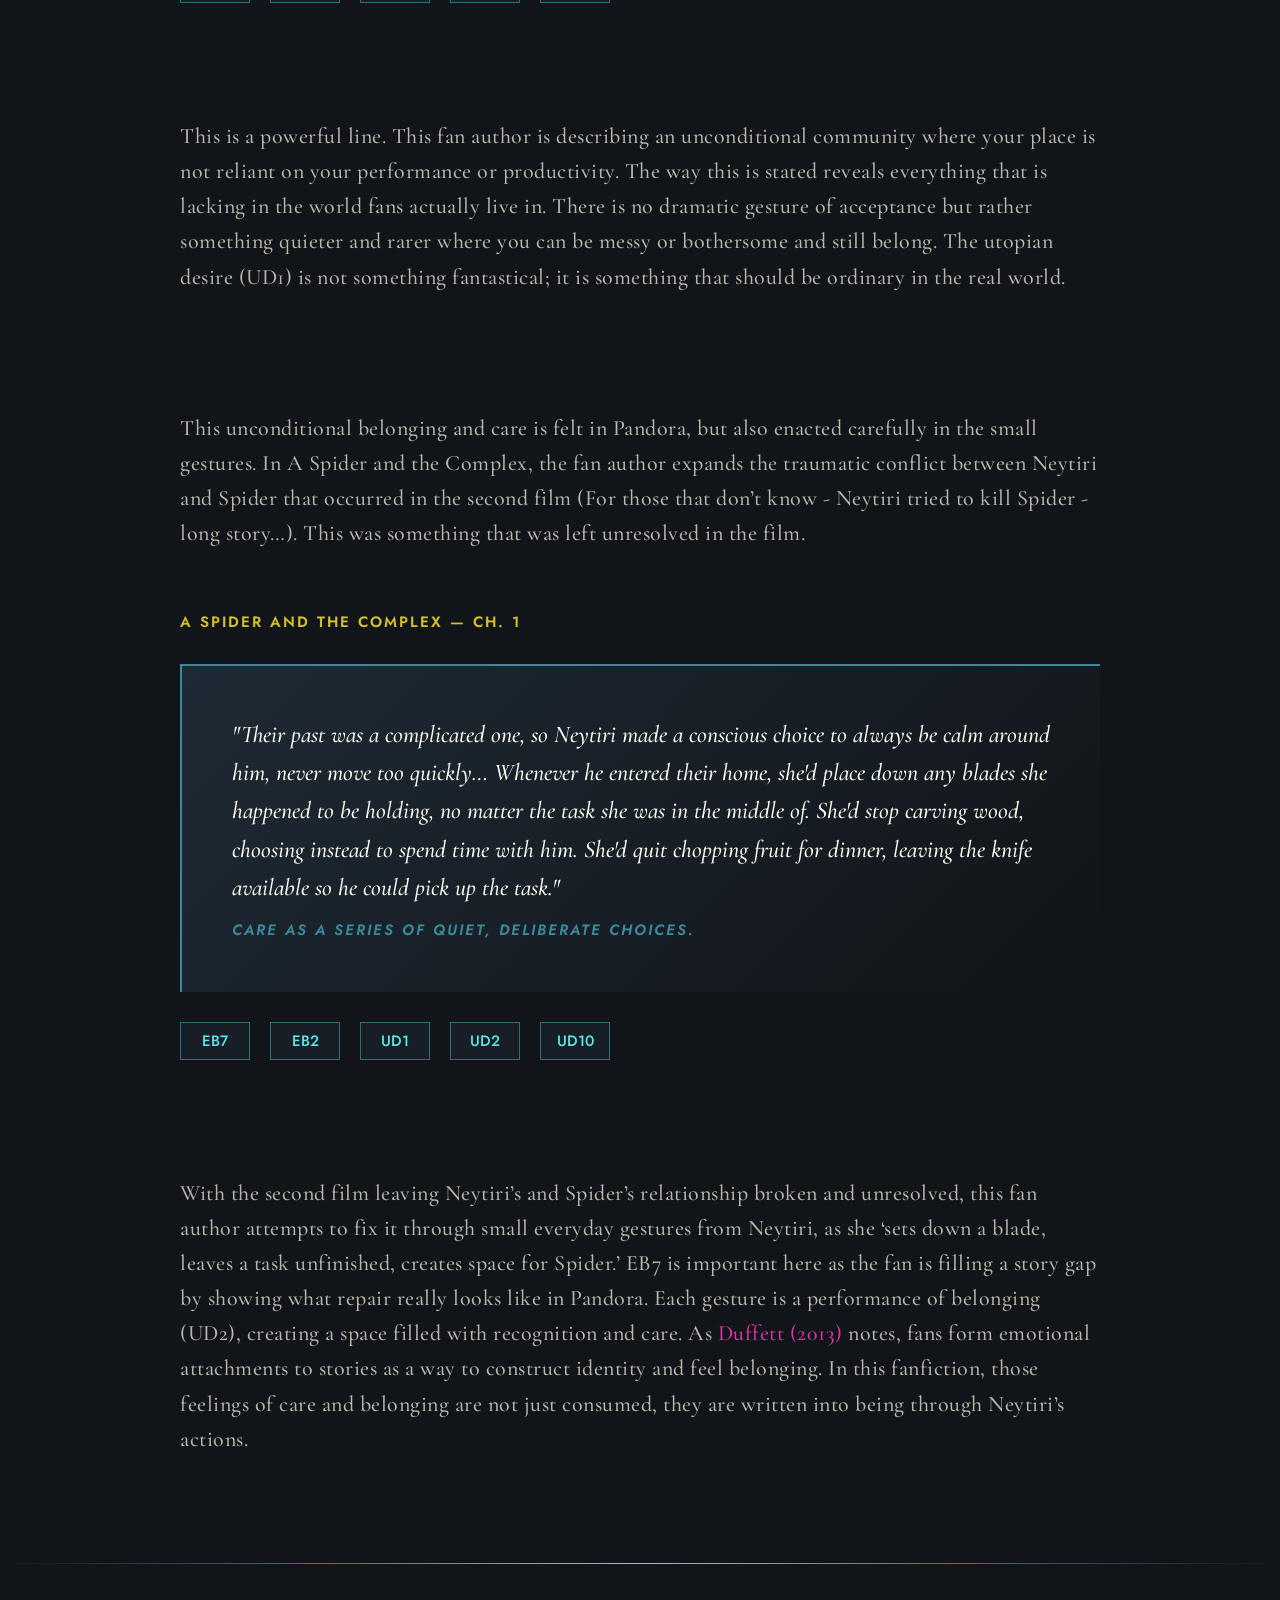
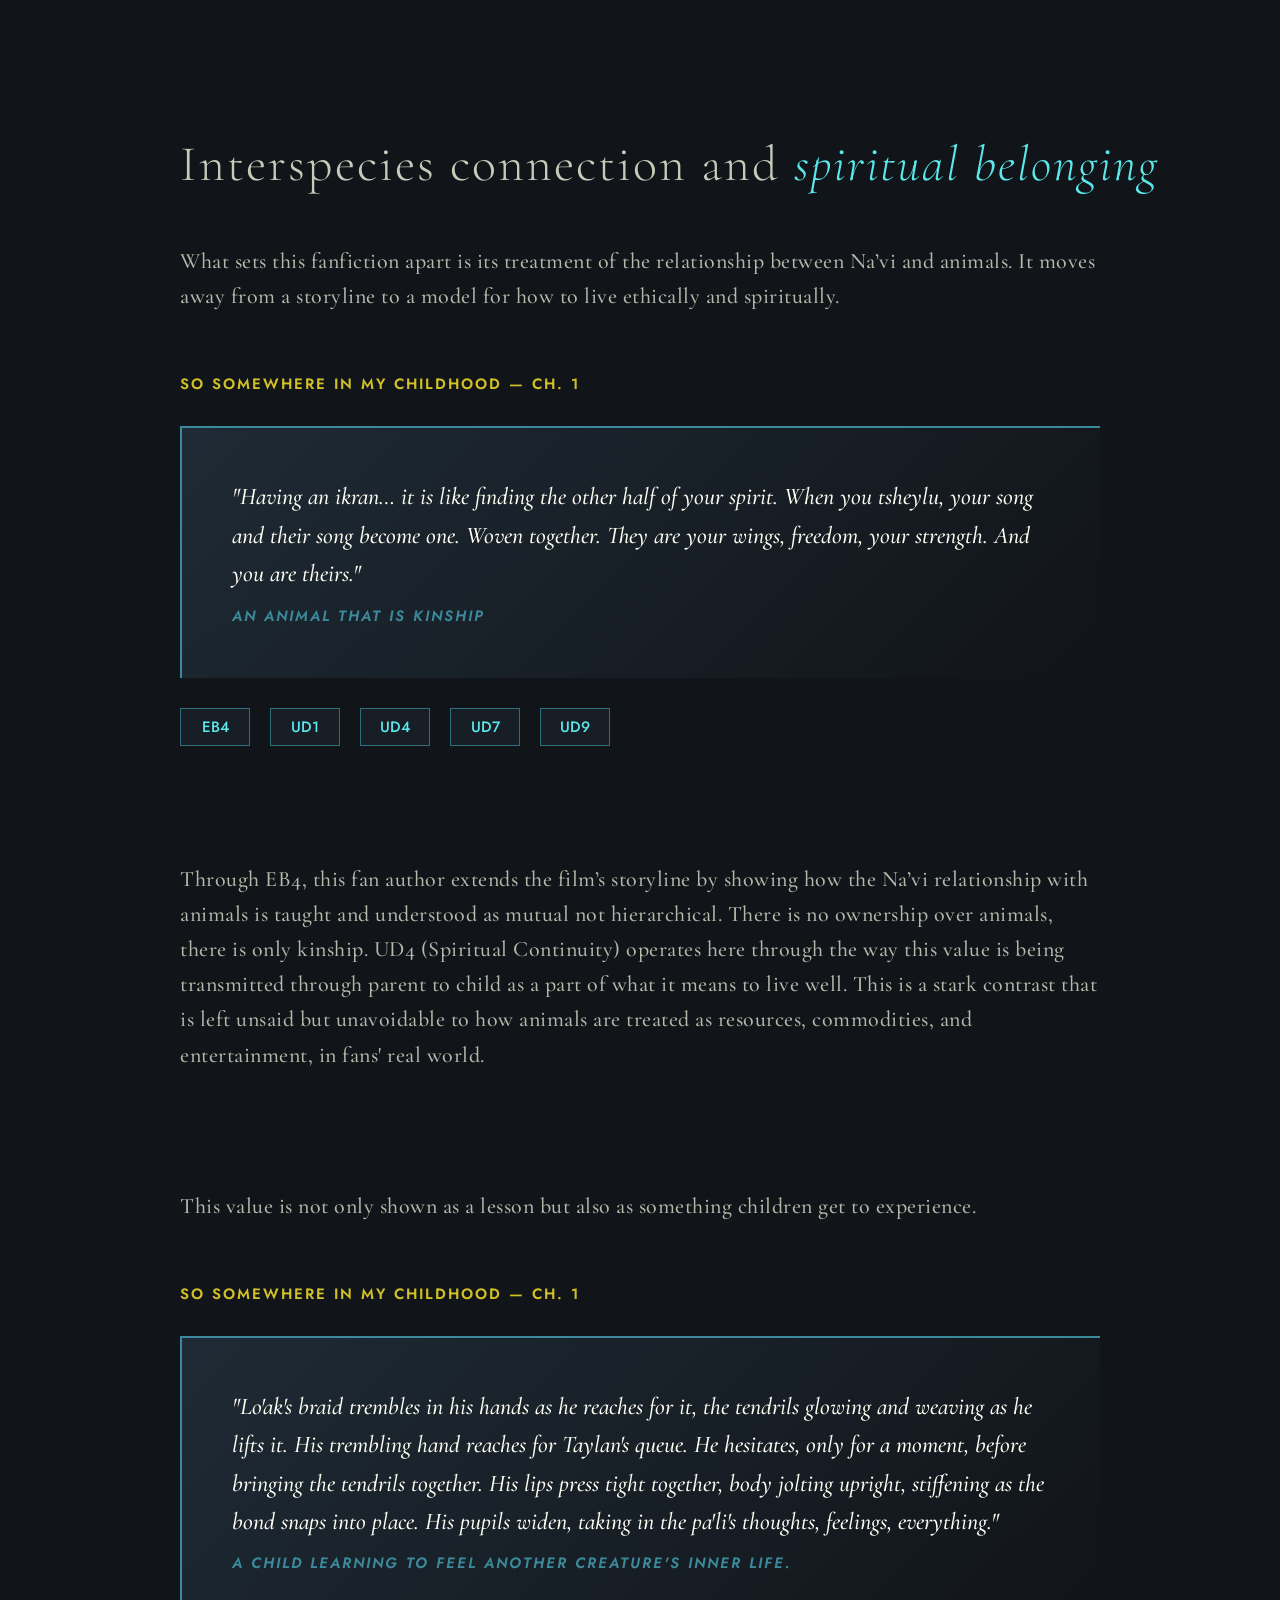
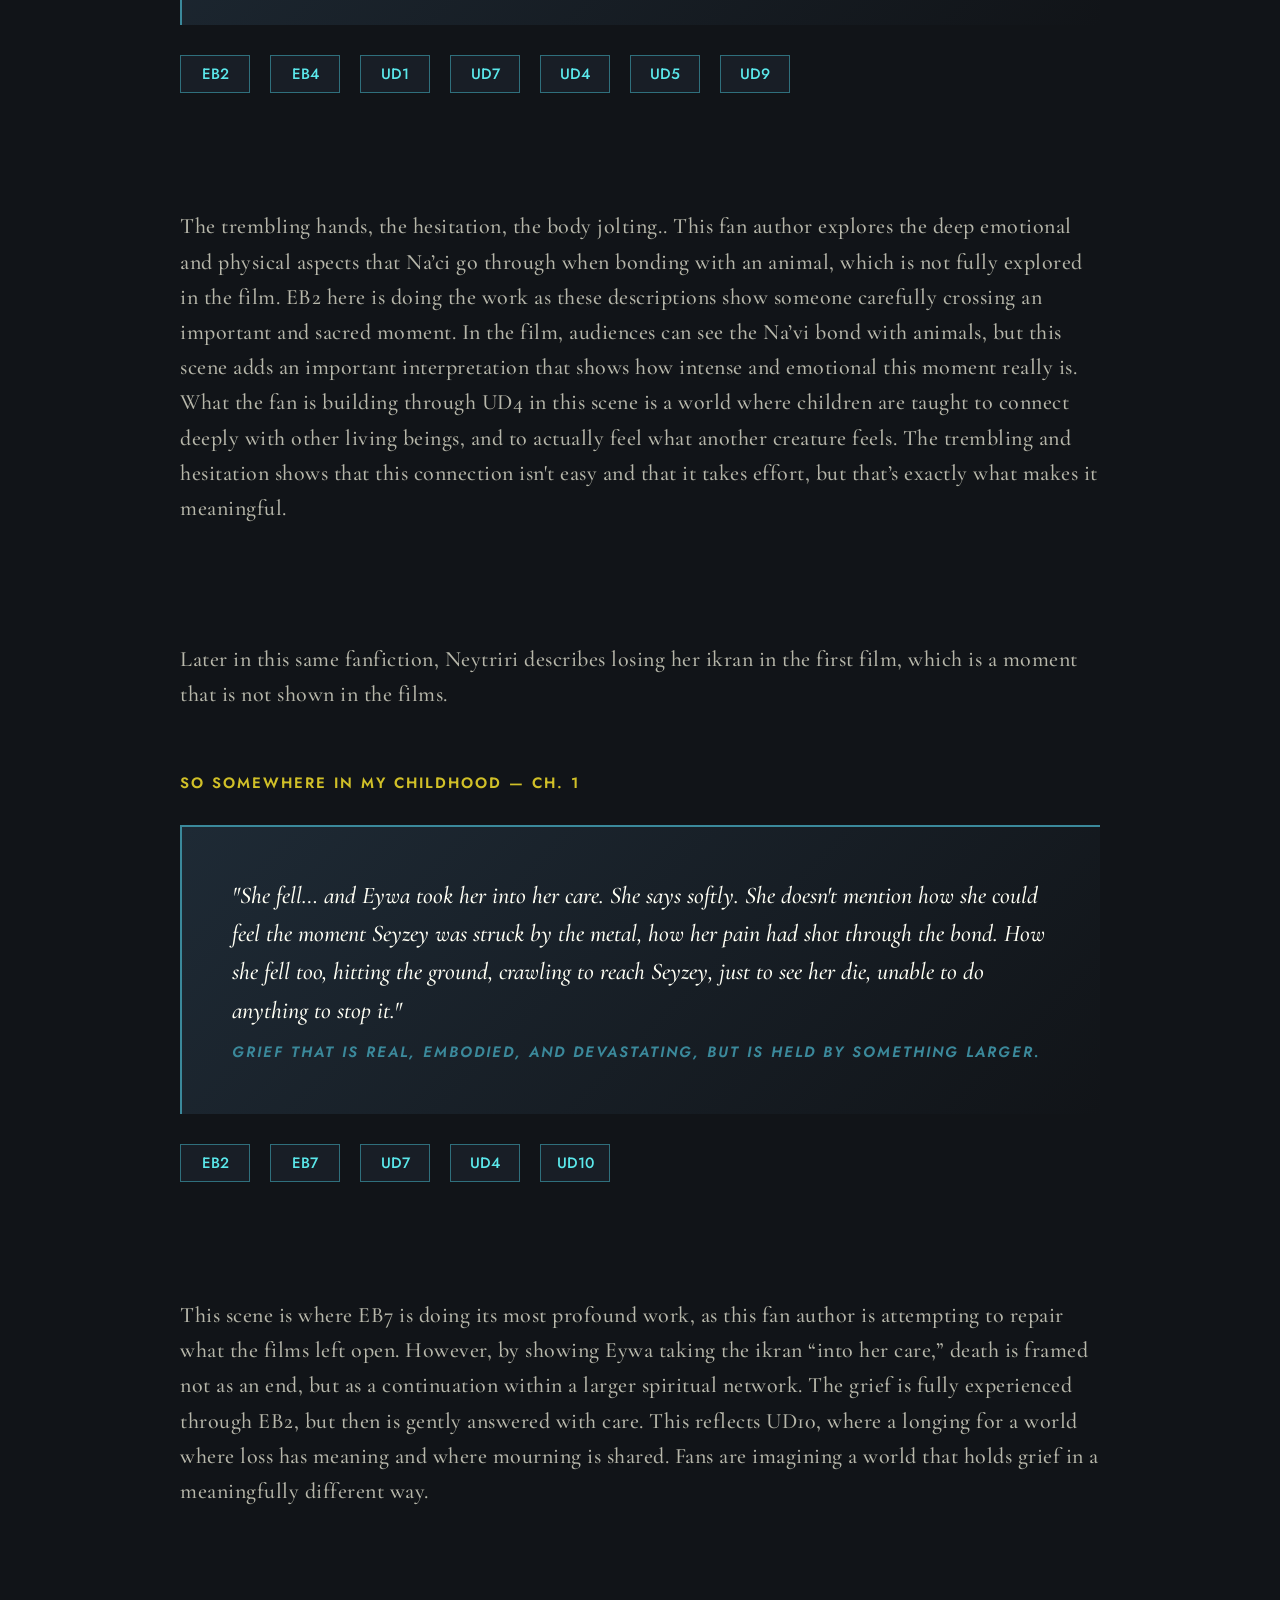
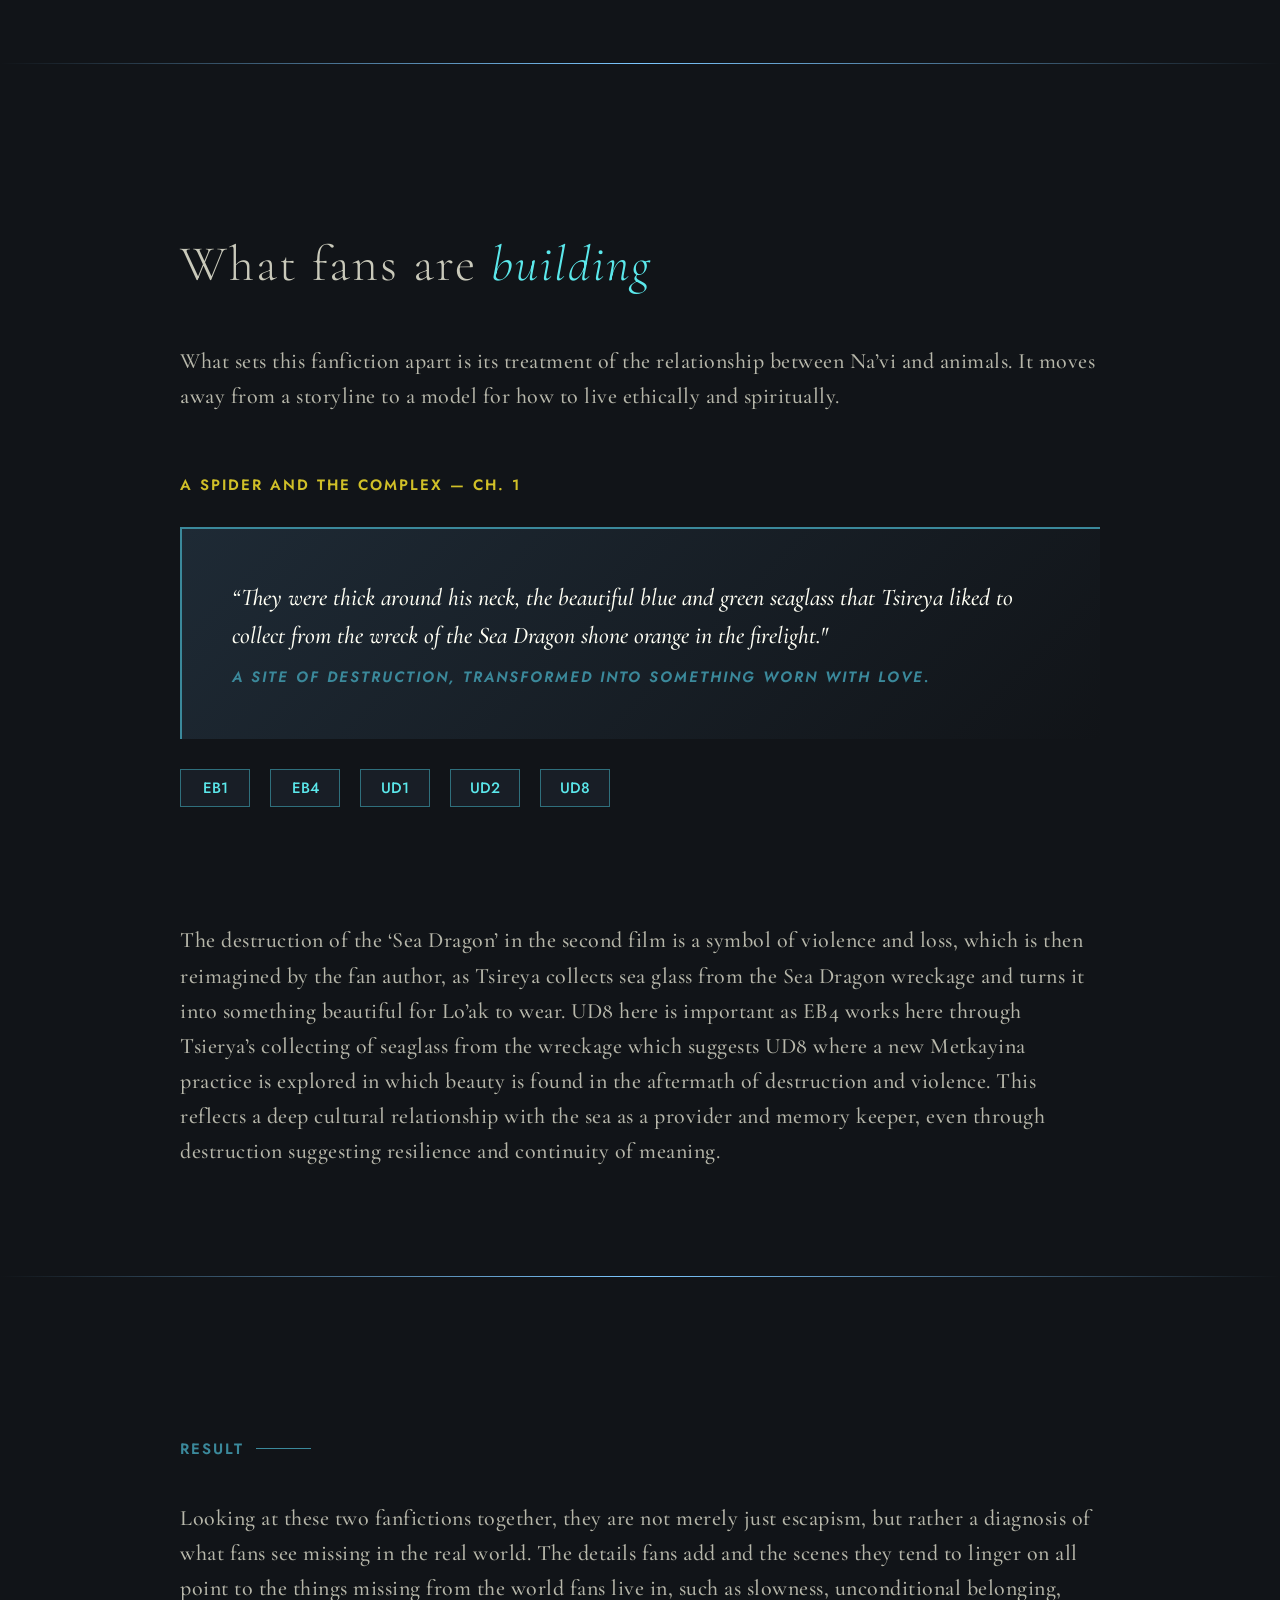
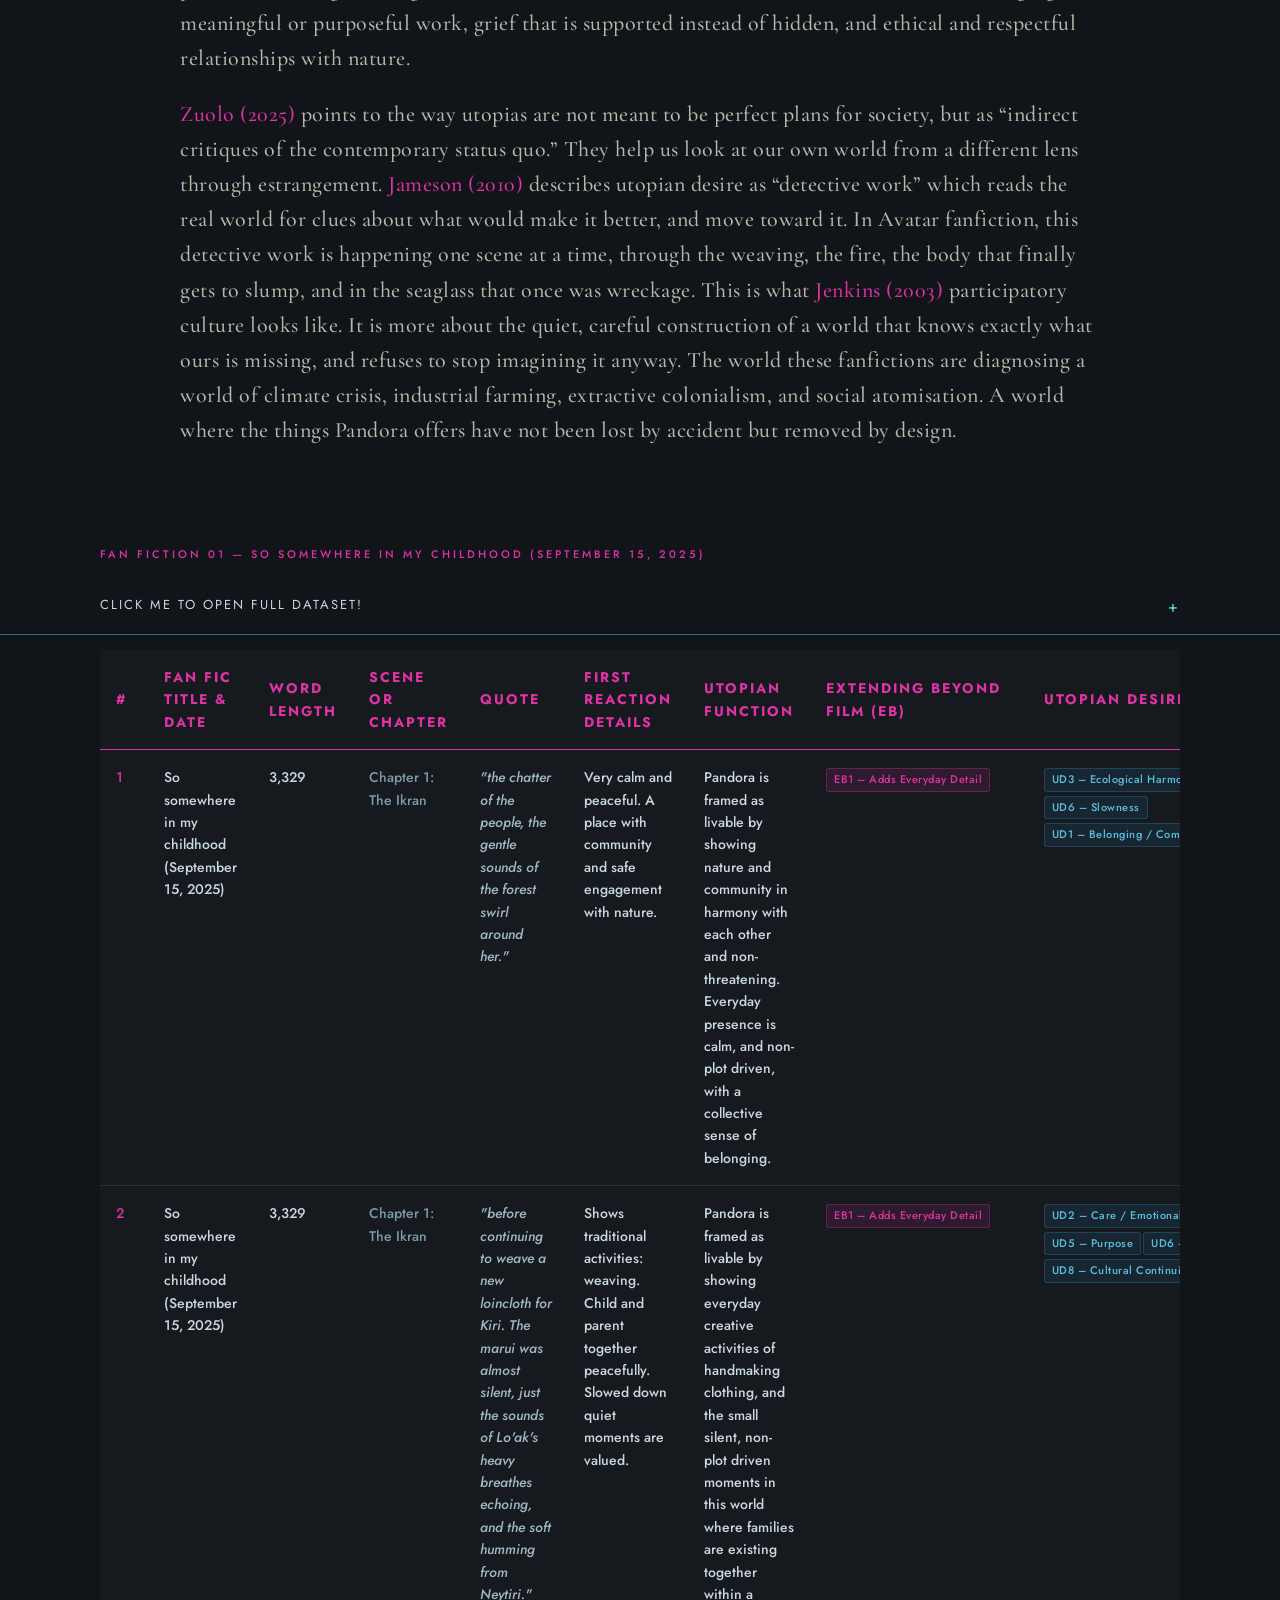
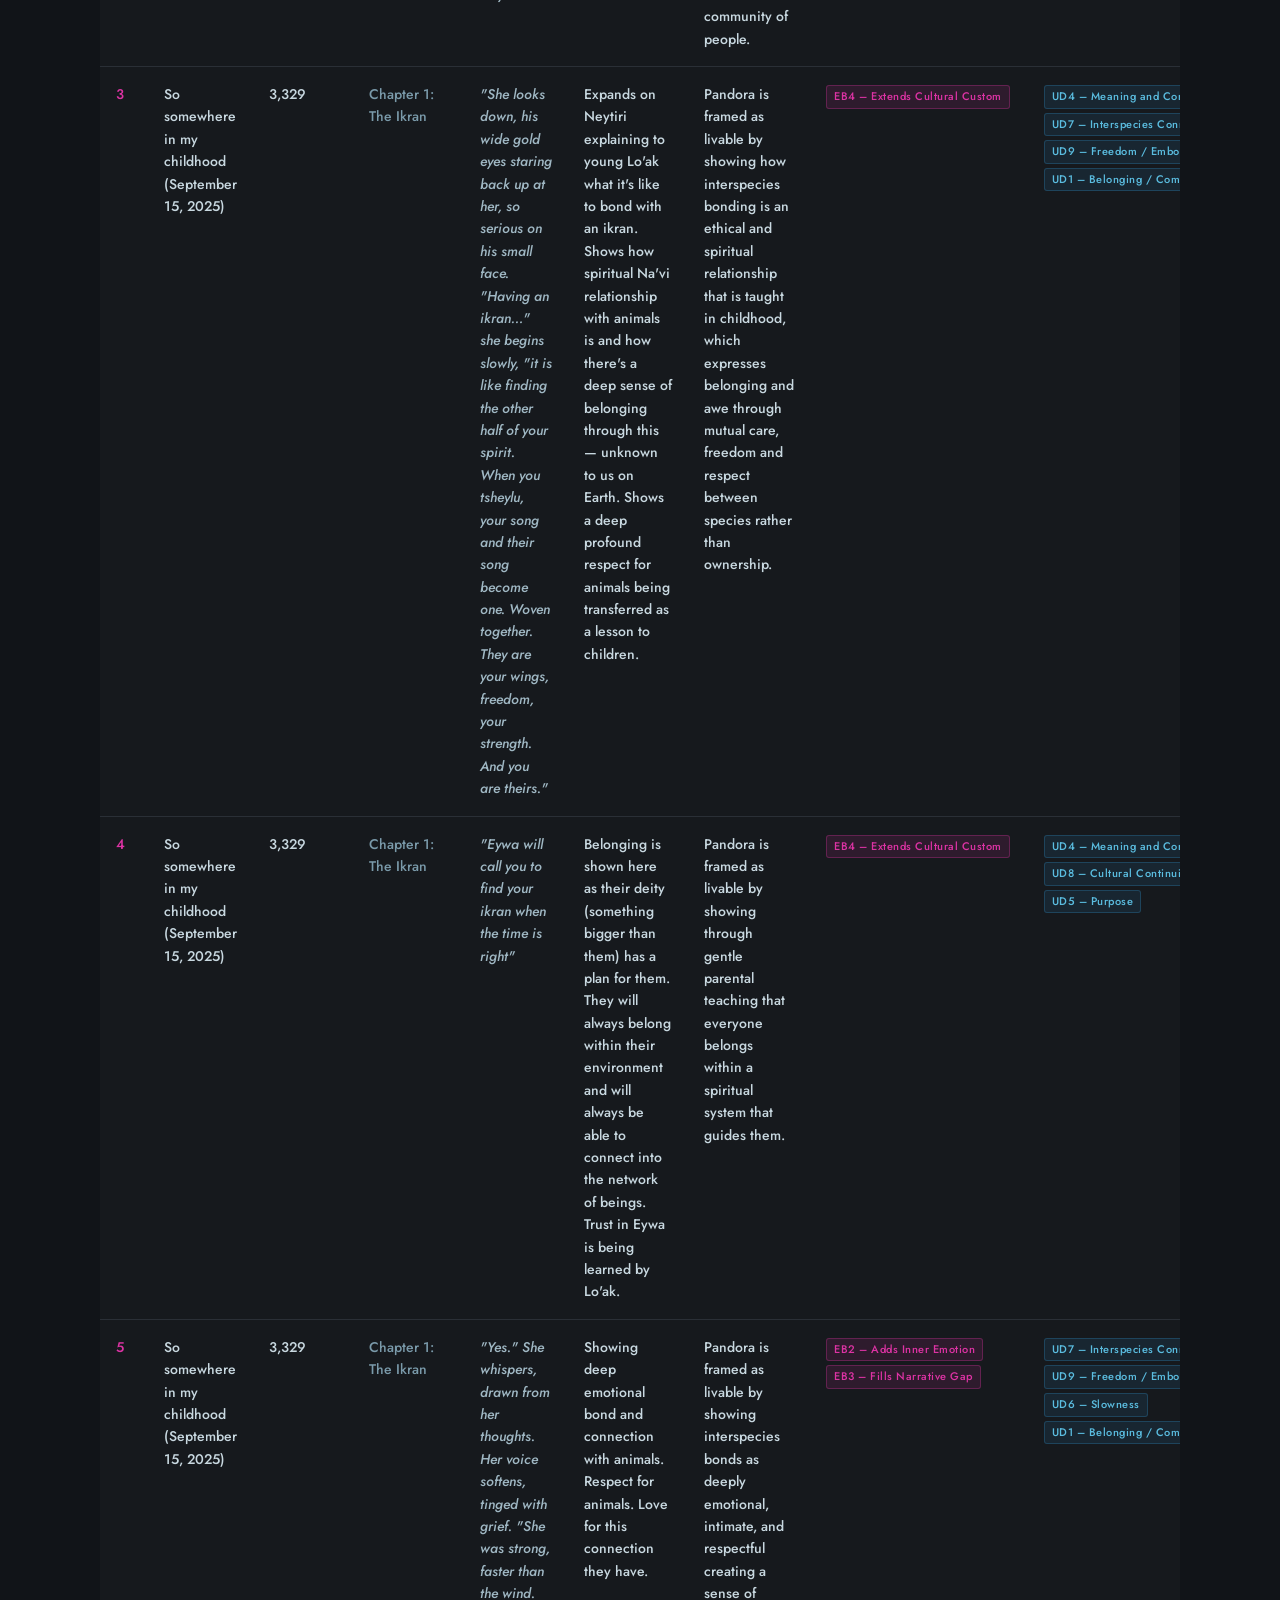
==== commit 3aaa3fc1: "Update c-utopia.html" ====
--- a/c-utopia.html
+++ b/c-utopia.html
@@ -1023,6 +1023,7 @@
           <td><span class="tag tag-eb">EB4 – Extends Cultural Custom</span><span class="tag tag-eb">EB2 – Adds Inner Emotion</span></td>
           <td><span class="tag tag-ud">UD7 – Interspecies Connection</span><span class="tag tag-ud">UD4 – Meaning and Connection</span><span class="tag tag-ud">UD9 – Freedom / Embodied Expression</span><span class="tag tag-ud">UD5 – Purpose</span><span class="tag tag-ud">UD1 – Belonging / Community</span></td>
         </tr>
+    </tbody>
   </table>
   </div>
 </div>
@@ -1235,6 +1236,7 @@
           <td><span class="tag tag-eb">EB7 – Reworks Trauma</span><span class="tag tag-eb">EB2 – Adds Inner Emotion</span></td>
           <td><span class="tag tag-ud">UD10 – Grief Held Collectively</span><span class="tag tag-ud">UD1 – Belonging / Community</span><span class="tag tag-ud">UD4 – Meaning and Connection</span></td>
         </tr>
+      </tbody>
     </table>
   </div>
 </div>
--- a/styles.css
+++ b/styles.css
@@ -902,34 +902,46 @@
 Source: W3Schools: Collapsable Table. – https://www.w3schools.com/howto/howto_js_collapsible.asp */
 
 .collapsible {
-  background-color: #09161e;
+  background-color: #111418;
   cursor: pointer;
-  padding: 18px 100px;
+  padding: 16px 100px;
   width: 100%;
   border: none;
-  border-bottom: 1px solid #dd33a4;
+  border-bottom: 1px solid #2f6f7c;
   text-align: left;
   outline: none;
-  font-family: 'Jost', sans-serif;
-  font-size: 11px;
-  letter-spacing: 3px;
+
+  font-family: 'Jost', sans-serif;
+  font-size: 13px;
+  letter-spacing: 2px;
   text-transform: uppercase;
-  color: #dd33a4;
-  transition: background 0.3s ease;
-}
-
+  color: #c8d8e0;
+
+  transition: all 0.25s ease;
+}
+
+/* Hover */
 .collapsible:hover {
-  background: linear-gradient(135deg, #1e2a35, #111418);
-}
-
-.active {
-  background: linear-gradient(135deg, #1e2a35, #111418);
-}
-
-.content {
-  max-height: 0;
-  overflow: hidden;
-  transition: max-height 0.2s ease-out;
+  background-color: #1e2a35;
+  color: #5be8eb;
+}
+
+.collapsible.active {
+  background-color: #1e2a35;
+  color: #5be8eb;
+  border-bottom: 1px solid #5be8eb;
+}
+
+.collapsible::after {
+  content: "+";
+  float: right;
+  font-size: 16px;
+  color: #5be8eb;
+  transition: transform 0.2s ease;
+}
+
+.collapsible.active::after {
+  content: "–";
 }
 
 /* ---------------- ADDITIONAL CODE REFERENCES ---------------- */
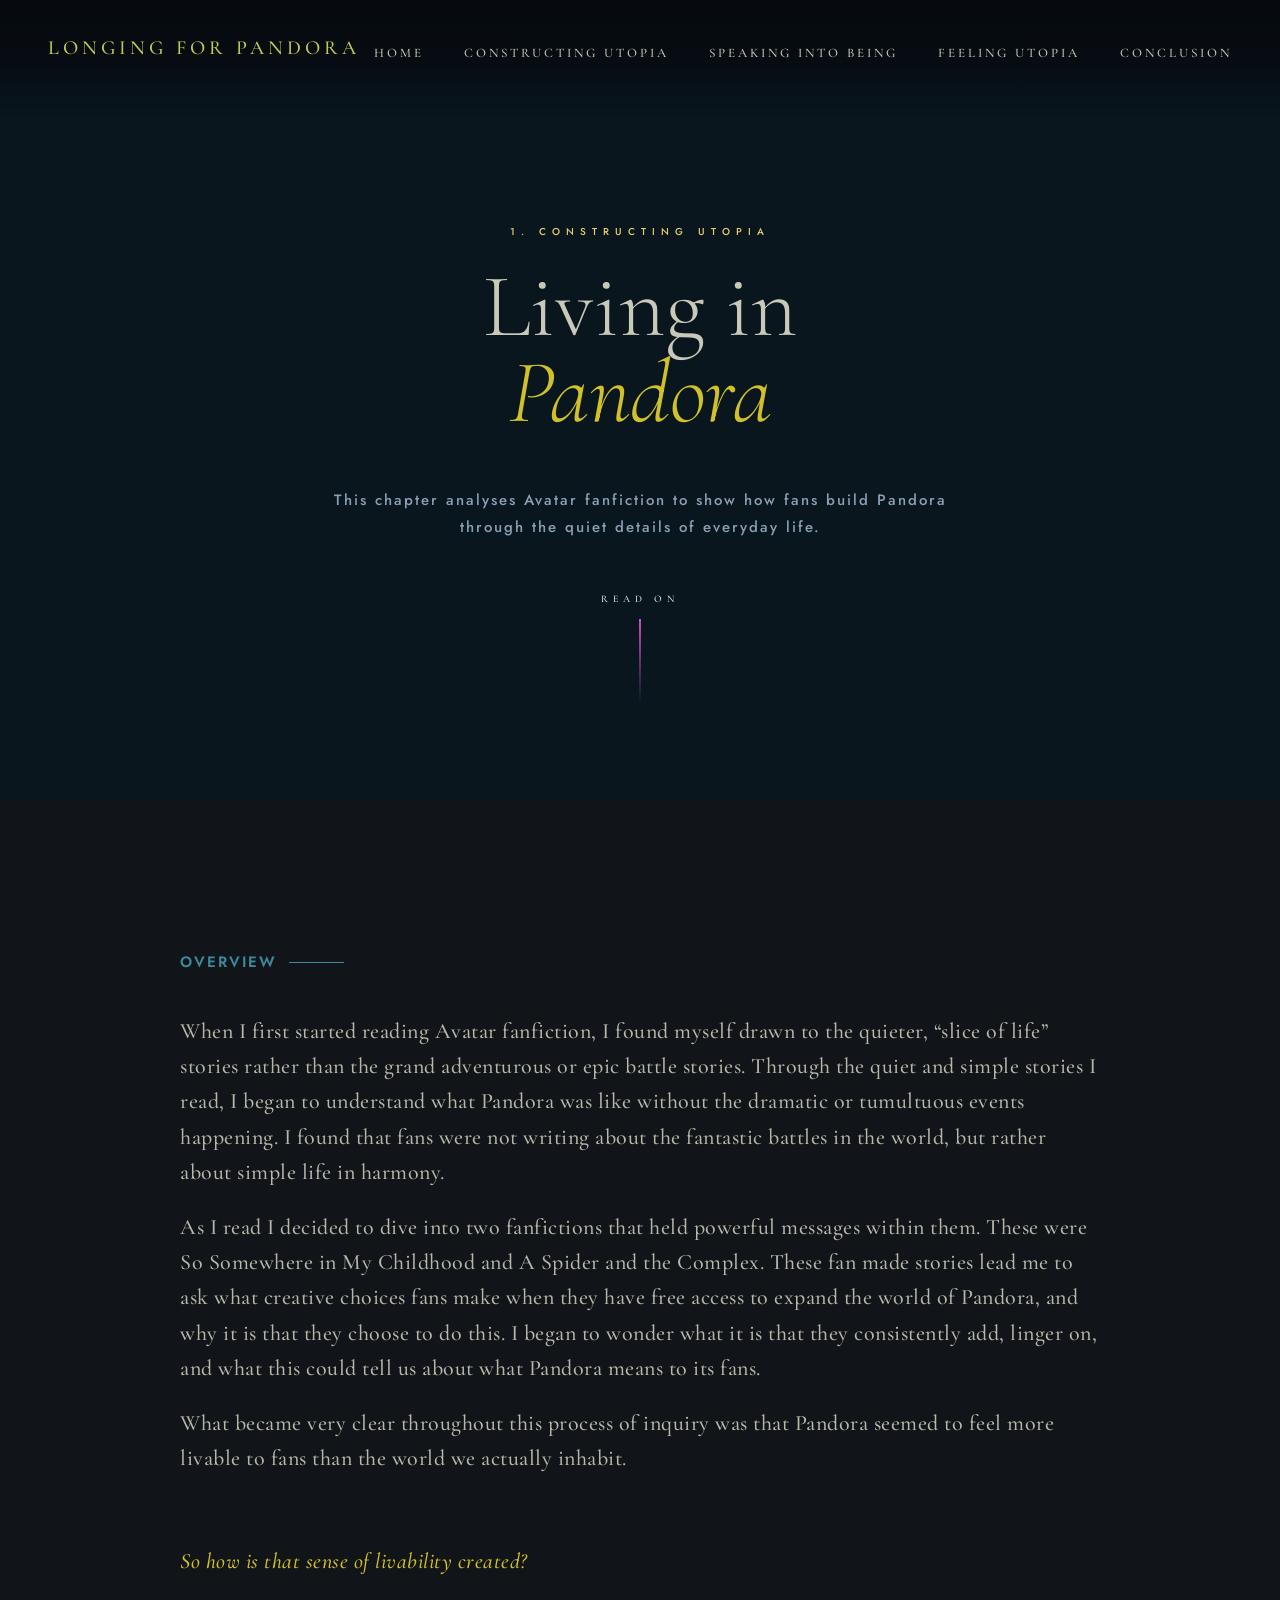
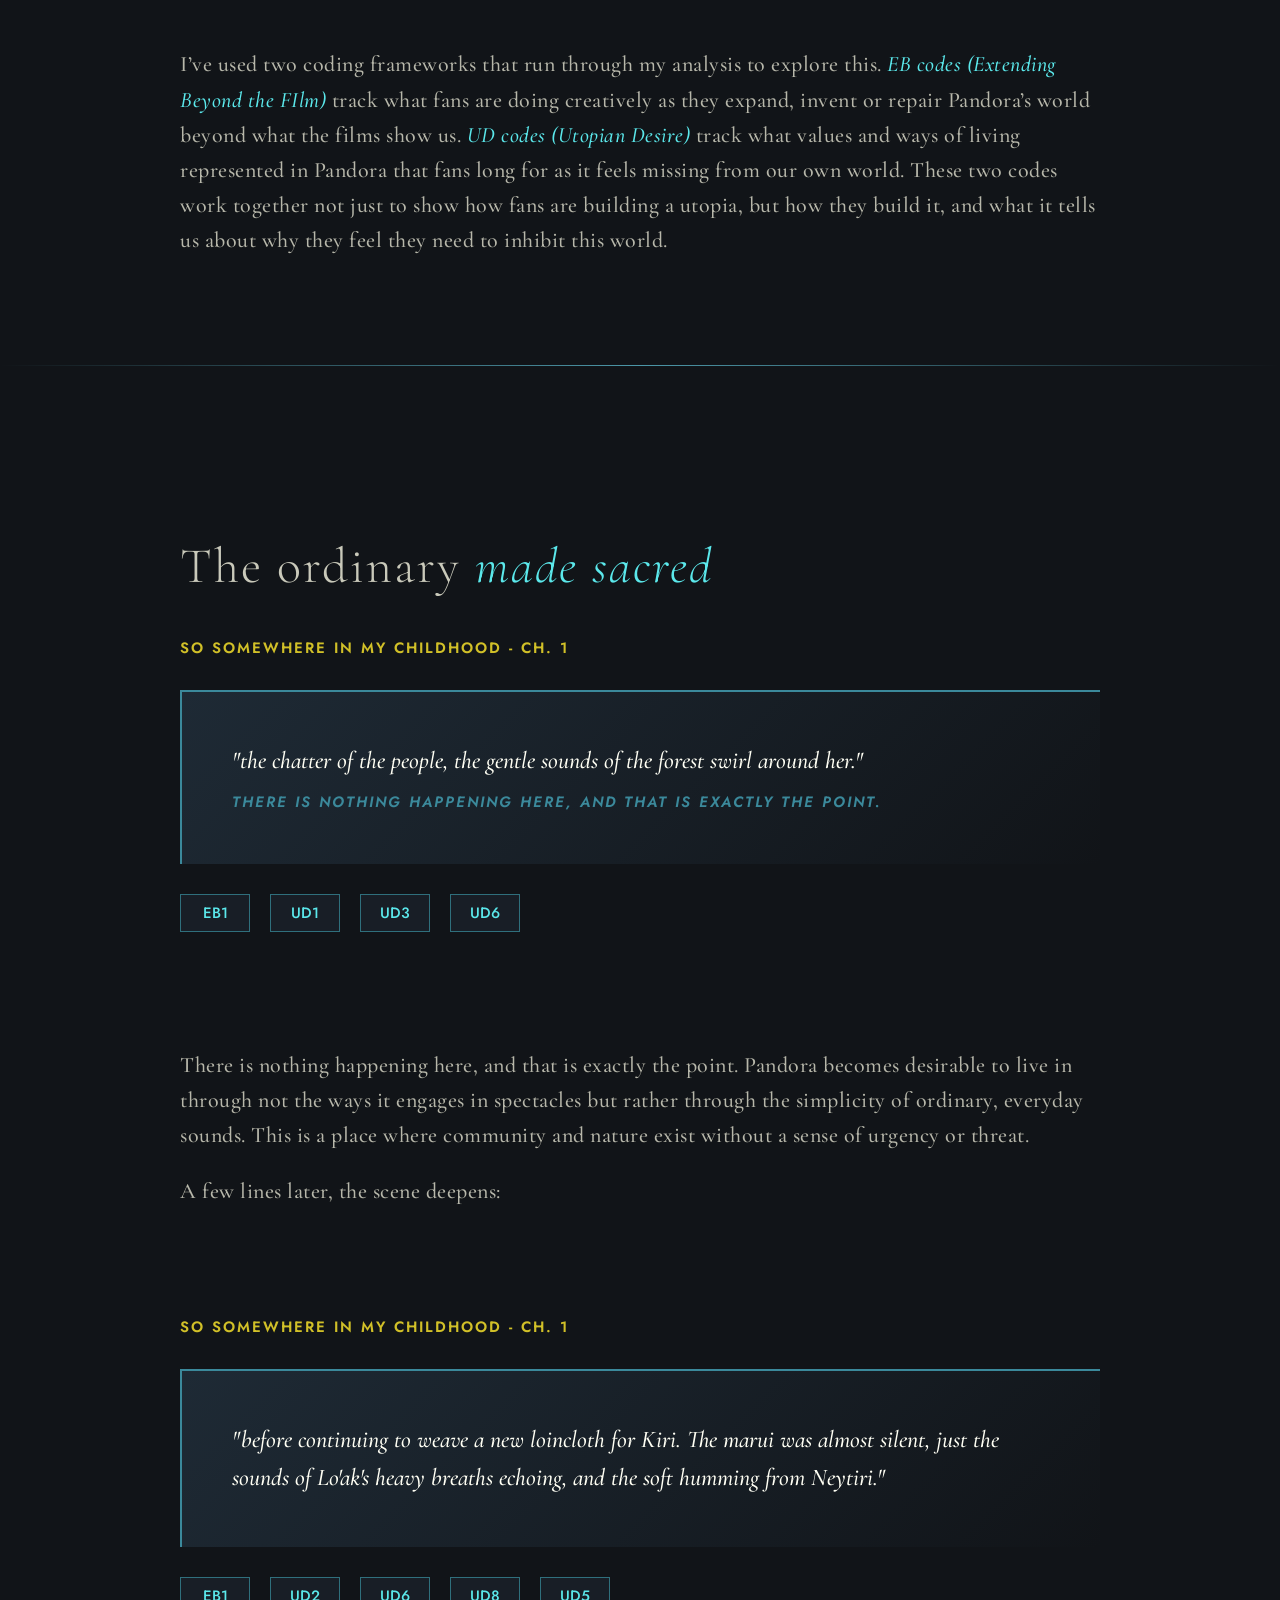
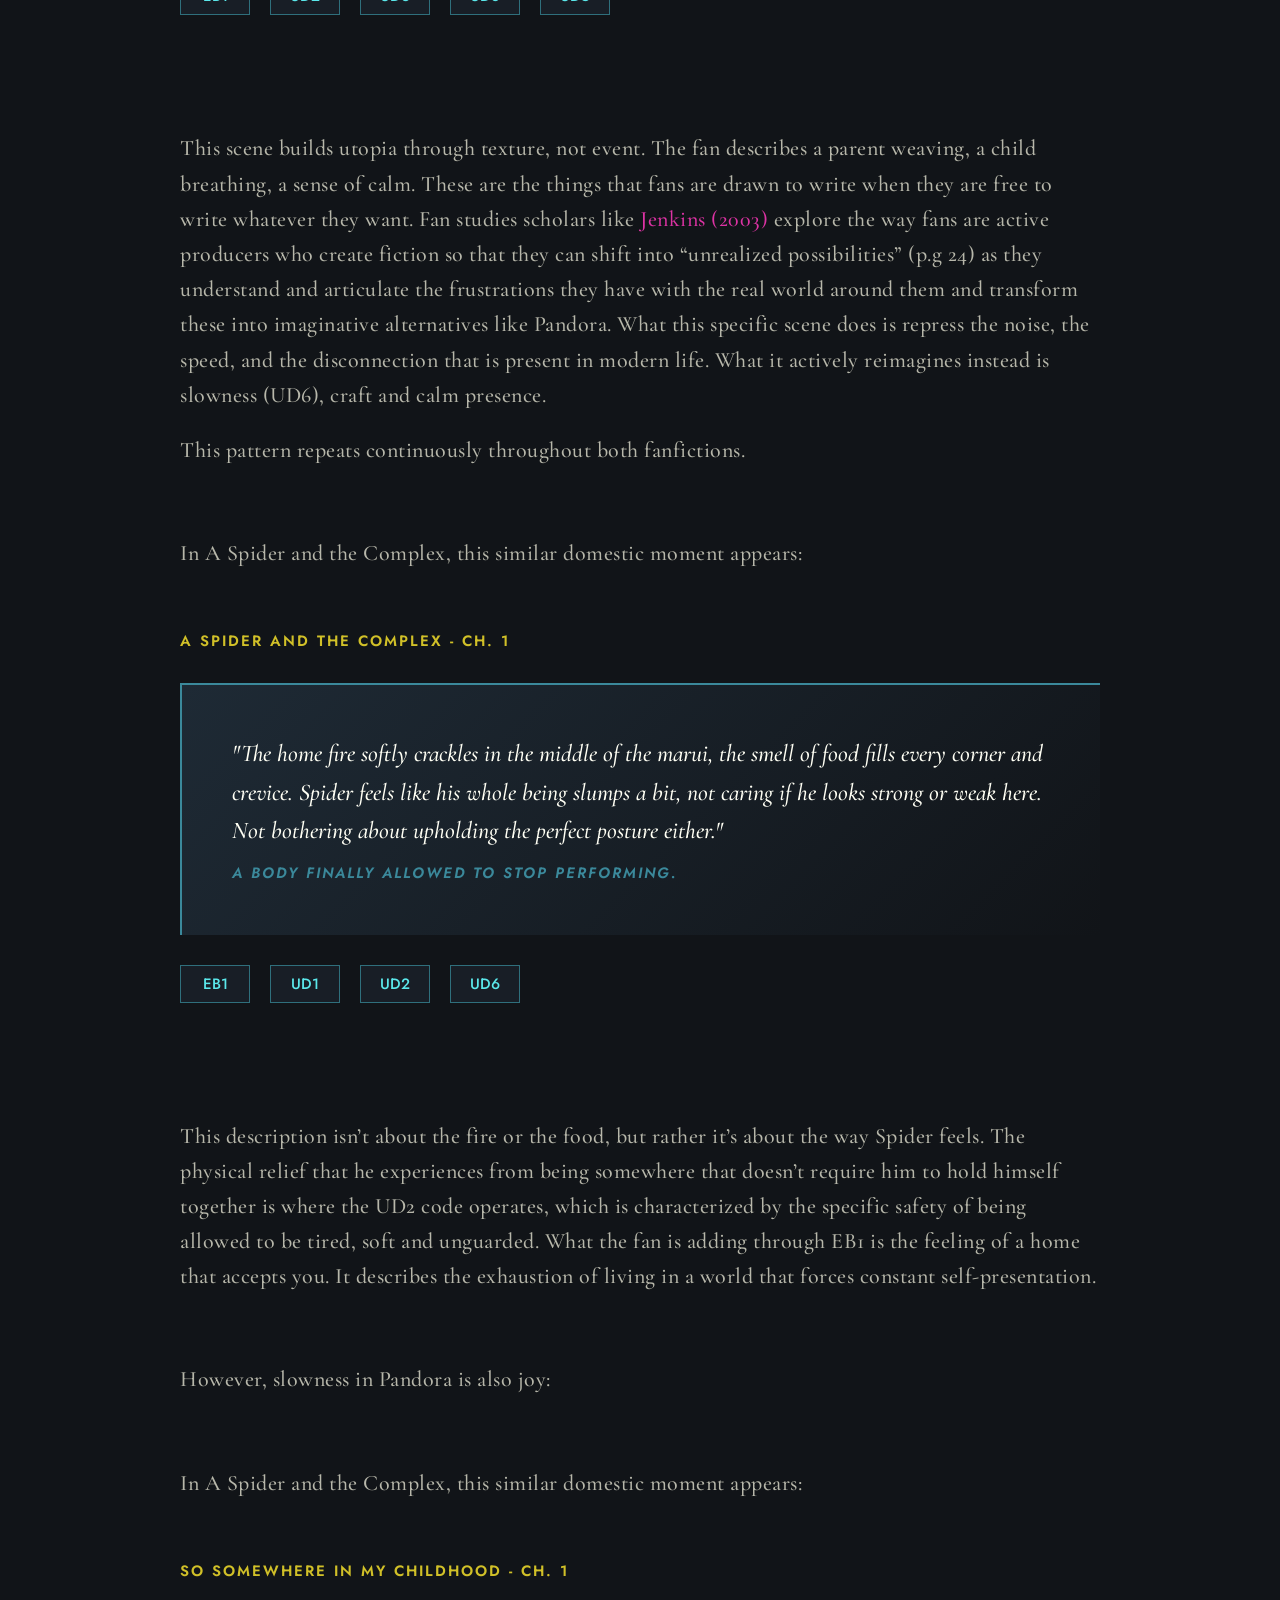
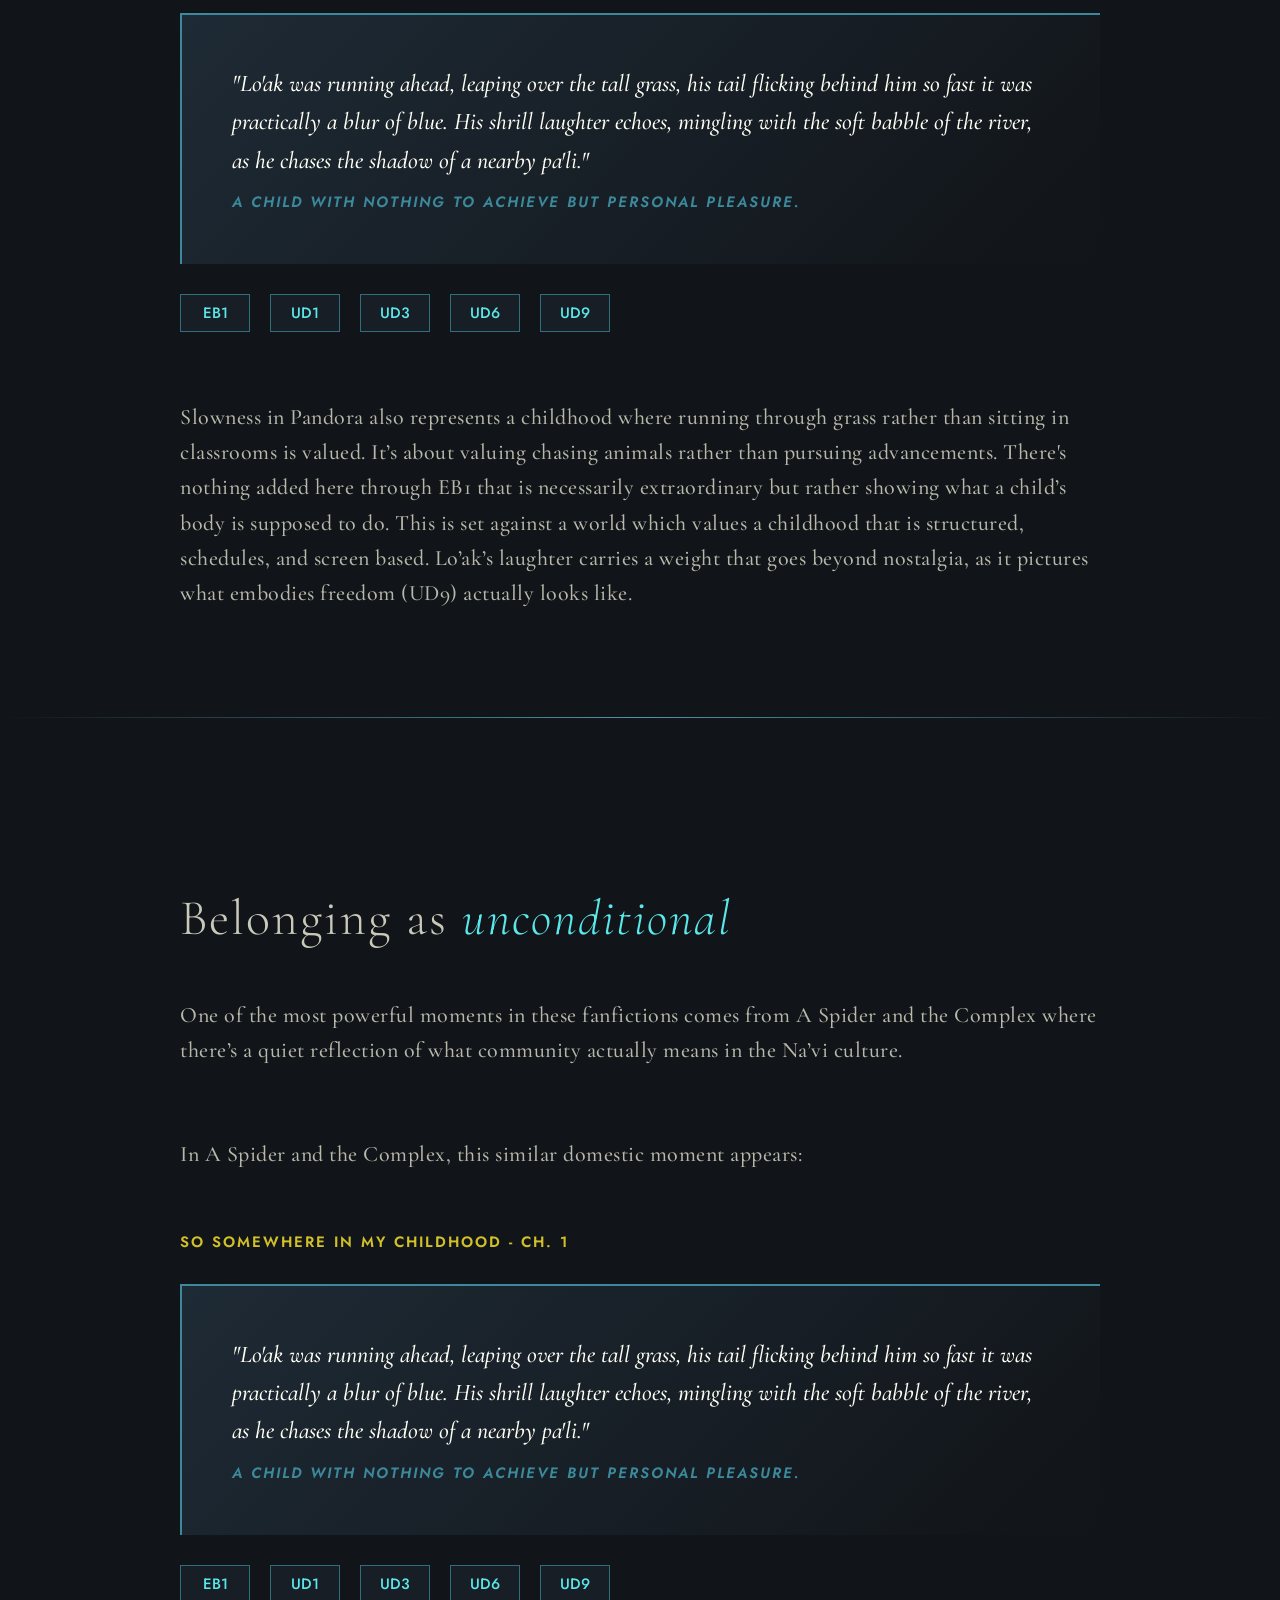
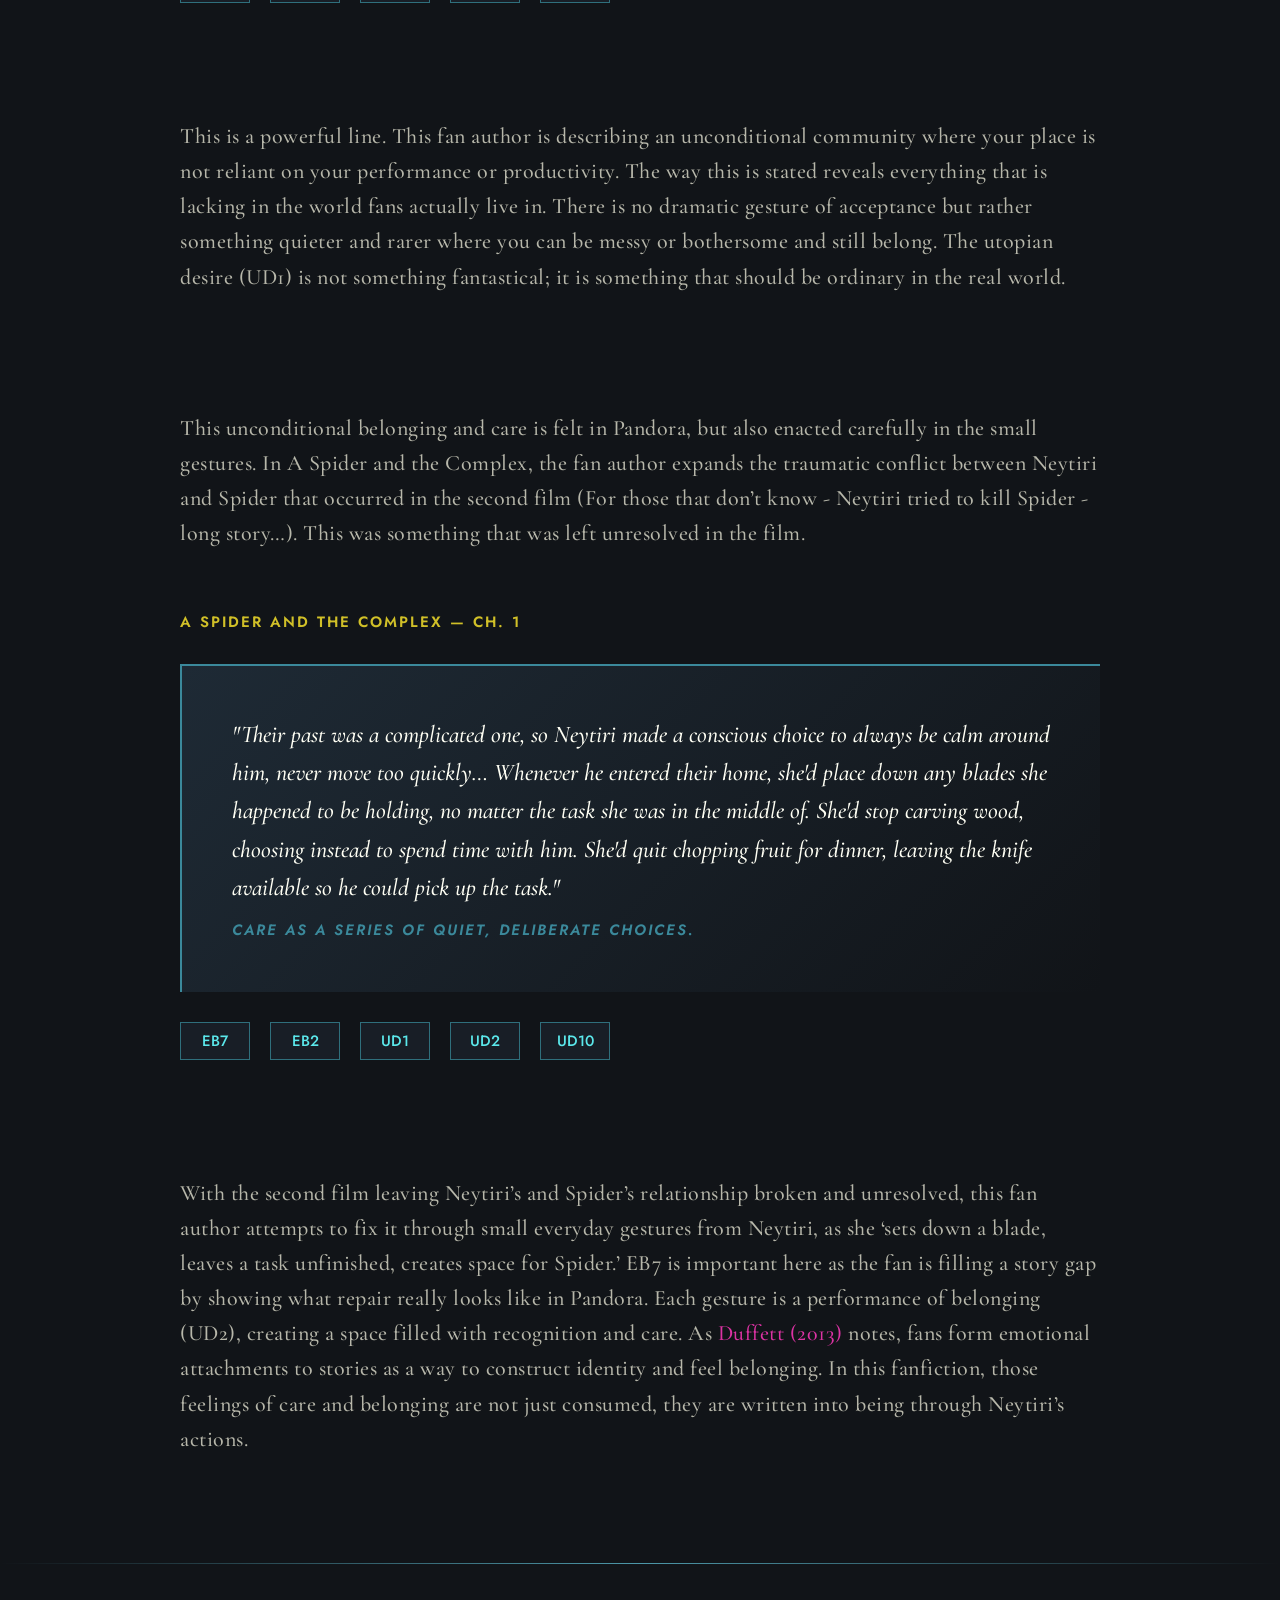
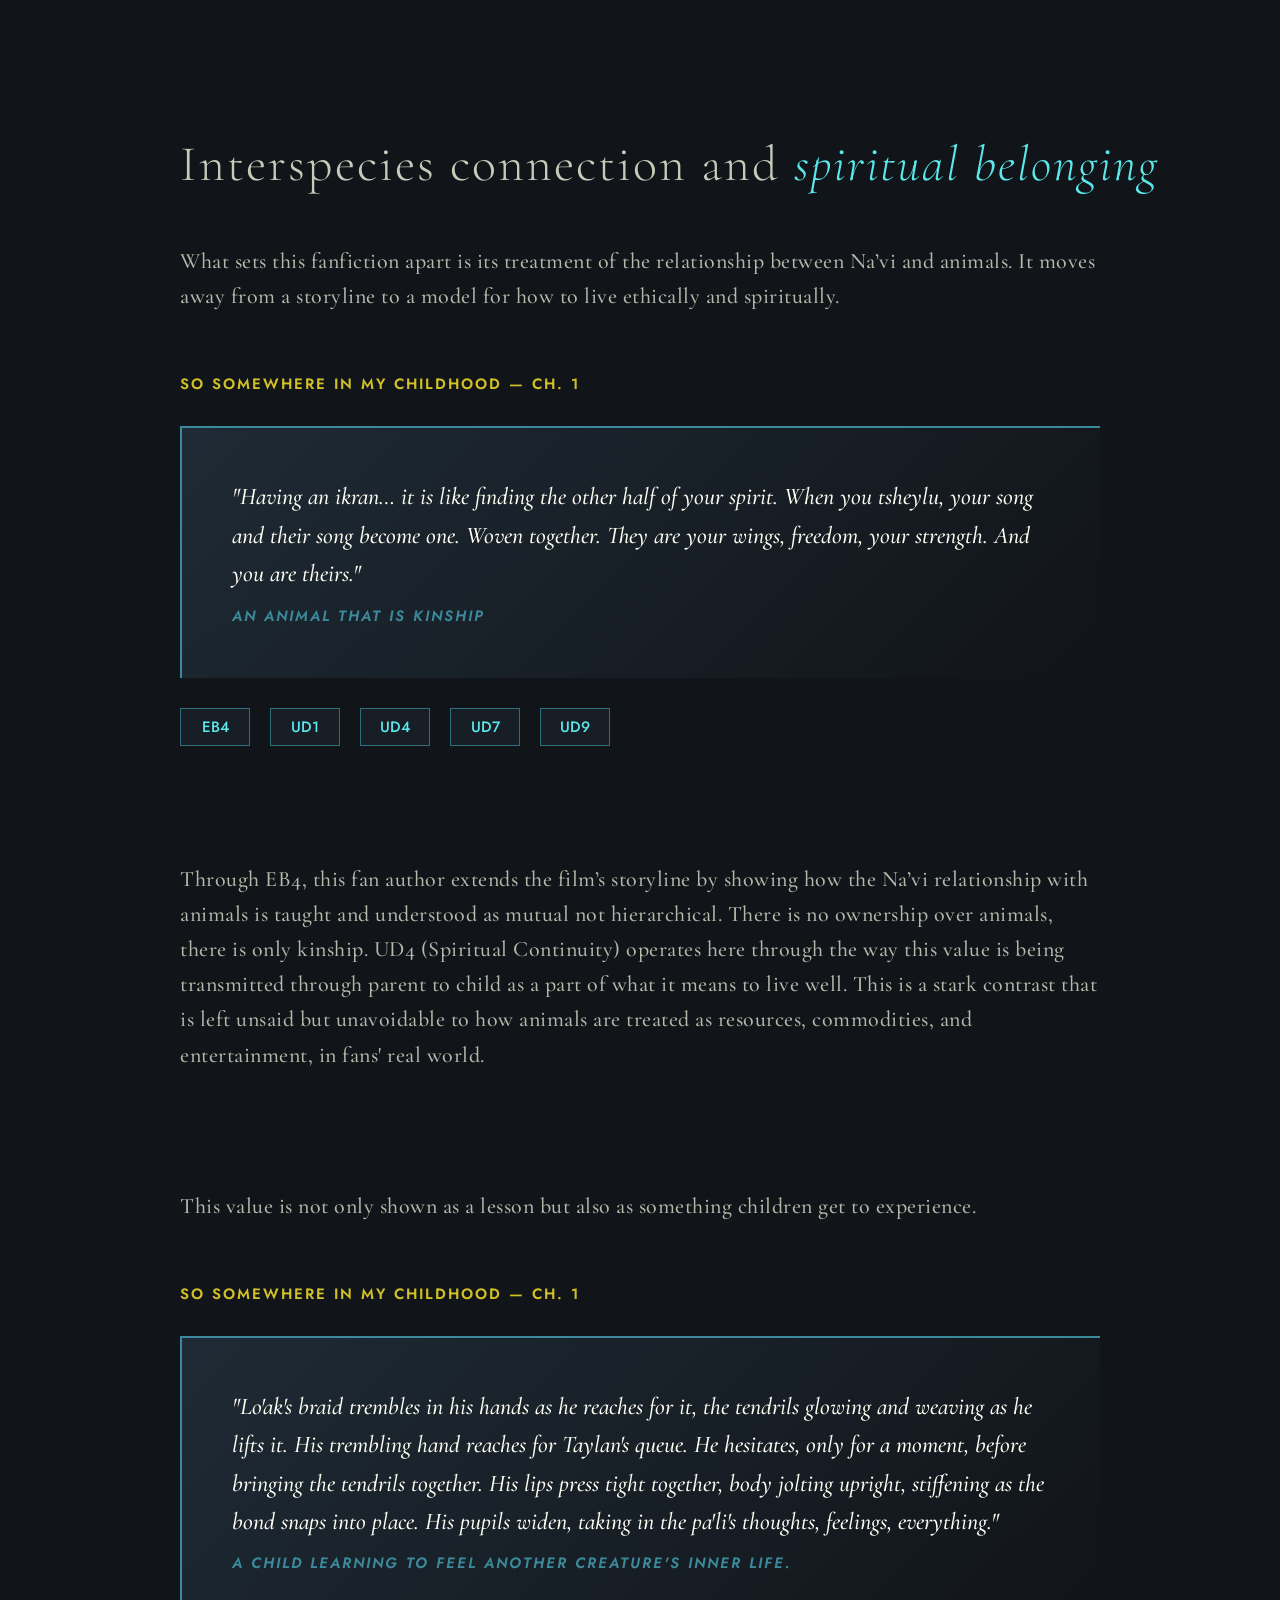
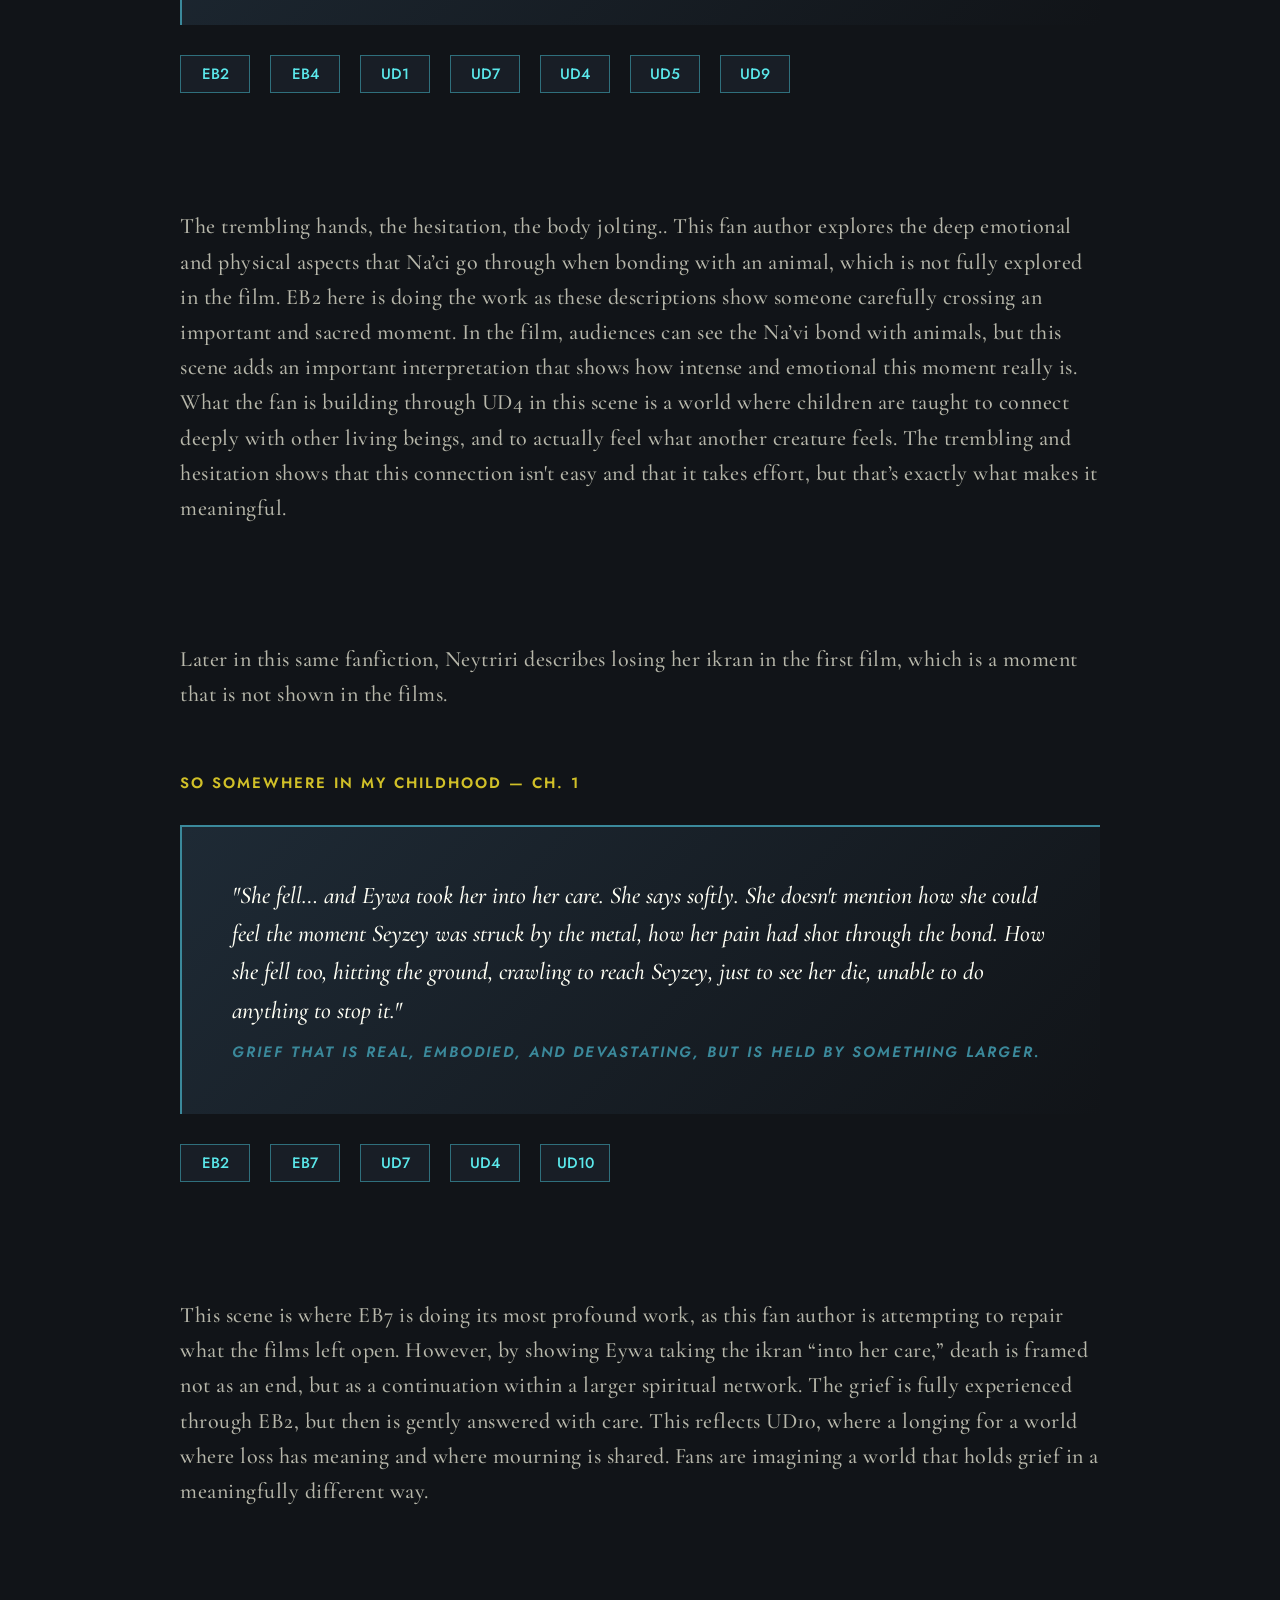
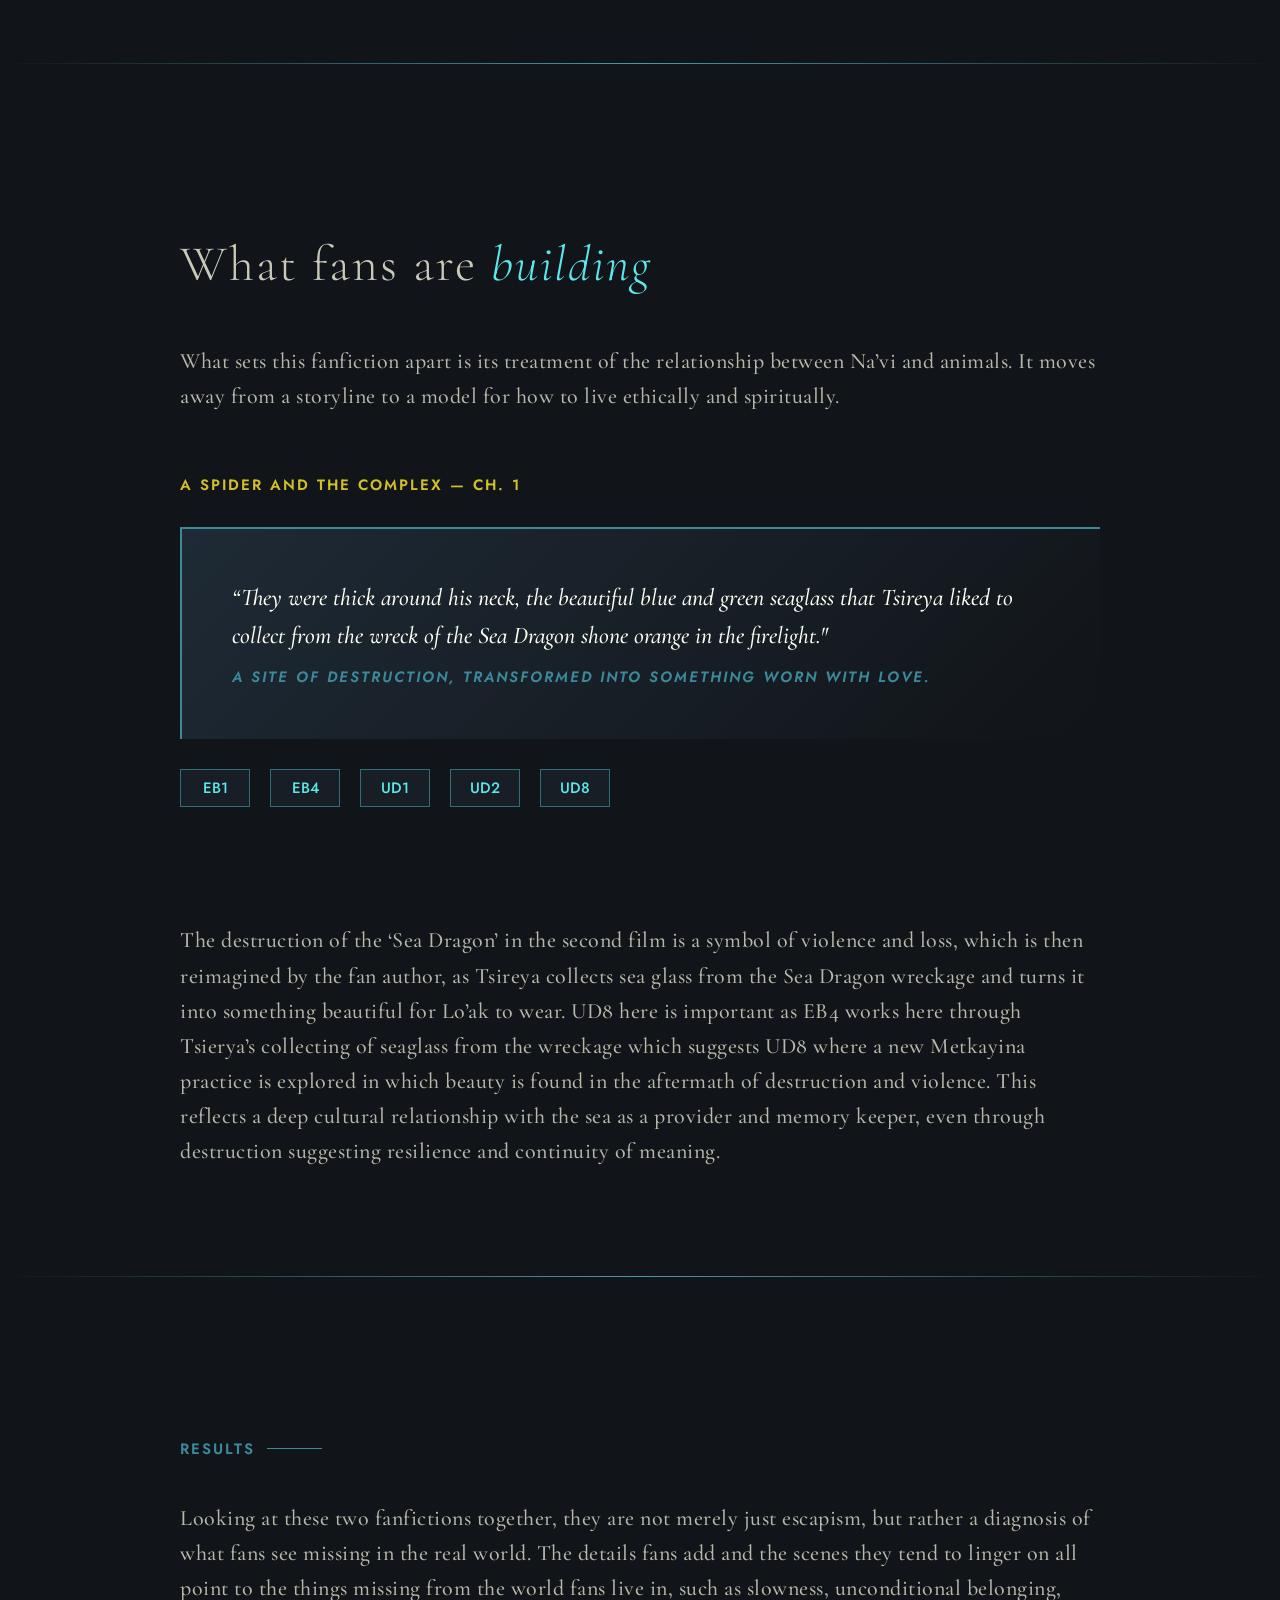
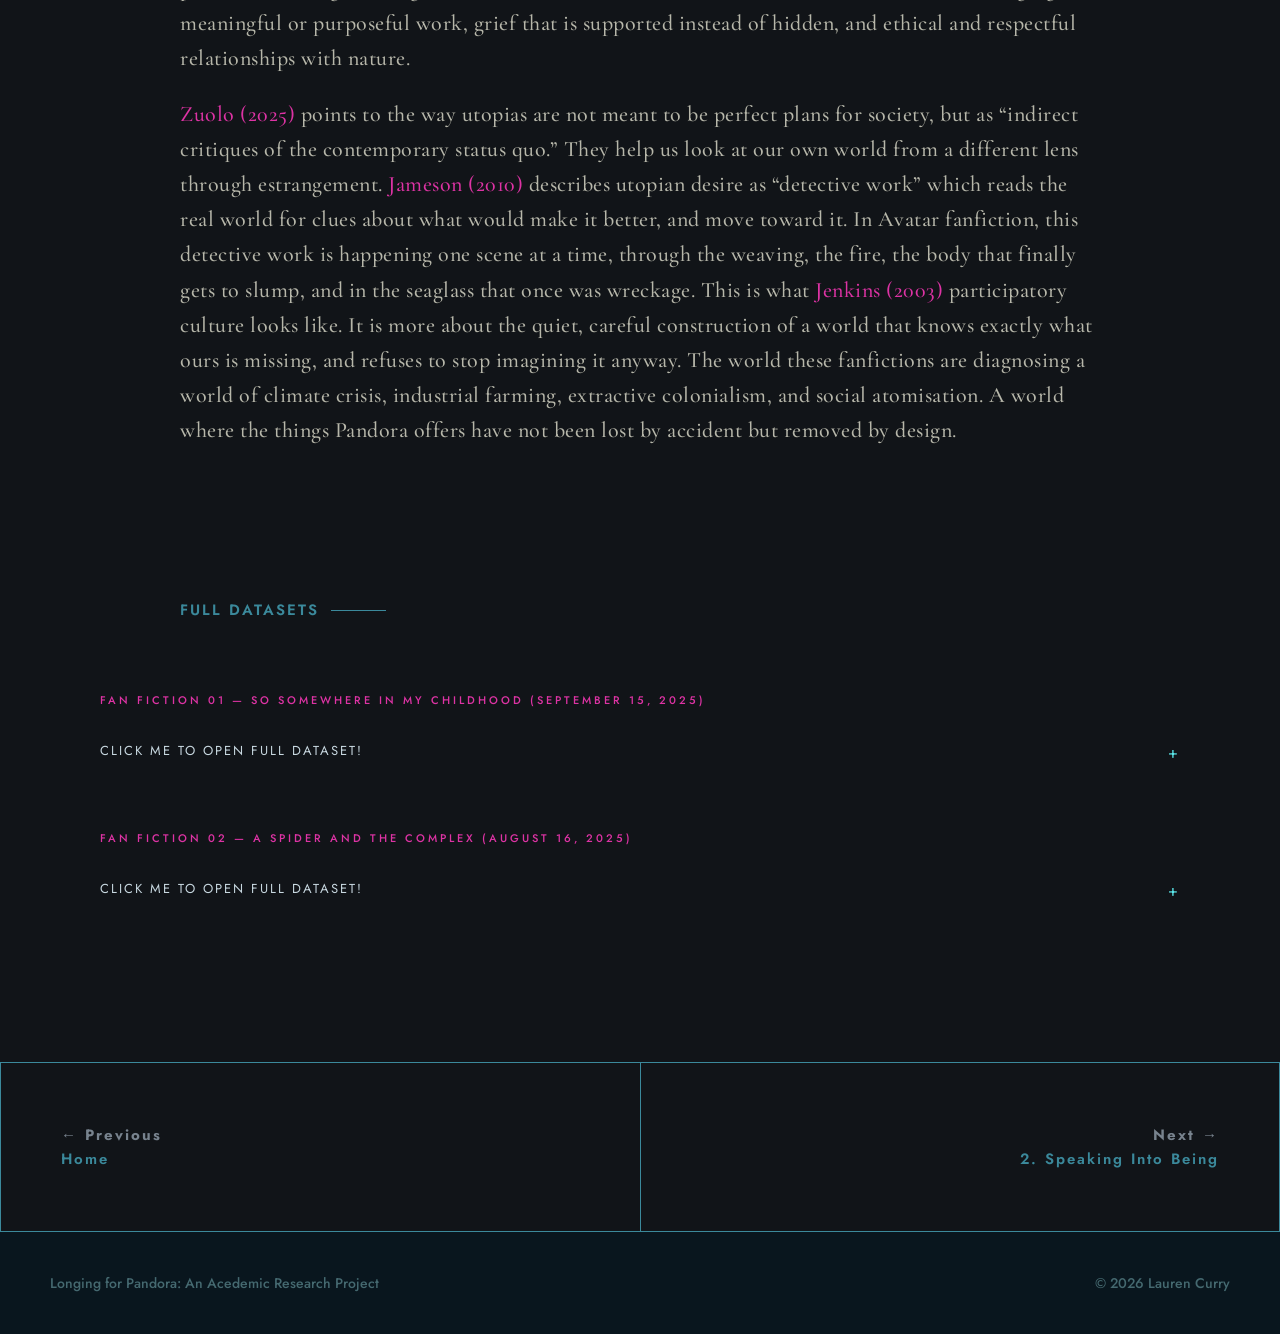
==== commit a3c104ca: "Add files via upload" ====
--- a/c-utopia.html
+++ b/c-utopia.html
@@ -884,14 +884,14 @@
 
 <div class="line"></div>
 
-<h2 class="section-heading">Result</h2>
+<h2 class="section-heading">Results</h2>
 
 <p>Looking at these two fanfictions together, they are not merely just escapism, but rather a diagnosis of what fans see missing in the real world. The details fans add and the scenes they tend to linger on all point to the things missing from the world fans live in, such as slowness, unconditional belonging, meaningful or purposeful work, grief that is supported instead of hidden, and ethical and respectful relationships with nature.</p>
 
 <p><a href="https://www.berghahnjournals.com/view/journals/theoria/72/182/th7218201.xml" class="citation-link">Zuolo (2025)</a> points to the way utopias are not meant to be perfect plans for society, but as “indirect critiques of the contemporary status quo.” They help us look at our own world from a different lens through estrangement. <a href="https://doi.org/10.1515/9781400834952.21" class="citation-link">Jameson (2010) </a> describes utopian desire as “detective work” which reads the real world for clues about what would make it better, and move toward it. In Avatar fanfiction, this detective work is happening one scene at a time, through the weaving, the fire, the body that finally gets to slump, and in the seaglass that once was wreckage. This is what <a href="https://doi.org/10.4324/9780203361913" class="citation-link">Jenkins (2003)</a> participatory culture looks like. It is more about the quiet, careful construction of a world that knows exactly what ours is missing, and refuses to stop imagining it anyway. The world these fanfictions are diagnosing a world of climate crisis, industrial farming, extractive colonialism, and social atomisation. A world where the things Pandora offers have not been lost by accident but removed by design.</p>
-<br> 
 
 <!-- FAN FICTION 01 -->
+<h2 class="section-heading">Full Datasets</h2>
 <p class="section-title">Fan Fiction 01 — So somewhere in my childhood (September 15, 2025)</p>
 <button type="button" class="collapsible">
 Click Me To Open Full DataSet!
@@ -1260,6 +1260,8 @@
     </script>
  
 <br>
+<br>
+<br>
 
 <div class="nav-footer-container">
   <a href="index.html" class="nav-footer1 nav-footer-btn">
@@ -1278,4 +1280,4 @@
   <span>© 2026 Lauren Curry</span>
 </footer>
 
-</body>
+</body>
--- a/styles.css
+++ b/styles.css
@@ -1,4 +1,4 @@
-   * {
+* {
     margin: 0;
     padding: 0;
     box-sizing: border-box;
@@ -69,7 +69,13 @@
   }
 
   .hero-image {
-    background-image: url("Untitled%20design.png");
+    background-image: url("../images/Untitled%20design.png");
+    background-size: cover;
+    background-position: center;
+}
+
+.hero-image2 {
+    background-image: url("../images/5a48ed0e49a868fe2d0e64bbc7568116.jpg");
     background-size: cover;
     background-position: center;
 }
@@ -396,7 +402,7 @@
   background: linear-gradient(
   to left,
   transparent 0%,
-  #7cc7ff 50%,
+  #4c97a8 50%,
   transparent 100%
 );
 }
@@ -767,6 +773,7 @@
   font-family: 'Jost', sans-serif;
   color: #c8d8e0;
   background: rgba(255,255,255,0.02);
+  font-size: 16px
 }
 
 .data-table th {
@@ -906,8 +913,8 @@
   cursor: pointer;
   padding: 16px 100px;
   width: 100%;
-  border: none;
-  border-bottom: 1px solid #2f6f7c;
+  border: none;              /* removes all borders */
+  text-align: center;  
   text-align: left;
   outline: none;
 
@@ -929,7 +936,6 @@
 .collapsible.active {
   background-color: #1e2a35;
   color: #5be8eb;
-  border-bottom: 1px solid #5be8eb;
 }
 
 .collapsible::after {
@@ -944,8 +950,166 @@
   content: "–";
 }
 
-/* ---------------- ADDITIONAL CODE REFERENCES ---------------- */
+.content {
+  max-height: 0;
+  overflow: hidden;
+  transition: max-height 0.3s ease;
+}
+
+
+/* graphs for sentiment analysis */
+
+.emotion-list  { 
+  margin-bottom: 28px; 
+}
+
+.desire-list   { 
+  margin-bottom: 28px;
+ }
+ 
+.emotion-row,
+.desire-row {
+  display: flex;
+  align-items: center;
+  gap: 12px;
+  margin-bottom: 14px;
+}
+ 
+/* Rank number */
+.emotion-rank {
+  font-family: 'Jost', sans-serif;
+  font-size: 14px;
+  letter-spacing: 1px;
+  color: #456970;
+  width: 18px;
+  text-align: right;
+  flex-shrink: 0;
+}
+ 
+/* Emotion / desire name */
+.emotion-label,
+.desire-label {
+  font-family: 'Jost', sans-serif;
+  font-size: 15px;
+  letter-spacing: 0.5px;
+  color: #b1b1a4;
+  width: 185px;
+  flex-shrink: 0;
+}
+ 
+/* bluish-grey background track */
+.emotion-bar-bg,
+.desire-bar-bg {
+  flex: 1;
+  height: 4px;
+  background: #1e2c35;
+  border-radius: 2px;
+}
+ 
+ 
+/* Score / post count on the right */
+.emotion-score,
+.desire-count {
+  font-family: 'Jost', sans-serif;
+  font-size: 14px;
+  letter-spacing: 1px;
+  color: #80b2bc;
+  min-width: 52px;
+  text-align: right;
+  flex-shrink: 0;
+}
+ 
+ 
+/* ---- Bar fill colours ---- */
+.emotion-fill-admire,
+.emotion-fill-sadness,
+.emotion-fill-disappoint,
+.desire-fill-pink   { 
+  background: #9e258c;
+}
+
+.bar-avatar-ecology,
+.bar-avatar-activism,
+.emotion-fill-neutral,
+.emotion-fill-approval  { 
+  background: #d17ac4;
+}
+
+/* Coloured fill on top of the track */
+.emotion-bar-fill,
+.desire-bar-fill {
+  height: 4px;
+  border-radius: 2px;
+}
+ 
+/* ---- Bar widths (% of max score) ---- 
+Source: Bootstrap. (n.d.). Sizing utilities. https://getbootstrap.com/docs/4.1/utilities/sizing/ */
+ 
+/* Avatar — emotion bars */
+.bar-avatar-admiration     { width: 26%; }   /* score 0.09 */
+.bar-avatar-disappointment { width: 29%; }   /* score 0.10 */
+.bar-avatar-sadness        { width: 40%; }   /* score 0.14 */
+.bar-avatar-approval       { width: 49%; }   /* score 0.17 */
+.bar-avatar-neutral        { width: 80%; }   /* score 0.28 */
+ 
+/* Avatar — desire bars */
+.bar-avatar-pandora        { width: 33%; }   /* 2 posts */
+.bar-avatar-refuge         { width: 50%; }   /* 3 posts */
+.bar-avatar-pragmatic      { width: 50%; }   /* 3 posts */
+.bar-avatar-activism       { width: 67%; }   /* 4 posts */
+.bar-avatar-ecology        { width: 100%; }  /* 6 posts — max */
+ 
+/* Star Trek — emotion bars */
+.bar-trek-disappointment   { width: 23%; }   /* score 0.08 */
+.bar-trek-optimism         { width: 26%; }   /* score 0.09 */
+.bar-trek-joy              { width: 31%; }   /* score 0.11 */
+.bar-trek-approval         { width: 69%; }   /* score 0.24 */
+.bar-trek-neutral          { width: 83%; }   /* score 0.29 */
+ 
+/* Star Trek — desire bars */
+.bar-trek-progressive      { width: 50%; }   /* 3 posts */
+.bar-trek-tech             { width: 50%; }   /* 3 posts */
+.bar-trek-belonging        { width: 67%; }   /* 4 posts */
+.bar-trek-postscarcity     { width: 83%; }   /* 5 posts */
+.bar-trek-humanity         { width: 100%; }  /* 6 posts — max */
+ 
+ 
+/* ---- Fandom grid card overrides ---- */
+/* Removes fixed 500px height from feature.card so cards grow with their content */
+.fandom-grid .feature-card {
+  height: auto;
+  justify-content: flex-start;
+  padding: 40px;
+  border: 1px solid #1e2c35;
+}
+ 
+/* Remove hover background effect from feature card */
+.fandom-grid .feature-card:hover {
+  background: none;
+}
+
+
+ul.data-list {
+  list-style: none;
+  padding: 0;
+  margin: 0.5rem 180px;
+  font-size: 20px;
+}
+
+ul.data-list li {
+  padding: 0.6rem 0;
+}
+
+ul.data-list li:last-child {
+  border-bottom: none;
+}
+
+ul.data-list li strong {
+  font-weight: 700;
+}
+
+ /* ---------------- ADDITIONAL CODE REFERENCES ---------------- */
 
 /* General CSS snippets / inspiration */
 /* Source: GitHub Gist
-   https://gist.github.com/marcusstephens/8341939 */
+   https://gist.github.com/marcusstephens/8341939 */
